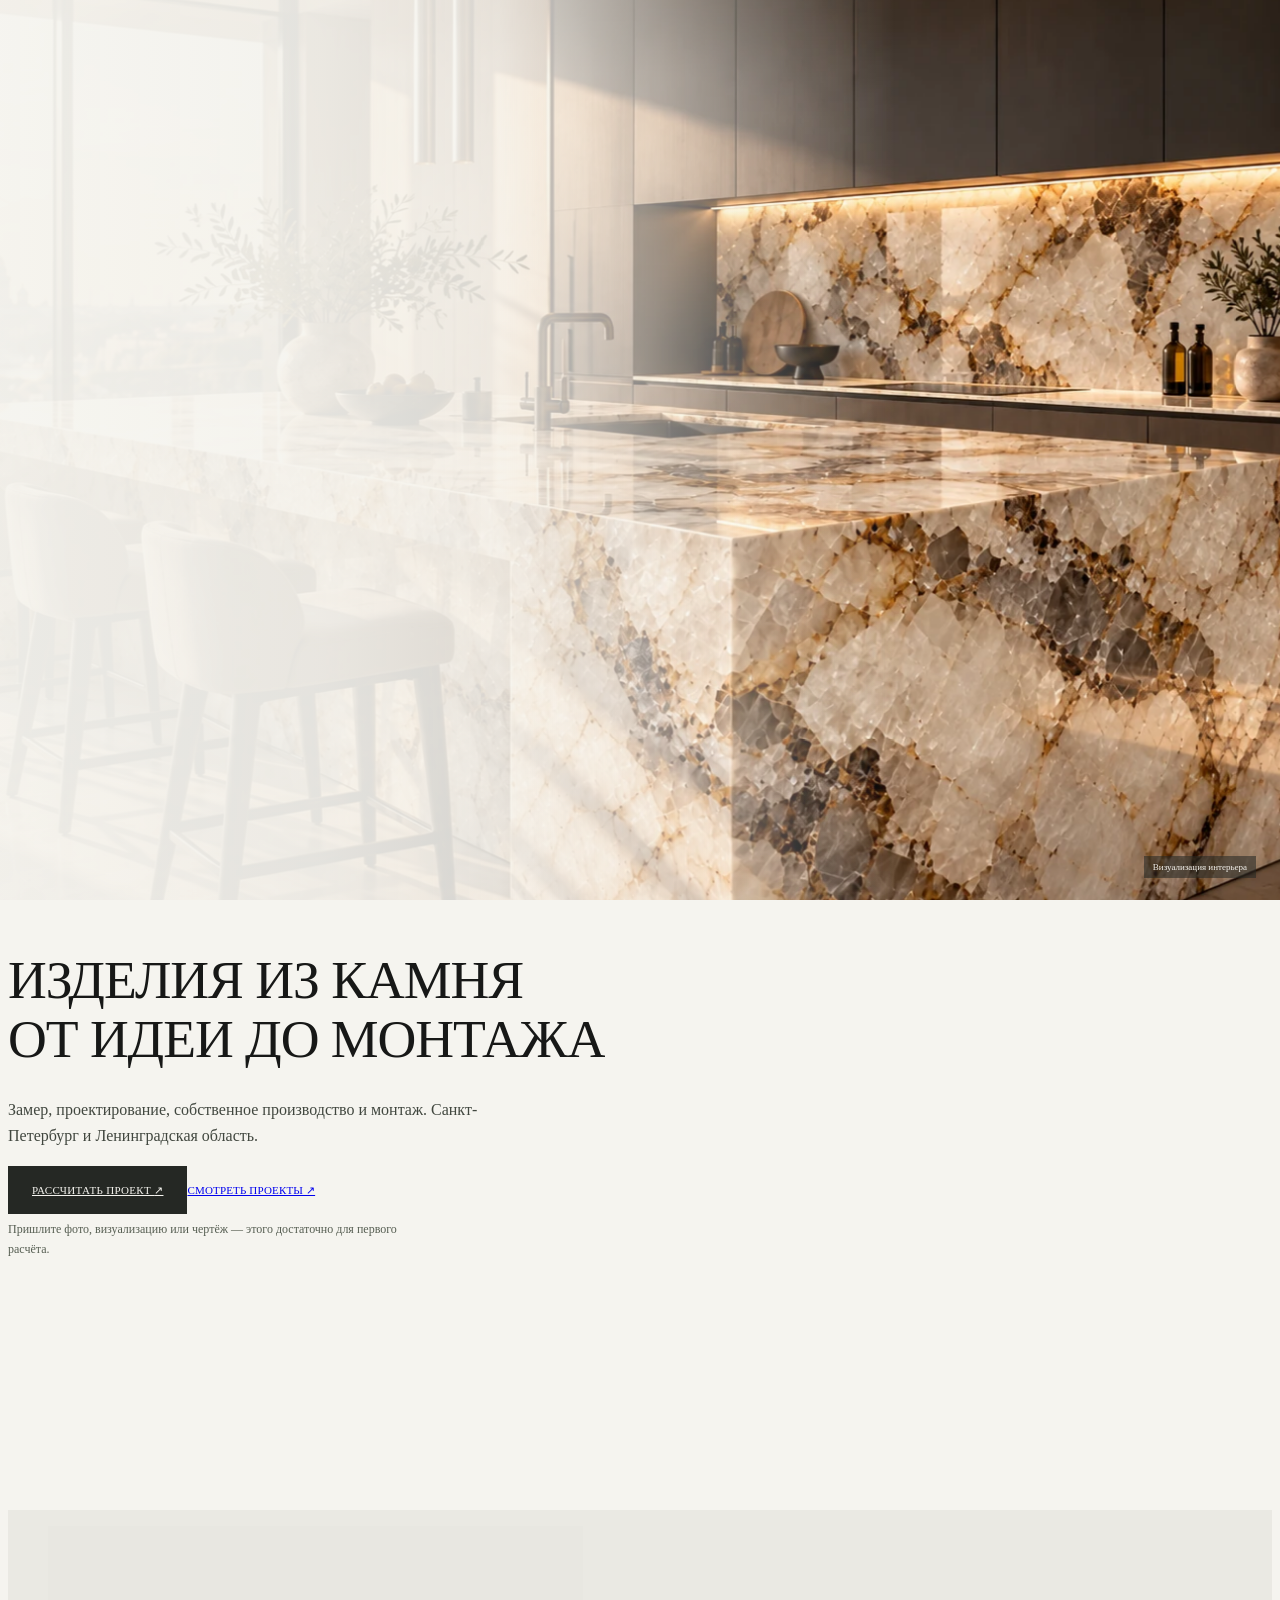
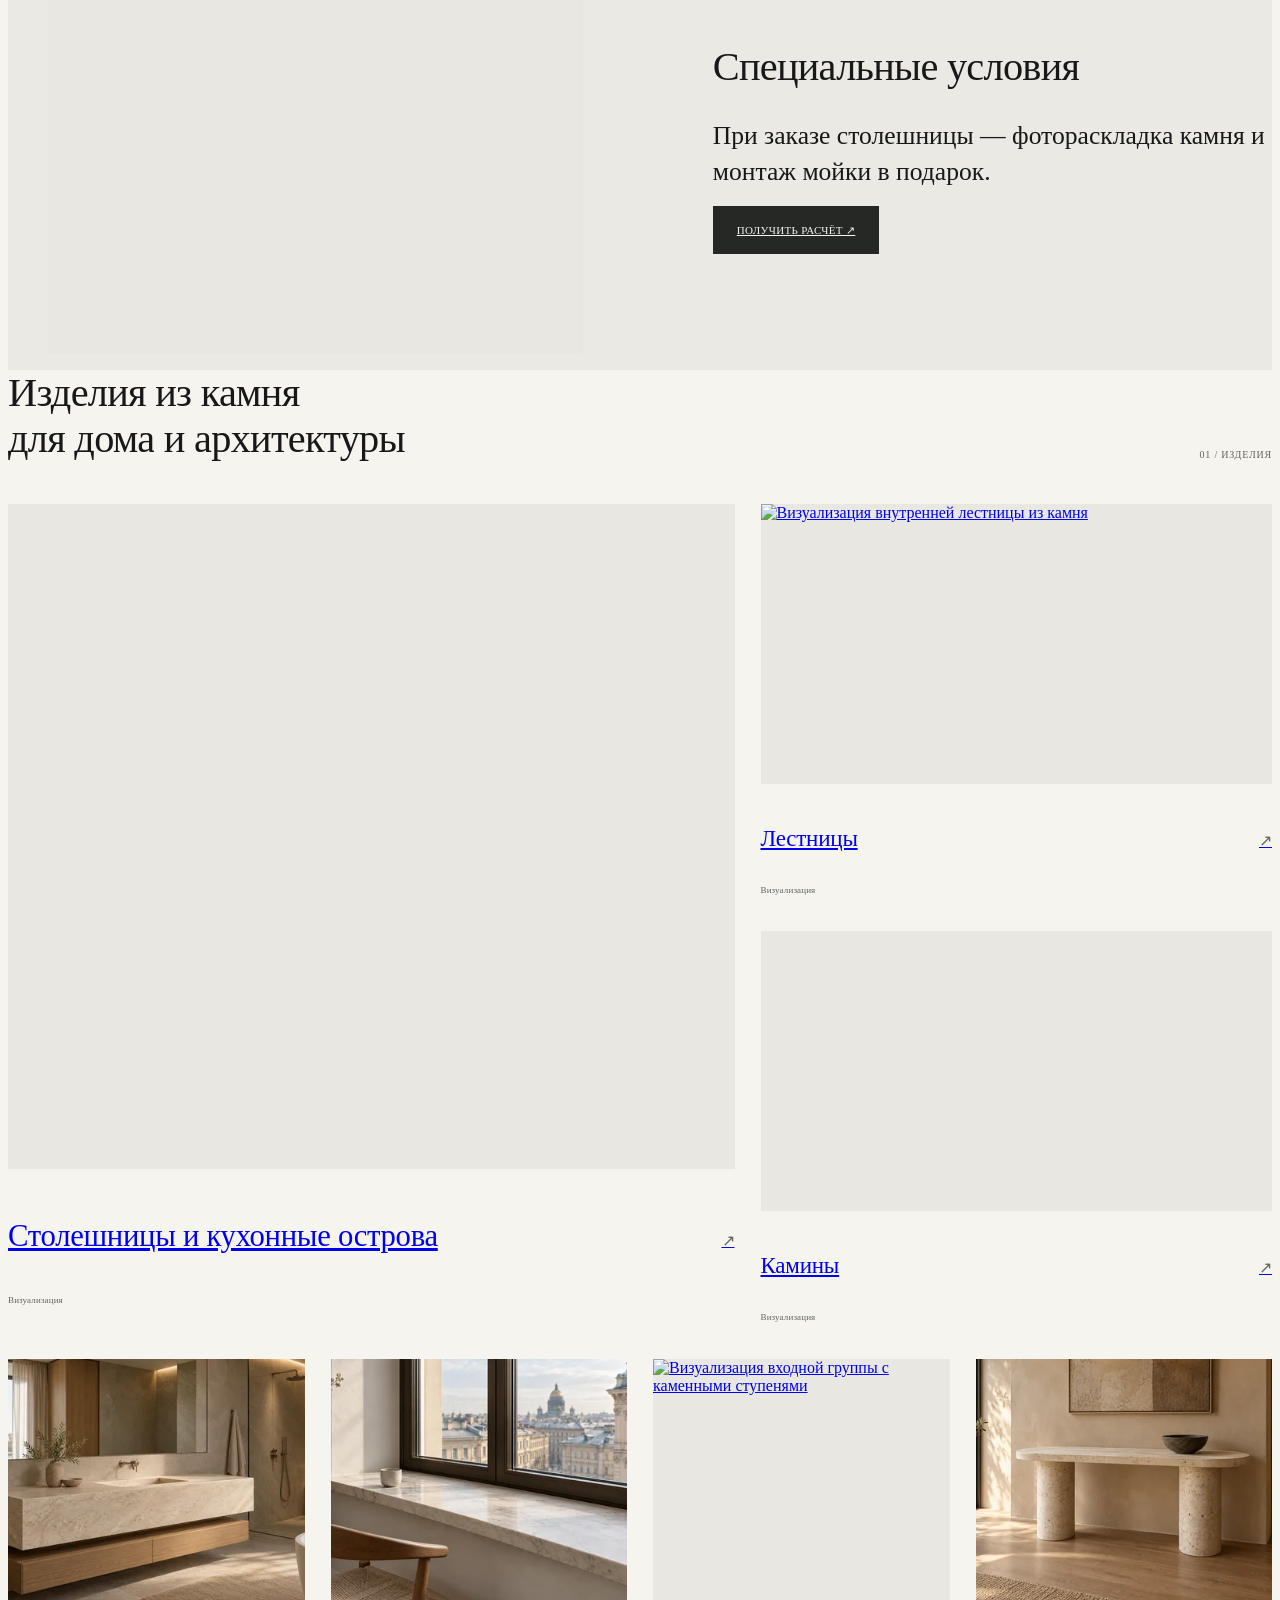
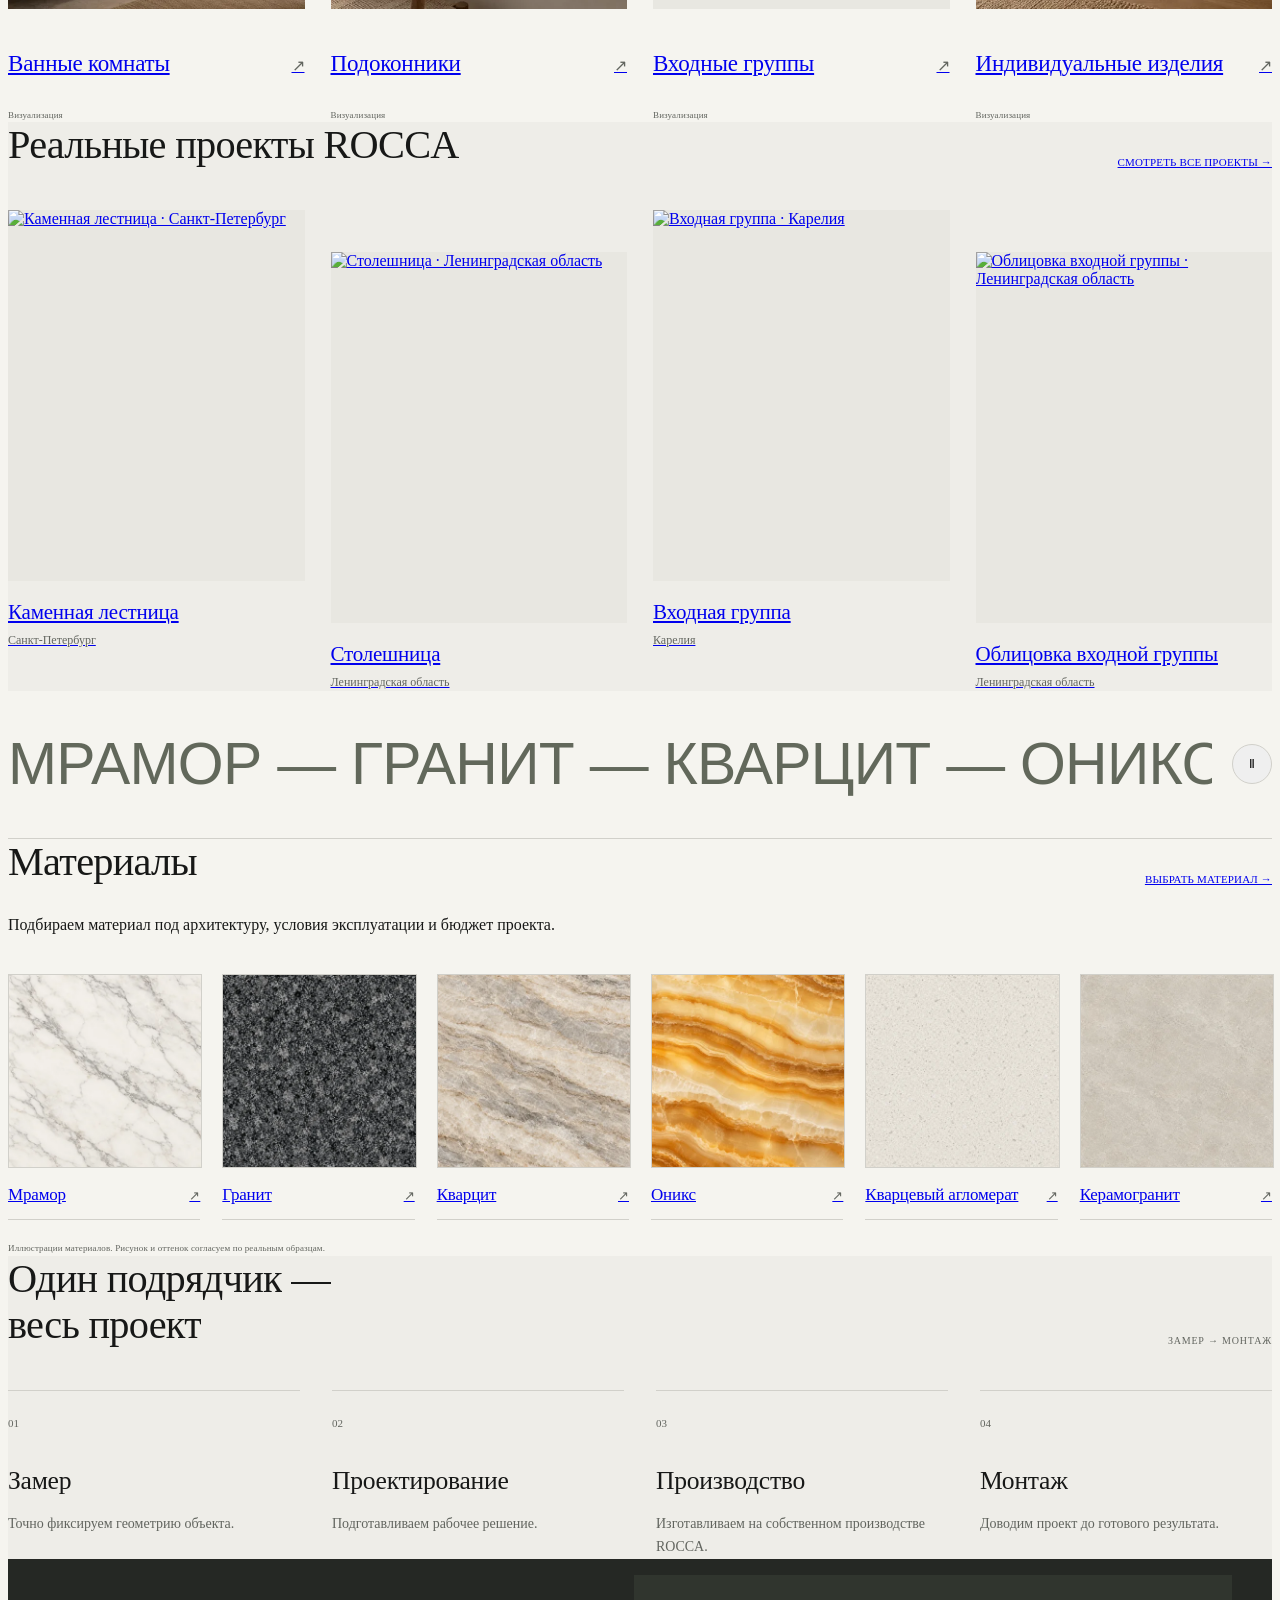
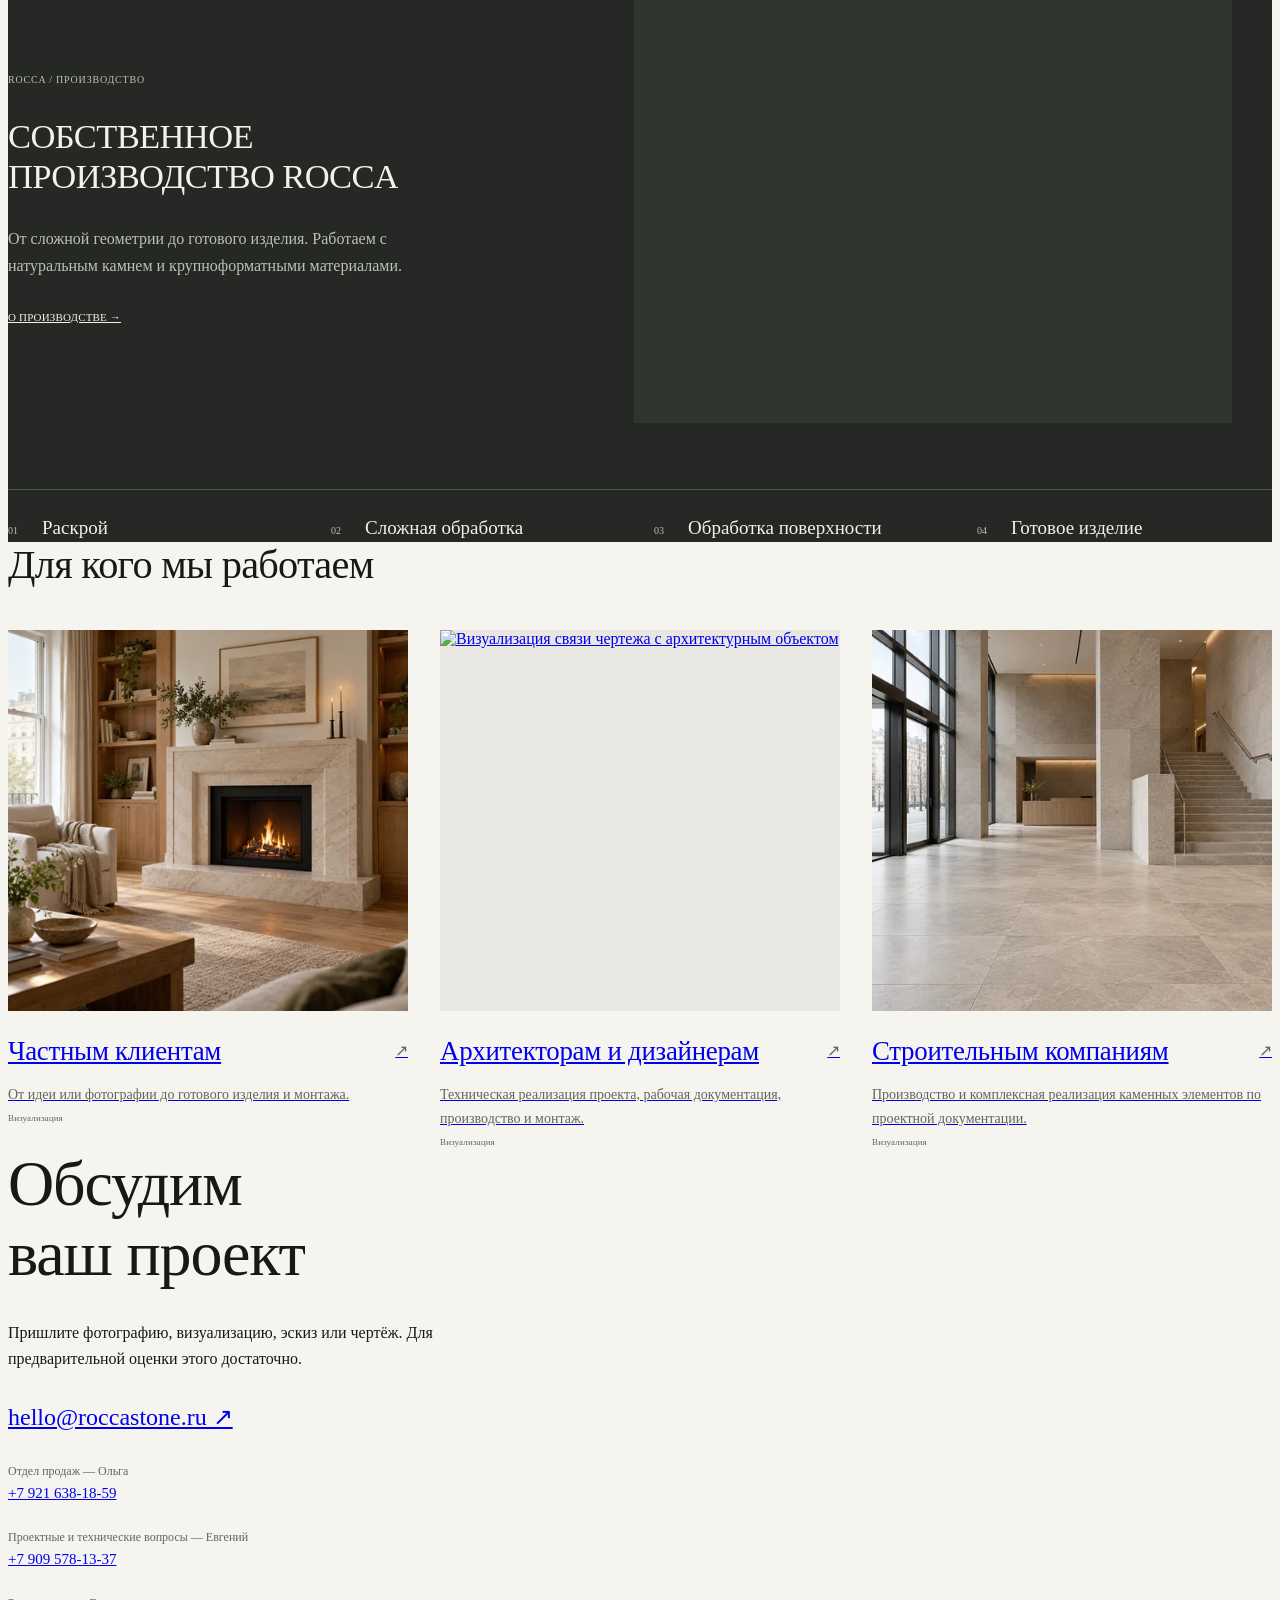
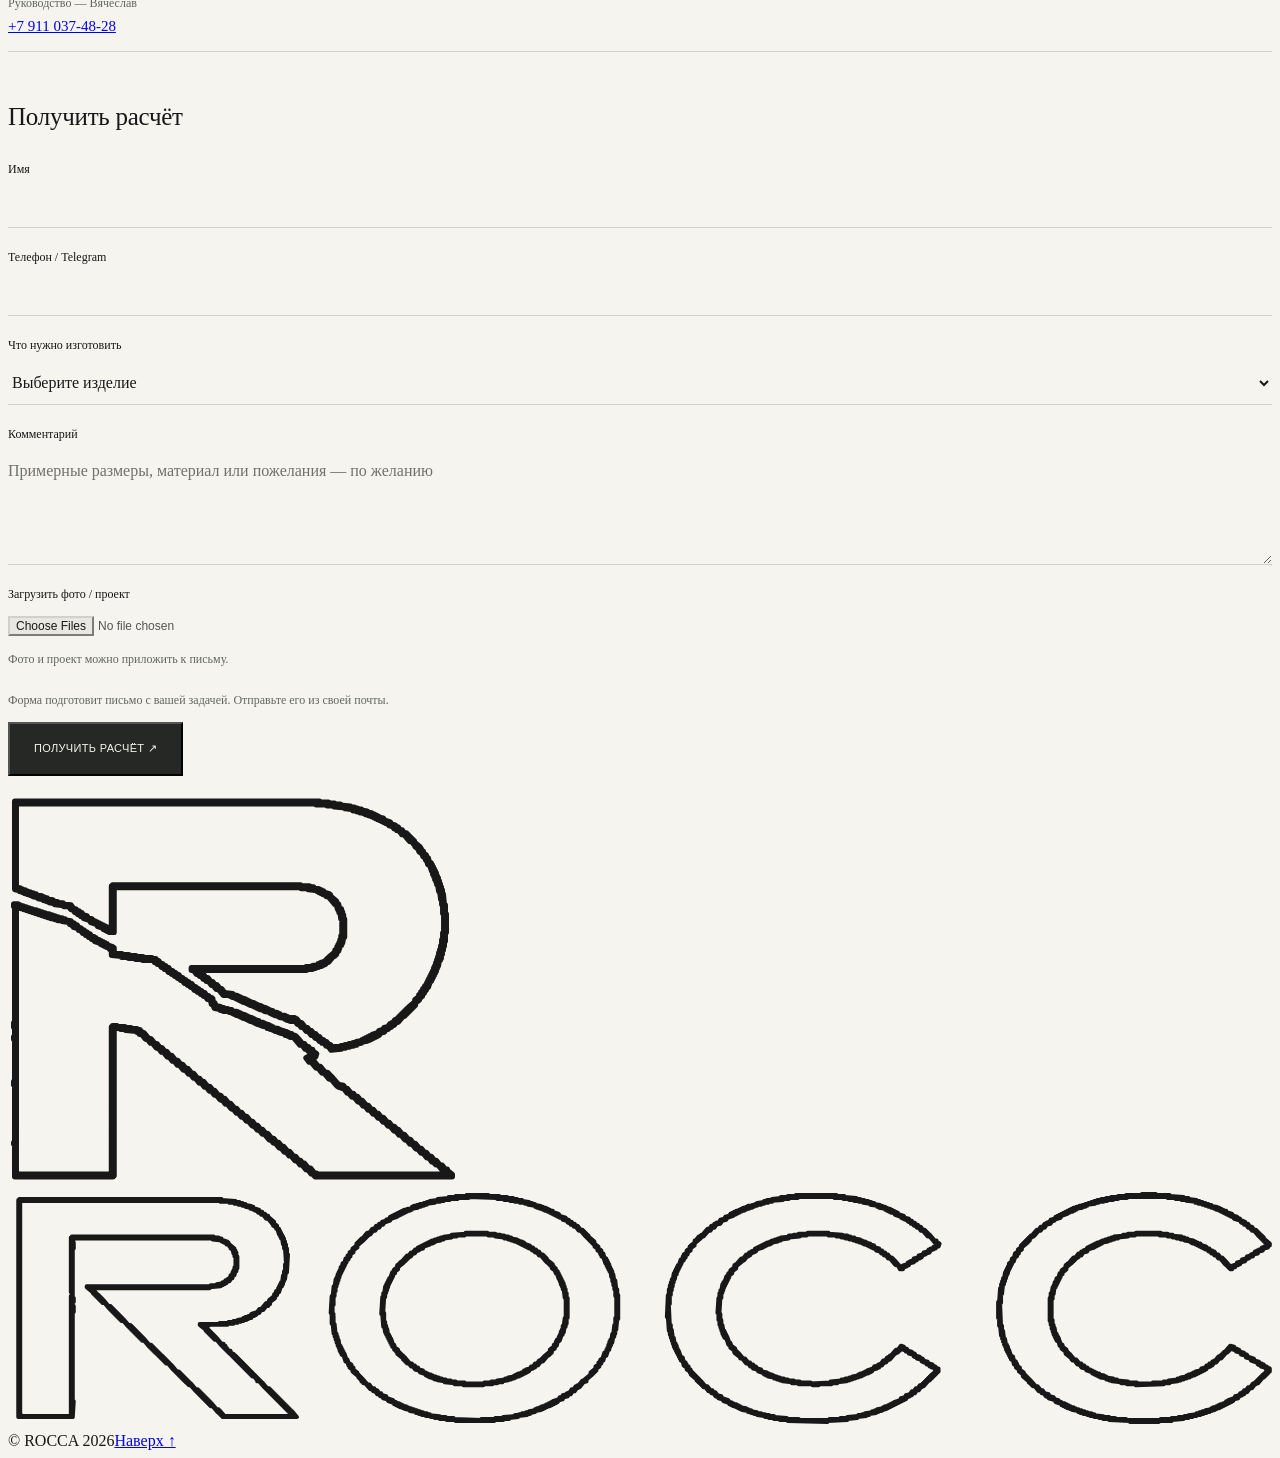
==== index.html @ 5f95ce67 "Rebuild Light portfolio and production stories with unified editorial motion" ====
<!DOCTYPE html><html lang="ru"><head><meta charset="utf-8"/><meta content="width=device-width,initial-scale=1" name="viewport"/><meta content="#F5F4EF" name="theme-color"/><title>Изделия из камня на заказ в СПб — от идеи до монтажа | ROCCA</title><meta name="description" content="ROCCA — интерьерные и архитектурные решения из камня. Замер, проектирование, собственное производство и монтаж в Санкт-Петербурге и Ленинградской области."><link href="/assets/css/fonts.css" rel="stylesheet"/><link href="/assets/css/main.css" rel="stylesheet"/><link href="/assets/css/refinement.css" rel="stylesheet"/><script defer="" src="/assets/js/main.js"></script><link as="font" crossorigin="" href="/assets/fonts/inter-tight-cyrillic-wght-normal.woff2" rel="preload" type="font/woff2"/><link href="https://rocca-concept-light.vercel.app/" rel="canonical"/><link href="/assets/css/readability.css" rel="stylesheet"/><link rel="stylesheet" href="/assets/css/light.css"><meta name="robots" content="noindex, nofollow"><link rel="stylesheet" href="/assets/css/private.css"><script defer src="/assets/js/private-config.js"></script><script defer src="/assets/js/private.js"></script><link rel="preload" as="image" href="/assets/hero-private-island-1672.webp" imagesrcset="/assets/hero-private-island-550.webp 550w, /assets/hero-private-island-1100.webp 1100w, /assets/hero-private-island-1672.webp 1672w" imagesizes="(max-width:700px) 180svh, 100vw"><link rel="stylesheet" href="/assets/css/concept.css"><link rel="stylesheet" href="/assets/css/editorial.css"><link rel="stylesheet" href="/assets/vendor/lenis.css">
<link rel="stylesheet" href="/assets/css/motion.css">
<script defer src="/assets/vendor/lenis.min.js"></script>
<script defer src="/assets/js/motion.js"></script>
</head><body class="private-home rocca-light editorial-home"><a class="skip" href="#main">Перейти к содержанию</a><header><a aria-label="ROCCA — главная" class="brand" href="/"><span class="brand-symbol"><img alt="" height="390" src="/assets/rocca-symbol-outline.svg" width="450"/></span><span class="brand-wordmark"><img alt="ROCCA" height="240" src="/assets/rocca-wordmark-outline.svg" width="1640"/></span></a><button aria-controls="navigation" aria-expanded="false" class="menu-toggle">Меню <span>+</span></button><nav aria-label="Основная навигация" id="navigation"><a href="/projects" data-event="projects_view">Проекты</a><a href="/#products">Изделия</a><a href="/materials">Материалы</a><a href="/production">Производство</a><a href="/professionals">Для профессионалов</a><a href="/journal">Журнал</a><a href="/contacts">Контакты</a><a class="nav-cta" href="/#contact" data-event="header_quote">Рассчитать проект ↗</a></nav></header><main id="main"><section class="hero editorial-hero" id="top">

<div class="hero-copy"><h1>ИЗДЕЛИЯ ИЗ КАМНЯ<br>ОТ ИДЕИ ДО МОНТАЖА</h1><p class="intro">Замер, проектирование, собственное производство и монтаж. Санкт-Петербург и Ленинградская область.</p><div class="actions"><a class="button solid" href="#contact" data-event="hero_quote">РАССЧИТАТЬ ПРОЕКТ <span>↗</span></a><a class="text-link" href="#works" data-event="projects_view">СМОТРЕТЬ ПРОЕКТЫ ↗</a></div><p class="hero-helper">Пришлите фото, визуализацию или чертёж — этого достаточно для первого расчёта.</p></div><div class="hero-photo"><img src="/assets/hero-private-island-1672.webp" srcset="/assets/hero-private-island-550.webp 550w, /assets/hero-private-island-1100.webp 1100w, /assets/hero-private-island-1672.webp 1672w" sizes="(max-width:700px) 180svh, 100vw" alt="Визуализация кухонного острова и столешницы из камня в современном интерьере" width="1672" height="941" loading="eager" fetchpriority="high" decoding="async"></div><span class="hero-photo-note">Визуализация интерьера</span></section><section class="section editorial-offer" id="offer" data-promotion hidden><figure data-motion="left"><div class="editorial-media "><img src="/assets/promotions/countertop-sink-v1-1100.webp" srcset="/assets/promotions/countertop-sink-v1-480.webp 480w, /assets/promotions/countertop-sink-v1-1100.webp 1100w" sizes="(max-width:700px) calc(100vw - 44px), 45vw" alt="Визуализация каменной столешницы с мойкой и аккуратной обработкой кромки" width="1100" height="880" loading="lazy" decoding="async"></div></figure><div class="offer-copy"><span class="section-tag" data-promo-date></span><h2 data-motion="grow">Специальные условия</h2><p class="offer-description" data-promo-description>При заказе столешницы — фотораскладка камня и монтаж мойки в подарок.</p><a class="button solid" href="#contact" data-product="Столешница" data-event="promotion_quote">ПОЛУЧИТЬ РАСЧЁТ <span>↗</span></a><p class="promotion-terms" data-promo-terms></p></div></section><section class="section editorial-products" id="products"><div class="editorial-heading"><h2 data-motion="grow">Изделия из камня<br>для дома и архитектуры</h2><span class="section-tag">01 / Изделия</span></div><div class="product-editorial-grid"><article class="product-story product-main" data-motion="left" style="--entry-delay:0ms"><a href="#contact" data-product="Столешница" data-event="category_quote"><div class="editorial-media "><img src="/assets/products/countertop-island-v1-1100.webp" srcset="/assets/products/countertop-island-v1-480.webp 480w, /assets/products/countertop-island-v1-1100.webp 1100w" sizes="(max-width:700px) calc(100vw - 44px), 55vw" alt="Визуализация кухонного острова со светлой каменной столешницей и торцевой панелью" width="1100" height="1375" loading="lazy" decoding="async"></div><div class="product-caption"><h3>Столешницы и кухонные острова</h3><span aria-hidden="true">↗</span></div></a><p class="visual-note">Визуализация</p></article><article class="product-story product-stair" data-motion="left" style="--entry-delay:80ms"><a href="#contact" data-product="Лестница" data-event="category_quote"><div class="editorial-media "><img class="" src="/assets/main2.webp" sizes="(max-width:700px) calc(100vw - 44px), 45vw" alt="Визуализация внутренней лестницы из камня" width="1672" height="941" loading="lazy" decoding="async"></div><div class="product-caption"><h3>Лестницы</h3><span aria-hidden="true">↗</span></div></a><p class="visual-note">Визуализация</p></article><article class="product-story product-fireplace" data-motion="left" style="--entry-delay:160ms"><a href="#contact" data-product="Камин" data-event="category_quote"><div class="editorial-media "><img class="" src="/assets/solutions-collage.webp" sizes="(max-width:700px) calc(100vw - 44px), 45vw" alt="Визуализация камина в частном интерьере" width="1672" height="941" loading="lazy" decoding="async"></div><div class="product-caption"><h3>Камины</h3><span aria-hidden="true">↗</span></div></a><p class="visual-note">Визуализация</p></article><article class="product-story product-small" data-motion="left" style="--entry-delay:0ms"><a href="#contact" data-product="Ванная" data-event="category_quote"><div class="editorial-media "><img src="/assets/products/bathroom-v2-1100.webp" srcset="/assets/products/bathroom-v2-480.webp 480w, /assets/products/bathroom-v2-1100.webp 1100w" sizes="(max-width:700px) calc(100vw - 44px), (max-width:1100px) 45vw, 32vw" alt="Визуализация ванной комнаты с каменной столешницей и встроенной раковиной" width="1100" height="733" loading="lazy" decoding="async"></div><div class="product-caption"><h3>Ванные комнаты</h3><span aria-hidden="true">↗</span></div></a><p class="visual-note">Визуализация</p></article><article class="product-story product-sill" data-motion="left" style="--entry-delay:80ms"><a href="#contact" data-product="Подоконники" data-event="category_quote"><div class="editorial-media "><img src="/assets/products/windowsill-v2-1100.webp" srcset="/assets/products/windowsill-v2-480.webp 480w, /assets/products/windowsill-v2-1100.webp 1100w" sizes="(max-width:700px) calc(100vw - 44px), (max-width:1100px) 45vw, 32vw" alt="Визуализация широкого каменного подоконника в жилом интерьере" width="1100" height="733" loading="lazy" decoding="async"></div><div class="product-caption"><h3>Подоконники</h3><span aria-hidden="true">↗</span></div></a><p class="visual-note">Визуализация</p></article><article class="product-story product-small" data-motion="left" style="--entry-delay:160ms"><a href="#contact" data-product="Входная группа" data-event="category_quote"><div class="editorial-media "><img class="" src="/assets/main1.webp" sizes="(max-width:700px) calc(100vw - 44px), 45vw" alt="Визуализация входной группы с каменными ступенями" width="1672" height="941" loading="lazy" decoding="async"></div><div class="product-caption"><h3>Входные группы</h3><span aria-hidden="true">↗</span></div></a><p class="visual-note">Визуализация</p></article><article class="product-story product-small" data-motion="left" style="--entry-delay:0ms"><a href="#contact" data-product="Индивидуальное изделие" data-event="category_quote"><div class="editorial-media "><img src="/assets/products/bespoke-v2-1100.webp" srcset="/assets/products/bespoke-v2-480.webp 480w, /assets/products/bespoke-v2-1100.webp 1100w" sizes="(max-width:700px) calc(100vw - 44px), (max-width:1100px) 45vw, 32vw" alt="Визуализация индивидуальной каменной консоли" width="1100" height="733" loading="lazy" decoding="async"></div><div class="product-caption"><h3>Индивидуальные изделия</h3><span aria-hidden="true">↗</span></div></a><p class="visual-note">Визуализация</p></article></div></section><section class="section editorial-works" id="works"><div class="editorial-heading"><h2 data-motion="grow">Реальные проекты ROCCA</h2><a class="text-link" href="/projects" data-event="projects_view">СМОТРЕТЬ ВСЕ ПРОЕКТЫ →</a></div><div class="work-editorial-grid"><article class="work-story" data-motion="left" style="--entry-delay:0ms"><a href="/projects#saint-petersburg" data-event="projects_view"><div class="editorial-media "><img class="" src="/assets/projects/project-saint-petersburg-staircase-02-1100.webp" srcset="/assets/projects/project-saint-petersburg-staircase-02-480.webp 480w, /assets/projects/project-saint-petersburg-staircase-02-1100.webp 1100w" sizes="(max-width:700px) calc(100vw - 44px), (max-width:1150px) 45vw, 24vw" alt="Каменная лестница · Санкт-Петербург" width="1086" height="1448" loading="lazy" decoding="async"></div><h3>Каменная лестница</h3><p>Санкт-Петербург</p></a></article><article class="work-story" data-motion="left" style="--entry-delay:80ms"><a href="/projects#leningrad-completed" data-event="projects_view"><div class="editorial-media "><img class="" src="/assets/projects/project-leningrad-completed-01-1100.webp" srcset="/assets/projects/project-leningrad-completed-01-480.webp 480w, /assets/projects/project-leningrad-completed-01-1100.webp 1100w" sizes="(max-width:700px) calc(100vw - 44px), (max-width:1150px) 45vw, 24vw" alt="Столешница · Ленинградская область" width="1100" height="440" loading="lazy" decoding="async"></div><h3>Столешница</h3><p>Ленинградская область</p></a></article><article class="work-story" data-motion="left" style="--entry-delay:160ms"><a href="/projects#karelia" data-event="projects_view"><div class="editorial-media "><img class="" src="/assets/projects/project-karelia-before-after-05-1100.webp" srcset="/assets/projects/project-karelia-before-after-05-480.webp 480w, /assets/projects/project-karelia-before-after-05-1100.webp 1100w" sizes="(max-width:700px) calc(100vw - 44px), (max-width:1150px) 45vw, 24vw" alt="Входная группа · Карелия" width="1086" height="1448" loading="lazy" decoding="async"></div><h3>Входная группа</h3><p>Карелия</p></a></article><article class="work-story" data-motion="left" style="--entry-delay:240ms"><a href="/projects#leningrad" data-event="projects_view"><div class="editorial-media "><img class="" src="/assets/projects/project-leningrad-before-after-02-1100.webp" srcset="/assets/projects/project-leningrad-before-after-02-480.webp 480w, /assets/projects/project-leningrad-before-after-02-1100.webp 1100w" sizes="(max-width:700px) calc(100vw - 44px), (max-width:1150px) 45vw, 24vw" alt="Облицовка входной группы · Ленинградская область" width="1100" height="1375" loading="lazy" decoding="async"></div><h3>Облицовка входной группы</h3><p>Ленинградская область</p></a></article></div></section><div class="materials-marquee" aria-label="Материалы ROCCA"><p class="sr-only">Мрамор, гранит, кварцит, оникс, кварцевый агломерат, керамогранит.</p><div class="marquee-window"><div class="marquee-track" aria-hidden="true"><span>МРАМОР — ГРАНИТ — КВАРЦИТ — ОНИКС — КВАРЦЕВЫЙ АГЛОМЕРАТ — КЕРАМОГРАНИТ —&nbsp;</span><span>МРАМОР — ГРАНИТ — КВАРЦИТ — ОНИКС — КВАРЦЕВЫЙ АГЛОМЕРАТ — КЕРАМОГРАНИТ —&nbsp;</span></div></div><button type="button" data-marquee-toggle aria-pressed="false" aria-label="Приостановить строку материалов">Ⅱ</button></div><section class="section editorial-materials" id="materials"><div class="editorial-heading"><h2 data-motion="grow">Материалы</h2><a class="text-link" href="/materials">ВЫБРАТЬ МАТЕРИАЛ →</a></div><p class="section-intro">Подбираем материал под архитектуру, условия эксплуатации и бюджет проекта.</p><div class="material-editorial-grid"><a class="material-story material-card" href="/materials" data-motion="left" style="--entry-delay:0ms"><div class="editorial-media"><img src="/assets/materials/marble-v1-800.webp" srcset="/assets/materials/marble-v1-400.webp 400w, /assets/materials/marble-v1-800.webp 800w" sizes="(max-width:700px) calc((100vw - 62px) / 2), (max-width:1150px) 28vw, 16vw" alt="Иллюстрация фактуры: мрамор" width="800" height="800" loading="lazy" decoding="async"></div><div class="material-caption"><h3>Мрамор</h3><span aria-hidden="true">↗</span></div></a><a class="material-story material-card" href="/materials" data-motion="left" style="--entry-delay:80ms"><div class="editorial-media"><img src="/assets/materials/granite-v1-800.webp" srcset="/assets/materials/granite-v1-400.webp 400w, /assets/materials/granite-v1-800.webp 800w" sizes="(max-width:700px) calc((100vw - 62px) / 2), (max-width:1150px) 28vw, 16vw" alt="Иллюстрация фактуры: гранит" width="800" height="800" loading="lazy" decoding="async"></div><div class="material-caption"><h3>Гранит</h3><span aria-hidden="true">↗</span></div></a><a class="material-story material-card" href="/materials" data-motion="left" style="--entry-delay:160ms"><div class="editorial-media"><img src="/assets/materials/quartzite-v1-800.webp" srcset="/assets/materials/quartzite-v1-400.webp 400w, /assets/materials/quartzite-v1-800.webp 800w" sizes="(max-width:700px) calc((100vw - 62px) / 2), (max-width:1150px) 28vw, 16vw" alt="Иллюстрация фактуры: кварцит" width="800" height="800" loading="lazy" decoding="async"></div><div class="material-caption"><h3>Кварцит</h3><span aria-hidden="true">↗</span></div></a><a class="material-story material-card" href="/materials" data-motion="left" style="--entry-delay:0ms"><div class="editorial-media"><img src="/assets/materials/onyx-v1-800.webp" srcset="/assets/materials/onyx-v1-400.webp 400w, /assets/materials/onyx-v1-800.webp 800w" sizes="(max-width:700px) calc((100vw - 62px) / 2), (max-width:1150px) 28vw, 16vw" alt="Иллюстрация фактуры: оникс" width="800" height="800" loading="lazy" decoding="async"></div><div class="material-caption"><h3>Оникс</h3><span aria-hidden="true">↗</span></div></a><a class="material-story material-card" href="/materials" data-motion="left" style="--entry-delay:80ms"><div class="editorial-media"><img src="/assets/materials/engineered-quartz-v1-800.webp" srcset="/assets/materials/engineered-quartz-v1-400.webp 400w, /assets/materials/engineered-quartz-v1-800.webp 800w" sizes="(max-width:700px) calc((100vw - 62px) / 2), (max-width:1150px) 28vw, 16vw" alt="Иллюстрация фактуры: кварцевый агломерат" width="800" height="800" loading="lazy" decoding="async"></div><div class="material-caption"><h3>Кварцевый агломерат</h3><span aria-hidden="true">↗</span></div></a><a class="material-story material-card" href="/materials" data-motion="left" style="--entry-delay:160ms"><div class="editorial-media"><img src="/assets/materials/porcelain-v1-800.webp" srcset="/assets/materials/porcelain-v1-400.webp 400w, /assets/materials/porcelain-v1-800.webp 800w" sizes="(max-width:700px) calc((100vw - 62px) / 2), (max-width:1150px) 28vw, 16vw" alt="Иллюстрация фактуры: керамогранит" width="800" height="800" loading="lazy" decoding="async"></div><div class="material-caption"><h3>Керамогранит</h3><span aria-hidden="true">↗</span></div></a></div><p class="visual-note material-disclaimer">Иллюстрации материалов. Рисунок и оттенок согласуем по реальным образцам.</p></section><section class="section editorial-cycle" id="process"><div class="editorial-heading"><h2 data-motion="grow">Один подрядчик —<br>весь проект</h2><span class="section-tag">Замер → монтаж</span></div><ol class="editorial-steps"><li data-motion="grow" style="--entry-delay:0ms"><span>01</span><h3>Замер</h3><p>Точно фиксируем геометрию объекта.</p></li><li data-motion="grow" style="--entry-delay:80ms"><span>02</span><h3>Проектирование</h3><p>Подготавливаем рабочее решение.</p></li><li data-motion="grow" style="--entry-delay:160ms"><span>03</span><h3>Производство</h3><p>Изготавливаем на собственном производстве ROCCA.</p></li><li data-motion="grow" style="--entry-delay:240ms"><span>04</span><h3>Монтаж</h3><p>Доводим проект до готового результата.</p></li></ol></section><section class="section editorial-production" id="production"><div class="production-feature"><div class="production-copy"><span class="section-tag">ROCCA / Производство</span><h2 data-motion="grow">СОБСТВЕННОЕ<br>ПРОИЗВОДСТВО ROCCA</h2><p>От сложной геометрии до готового изделия. Работаем с натуральным камнем и крупноформатными материалами.</p><a class="text-link" href="/production">О ПРОИЗВОДСТВЕ →</a></div><figure data-motion="right"><div class="editorial-media "><img class="" src="/assets/production/production-home-clean-v1-1100.webp" srcset="/assets/production/production-home-clean-v1-480.webp 480w, /assets/production/production-home-clean-v1-1100.webp 1100w" sizes="(max-width:700px) calc(100vw - 44px), 45vw" alt="Производственный цех ROCCA с оборудованием и каменными заготовками" width="1100" height="1375" loading="lazy" decoding="async"></div></figure></div><ol class="production-short-index"><li><span>01</span>Раскрой</li><li><span>02</span>Сложная обработка</li><li><span>03</span>Обработка поверхности</li><li><span>04</span>Готовое изделие</li></ol></section><section class="section editorial-audiences" id="audience"><div class="editorial-heading"><h2 data-motion="grow">Для кого мы работаем</h2></div><div class="audience-editorial-grid"><article class="audience-story" data-motion="left" style="--entry-delay:0ms"><a href="#contact"><div class="editorial-media "><img src="/assets/audiences/private-clients-v1-1100.webp" srcset="/assets/audiences/private-clients-v1-480.webp 480w, /assets/audiences/private-clients-v1-1100.webp 1100w" sizes="(max-width:700px) calc(100vw - 44px), (max-width:1100px) 45vw, 32vw" alt="Визуализация частной гостиной с каменным камином" width="1100" height="1100" loading="lazy" decoding="async"></div><h3>Частным клиентам<span aria-hidden="true">↗</span></h3><p>От идеи или фотографии до готового изделия и монтажа.</p></a><span class="visual-note">Визуализация</span></article><article class="audience-story" data-motion="left" style="--entry-delay:80ms"><a href="/professionals"><div class="editorial-media "><img class="" src="/assets/main8.webp" sizes="(max-width:700px) calc(100vw - 44px), 45vw" alt="Визуализация связи чертежа с архитектурным объектом" width="1672" height="941" loading="lazy" decoding="async"></div><h3>Архитекторам и дизайнерам<span aria-hidden="true">↗</span></h3><p>Техническая реализация проекта, рабочая документация, производство и монтаж.</p></a><span class="visual-note">Визуализация</span></article><article class="audience-story" data-motion="left" style="--entry-delay:160ms"><a href="/professionals"><div class="editorial-media "><img src="/assets/audiences/construction-companies-v1-1100.webp" srcset="/assets/audiences/construction-companies-v1-480.webp 480w, /assets/audiences/construction-companies-v1-1100.webp 1100w" sizes="(max-width:700px) calc(100vw - 44px), (max-width:1100px) 45vw, 32vw" alt="Визуализация общественного холла с каменной облицовкой и лестницей" width="1100" height="1100" loading="lazy" decoding="async"></div><h3>Строительным компаниям<span aria-hidden="true">↗</span></h3><p>Производство и комплексная реализация каменных элементов по проектной документации.</p></a><span class="visual-note">Визуализация</span></article></div></section><section class="section contact editorial-contact" id="contact"><div class="contact-layout"><div class="contact-copy"><h2 data-motion="grow">Обсудим<br>ваш проект</h2><p class="contact-intro">Пришлите фотографию, визуализацию, эскиз или чертёж. Для предварительной оценки этого достаточно.</p><a class="email" href="mailto:hello@roccastone.ru" data-event="email_click">hello@roccastone.ru ↗</a><p class="roles">Отдел продаж — Ольга<br><a href="tel:+79216381859" data-event="phone_click">+7 921 638-18-59</a><br><br>Проектные и технические вопросы — Евгений<br><a href="tel:+79095781337" data-event="phone_click">+7 909 578-13-37</a><br><br>Руководство — Вячеслав<br><a href="tel:+79110374828" data-event="phone_click">+7 911 037-48-28</a></p></div><form id="private-form" aria-labelledby="form-title"><h3 id="form-title">Получить расчёт</h3><div class="form-row"><label>Имя<input name="name" autocomplete="name" maxlength="100" required></label><label>Телефон / Telegram<input name="contact" autocomplete="tel" maxlength="150" required></label></div><label>Что нужно изготовить<select name="product" required><option value="">Выберите изделие</option><option>Столешница</option><option>Кухонный остров</option><option>Лестница</option><option>Камин</option><option>Подоконники</option><option>Ванная</option><option>Входная группа</option><option>Панно</option><option>Индивидуальное изделие</option><option>Другое</option></select></label><label>Комментарий<textarea name="task" maxlength="4000" rows="3" placeholder="Примерные размеры, материал или пожелания — по желанию"></textarea></label><label class="file-label" data-online-upload hidden>Загрузить фото / проект<input type="file" name="files" accept=".pdf,.dwg,.dxf,.jpg,.jpeg,.png" multiple disabled><span id="file-note">Фото и проект можно приложить к письму.</span></label><label class="honeypot" aria-hidden="true">Не заполнять<input name="website" tabindex="-1" autocomplete="off"></label><p class="form-note" id="form-mode">Форма подготовит письмо с вашей задачей. Отправьте его из своей почты.</p><button class="button solid" type="submit" data-event="form_submit">ПОЛУЧИТЬ РАСЧЁТ <span>↗</span></button><a class="text-link" id="private-draft" hidden>ОТКРЫТЬ И ОТПРАВИТЬ ПИСЬМО ↗</a><p id="private-status" role="status" aria-live="polite"></p><noscript><p>Для расчёта позвоните Ольге или напишите на hello@roccastone.ru.</p></noscript></form></div></section></main><footer><a aria-label="ROCCA — наверх" class="brand" href="#top"><span class="brand-symbol"><img alt="" height="390" src="/assets/rocca-symbol-outline.svg" width="450"/></span><span class="brand-wordmark"><img alt="ROCCA" height="240" src="/assets/rocca-wordmark-outline.svg" width="1640"/></span></a><span>© ROCCA 2026</span><a href="#top">Наверх ↑</a></footer><div class="mobile-cta" id="mobile-cta" hidden><a class="button solid" href="#contact" data-event="sticky_quote">РАССЧИТАТЬ ПРОЕКТ <span>↗</span></a></div></body></html>
---- assets/css/readability.css ----
/* Shared Dark + Light readability and hierarchy. Motion is intentionally unchanged. */
:root{--muted:#b3b7ae}
h1,h2{letter-spacing:-.022em;line-height:1.12;text-wrap:balance;overflow-wrap:normal}
h3{letter-spacing:-.01em;line-height:1.3;text-wrap:balance}
h2 .muted{color:var(--ink)}
.hero h1{font-size:clamp(42px,4.1vw,68px);letter-spacing:-.022em;line-height:1.12;max-width:720px;text-wrap:balance}
.hero .intro{line-height:1.6;max-width:500px}
.hero .hero-helper{font-size:11px;line-height:1.65;max-width:390px}
.hero .geo{font-size:10px;line-height:1.7}
.hero-bottom{font-size:10px;letter-spacing:.015em}
.section-label{font-size:10px;letter-spacing:.1em}
.visual-note{font-size:10px;letter-spacing:.015em}
.architecture-heading h2{line-height:1.13;letter-spacing:-.022em}
.architecture-heading p{max-width:510px;line-height:1.6}
.materials h2{line-height:1.14;letter-spacing:-.02em}
.b2b-callout h3{line-height:1.3;letter-spacing:-.01em;max-width:590px}
.b2b-callout p{max-width:600px;line-height:1.65}
.process-steps h3{line-height:1.3;letter-spacing:-.01em;overflow-wrap:normal}
.technology-item h3{line-height:1.32;letter-spacing:-.01em}
.technology-item .case-number,.process-steps li:before{color:var(--muted);font-size:10px}
.engineering-compact{grid-template-columns:minmax(0,1.45fr) minmax(0,1fr)}
.engineering-compact h2{line-height:1.2;letter-spacing:-.018em;max-width:580px}
.engineering-compact p{line-height:1.65;max-width:520px}
.engineering-compact figure{width:100%;max-width:none;height:auto!important;aspect-ratio:1672/941!important}
.engineering-compact figure img{object-fit:contain;object-position:center}
.quiet-finale{grid-template-columns:minmax(0,1fr) minmax(0,1fr)}
.final-cta h2{line-height:1.14;letter-spacing:-.022em}
.final-cta p{max-width:490px;line-height:1.6}
.final-stair{width:100%;max-width:none;height:auto;aspect-ratio:800/993}
.final-stair img{object-fit:contain;object-position:center}
.contact-layout h2{line-height:1.14;letter-spacing:-.02em}
.page-heading h1{line-height:1.12;letter-spacing:-.022em}
.archive-case .case-heading h2{line-height:1.17;letter-spacing:-.018em}
.journal-copy h1{line-height:1.06;letter-spacing:-.022em}
.real-card figcaption h3{letter-spacing:0}
@media(min-width:701px) and (max-width:1150px){
 .hero h1{font-size:clamp(33px,4.1vw,47px)}
 .engineering-compact h2{font-size:clamp(24px,2.7vw,31px)}
}
@media(max-width:700px){
 h2,.architecture-heading h2{font-size:clamp(31px,8.3vw,39px);line-height:1.16;letter-spacing:-.018em}
 .hero h1{font-size:clamp(31px,8.5vw,37px);line-height:1.15;letter-spacing:-.018em;margin-block:24px 22px}
 .hero .intro{font-size:15px;line-height:1.6}
 .hero .hero-helper{font-size:11px;max-width:330px}
 .hero .geo{font-size:10px;margin-top:18px}
 .hero .hero-marker{font-size:9px;letter-spacing:.065em}
 .section-label{font-size:9px;letter-spacing:.09em}
 .visual-note{font-size:10px}
 .materials h2{font-size:31px;line-height:1.18;letter-spacing:-.018em}
 .process-steps h3,.technology-item h3{font-size:16px;line-height:1.32;letter-spacing:-.005em}
 .b2b-callout h3{font-size:21px;line-height:1.3}
 .engineering-compact,.quiet-finale{grid-template-columns:minmax(0,1fr)}
 .engineering-compact figure{order:2;width:100%;max-width:none}
 .engineering-compact h2{font-size:25px;line-height:1.2;letter-spacing:-.015em}
 .final-cta h2{font-size:clamp(33px,8.5vw,40px);line-height:1.16;letter-spacing:-.018em}
 .final-stair{width:100%;max-width:none;height:auto}
 .contact-layout h2{font-size:31px;line-height:1.18;letter-spacing:-.018em}
 .page-heading h1{font-size:clamp(29px,7.7vw,36px);line-height:1.17;letter-spacing:-.018em}
 .archive-case .case-heading h2{font-size:28px;line-height:1.2;letter-spacing:-.015em}
 .journal-copy h1{line-height:1.09;letter-spacing:-.018em}
 .page-cta h2{font-size:33px;line-height:1.17;letter-spacing:-.018em}
}
---- assets/css/light.css ----
/* Independent ROCCA light edition. Geometry, typography and motion are inherited. */
:root{color-scheme:light;--bg:#f5f4ef;--panel:#e8e7e1;--ink:#171817;--muted:#62655f;--line:#d1d0ca;--accent:#d8c5a5;--accent-ink:#806747}
body{background:var(--bg);color:var(--ink)}
header{background:rgba(245,244,239,.97)}
.brand .brand-symbol img,.brand .brand-wordmark img{filter:none}
.hero .intro,.intro,.materials-layout p,.final-cta p,.page-heading>p:not(.section-label),.journal-intro,.audience article p,.heading-row p{color:#555950}
.muted{color:#676b62}
.section-label,.hero-marker,.hero-helper,.geo,.hero-bottom,.visual-note,.roles,.chapter-summary,.phase-label,.real-card p,.form-note,#form-status,#file-status,.journal-caption>span:last-child,.journal-film figcaption{color:var(--muted)}
.section-label:before{border-color:var(--accent-ink)}
.case-number,.technology-item .case-number,.process-steps li:before,.geometry li:not(:last-child):after,.steps span,.capabilities span,.principles span,.pillars,.engineering-chain,.project-directions a{color:var(--accent-ink)}
.geometry,.engineering-chain{border-color:var(--line)}
.engineering,.quiet-finale,.final-cta,.page-cta{background:#ecebe6}
.engineering-note{background:none}
.media,.real-photo,.portfolio-page .real-photo,.production-photo,.production-card,.project-directions article{background:var(--panel)}
.button.solid,.solid{background:var(--accent);color:var(--ink)}
.button.solid:hover,.solid:hover{background:#cbb795}
.text-link:hover,nav a:hover,nav [aria-current=page],.solution-list a:hover{color:var(--accent-ink)}
.text-link:hover,.nav-cta,.tabs [aria-selected=true]{border-color:var(--accent-ink)}
.tabs [aria-selected=true]{color:var(--ink);background:none}
.mobile-cta{background:rgba(245,244,239,.97)}
#project-form input:not([type=file]),#project-form textarea{color:var(--ink);caret-color:var(--ink)}
input::placeholder,textarea::placeholder{color:#6f716c;opacity:1}
input::file-selector-button{background:var(--panel);color:var(--ink);border-color:var(--line)}
a:focus-visible,button:focus-visible,[tabindex]:focus-visible,input:focus-visible,textarea:focus-visible{outline-color:var(--accent-ink)}
::selection{background:#d8c5a5;color:#171817}
.journal-player{background:var(--panel);outline:1px solid var(--line)}
/* Keep the video overlay legible over the unchanged photographic poster. */
.journal-play{color:#f5f4ef}
.journal-play svg{border-color:#f5f4efa0;background:#17181770}
.journal-play:hover svg{background:#171817a0}
@media(max-width:1150px){nav{background:var(--bg)}}
@media(max-width:700px){.hero-copy{background:none}}
---- assets/css/private.css ----
/* ROCCA PRIVATE: product-led editorial layout, inheriting the existing reveal system. */
.private-mark{font:9px/1 Inter,sans-serif!important;letter-spacing:.14em!important;margin:0 0 0 6px!important;color:var(--muted)}
.private-home p{max-width:620px}.private-home h2{font-size:clamp(34px,3.8vw,66px);line-height:1.16;max-width:1050px;letter-spacing:-.018em}
.private-home .hero{max-width:1560px;margin-inline:auto;grid-template-columns:minmax(0,1.04fr) minmax(0,1fr);gap:clamp(40px,5vw,80px);padding:54px var(--pad) 70px;min-height:0;align-items:center}
.private-home .hero-copy{padding:0;min-height:0;align-self:center}.private-home .hero h1{font-size:clamp(37px,3.6vw,61px);line-height:1.13;letter-spacing:-.02em;margin:24px 0;max-width:660px;text-wrap:balance}
.private-home .hero .intro{font-size:16px;line-height:1.6;max-width:520px;margin:0 0 25px}
.private-home .hero-photo{position:relative;inset:auto;width:100%;height:auto;min-height:0;max-height:none;max-width:none;padding:0;margin:0;aspect-ratio:552/466;align-self:center;overflow:hidden;z-index:0}
.product-window{position:absolute;inset:0;overflow:hidden}.private-home .hero-photo img{position:absolute;width:302.9%;max-width:none;height:auto;right:0;top:0;object-fit:initial;object-position:initial;transform-origin:right center}
.hero-photo-note{position:absolute;bottom:14px;left:18px;color:#f5f4ef;font-size:10px;background:#171817a8;padding:6px 9px;z-index:1}
.hero-offer{border-left:2px solid var(--accent-ink);padding:4px 0 4px 18px;margin:24px 0}.hero-offer p{margin:0}.hero-offer .offer-date{font-size:10px;letter-spacing:.08em;color:var(--muted);margin-bottom:8px}.hero-offer [data-promo-hero]{font-size:18px;line-height:1.4;max-width:460px;font-weight:500}
.private-home .hero .hero-helper{font-size:13px;line-height:1.6;margin:18px 0 0;max-width:450px}.private-home .hero .actions{margin-top:24px;gap:22px}
.private-category-grid{display:grid;grid-template-columns:1.2fr 1fr;gap:40px}.category{min-width:0}.category-image{aspect-ratio:1.5;background:var(--panel);overflow:hidden;position:relative}.category-image img{object-fit:contain}.category:nth-child(-n+2) .category-image{aspect-ratio:1.4}
.category-label{display:flex;justify-content:space-between;gap:18px;padding:20px 0 0;border-top:1px solid var(--line);margin-top:16px}.category-label h3{font-size:clamp(20px,1.8vw,30px);line-height:1.2}.category-label span{color:var(--muted)}
.crop-island,.crop-fireplace{aspect-ratio:552/466!important}.crop-island img,.crop-fireplace img{position:absolute;width:302.9%;height:auto;max-width:none;top:0;object-fit:initial}.crop-island img{right:0}.crop-fireplace img{left:-101.5%}
.private-more-products{display:grid;grid-template-columns:repeat(4,minmax(0,1fr));gap:24px;margin-top:40px}.private-more-products a{border-top:1px solid var(--line);padding-top:18px;font-size:16px;display:flex;justify-content:space-between;gap:15px}.private-more-products span{color:var(--muted)}
.private-heading{display:flex;justify-content:space-between;align-items:end;gap:40px;margin-bottom:38px}.private-heading h2{margin:0}.private-heading .text-link{flex-shrink:0}.private-work-grid{display:grid;grid-template-columns:1.12fr 1fr 1fr;gap:28px}.private-photo{min-width:0}.private-photo .media{height:340px;aspect-ratio:auto}.private-photo img{object-fit:contain}.private-photo figcaption{font-size:13px;color:var(--muted);line-height:1.5;margin-top:14px}.private-works,.private-why{background:#ecebe6}
.private-benefits{display:grid;grid-template-columns:repeat(5,minmax(0,1fr));gap:28px}.private-benefits article{border-top:1px solid var(--line);padding-top:20px}.small-number{font-size:10px;color:var(--muted)}.private-benefits h3{font-size:18px;line-height:1.3;margin:24px 0 16px}.private-benefits p{font-size:14px;line-height:1.6;color:var(--muted);margin:0}
.private-price{display:grid;grid-template-columns:1.4fr 1fr;gap:32px 70px;align-items:center}.private-price>.section-label{grid-column:1/-1;margin-bottom:0}.private-price h2{margin-bottom:30px}.price-factors{list-style:none;padding:0;margin:0;display:flex;flex-wrap:wrap;gap:12px 24px;color:var(--muted);font-size:15px}.private-price p{font-size:18px;line-height:1.6;max-width:430px}
.private-promo{background:#e8e7e1}.private-promo h2{max-width:1100px}.private-promo>p{font-size:19px;line-height:1.6;max-width:640px}.private-promo .promotion-terms{font-size:11px;color:var(--muted);margin:25px 0 0;max-width:650px}
.private-home .materials-layout .private-photo .media{height:auto;aspect-ratio:1672/941}.private-case-location{font-size:12px;color:var(--muted);margin:-12px 0 26px}.private-before-after{display:grid;grid-template-columns:1fr 1.15fr;gap:36px;margin-bottom:24px}.private-before-after .media{height:380px}.private-before-after figcaption{font-size:12px;text-transform:uppercase;letter-spacing:.08em}
.private-home .process-steps h3{font-size:20px;line-height:1.3;max-width:290px}.private-home .process-steps p{max-width:280px;margin:14px 0 0}.private-production-grid{display:grid;grid-template-columns:1.1fr 1fr;gap:36px;margin-bottom:28px}.private-production-grid .media{height:340px}.private-production .private-heading p{font-size:14px;color:var(--muted);margin:0}.private-final{background:#ecebe6}.private-final h2{max-width:1000px}.private-final>p{font-size:18px;line-height:1.6;max-width:560px}.private-final .private-bonus{font-size:12px;color:var(--muted);margin-top:24px}
#private-form h3{font-size:25px;margin-bottom:28px}#private-form label{display:block;font-size:12px;margin-bottom:22px}#private-form input:not([type=file]),#private-form textarea,#private-form select{display:block;width:100%;font:inherit;font-size:16px;color:var(--ink);background:none;border:0;border-bottom:1px solid var(--line);border-radius:0;padding:12px 0;margin-top:8px}#private-form textarea{min-height:90px;resize:vertical}#private-form select{padding-right:24px}#private-form input[type=file]{display:block;width:100%;font-size:12px;margin:14px 0}#private-form .file-label span,#private-status{font-size:12px;line-height:1.6;color:var(--muted)}#private-form .form-note{font-size:12px;line-height:1.6}#private-draft{margin-top:16px}#private-status{margin-top:18px}.honeypot{position:absolute!important;left:-10000px;width:1px;height:1px;overflow:hidden}.contact .roles a{white-space:nowrap}#verified-reviews{display:grid;grid-template-columns:repeat(3,1fr);gap:36px}#verified-reviews blockquote{margin:0;padding-top:24px;border-top:1px solid var(--line)}
@media(max-width:1150px){.private-benefits{grid-template-columns:repeat(3,minmax(0,1fr))}.private-work-grid{grid-template-columns:1fr 1fr}.private-work-grid>:last-child{grid-column:1/-1;max-width:600px}.private-more-products{grid-template-columns:repeat(2,minmax(0,1fr))}.private-price{gap:30px}.private-home .hero h1{font-size:clamp(31px,4vw,43px)}.private-home .hero .actions{flex-direction:column;align-items:start;gap:8px}.private-heading{align-items:start;flex-direction:column;gap:20px}.hero-offer [data-promo-hero]{font-size:16px}}
@media(max-width:700px){
 .private-mark{font-size:7px!important;margin-left:0!important}.brand{gap:12px}.brand .brand-wordmark{width:108px}.private-home .section{padding-block:54px}.private-home h2{font-size:31px;line-height:1.18;margin-bottom:28px}.private-home .hero{display:flex;flex-direction:column;padding:30px var(--pad) 35px;gap:28px}.private-home .hero-copy{padding:0;min-height:0;background:none;width:100%}.private-home .hero h1{font-size:clamp(27px,7.3vw,32px);line-height:1.16;margin:18px 0;letter-spacing:-.015em}.private-home .hero .intro{font-size:14px;line-height:1.55;margin:0}.private-home .hero-marker{font-size:9px}.hero-offer{margin:18px 0 0;padding-left:12px}.hero-offer [data-promo-hero]{font-size:15px;line-height:1.4}.hero-offer .offer-date{font-size:9px;margin-bottom:5px}.private-home .hero .hero-helper{font-size:12px;margin-top:16px}.private-home .hero .actions{margin-top:18px;flex-direction:row;gap:12px 18px;align-items:center}.private-home .hero .button{font-size:10px;padding:16px 18px;min-height:48px;gap:18px}.private-home .hero .text-link{font-size:10px}.private-home .hero-photo{width:100%;max-width:none;aspect-ratio:552/466;margin:0;position:relative;z-index:0}.hero-photo-note{font-size:9px;bottom:10px;left:12px}
 .private-category-grid{grid-template-columns:1fr;gap:30px}.category-image,.category:nth-child(-n+2) .category-image{aspect-ratio:1.4}.category-label{padding-top:15px;margin-top:12px}.category-label h3{font-size:22px}.crop-island,.crop-fireplace{aspect-ratio:552/466!important}.private-more-products{gap:24px 18px;margin-top:30px}.private-more-products a{font-size:14px;line-height:1.4}.private-heading{gap:12px;margin-bottom:28px}.private-heading h2{margin-bottom:0}.private-heading .text-link{font-size:11px}.private-work-grid,.private-before-after,.private-production-grid{grid-template-columns:1fr;gap:28px}.private-work-grid>:last-child{grid-column:auto;max-width:none}.private-photo .media,.private-before-after .media,.private-production-grid .media{height:280px}.private-photo figcaption{font-size:12px}.private-benefits{grid-template-columns:repeat(2,minmax(0,1fr));gap:28px 20px}.private-benefits article:last-child{grid-column:1/-1;max-width:360px}.private-benefits h3{font-size:16px;margin:18px 0 12px}.private-benefits p{font-size:13px}.private-price{grid-template-columns:1fr;gap:24px}.private-price h2{margin-bottom:24px}.private-price p{font-size:16px;margin-bottom:24px}.price-factors{font-size:14px;gap:10px 18px}.private-promo>p{font-size:16px}.private-promo .promotion-terms{font-size:11px}.private-home .materials h2{font-size:31px}.private-home .materials-layout p{font-size:15px}.private-home .process-steps{grid-template-columns:1fr;gap:24px}.private-home .process-steps h3{font-size:20px;max-width:none}.private-home .process-steps p{max-width:none;font-size:14px}.private-home .process-steps li:before{margin-bottom:16px}.private-final>p{font-size:16px}.private-home .contact-layout h2{font-size:31px}.private-home .roles{font-size:13px}.private-home .roles a{font-size:16px}.private-home .mobile-cta .button{font-size:11px}.private-home .form-row{grid-template-columns:1fr}#verified-reviews{grid-template-columns:1fr}
}

.keep-words{white-space:nowrap}

.hero-offer .offer-condition{font-size:11px;color:var(--muted);line-height:1.5;margin-top:8px}

/* Supplied hero2: a larger island-focused frame; existing hero entry and camera timing stay unchanged. */
@media(min-width:701px){
 .private-home .hero{max-width:1720px;grid-template-columns:minmax(0,1fr) minmax(0,1.35fr);column-gap:clamp(32px,3vw,54px)}
}
.private-home .hero-photo{aspect-ratio:3/2}
.private-home .hero-photo img{position:static;width:100%;height:100%;max-width:none;object-fit:cover;object-position:75% 55%;transform-origin:center}
@media(max-width:700px){
 .private-home .hero-photo{width:calc(100% + 28px);margin-inline:-14px;aspect-ratio:4/3}
 .private-home .hero-photo img{object-position:70% 65%}
}
---- assets/css/concept.css ----
/* ROCCA Light: the full-cycle brand concept. Existing motion declarations stay in their original files. */
.rocca-light .private-mark{display:none}
.rocca-light nav{gap:clamp(15px,1.35vw,24px);font-size:12px}
.rocca-light .nav-cta{font-size:11px;text-transform:uppercase;white-space:nowrap}
.rocca-light.private-home .hero h1{font-size:clamp(36px,3.25vw,58px);line-height:1.15;letter-spacing:-.018em}
.rocca-light.private-home .hero .actions{margin-top:28px}
.rocca-light.private-home .hero .hero-helper{margin-top:20px;max-width:480px;font-size:12px;line-height:1.65}
.rocca-light .hero-marker{font-size:10px;color:var(--muted)}
.rocca-light.private-home .section{padding-block:clamp(68px,6.8vw,118px)}
.rocca-light .section-label{font-size:10px;letter-spacing:.09em}
.rocca-light h2{letter-spacing:-.018em;line-height:1.16}
.rocca-light p{max-width:680px}
.solutions-editorial{display:grid;grid-template-columns:minmax(0,1.25fr) minmax(0,1fr);gap:32px 42px;align-items:start}
.solutions-editorial .category-primary{grid-row:span 2}
.solutions-editorial .category-image{height:228px;aspect-ratio:auto!important}
.solutions-editorial .category-primary .category-image{height:565px}
.solutions-editorial .category-image img{object-fit:contain}
.solutions-editorial .category-label{margin-top:14px;padding-top:16px}
.solutions-editorial .category-label h3{font-size:clamp(21px,1.7vw,30px);line-height:1.25}
.solutions-editorial .category-fireplace .category-image{position:relative;overflow:hidden;aspect-ratio:552/466!important;height:auto;max-height:228px}
.solutions-editorial .category-fireplace img{position:absolute;width:302.9%;height:auto;max-width:none;top:0;left:-101.5%;object-fit:initial}
.solutions-editorial .category:nth-child(2){--entry-delay:100ms}.solutions-editorial .category:nth-child(3){--entry-delay:180ms}
.concept-more-products{display:grid;grid-template-columns:repeat(3,minmax(0,1fr));gap:0 38px;margin-top:38px}
.concept-more-products a{padding:20px 0;border-top:1px solid var(--line);font-size:17px;display:flex;justify-content:space-between;align-items:center;gap:20px}
.concept-more-products span{font-size:14px;color:var(--muted)}
.concept-cycle{background:#ecebe6}
.rocca-light .concept-cycle>p{font-size:17px;line-height:1.65;max-width:740px;margin:28px 0 0}
.concept-chain{display:grid;grid-template-columns:repeat(4,minmax(0,1fr));gap:28px;list-style:none;padding:0;margin:36px 0 0}
.concept-chain li{border-top:1px solid var(--line);padding-top:22px;font-family:'Inter Tight',Inter,sans-serif;font-size:clamp(18px,1.65vw,27px);font-weight:500;letter-spacing:-.01em;line-height:1.3;position:relative}
.concept-chain li:not(:last-child):after{content:'→';font-family:Inter,sans-serif;display:block;font-size:14px;color:var(--muted);margin-top:20px}
.concept-materials .materials-layout figure .media{height:auto;aspect-ratio:1672/941}
.concept-materials .materials-layout p{max-width:510px;font-size:17px}
.concept-materials .material-list{margin:26px 0 20px}
.rocca-light .concept-graphite{--bg:#252824;--panel:#30342e;--ink:#f2f1eb;--muted:#b9beb3;--line:#51564c;--accent:#d8c5a5;--accent-ink:#d8c5a5;background:var(--bg);color:var(--ink);color-scheme:dark;border-color:var(--line)}
.concept-graphite .section-label,.concept-graphite .private-photo figcaption,.concept-graphite .text-link{color:var(--muted)}
.rocca-light .concept-graphite h2,.rocca-light .concept-graphite h3{color:var(--ink)}
.concept-graphite p{color:var(--muted)}
.concept-graphite .media{background:var(--panel)}
.concept-graphite .text-link:hover{color:var(--accent)}
.concept-production .private-heading{align-items:end;gap:50px}
.rocca-light .concept-production .private-heading p{font-size:18px;line-height:1.6;max-width:350px;flex-shrink:0}
.concept-production-grid{display:grid;grid-template-columns:repeat(4,minmax(0,1fr));gap:26px;margin:42px 0 26px}
.concept-production-grid .media{height:250px;aspect-ratio:auto}
.concept-production-grid figcaption{font-family:'Inter Tight',Inter,sans-serif;font-size:18px!important;line-height:1.3;letter-spacing:-.008em;margin-top:20px;max-width:240px}
.concept-production-grid>:nth-child(2){--entry-delay:80ms}.concept-production-grid>:nth-child(3){--entry-delay:160ms}.concept-production-grid>:nth-child(4){--entry-delay:240ms}
.concept-professionals{display:grid;grid-template-columns:minmax(0,1.5fr) minmax(0,1fr);gap:32px 70px;align-items:end}
.concept-professionals>.section-label{grid-column:1/-1;margin-bottom:0}
.rocca-light .concept-professionals h2{font-size:clamp(32px,3.3vw,56px);max-width:850px;margin-bottom:28px}
.concept-professionals p{font-size:16px;line-height:1.65;max-width:650px;margin-bottom:0}
.concept-professionals>.text-link{justify-self:end;align-self:end}
.rocca-light .concept-process .process-steps h3{font-size:clamp(18px,1.55vw,25px);line-height:1.3;max-width:320px}
.rocca-light .concept-process .process-steps p{font-size:14px;max-width:300px;line-height:1.6}
.concept-promo{background:#ecebe6!important}
.rocca-light .concept-promo h2{font-size:clamp(32px,3.3vw,56px);max-width:1050px;margin-bottom:24px}
.rocca-light .concept-promo>p:not(.promotion-terms){font-size:20px;line-height:1.6;max-width:680px}
.rocca-light .concept-contact{background:var(--bg)}
.rocca-light .concept-contact .contact-layout{grid-template-columns:minmax(0,1fr) minmax(0,1fr);gap:clamp(45px,6vw,100px);align-items:start}
.rocca-light .concept-contact .contact-layout h2{font-size:clamp(31px,3.2vw,56px);line-height:1.17;max-width:600px;margin-bottom:26px}
.contact-intro{font-size:16px;line-height:1.65;max-width:530px;margin-bottom:36px}
.concept-contact .email{font-size:clamp(22px,2vw,30px)}
.concept-contact .roles{font-size:12px;line-height:1.8;margin-top:30px}
.concept-contact .roles a{font-size:15px}
.concept-contact #private-form{border-top:1px solid var(--line);padding-top:28px}
.concept-contact #private-form h3{font-size:25px;margin-bottom:28px}
.concept-page .page-heading{max-width:1560px}
.concept-page .page-heading h1{font-size:clamp(42px,5.2vw,92px);line-height:1.12;letter-spacing:-.022em}
.concept-page .page-heading>p:not(.section-label){max-width:640px}
.concept-page .section>p{font-size:17px;line-height:1.65}
.concept-material-page,.concept-engineering{display:grid;grid-template-columns:minmax(0,1fr) minmax(0,1fr);gap:clamp(45px,6vw,95px);align-items:center}
.concept-material-page h2,.concept-engineering h2,.concept-simple-cta h2{font-size:clamp(32px,3.6vw,62px)}
.concept-material-index{padding:0;list-style:none;margin:30px 0 24px}
.concept-material-index li{display:flex;align-items:baseline;gap:20px;font-size:clamp(20px,1.8vw,29px);border-top:1px solid var(--line);padding:14px 0;line-height:1.35}
.concept-material-index span{font-size:10px;color:var(--muted);min-width:20px}
.concept-material-page .private-photo .media,.concept-engineering .private-photo .media{height:auto;aspect-ratio:1672/941}
.concept-simple-cta{background:#ecebe6}
.concept-professional-steps{display:grid;grid-template-columns:repeat(4,minmax(0,1fr));gap:36px;list-style:none;padding:0;margin:40px 0 0}
.concept-professional-steps li{border-top:1px solid var(--line);padding-top:20px}
.concept-professional-steps span{font-size:11px;color:var(--muted)}
.concept-professional-steps h3{font-size:22px;line-height:1.3;margin:24px 0 14px}
.concept-professional-steps p{font-size:14px;color:var(--muted);line-height:1.6;margin:0}
.concept-engineering .equipment{border:0;font-size:12px;margin-top:20px}
@media(min-width:1600px){.solutions-editorial .category-primary .category-image{height:620px}.solutions-editorial .category-image{height:255px}.solutions-editorial .category-fireplace .category-image{max-height:255px}.concept-production-grid .media{height:290px}}
@media(max-width:1150px){
 .rocca-light nav{font-size:17px;gap:0}.rocca-light .nav-cta{font-size:14px}
 .rocca-light.private-home .hero h1{font-size:clamp(30px,4vw,44px)}
 .solutions-editorial{gap:28px}.solutions-editorial .category-primary .category-image{height:480px}.solutions-editorial .category-image{height:180px}.solutions-editorial .category-fireplace .category-image{max-height:180px}
 .concept-chain{grid-template-columns:repeat(2,minmax(0,1fr));gap:28px}.concept-chain li{font-size:22px}
 .concept-production-grid{grid-template-columns:repeat(2,minmax(0,1fr));gap:32px}.concept-production-grid .media{height:270px}
 .concept-production .private-heading{align-items:start;gap:18px}.concept-professionals{grid-template-columns:1fr;gap:26px}.concept-professionals>.text-link{justify-self:start}
 .concept-professional-steps{grid-template-columns:repeat(2,minmax(0,1fr))}
}
@media(max-width:700px){
 .rocca-light.private-home .section{padding-block:54px}.rocca-light.private-home .hero h1{font-size:clamp(27px,7.3vw,33px);line-height:1.17;margin:18px 0}
 .rocca-light.private-home .hero .intro{font-size:14px;line-height:1.6}.rocca-light.private-home .hero .actions{margin-top:22px;gap:12px 20px}.rocca-light.private-home .hero .hero-helper{font-size:12px;line-height:1.65;margin-top:16px}
 .rocca-light .section-label{font-size:9px;letter-spacing:.08em}.rocca-light.private-home h2{font-size:31px;line-height:1.18}
 .solutions-editorial{grid-template-columns:minmax(0,1fr);gap:32px}.solutions-editorial .category-primary{grid-row:auto}.solutions-editorial .category-primary .category-image{height:300px}.solutions-editorial .category-image{height:250px}.solutions-editorial .category-fireplace .category-image{aspect-ratio:552/466!important;max-height:none}
 .solutions-editorial .category-label h3{font-size:23px;line-height:1.25}.concept-more-products{grid-template-columns:1fr;gap:0;margin-top:30px}.concept-more-products a{font-size:17px;padding:17px 0}
 .concept-chain{grid-template-columns:minmax(0,1fr);gap:22px;margin-top:28px}.concept-chain li{font-size:24px;padding-top:18px}.concept-chain li:not(:last-child):after{content:'↓';margin-top:16px}.rocca-light .concept-cycle>p{font-size:15px;line-height:1.65;margin-top:26px}
 .concept-materials .materials-layout p{font-size:15px}.concept-materials .material-list{gap:10px 20px;margin:24px 0 18px}
 .concept-production-grid{grid-template-columns:1fr;gap:30px;margin-top:28px}.concept-production-grid .media{height:280px}.concept-production-grid figcaption{font-size:20px!important;margin-top:15px;max-width:none}.rocca-light .concept-production .private-heading p{font-size:16px}
 .rocca-light .concept-professionals h2{font-size:31px;line-height:1.18;margin-bottom:24px}.concept-professionals p{font-size:15px}
 .rocca-light .concept-process .process-steps h3{font-size:21px;max-width:360px}.rocca-light .concept-process .process-steps p{font-size:14px;max-width:360px}
 .rocca-light .concept-promo h2{font-size:31px;line-height:1.18}.rocca-light .concept-promo>p:not(.promotion-terms){font-size:17px}
 .rocca-light .concept-contact .contact-layout{grid-template-columns:minmax(0,1fr);gap:38px}.rocca-light .concept-contact .contact-layout h2{font-size:31px;line-height:1.18}.contact-intro{font-size:15px;line-height:1.65;margin-bottom:28px}.concept-contact .roles{font-size:12px}.concept-contact .roles a{font-size:16px}.concept-contact .email{font-size:23px}
 .concept-page .page-heading h1{font-size:clamp(29px,7.8vw,36px);line-height:1.17}.concept-page .section>p{font-size:15px}.concept-material-page,.concept-engineering{grid-template-columns:minmax(0,1fr);gap:32px}.concept-material-page h2,.concept-engineering h2,.concept-simple-cta h2{font-size:31px;line-height:1.18}
 .concept-material-index li{font-size:24px;padding-block:15px}.concept-professional-steps{grid-template-columns:1fr;gap:28px}.concept-professional-steps h3{font-size:23px;margin-top:18px}.concept-professional-steps p{font-size:15px}
}
---- assets/css/editorial.css ----
/* Homepage-only composition. Brand artwork, internal pages and the existing motion system are inherited unchanged. */
.editorial-home{--section-space:clamp(64px,6.5vw,120px)}
.editorial-home.private-home .section{padding:var(--section-space) max(var(--pad),calc((100vw - 1720px)/2));border-color:var(--line)}
.editorial-home.private-home h2{font-size:clamp(32px,3.15vw,60px);font-weight:450;line-height:1.14;letter-spacing:-.018em;margin:0;max-width:1050px;text-wrap:balance}
.editorial-home h3{font-weight:450;letter-spacing:-.01em}
.editorial-home .section-tag{font-size:10px;line-height:1.5;letter-spacing:.08em;text-transform:uppercase;color:var(--muted)}
.editorial-home .editorial-heading{display:flex;align-items:end;justify-content:space-between;gap:28px;margin-bottom:42px}
.editorial-home .editorial-heading>.text-link,.editorial-home .editorial-heading>.section-tag{flex-shrink:0}
.editorial-home .text-link{font-size:11px;letter-spacing:.015em}
.editorial-home .button{font-size:11px;letter-spacing:.03em;min-height:54px;padding:18px 24px;gap:32px}
.editorial-home .button.solid{background:#252824;color:#f5f4ef}
.editorial-home .button.solid:hover{background:#41463e}
.editorial-home .visual-note{font-size:9px;line-height:1.5;margin:8px 0 0;color:var(--muted)}
.editorial-home .editorial-media{position:relative;overflow:hidden;background:var(--panel);width:100%;aspect-ratio:4/3}
.editorial-home .editorial-media img{width:100%;height:100%;object-fit:cover}

/* The photograph is the first-screen canvas; the light veil is limited to the reading zone. */
.editorial-home.private-home .hero{display:flex;align-items:center;isolation:isolate;height:calc(100svh - 90px);min-height:660px;max-height:1060px;max-width:none;padding:0;margin:0;overflow:hidden}
.editorial-home.private-home .hero:before{content:"";position:absolute;inset:0;z-index:1;background:linear-gradient(90deg,rgba(245,244,239,.96) 0%,rgba(245,244,239,.93) 25%,rgba(245,244,239,.87) 39%,rgba(245,244,239,.54) 51%,rgba(245,244,239,0) 70%);pointer-events:none}
.editorial-home.private-home .hero-photo{position:absolute;inset:0;z-index:0;width:100%;height:100%;aspect-ratio:auto;min-height:0;max-height:none;max-width:none;padding:0;margin:0}
.editorial-home.private-home .hero-photo img{position:static;width:100%;height:100%;object-fit:cover;object-position:64% 60%;transform-origin:center}
.editorial-home.private-home .hero-copy{position:relative;z-index:2;width:58%;max-width:850px;padding:0;margin:0 0 0 max(var(--pad),calc((100vw - 1720px)/2));align-self:center}
.editorial-home.private-home .hero h1{font-size:clamp(43px,4.2vw,80px);font-weight:450;line-height:1.1;letter-spacing:-.02em;margin:0 0 28px;max-width:850px;text-wrap:balance;text-shadow:none}
.editorial-home.private-home .hero .intro{font-size:16px;line-height:1.65;max-width:480px;color:#41473f;margin:0}
.editorial-home.private-home .hero .actions{margin:30px 0 0;gap:22px;flex-direction:row;align-items:center}
.editorial-home.private-home .hero .hero-helper{font-size:12px;line-height:1.65;max-width:410px;margin:22px 0 0;color:#565e52}
.editorial-home .hero-photo-note{left:auto;right:24px;bottom:22px;font-size:9px;background:rgba(37,40,36,.56);color:#f5f4ef}

.editorial-home .product-editorial-grid{display:grid;grid-template-columns:repeat(12,minmax(0,1fr));gap:34px 26px;align-items:start}
.editorial-home .product-story{grid-column:span 3;min-width:0}
.editorial-home .product-main{grid-column:span 7;grid-row:span 2}
.editorial-home .product-stair,.editorial-home .product-fireplace{grid-column:span 5}
.editorial-home .product-story .editorial-media{height:250px;aspect-ratio:auto}
.editorial-home .product-main .editorial-media{height:665px}
.editorial-home .product-stair .editorial-media,.editorial-home .product-fireplace .editorial-media{height:280px}
.editorial-home .product-main img{object-position:center 70%}
.editorial-home .product-fireplace .editorial-media img{position:absolute;left:-100%;top:-40px;width:300%;max-width:none;height:auto;object-fit:initial}
.editorial-home .product-caption{display:flex;align-items:baseline;justify-content:space-between;gap:20px;margin-top:17px}
.editorial-home .product-caption h3{font-size:clamp(20px,1.8vw,30px);line-height:1.25}
.editorial-home .product-main .product-caption h3{font-size:clamp(25px,2.4vw,39px);max-width:610px}
.editorial-home .product-caption>span{font-size:16px;color:var(--muted)}

.editorial-home .work-editorial-grid{display:grid;grid-template-columns:repeat(4,minmax(0,1fr));gap:26px}
.editorial-home .work-story{min-width:0}
.editorial-home .work-story:nth-child(even){padding-top:42px}
.editorial-home .work-story .editorial-media{aspect-ratio:4/5;max-height:460px}
.editorial-home .work-story h3{font-size:21px;line-height:1.3;margin:18px 0 5px}
.editorial-home .work-story p{font-size:12px;line-height:1.5;color:var(--muted);margin:0}
.editorial-home .editorial-works{background:#eeede8}

.editorial-home .section-intro{font-size:16px;line-height:1.65;max-width:600px;margin:-15px 0 36px}
.editorial-home .material-editorial-grid{display:grid;grid-template-columns:repeat(6,minmax(0,1fr));gap:22px}
.editorial-home .material-story{min-width:0}
.editorial-home .material-story .editorial-media{aspect-ratio:1;border:1px solid var(--line)}
.editorial-home .material-caption{display:flex;align-items:baseline;justify-content:space-between;gap:12px;margin-top:16px;padding-bottom:12px;border-bottom:1px solid var(--line)}
.editorial-home .material-caption h3{font-size:17px;line-height:1.35;margin:0;min-width:0}
.editorial-home .material-caption>span{font-size:13px;color:var(--muted);flex-shrink:0}
.editorial-home .material-disclaimer{margin-top:22px}

.editorial-home .editorial-cycle{background:#eeede8}
.editorial-home .editorial-steps{list-style:none;padding:0;margin:0;display:grid;grid-template-columns:repeat(4,minmax(0,1fr));gap:32px}
.editorial-home .editorial-steps li{border-top:1px solid var(--line);padding-top:22px;min-width:0}
.editorial-home .editorial-steps span{font-size:11px;color:var(--muted)}
.editorial-home .editorial-steps h3{font-size:clamp(22px,2vw,32px);line-height:1.2;margin:35px 0 16px}
.editorial-home .editorial-steps p{font-size:14px;line-height:1.65;max-width:280px;color:var(--muted);margin:0}

.editorial-home .editorial-production{--bg:#252824;--panel:#30352e;--ink:#f2f1eb;--muted:#bcc1b6;--line:#50574c;--accent-ink:#d8c5a5;background:var(--bg);color:var(--ink);color-scheme:dark}
.editorial-home .production-feature{display:grid;grid-template-columns:minmax(0,1fr) minmax(0,1.3fr);gap:clamp(40px,5vw,90px);align-items:center}
.editorial-home .production-copy .section-tag{display:block;margin-bottom:30px}
.editorial-home.private-home .editorial-production h2{font-size:clamp(31px,2.7vw,52px);line-height:1.15;margin-bottom:28px}
.editorial-home .production-copy p{font-size:16px;line-height:1.7;max-width:440px;color:var(--muted);margin-bottom:28px}
.editorial-home .production-copy .text-link{color:var(--ink)}
.editorial-home .production-short-index{list-style:none;padding:0;display:grid;grid-template-columns:repeat(4,minmax(0,1fr));gap:28px;margin:50px 0 0;border-top:1px solid var(--line)}
.editorial-home .production-short-index li{display:flex;gap:24px;align-items:baseline;font-size:19px;line-height:1.4;padding-top:25px}
.editorial-home .production-short-index span{font-size:10px;color:var(--muted);flex-shrink:0}

.editorial-home .audience-editorial-grid{display:grid;grid-template-columns:repeat(3,minmax(0,1fr));gap:32px}
.editorial-home .audience-story{min-width:0}
.editorial-home .audience-story .editorial-media{aspect-ratio:1.05}
.editorial-home .audience-story h3{font-size:clamp(24px,2.1vw,36px);line-height:1.2;margin:24px 0 16px;display:flex;gap:24px;justify-content:space-between}
.editorial-home .audience-story h3 span{font-size:16px;color:var(--muted);padding-top:6px}
.editorial-home .audience-story p{font-size:14px;line-height:1.7;max-width:400px;margin:0;color:var(--muted)}

.editorial-home .editorial-offer{display:grid;grid-template-columns:minmax(0,1.1fr) minmax(0,1fr);gap:clamp(40px,7vw,110px);align-items:center;background:#eae9e3}
.editorial-home .editorial-offer .editorial-media{aspect-ratio:1.25}
.editorial-home .offer-copy .section-tag{display:block;margin-bottom:26px}
.editorial-home .offer-copy h2{margin-bottom:28px}
.editorial-home .offer-description{font-size:clamp(22px,2vw,34px);line-height:1.4;max-width:570px;margin:28px 0 30px}
.editorial-home .promotion-terms{font-size:11px;line-height:1.6;max-width:450px;color:var(--muted);margin:24px 0 0}

.editorial-home .editorial-contact .contact-layout{grid-template-columns:minmax(0,.9fr) minmax(0,1fr);gap:clamp(40px,9vw,150px);align-items:start}
.editorial-home .editorial-contact h2{font-size:clamp(44px,5vw,90px);margin-bottom:30px;line-height:1.1}
.editorial-home .contact-intro{font-size:16px;line-height:1.65;max-width:450px;margin-bottom:30px}
.editorial-home .editorial-contact .email{font-size:24px}
.editorial-home .editorial-contact .roles{font-size:12px;line-height:1.7;margin-top:30px}
.editorial-home .editorial-contact .roles a{font-size:15px}
.editorial-home .editorial-contact #private-form{border-top:1px solid var(--line);padding-top:24px}
.editorial-home .editorial-contact #private-form h3{font-size:25px;margin-bottom:28px}

@media(max-width:1150px){
 .editorial-home.private-home .hero{height:calc(100svh - 76px);min-height:620px}
 .editorial-home.private-home .hero-copy{width:70%;max-width:670px}
 .editorial-home.private-home .hero h1{font-size:clamp(38px,4.5vw,55px)}
 .editorial-home.private-home .hero:before{background:linear-gradient(90deg,rgba(245,244,239,.97),rgba(245,244,239,.86) 40%,rgba(245,244,239,0) 90%)}
 .editorial-home .product-main .editorial-media{height:560px}.editorial-home .product-stair .editorial-media,.editorial-home .product-fireplace .editorial-media{height:230px}.editorial-home .product-story .editorial-media{height:200px}
 .editorial-home .product-fireplace .editorial-media img{top:0}
 .editorial-home .product-story{grid-column:span 6}.editorial-home .product-main{grid-column:span 7}.editorial-home .product-stair,.editorial-home .product-fireplace{grid-column:span 5}
 .editorial-home .work-editorial-grid{grid-template-columns:repeat(2,minmax(0,1fr));gap:36px 26px}.editorial-home .work-story:nth-child(even){padding-top:0}.editorial-home .work-story .editorial-media{aspect-ratio:1.05;max-height:none}
 .editorial-home .material-editorial-grid{grid-template-columns:repeat(3,minmax(0,1fr));gap:30px 24px}.editorial-home .material-story .editorial-media{aspect-ratio:1}
 .editorial-home .editorial-steps{grid-template-columns:repeat(2,minmax(0,1fr));gap:38px 30px}
 .editorial-home .production-feature{grid-template-columns:1fr;gap:38px}.editorial-home .production-copy{max-width:680px}.editorial-home .production-copy p{max-width:550px}.editorial-home .production-feature .editorial-media{aspect-ratio:1.65}
 .editorial-home .production-short-index{grid-template-columns:repeat(2,minmax(0,1fr));gap:16px 25px}.editorial-home .production-short-index li{font-size:19px}
 .editorial-home .audience-editorial-grid{gap:24px}.editorial-home .audience-story h3{font-size:25px}.editorial-home .audience-story p{font-size:13px}
 .editorial-home .editorial-offer{gap:35px}.editorial-home .offer-description{font-size:23px}
 .editorial-home .editorial-contact .contact-layout{gap:42px}.editorial-home .editorial-contact h2{font-size:52px}
}
@media(max-width:700px){
 .editorial-home.private-home .section{padding-block:58px}
 .editorial-home.private-home h2{font-size:32px;line-height:1.17;letter-spacing:-.015em}
 .editorial-home .editorial-heading{display:block;margin-bottom:28px}.editorial-home .editorial-heading .text-link,.editorial-home .editorial-heading .section-tag{margin-top:20px;display:inline-block}
 .editorial-home .button{font-size:10px;padding:16px 19px;min-height:49px;gap:26px}.editorial-home .text-link{font-size:10px}
 .editorial-home.private-home .hero{display:flex;position:relative;flex-direction:column;height:calc(100svh - 72px);min-height:660px;max-height:850px;gap:0;align-items:stretch;justify-content:start}
 .editorial-home.private-home .hero:before{display:block;background:linear-gradient(180deg,rgba(245,244,239,.97) 0%,rgba(245,244,239,.91) 29%,rgba(245,244,239,.67) 44%,rgba(245,244,239,.10) 69%,transparent 85%)}
 .editorial-home.private-home .hero:after{content:"";position:absolute;inset:0 0 33%;z-index:1;backdrop-filter:blur(5px);-webkit-backdrop-filter:blur(5px);mask-image:linear-gradient(#000 0%,#000 46%,transparent 100%);-webkit-mask-image:linear-gradient(#000 0%,#000 46%,transparent 100%);pointer-events:none}
 .editorial-home.private-home .hero-copy{width:100%;max-width:none;margin:0;padding:38px var(--pad) 24px;align-self:auto}
 .editorial-home.private-home .hero h1{font-size:clamp(28px,7.7vw,36px);line-height:1.15;margin:0 0 22px;max-width:none;letter-spacing:-.018em}
 .editorial-home.private-home .hero .intro{font-size:14px;line-height:1.6;max-width:440px}
 .editorial-home.private-home .hero .actions{margin-top:25px;gap:12px 20px;align-items:center}
 .editorial-home.private-home .hero .hero-helper{font-size:11px;line-height:1.6;max-width:365px;margin-top:19px}
 .editorial-home.private-home .hero-photo{position:absolute;inset:0;width:100%;height:100%;min-height:0;flex:none;aspect-ratio:auto;margin:0;padding:0}
 .editorial-home.private-home .hero-photo img{position:absolute;inset:0;object-position:68% 65%}
 .editorial-home .hero-photo-note{bottom:14px;right:14px;font-size:8px}
 .editorial-home .product-editorial-grid{grid-template-columns:repeat(2,minmax(0,1fr));gap:28px 18px}
 .editorial-home .product-story{grid-column:span 1;grid-row:auto}.editorial-home .product-main,.editorial-home .product-stair,.editorial-home .product-fireplace{grid-column:1/-1}
 .editorial-home .product-story .editorial-media{height:auto;aspect-ratio:.9}.editorial-home .product-main .editorial-media{height:340px;aspect-ratio:auto}.editorial-home .product-stair .editorial-media,.editorial-home .product-fireplace .editorial-media{height:260px;aspect-ratio:auto}
 .editorial-home .product-fireplace .editorial-media img{top:0}
 .editorial-home .product-caption{gap:12px;margin-top:14px}.editorial-home .product-caption h3{font-size:18px;line-height:1.3}.editorial-home .product-main .product-caption h3{font-size:27px;line-height:1.2}.editorial-home .product-stair h3,.editorial-home .product-fireplace h3{font-size:25px}.editorial-home .product-caption>span{font-size:14px}
 .editorial-home .work-editorial-grid{grid-template-columns:1fr;gap:32px}.editorial-home .work-story .editorial-media{aspect-ratio:1.15;max-height:350px}.editorial-home .work-story h3{font-size:22px;margin-top:16px}
 .editorial-home .section-intro{font-size:14px;line-height:1.65;margin:-6px 0 28px}.editorial-home .material-editorial-grid{grid-template-columns:repeat(2,minmax(0,1fr));gap:26px 18px}.editorial-home .material-story .editorial-media{aspect-ratio:1}.editorial-home .material-caption{margin-top:12px;gap:8px}.editorial-home .material-caption h3{font-size:16px;margin:0}.editorial-home .material-disclaimer{font-size:9px;max-width:310px}
 .editorial-home .editorial-steps{grid-template-columns:1fr;gap:28px}.editorial-home .editorial-steps li{padding-top:18px;display:grid;grid-template-columns:32px 1fr;gap:0 15px}.editorial-home .editorial-steps h3{font-size:26px;line-height:1.2;margin:0 0 12px}.editorial-home .editorial-steps p{grid-column:2;font-size:14px;max-width:320px}.editorial-home .editorial-steps span{padding-top:5px}
 .editorial-home.private-home .editorial-production h2{font-size:clamp(27px,7vw,32px);line-height:1.18;margin-bottom:25px}.editorial-home .production-copy p{font-size:14px;line-height:1.7}.editorial-home .production-copy .section-tag{margin-bottom:26px}.editorial-home .production-feature{gap:30px}.editorial-home .production-feature .editorial-media{aspect-ratio:1.2}.editorial-home .production-short-index{margin-top:30px;gap:8px 20px}.editorial-home .production-short-index li{display:block;font-size:16px;line-height:1.4;padding-top:20px}.editorial-home .production-short-index span{display:block;margin-bottom:9px}
 .editorial-home .audience-editorial-grid{grid-template-columns:1fr;gap:35px}.editorial-home .audience-story .editorial-media{aspect-ratio:1.15;max-height:350px}.editorial-home .audience-story h3{font-size:28px;line-height:1.2;margin:20px 0 15px}.editorial-home .audience-story p{font-size:14px;max-width:400px}
 .editorial-home .editorial-offer{grid-template-columns:1fr;gap:32px}.editorial-home .editorial-offer .editorial-media{aspect-ratio:1.25}.editorial-home .offer-copy .section-tag{margin-bottom:20px}.editorial-home .offer-description{font-size:23px;line-height:1.4;margin:23px 0 26px}
 .editorial-home .editorial-contact .contact-layout{grid-template-columns:1fr;gap:38px}.editorial-home.private-home .editorial-contact h2{font-size:45px;line-height:1.1;margin-bottom:24px}.editorial-home .contact-intro{font-size:14px}.editorial-home .editorial-contact .email{font-size:23px}.editorial-home .editorial-contact .roles{font-size:11px}.editorial-home .editorial-contact .roles a{font-size:15px}
}
---- assets/vendor/lenis.css ----
html.lenis,
html.lenis body {
  height: auto;
}

.lenis:not(.lenis-autoToggle).lenis-stopped {
  overflow: clip;
}

.lenis [data-lenis-prevent],
.lenis [data-lenis-prevent-wheel],
.lenis [data-lenis-prevent-touch],
.lenis [data-lenis-prevent-vertical],
.lenis [data-lenis-prevent-horizontal] {
  overscroll-behavior: contain;
}

.lenis.lenis-smooth iframe {
  pointer-events: none;
}

.lenis.lenis-autoToggle {
  transition-property: overflow;
  transition-duration: 1ms;
  transition-behavior: allow-discrete;
}
---- assets/css/motion.css ----
/* One motion language for ROCCA Light. All content stays visible without JavaScript. */
.sr-only{position:absolute!important;width:1px!important;height:1px!important;padding:0!important;margin:-1px!important;overflow:hidden!important;clip:rect(0,0,0,0)!important;white-space:nowrap!important;border:0!important}
html.lenis.lenis-smooth{scroll-behavior:auto!important}
.motion-ready [data-motion].motion-pending{opacity:0;transform:translate3d(0,24px,0);transition:opacity 850ms cubic-bezier(.22,1,.36,1),transform 850ms cubic-bezier(.22,1,.36,1);transition-delay:var(--entry-delay,0ms)}
.motion-ready [data-motion].motion-visible{opacity:1;transform:none}
.word-clip{display:inline-block;overflow:hidden;vertical-align:top;padding-block:.07em;margin-block:-.07em}
.word-inner{display:inline-block;transform:translate3d(0,112%,0);opacity:0;transition:transform 750ms cubic-bezier(.22,1,.36,1),opacity 650ms cubic-bezier(.22,1,.36,1);transition-delay:var(--word-delay,0ms)}
.words-visible .word-inner{transform:none;opacity:1}
[data-image-reveal]{overflow:hidden;isolation:isolate}
.motion-image-layer,.motion-parallax-layer{width:100%;height:100%;position:relative}
.motion-image-layer{opacity:1;transform:none;clip-path:inset(0);transition:clip-path 1150ms cubic-bezier(.22,1,.36,1),transform 1150ms cubic-bezier(.22,1,.36,1),opacity 1000ms cubic-bezier(.22,1,.36,1)}
.image-pending:not(.image-visible)>.motion-image-layer{opacity:0;clip-path:inset(7% 0 0 0);transform:translate3d(0,22px,0) scale(1.045)}
.motion-parallax-layer{transform:translate3d(0,var(--parallax-y,0px),0) scale(var(--parallax-scale,1));transform-origin:center}
.motion-parallax-layer>img{transition:transform 700ms cubic-bezier(.22,1,.36,1)}
.motion-hero .hero-photo{opacity:0;transform:translate3d(0,8px,0) scale(1.025);transition:opacity 1400ms cubic-bezier(.22,1,.36,1),transform 1400ms cubic-bezier(.22,1,.36,1)}
.motion-hero.hero-motion-ready .hero-photo{opacity:1;transform:none}
.motion-hero .hero-detail{opacity:0;transform:translateY(15px);transition:opacity 850ms cubic-bezier(.22,1,.36,1),transform 850ms cubic-bezier(.22,1,.36,1);transition-delay:var(--detail-delay,150ms)}
.motion-hero.hero-motion-ready .hero-detail{opacity:1;transform:none}
[data-magnetic]{transform:translate3d(var(--magnet-x,0px),var(--magnet-y,0px),0);transition:transform 450ms cubic-bezier(.22,1,.36,1),background .3s,color .3s}
.context-cursor{position:fixed;left:0;top:0;z-index:45;width:76px;height:76px;display:grid;place-items:center;border-radius:50%;background:#f5f4efe8;color:#252824;border:1px solid #25282422;pointer-events:none;opacity:0;font:9px/1.4 Inter,sans-serif;letter-spacing:.02em;transition:opacity .2s;transform:translate3d(-200px,-200px,0)}
.context-cursor.is-active{opacity:1}
.materials-marquee{position:relative;display:flex;gap:20px;align-items:center;border-bottom:1px solid var(--line);padding:38px 0;background:var(--bg);overflow:hidden}
.marquee-window{min-width:0;flex:1;overflow:hidden}.marquee-track{display:flex;width:max-content;animation:material-drift 85s linear infinite}.marquee-track>span{flex:none;white-space:nowrap;font-family:'Inter Tight',Inter,sans-serif;font-size:clamp(38px,4.6vw,88px);font-weight:400;letter-spacing:-.012em;line-height:1.2;color:#62685b}
.materials-marquee:hover .marquee-track,.materials-marquee:focus-within .marquee-track,.materials-marquee.is-paused .marquee-track{animation-play-state:paused}
.materials-marquee>button{width:40px;height:40px;flex-shrink:0;margin-right:var(--pad);border:1px solid var(--line);border-radius:50%;font-size:12px}
@keyframes material-drift{to{transform:translate3d(-50%,0,0)}}
.site-preloader{position:fixed;inset:0;z-index:100;display:grid;place-content:center;gap:35px;background:#f5f4ef;pointer-events:none;transition:opacity 260ms ease;opacity:1}
.site-preloader .brand{margin:auto;pointer-events:none}.site-preloader-line{width:240px;height:1px;background:#d1d0ca;overflow:hidden}.site-preloader-line:after{content:"";display:block;background:#62685b;height:100%;transform-origin:left;animation:preload-line 650ms cubic-bezier(.22,1,.36,1) both}.site-preloader.is-done{opacity:0}
@keyframes preload-line{from{transform:scaleX(0)}to{transform:scaleX(1)}}
@media(hover:hover) and (pointer:fine){
 .motion-ready [data-image-reveal]:not(.hero-photo) img{transition:transform 700ms cubic-bezier(.22,1,.36,1)}
 a:hover>[data-image-reveal] img,a:hover .editorial-media img,.story-figure:hover [data-image-reveal] img,.rail-slide:hover img{transform:scale(1.025)}
 .product-fireplace a:hover .editorial-media img{transform:none}
}
@media(max-width:700px){
 .motion-ready [data-motion].motion-pending{transform:translate3d(0,16px,0);transition-duration:700ms}.motion-ready [data-motion].motion-visible{transform:none}
 .word-inner{transition-duration:620ms}.motion-image-layer{transition-duration:900ms}.image-pending:not(.image-visible)>.motion-image-layer{transform:translate3d(0,15px,0) scale(1.025);clip-path:inset(4% 0 0 0)}
 .motion-hero .hero-photo{transition-duration:1250ms}.context-cursor{display:none}.materials-marquee{padding-block:27px}.marquee-track>span{font-size:36px}.materials-marquee>button{width:35px;height:35px}
 .site-preloader{display:none}
}
@media(prefers-reduced-motion:reduce){
 html{scroll-behavior:auto!important}
 .motion-ready [data-motion].motion-pending,.motion-ready [data-motion].motion-visible,.word-inner,.hero-detail,.motion-hero .hero-photo,.motion-image-layer,.image-pending:not(.image-visible)>.motion-image-layer{opacity:1!important;transform:none!important;clip-path:none!important;transition:none!important;animation:none!important}
 .motion-parallax-layer,[data-magnetic],.rail-slide .story-frame{transform:none!important;transition:none!important;opacity:1!important}
 .marquee-track{animation:none!important;width:auto}.marquee-track>span{white-space:normal;font-size:clamp(22px,3vw,45px)}.marquee-track>span+span{display:none}.marquee-window{padding-inline:var(--pad)}.materials-marquee>button{display:none}
 .site-preloader,.context-cursor{display:none!important}.hero-camera-ready .hero-photo img{animation:none!important}
}
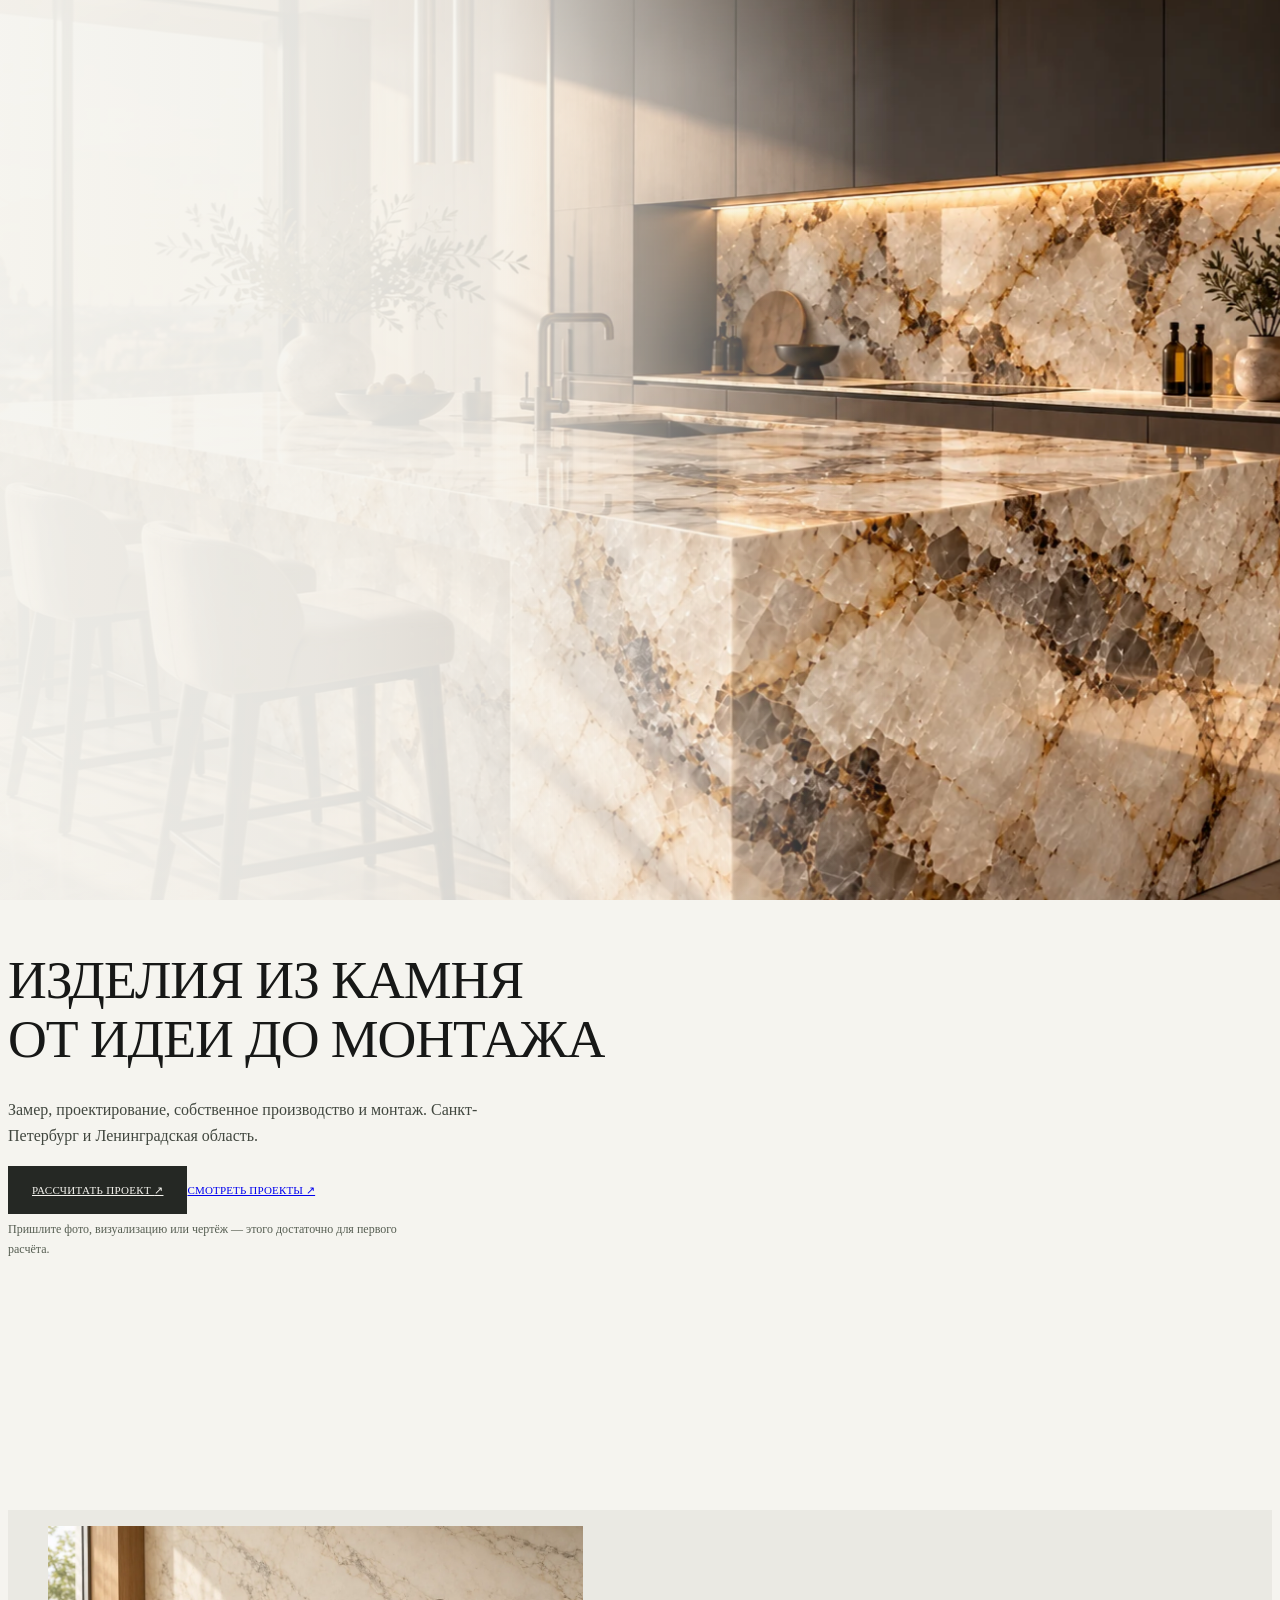
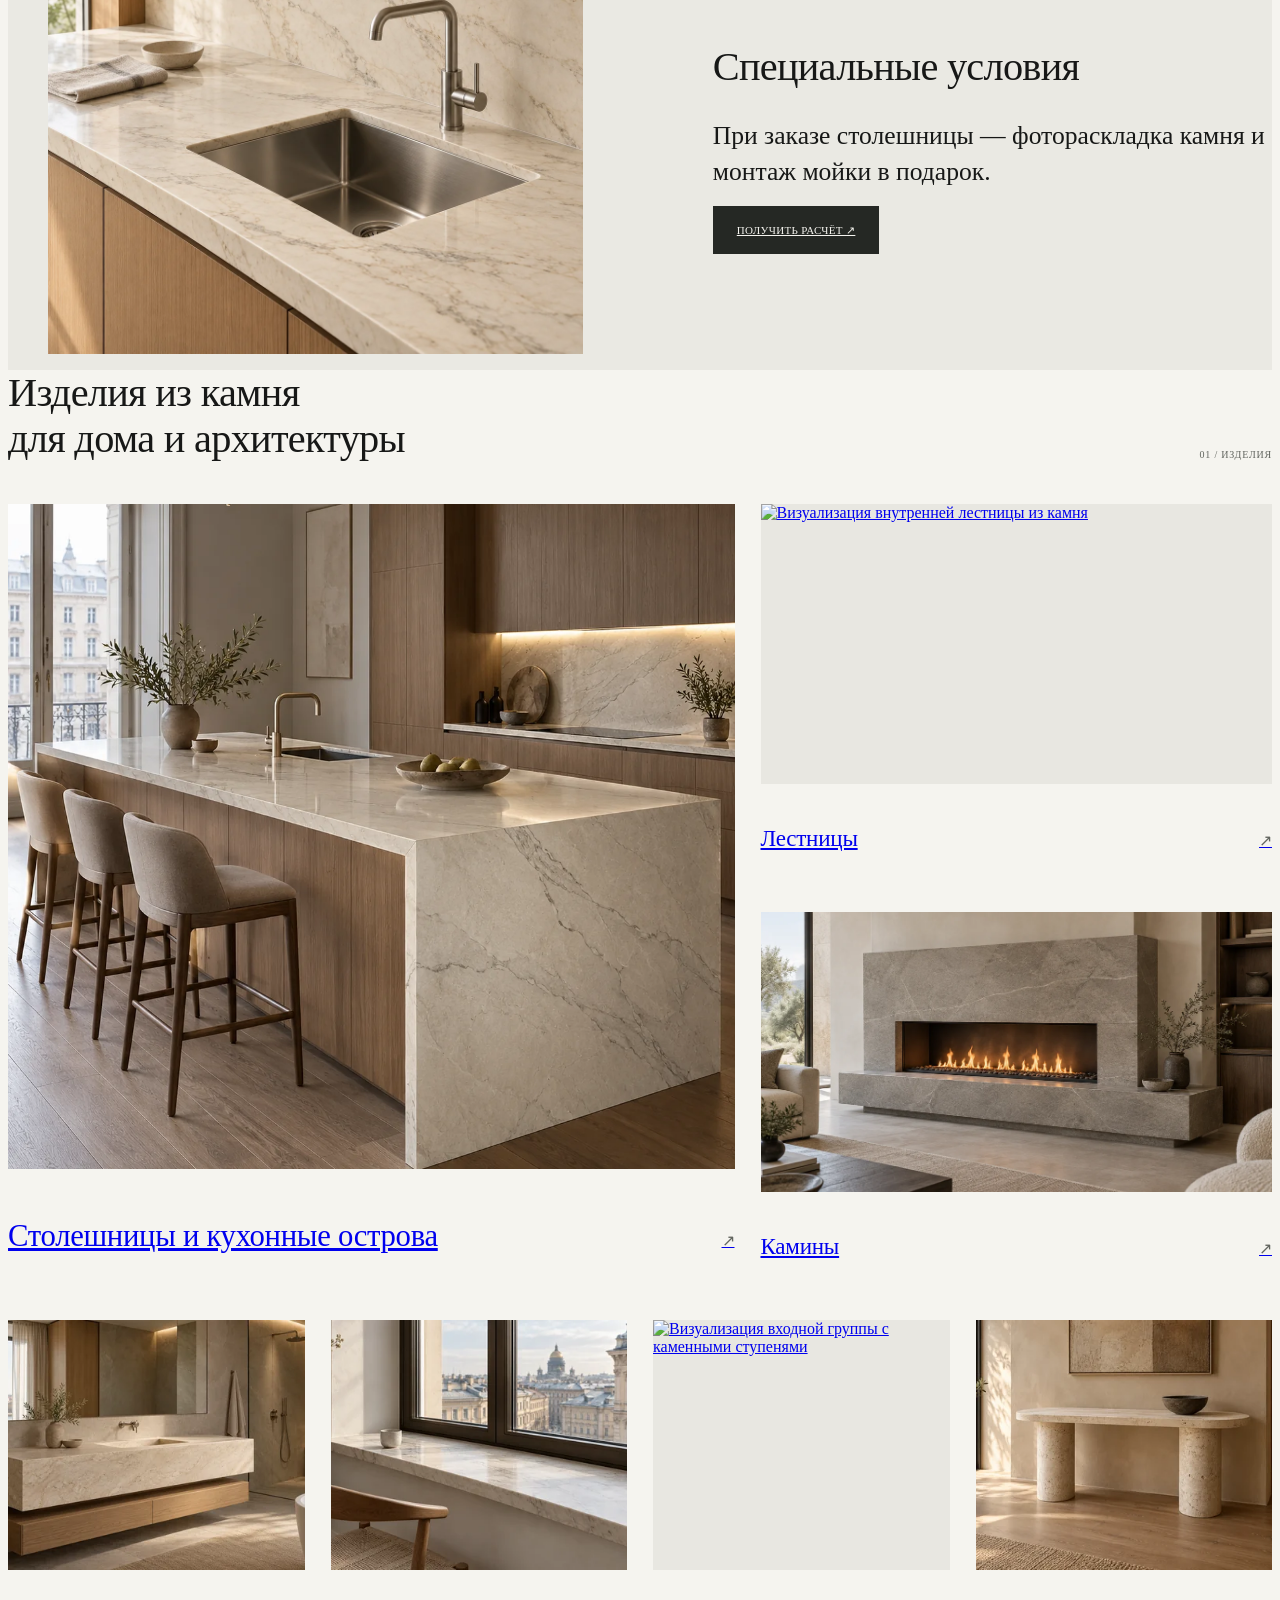
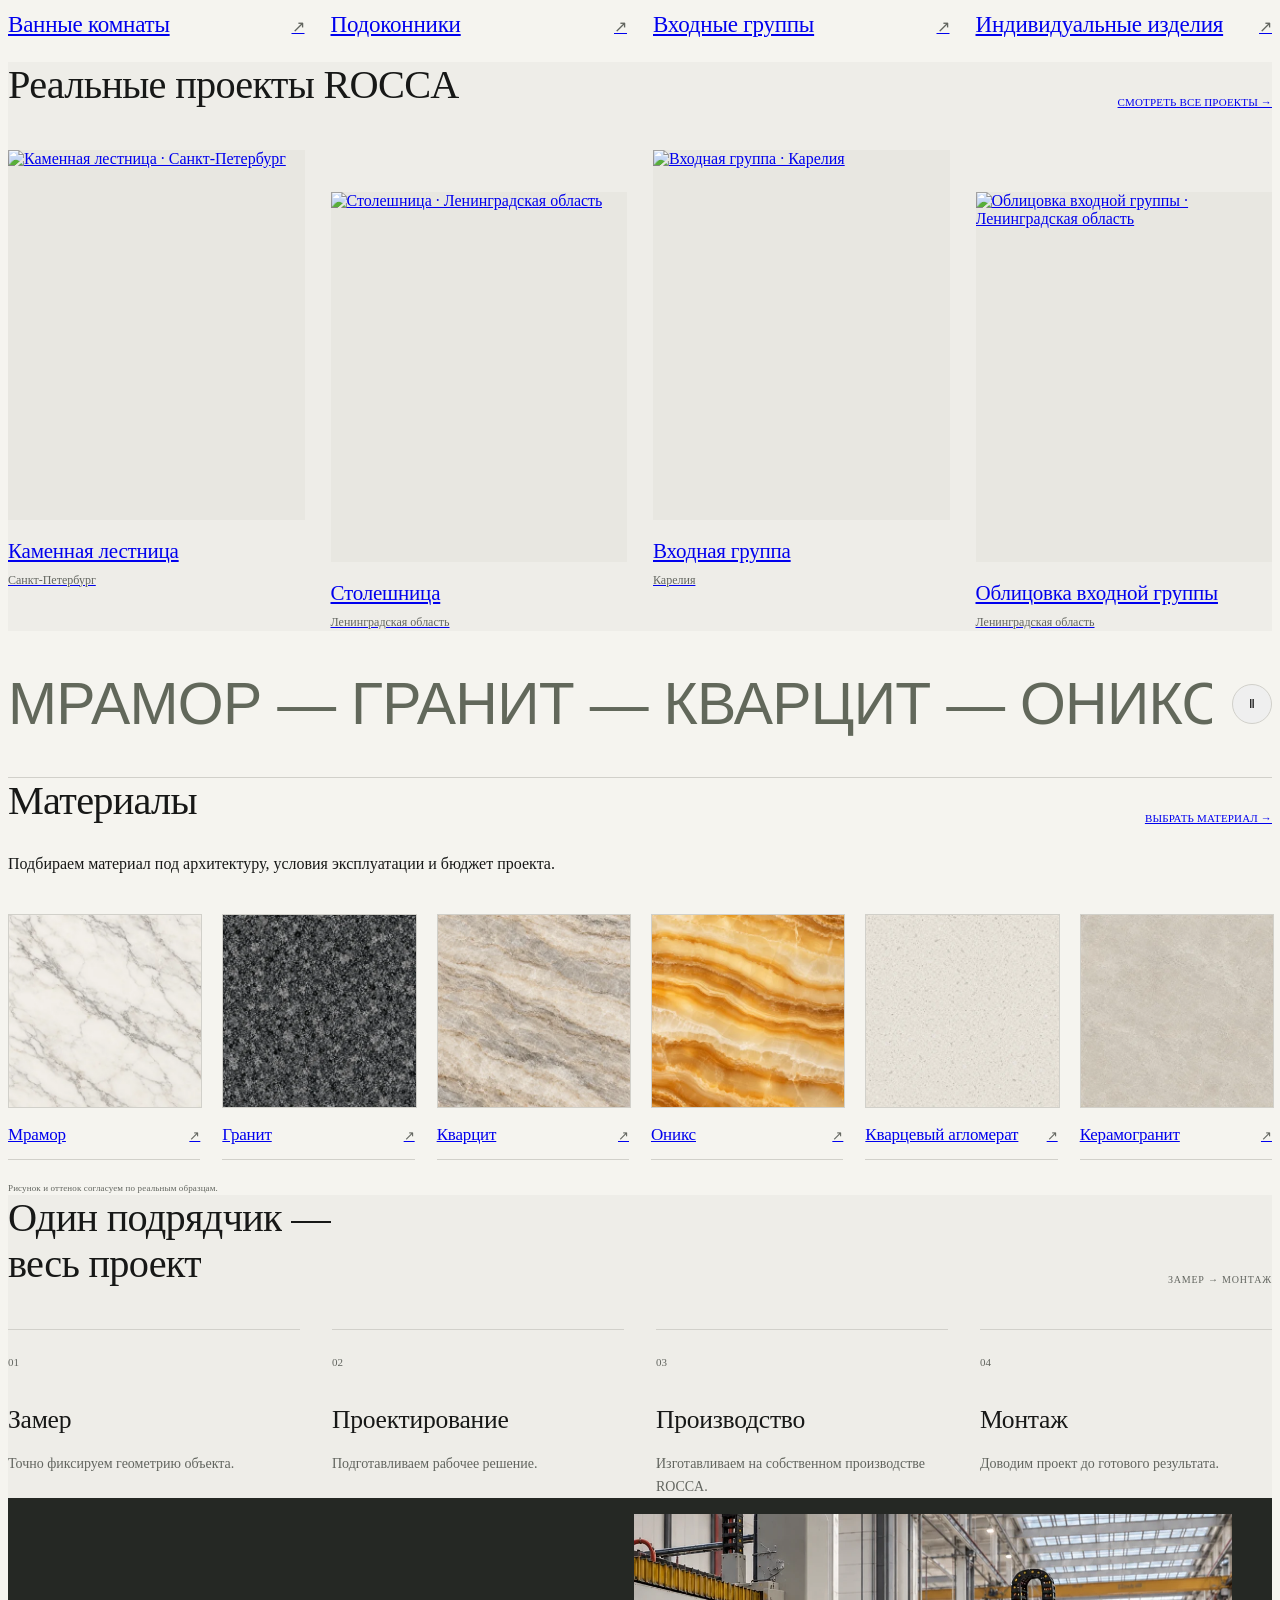
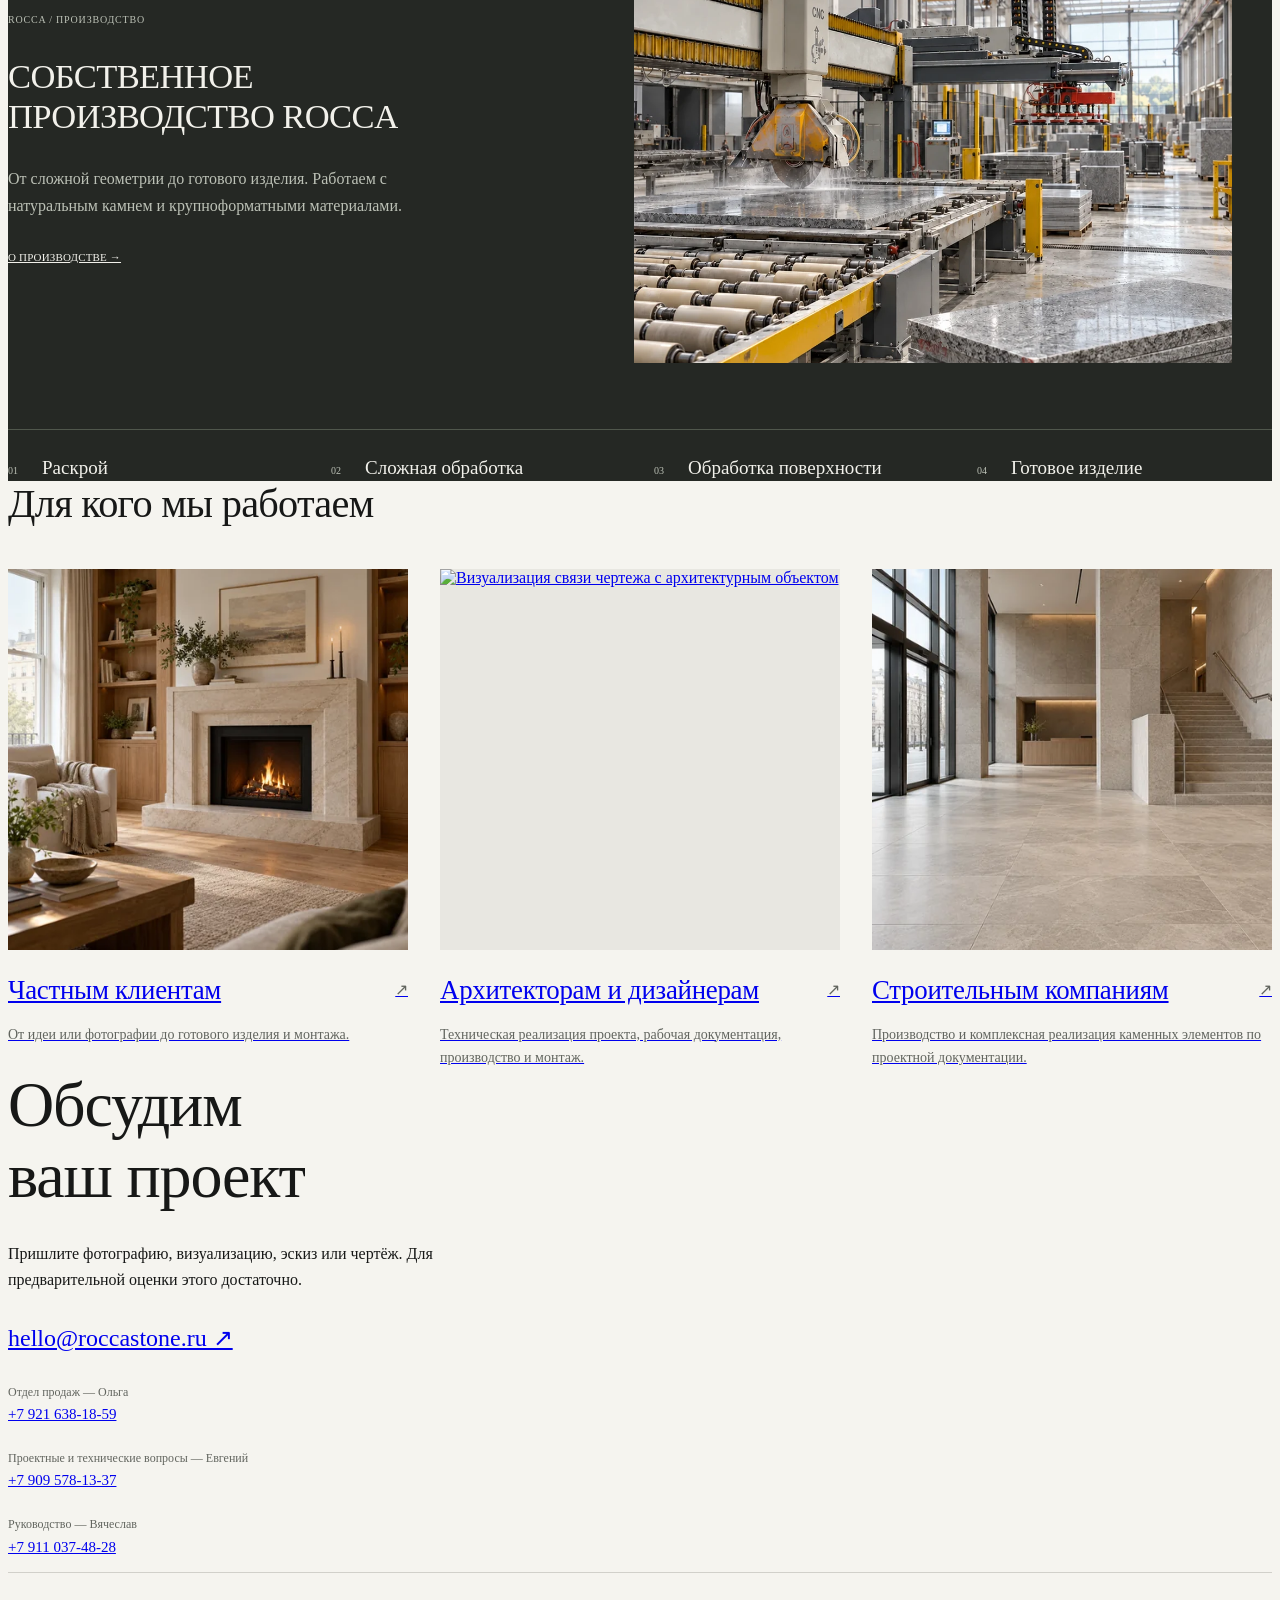
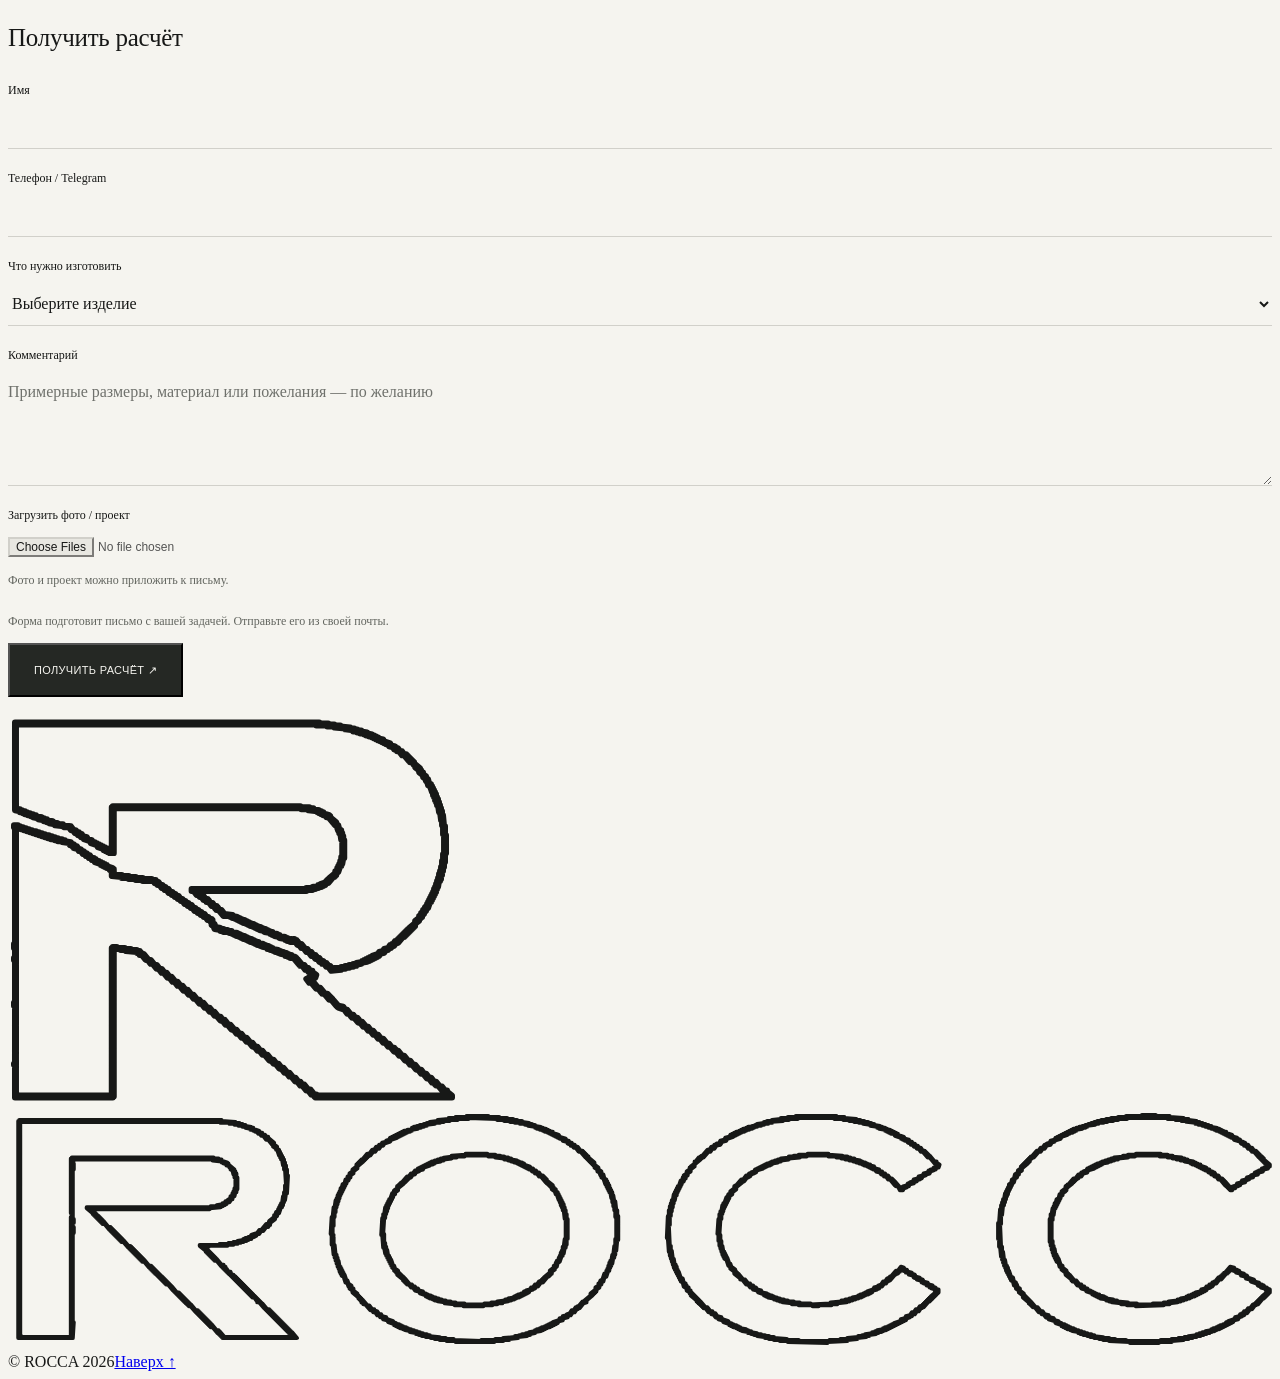
==== commit 26e50310: "Refresh fireplace visual and remove visible illustration captions" ====
--- a/index.html
+++ b/index.html
@@ -4,4 +4,4 @@
 <script defer src="/assets/js/motion.js"></script>
 </head><body class="private-home rocca-light editorial-home"><a class="skip" href="#main">Перейти к содержанию</a><header><a aria-label="ROCCA — главная" class="brand" href="/"><span class="brand-symbol"><img alt="" height="390" src="/assets/rocca-symbol-outline.svg" width="450"/></span><span class="brand-wordmark"><img alt="ROCCA" height="240" src="/assets/rocca-wordmark-outline.svg" width="1640"/></span></a><button aria-controls="navigation" aria-expanded="false" class="menu-toggle">Меню <span>+</span></button><nav aria-label="Основная навигация" id="navigation"><a href="/projects" data-event="projects_view">Проекты</a><a href="/#products">Изделия</a><a href="/materials">Материалы</a><a href="/production">Производство</a><a href="/professionals">Для профессионалов</a><a href="/journal">Журнал</a><a href="/contacts">Контакты</a><a class="nav-cta" href="/#contact" data-event="header_quote">Рассчитать проект ↗</a></nav></header><main id="main"><section class="hero editorial-hero" id="top">
 
-<div class="hero-copy"><h1>ИЗДЕЛИЯ ИЗ КАМНЯ<br>ОТ ИДЕИ ДО МОНТАЖА</h1><p class="intro">Замер, проектирование, собственное производство и монтаж. Санкт-Петербург и Ленинградская область.</p><div class="actions"><a class="button solid" href="#contact" data-event="hero_quote">РАССЧИТАТЬ ПРОЕКТ <span>↗</span></a><a class="text-link" href="#works" data-event="projects_view">СМОТРЕТЬ ПРОЕКТЫ ↗</a></div><p class="hero-helper">Пришлите фото, визуализацию или чертёж — этого достаточно для первого расчёта.</p></div><div class="hero-photo"><img src="/assets/hero-private-island-1672.webp" srcset="/assets/hero-private-island-550.webp 550w, /assets/hero-private-island-1100.webp 1100w, /assets/hero-private-island-1672.webp 1672w" sizes="(max-width:700px) 180svh, 100vw" alt="Визуализация кухонного острова и столешницы из камня в современном интерьере" width="1672" height="941" loading="eager" fetchpriority="high" decoding="async"></div><span class="hero-photo-note">Визуализация интерьера</span></section><section class="section editorial-offer" id="offer" data-promotion hidden><figure data-motion="left"><div class="editorial-media "><img src="/assets/promotions/countertop-sink-v1-1100.webp" srcset="/assets/promotions/countertop-sink-v1-480.webp 480w, /assets/promotions/countertop-sink-v1-1100.webp 1100w" sizes="(max-width:700px) calc(100vw - 44px), 45vw" alt="Визуализация каменной столешницы с мойкой и аккуратной обработкой кромки" width="1100" height="880" loading="lazy" decoding="async"></div></figure><div class="offer-copy"><span class="section-tag" data-promo-date></span><h2 data-motion="grow">Специальные условия</h2><p class="offer-description" data-promo-description>При заказе столешницы — фотораскладка камня и монтаж мойки в подарок.</p><a class="button solid" href="#contact" data-product="Столешница" data-event="promotion_quote">ПОЛУЧИТЬ РАСЧЁТ <span>↗</span></a><p class="promotion-terms" data-promo-terms></p></div></section><section class="section editorial-products" id="products"><div class="editorial-heading"><h2 data-motion="grow">Изделия из камня<br>для дома и архитектуры</h2><span class="section-tag">01 / Изделия</span></div><div class="product-editorial-grid"><article class="product-story product-main" data-motion="left" style="--entry-delay:0ms"><a href="#contact" data-product="Столешница" data-event="category_quote"><div class="editorial-media "><img src="/assets/products/countertop-island-v1-1100.webp" srcset="/assets/products/countertop-island-v1-480.webp 480w, /assets/products/countertop-island-v1-1100.webp 1100w" sizes="(max-width:700px) calc(100vw - 44px), 55vw" alt="Визуализация кухонного острова со светлой каменной столешницей и торцевой панелью" width="1100" height="1375" loading="lazy" decoding="async"></div><div class="product-caption"><h3>Столешницы и кухонные острова</h3><span aria-hidden="true">↗</span></div></a><p class="visual-note">Визуализация</p></article><article class="product-story product-stair" data-motion="left" style="--entry-delay:80ms"><a href="#contact" data-product="Лестница" data-event="category_quote"><div class="editorial-media "><img class="" src="/assets/main2.webp" sizes="(max-width:700px) calc(100vw - 44px), 45vw" alt="Визуализация внутренней лестницы из камня" width="1672" height="941" loading="lazy" decoding="async"></div><div class="product-caption"><h3>Лестницы</h3><span aria-hidden="true">↗</span></div></a><p class="visual-note">Визуализация</p></article><article class="product-story product-fireplace" data-motion="left" style="--entry-delay:160ms"><a href="#contact" data-product="Камин" data-event="category_quote"><div class="editorial-media "><img class="" src="/assets/solutions-collage.webp" sizes="(max-width:700px) calc(100vw - 44px), 45vw" alt="Визуализация камина в частном интерьере" width="1672" height="941" loading="lazy" decoding="async"></div><div class="product-caption"><h3>Камины</h3><span aria-hidden="true">↗</span></div></a><p class="visual-note">Визуализация</p></article><article class="product-story product-small" data-motion="left" style="--entry-delay:0ms"><a href="#contact" data-product="Ванная" data-event="category_quote"><div class="editorial-media "><img src="/assets/products/bathroom-v2-1100.webp" srcset="/assets/products/bathroom-v2-480.webp 480w, /assets/products/bathroom-v2-1100.webp 1100w" sizes="(max-width:700px) calc(100vw - 44px), (max-width:1100px) 45vw, 32vw" alt="Визуализация ванной комнаты с каменной столешницей и встроенной раковиной" width="1100" height="733" loading="lazy" decoding="async"></div><div class="product-caption"><h3>Ванные комнаты</h3><span aria-hidden="true">↗</span></div></a><p class="visual-note">Визуализация</p></article><article class="product-story product-sill" data-motion="left" style="--entry-delay:80ms"><a href="#contact" data-product="Подоконники" data-event="category_quote"><div class="editorial-media "><img src="/assets/products/windowsill-v2-1100.webp" srcset="/assets/products/windowsill-v2-480.webp 480w, /assets/products/windowsill-v2-1100.webp 1100w" sizes="(max-width:700px) calc(100vw - 44px), (max-width:1100px) 45vw, 32vw" alt="Визуализация широкого каменного подоконника в жилом интерьере" width="1100" height="733" loading="lazy" decoding="async"></div><div class="product-caption"><h3>Подоконники</h3><span aria-hidden="true">↗</span></div></a><p class="visual-note">Визуализация</p></article><article class="product-story product-small" data-motion="left" style="--entry-delay:160ms"><a href="#contact" data-product="Входная группа" data-event="category_quote"><div class="editorial-media "><img class="" src="/assets/main1.webp" sizes="(max-width:700px) calc(100vw - 44px), 45vw" alt="Визуализация входной группы с каменными ступенями" width="1672" height="941" loading="lazy" decoding="async"></div><div class="product-caption"><h3>Входные группы</h3><span aria-hidden="true">↗</span></div></a><p class="visual-note">Визуализация</p></article><article class="product-story product-small" data-motion="left" style="--entry-delay:0ms"><a href="#contact" data-product="Индивидуальное изделие" data-event="category_quote"><div class="editorial-media "><img src="/assets/products/bespoke-v2-1100.webp" srcset="/assets/products/bespoke-v2-480.webp 480w, /assets/products/bespoke-v2-1100.webp 1100w" sizes="(max-width:700px) calc(100vw - 44px), (max-width:1100px) 45vw, 32vw" alt="Визуализация индивидуальной каменной консоли" width="1100" height="733" loading="lazy" decoding="async"></div><div class="product-caption"><h3>Индивидуальные изделия</h3><span aria-hidden="true">↗</span></div></a><p class="visual-note">Визуализация</p></article></div></section><section class="section editorial-works" id="works"><div class="editorial-heading"><h2 data-motion="grow">Реальные проекты ROCCA</h2><a class="text-link" href="/projects" data-event="projects_view">СМОТРЕТЬ ВСЕ ПРОЕКТЫ →</a></div><div class="work-editorial-grid"><article class="work-story" data-motion="left" style="--entry-delay:0ms"><a href="/projects#saint-petersburg" data-event="projects_view"><div class="editorial-media "><img class="" src="/assets/projects/project-saint-petersburg-staircase-02-1100.webp" srcset="/assets/projects/project-saint-petersburg-staircase-02-480.webp 480w, /assets/projects/project-saint-petersburg-staircase-02-1100.webp 1100w" sizes="(max-width:700px) calc(100vw - 44px), (max-width:1150px) 45vw, 24vw" alt="Каменная лестница · Санкт-Петербург" width="1086" height="1448" loading="lazy" decoding="async"></div><h3>Каменная лестница</h3><p>Санкт-Петербург</p></a></article><article class="work-story" data-motion="left" style="--entry-delay:80ms"><a href="/projects#leningrad-completed" data-event="projects_view"><div class="editorial-media "><img class="" src="/assets/projects/project-leningrad-completed-01-1100.webp" srcset="/assets/projects/project-leningrad-completed-01-480.webp 480w, /assets/projects/project-leningrad-completed-01-1100.webp 1100w" sizes="(max-width:700px) calc(100vw - 44px), (max-width:1150px) 45vw, 24vw" alt="Столешница · Ленинградская область" width="1100" height="440" loading="lazy" decoding="async"></div><h3>Столешница</h3><p>Ленинградская область</p></a></article><article class="work-story" data-motion="left" style="--entry-delay:160ms"><a href="/projects#karelia" data-event="projects_view"><div class="editorial-media "><img class="" src="/assets/projects/project-karelia-before-after-05-1100.webp" srcset="/assets/projects/project-karelia-before-after-05-480.webp 480w, /assets/projects/project-karelia-before-after-05-1100.webp 1100w" sizes="(max-width:700px) calc(100vw - 44px), (max-width:1150px) 45vw, 24vw" alt="Входная группа · Карелия" width="1086" height="1448" loading="lazy" decoding="async"></div><h3>Входная группа</h3><p>Карелия</p></a></article><article class="work-story" data-motion="left" style="--entry-delay:240ms"><a href="/projects#leningrad" data-event="projects_view"><div class="editorial-media "><img class="" src="/assets/projects/project-leningrad-before-after-02-1100.webp" srcset="/assets/projects/project-leningrad-before-after-02-480.webp 480w, /assets/projects/project-leningrad-before-after-02-1100.webp 1100w" sizes="(max-width:700px) calc(100vw - 44px), (max-width:1150px) 45vw, 24vw" alt="Облицовка входной группы · Ленинградская область" width="1100" height="1375" loading="lazy" decoding="async"></div><h3>Облицовка входной группы</h3><p>Ленинградская область</p></a></article></div></section><div class="materials-marquee" aria-label="Материалы ROCCA"><p class="sr-only">Мрамор, гранит, кварцит, оникс, кварцевый агломерат, керамогранит.</p><div class="marquee-window"><div class="marquee-track" aria-hidden="true"><span>МРАМОР — ГРАНИТ — КВАРЦИТ — ОНИКС — КВАРЦЕВЫЙ АГЛОМЕРАТ — КЕРАМОГРАНИТ —&nbsp;</span><span>МРАМОР — ГРАНИТ — КВАРЦИТ — ОНИКС — КВАРЦЕВЫЙ АГЛОМЕРАТ — КЕРАМОГРАНИТ —&nbsp;</span></div></div><button type="button" data-marquee-toggle aria-pressed="false" aria-label="Приостановить строку материалов">Ⅱ</button></div><section class="section editorial-materials" id="materials"><div class="editorial-heading"><h2 data-motion="grow">Материалы</h2><a class="text-link" href="/materials">ВЫБРАТЬ МАТЕРИАЛ →</a></div><p class="section-intro">Подбираем материал под архитектуру, условия эксплуатации и бюджет проекта.</p><div class="material-editorial-grid"><a class="material-story material-card" href="/materials" data-motion="left" style="--entry-delay:0ms"><div class="editorial-media"><img src="/assets/materials/marble-v1-800.webp" srcset="/assets/materials/marble-v1-400.webp 400w, /assets/materials/marble-v1-800.webp 800w" sizes="(max-width:700px) calc((100vw - 62px) / 2), (max-width:1150px) 28vw, 16vw" alt="Иллюстрация фактуры: мрамор" width="800" height="800" loading="lazy" decoding="async"></div><div class="material-caption"><h3>Мрамор</h3><span aria-hidden="true">↗</span></div></a><a class="material-story material-card" href="/materials" data-motion="left" style="--entry-delay:80ms"><div class="editorial-media"><img src="/assets/materials/granite-v1-800.webp" srcset="/assets/materials/granite-v1-400.webp 400w, /assets/materials/granite-v1-800.webp 800w" sizes="(max-width:700px) calc((100vw - 62px) / 2), (max-width:1150px) 28vw, 16vw" alt="Иллюстрация фактуры: гранит" width="800" height="800" loading="lazy" decoding="async"></div><div class="material-caption"><h3>Гранит</h3><span aria-hidden="true">↗</span></div></a><a class="material-story material-card" href="/materials" data-motion="left" style="--entry-delay:160ms"><div class="editorial-media"><img src="/assets/materials/quartzite-v1-800.webp" srcset="/assets/materials/quartzite-v1-400.webp 400w, /assets/materials/quartzite-v1-800.webp 800w" sizes="(max-width:700px) calc((100vw - 62px) / 2), (max-width:1150px) 28vw, 16vw" alt="Иллюстрация фактуры: кварцит" width="800" height="800" loading="lazy" decoding="async"></div><div class="material-caption"><h3>Кварцит</h3><span aria-hidden="true">↗</span></div></a><a class="material-story material-card" href="/materials" data-motion="left" style="--entry-delay:0ms"><div class="editorial-media"><img src="/assets/materials/onyx-v1-800.webp" srcset="/assets/materials/onyx-v1-400.webp 400w, /assets/materials/onyx-v1-800.webp 800w" sizes="(max-width:700px) calc((100vw - 62px) / 2), (max-width:1150px) 28vw, 16vw" alt="Иллюстрация фактуры: оникс" width="800" height="800" loading="lazy" decoding="async"></div><div class="material-caption"><h3>Оникс</h3><span aria-hidden="true">↗</span></div></a><a class="material-story material-card" href="/materials" data-motion="left" style="--entry-delay:80ms"><div class="editorial-media"><img src="/assets/materials/engineered-quartz-v1-800.webp" srcset="/assets/materials/engineered-quartz-v1-400.webp 400w, /assets/materials/engineered-quartz-v1-800.webp 800w" sizes="(max-width:700px) calc((100vw - 62px) / 2), (max-width:1150px) 28vw, 16vw" alt="Иллюстрация фактуры: кварцевый агломерат" width="800" height="800" loading="lazy" decoding="async"></div><div class="material-caption"><h3>Кварцевый агломерат</h3><span aria-hidden="true">↗</span></div></a><a class="material-story material-card" href="/materials" data-motion="left" style="--entry-delay:160ms"><div class="editorial-media"><img src="/assets/materials/porcelain-v1-800.webp" srcset="/assets/materials/porcelain-v1-400.webp 400w, /assets/materials/porcelain-v1-800.webp 800w" sizes="(max-width:700px) calc((100vw - 62px) / 2), (max-width:1150px) 28vw, 16vw" alt="Иллюстрация фактуры: керамогранит" width="800" height="800" loading="lazy" decoding="async"></div><div class="material-caption"><h3>Керамогранит</h3><span aria-hidden="true">↗</span></div></a></div><p class="visual-note material-disclaimer">Иллюстрации материалов. Рисунок и оттенок согласуем по реальным образцам.</p></section><section class="section editorial-cycle" id="process"><div class="editorial-heading"><h2 data-motion="grow">Один подрядчик —<br>весь проект</h2><span class="section-tag">Замер → монтаж</span></div><ol class="editorial-steps"><li data-motion="grow" style="--entry-delay:0ms"><span>01</span><h3>Замер</h3><p>Точно фиксируем геометрию объекта.</p></li><li data-motion="grow" style="--entry-delay:80ms"><span>02</span><h3>Проектирование</h3><p>Подготавливаем рабочее решение.</p></li><li data-motion="grow" style="--entry-delay:160ms"><span>03</span><h3>Производство</h3><p>Изготавливаем на собственном производстве ROCCA.</p></li><li data-motion="grow" style="--entry-delay:240ms"><span>04</span><h3>Монтаж</h3><p>Доводим проект до готового результата.</p></li></ol></section><section class="section editorial-production" id="production"><div class="production-feature"><div class="production-copy"><span class="section-tag">ROCCA / Производство</span><h2 data-motion="grow">СОБСТВЕННОЕ<br>ПРОИЗВОДСТВО ROCCA</h2><p>От сложной геометрии до готового изделия. Работаем с натуральным камнем и крупноформатными материалами.</p><a class="text-link" href="/production">О ПРОИЗВОДСТВЕ →</a></div><figure data-motion="right"><div class="editorial-media "><img class="" src="/assets/production/production-home-clean-v1-1100.webp" srcset="/assets/production/production-home-clean-v1-480.webp 480w, /assets/production/production-home-clean-v1-1100.webp 1100w" sizes="(max-width:700px) calc(100vw - 44px), 45vw" alt="Производственный цех ROCCA с оборудованием и каменными заготовками" width="1100" height="1375" loading="lazy" decoding="async"></div></figure></div><ol class="production-short-index"><li><span>01</span>Раскрой</li><li><span>02</span>Сложная обработка</li><li><span>03</span>Обработка поверхности</li><li><span>04</span>Готовое изделие</li></ol></section><section class="section editorial-audiences" id="audience"><div class="editorial-heading"><h2 data-motion="grow">Для кого мы работаем</h2></div><div class="audience-editorial-grid"><article class="audience-story" data-motion="left" style="--entry-delay:0ms"><a href="#contact"><div class="editorial-media "><img src="/assets/audiences/private-clients-v1-1100.webp" srcset="/assets/audiences/private-clients-v1-480.webp 480w, /assets/audiences/private-clients-v1-1100.webp 1100w" sizes="(max-width:700px) calc(100vw - 44px), (max-width:1100px) 45vw, 32vw" alt="Визуализация частной гостиной с каменным камином" width="1100" height="1100" loading="lazy" decoding="async"></div><h3>Частным клиентам<span aria-hidden="true">↗</span></h3><p>От идеи или фотографии до готового изделия и монтажа.</p></a><span class="visual-note">Визуализация</span></article><article class="audience-story" data-motion="left" style="--entry-delay:80ms"><a href="/professionals"><div class="editorial-media "><img class="" src="/assets/main8.webp" sizes="(max-width:700px) calc(100vw - 44px), 45vw" alt="Визуализация связи чертежа с архитектурным объектом" width="1672" height="941" loading="lazy" decoding="async"></div><h3>Архитекторам и дизайнерам<span aria-hidden="true">↗</span></h3><p>Техническая реализация проекта, рабочая документация, производство и монтаж.</p></a><span class="visual-note">Визуализация</span></article><article class="audience-story" data-motion="left" style="--entry-delay:160ms"><a href="/professionals"><div class="editorial-media "><img src="/assets/audiences/construction-companies-v1-1100.webp" srcset="/assets/audiences/construction-companies-v1-480.webp 480w, /assets/audiences/construction-companies-v1-1100.webp 1100w" sizes="(max-width:700px) calc(100vw - 44px), (max-width:1100px) 45vw, 32vw" alt="Визуализация общественного холла с каменной облицовкой и лестницей" width="1100" height="1100" loading="lazy" decoding="async"></div><h3>Строительным компаниям<span aria-hidden="true">↗</span></h3><p>Производство и комплексная реализация каменных элементов по проектной документации.</p></a><span class="visual-note">Визуализация</span></article></div></section><section class="section contact editorial-contact" id="contact"><div class="contact-layout"><div class="contact-copy"><h2 data-motion="grow">Обсудим<br>ваш проект</h2><p class="contact-intro">Пришлите фотографию, визуализацию, эскиз или чертёж. Для предварительной оценки этого достаточно.</p><a class="email" href="mailto:hello@roccastone.ru" data-event="email_click">hello@roccastone.ru ↗</a><p class="roles">Отдел продаж — Ольга<br><a href="tel:+79216381859" data-event="phone_click">+7 921 638-18-59</a><br><br>Проектные и технические вопросы — Евгений<br><a href="tel:+79095781337" data-event="phone_click">+7 909 578-13-37</a><br><br>Руководство — Вячеслав<br><a href="tel:+79110374828" data-event="phone_click">+7 911 037-48-28</a></p></div><form id="private-form" aria-labelledby="form-title"><h3 id="form-title">Получить расчёт</h3><div class="form-row"><label>Имя<input name="name" autocomplete="name" maxlength="100" required></label><label>Телефон / Telegram<input name="contact" autocomplete="tel" maxlength="150" required></label></div><label>Что нужно изготовить<select name="product" required><option value="">Выберите изделие</option><option>Столешница</option><option>Кухонный остров</option><option>Лестница</option><option>Камин</option><option>Подоконники</option><option>Ванная</option><option>Входная группа</option><option>Панно</option><option>Индивидуальное изделие</option><option>Другое</option></select></label><label>Комментарий<textarea name="task" maxlength="4000" rows="3" placeholder="Примерные размеры, материал или пожелания — по желанию"></textarea></label><label class="file-label" data-online-upload hidden>Загрузить фото / проект<input type="file" name="files" accept=".pdf,.dwg,.dxf,.jpg,.jpeg,.png" multiple disabled><span id="file-note">Фото и проект можно приложить к письму.</span></label><label class="honeypot" aria-hidden="true">Не заполнять<input name="website" tabindex="-1" autocomplete="off"></label><p class="form-note" id="form-mode">Форма подготовит письмо с вашей задачей. Отправьте его из своей почты.</p><button class="button solid" type="submit" data-event="form_submit">ПОЛУЧИТЬ РАСЧЁТ <span>↗</span></button><a class="text-link" id="private-draft" hidden>ОТКРЫТЬ И ОТПРАВИТЬ ПИСЬМО ↗</a><p id="private-status" role="status" aria-live="polite"></p><noscript><p>Для расчёта позвоните Ольге или напишите на hello@roccastone.ru.</p></noscript></form></div></section></main><footer><a aria-label="ROCCA — наверх" class="brand" href="#top"><span class="brand-symbol"><img alt="" height="390" src="/assets/rocca-symbol-outline.svg" width="450"/></span><span class="brand-wordmark"><img alt="ROCCA" height="240" src="/assets/rocca-wordmark-outline.svg" width="1640"/></span></a><span>© ROCCA 2026</span><a href="#top">Наверх ↑</a></footer><div class="mobile-cta" id="mobile-cta" hidden><a class="button solid" href="#contact" data-event="sticky_quote">РАССЧИТАТЬ ПРОЕКТ <span>↗</span></a></div></body></html>+<div class="hero-copy"><h1>ИЗДЕЛИЯ ИЗ КАМНЯ<br>ОТ ИДЕИ ДО МОНТАЖА</h1><p class="intro">Замер, проектирование, собственное производство и монтаж. Санкт-Петербург и Ленинградская область.</p><div class="actions"><a class="button solid" href="#contact" data-event="hero_quote">РАССЧИТАТЬ ПРОЕКТ <span>↗</span></a><a class="text-link" href="#works" data-event="projects_view">СМОТРЕТЬ ПРОЕКТЫ ↗</a></div><p class="hero-helper">Пришлите фото, визуализацию или чертёж — этого достаточно для первого расчёта.</p></div><div class="hero-photo"><img src="/assets/hero-private-island-1672.webp" srcset="/assets/hero-private-island-550.webp 550w, /assets/hero-private-island-1100.webp 1100w, /assets/hero-private-island-1672.webp 1672w" sizes="(max-width:700px) 180svh, 100vw" alt="Визуализация кухонного острова и столешницы из камня в современном интерьере" width="1672" height="941" loading="eager" fetchpriority="high" decoding="async"></div></section><section class="section editorial-offer" id="offer" data-promotion hidden><figure data-motion="left"><div class="editorial-media "><img src="/assets/promotions/countertop-sink-v1-1100.webp" srcset="/assets/promotions/countertop-sink-v1-480.webp 480w, /assets/promotions/countertop-sink-v1-1100.webp 1100w" sizes="(max-width:700px) calc(100vw - 44px), 45vw" alt="Визуализация каменной столешницы с мойкой и аккуратной обработкой кромки" width="1100" height="880" loading="lazy" decoding="async"></div></figure><div class="offer-copy"><span class="section-tag" data-promo-date></span><h2 data-motion="grow">Специальные условия</h2><p class="offer-description" data-promo-description>При заказе столешницы — фотораскладка камня и монтаж мойки в подарок.</p><a class="button solid" href="#contact" data-product="Столешница" data-event="promotion_quote">ПОЛУЧИТЬ РАСЧЁТ <span>↗</span></a><p class="promotion-terms" data-promo-terms></p></div></section><section class="section editorial-products" id="products"><div class="editorial-heading"><h2 data-motion="grow">Изделия из камня<br>для дома и архитектуры</h2><span class="section-tag">01 / Изделия</span></div><div class="product-editorial-grid"><article class="product-story product-main" data-motion="left" style="--entry-delay:0ms"><a href="#contact" data-product="Столешница" data-event="category_quote"><div class="editorial-media "><img src="/assets/products/countertop-island-v1-1100.webp" srcset="/assets/products/countertop-island-v1-480.webp 480w, /assets/products/countertop-island-v1-1100.webp 1100w" sizes="(max-width:700px) calc(100vw - 44px), 55vw" alt="Визуализация кухонного острова со светлой каменной столешницей и торцевой панелью" width="1100" height="1375" loading="lazy" decoding="async"></div><div class="product-caption"><h3>Столешницы и кухонные острова</h3><span aria-hidden="true">↗</span></div></a></article><article class="product-story product-stair" data-motion="left" style="--entry-delay:80ms"><a href="#contact" data-product="Лестница" data-event="category_quote"><div class="editorial-media "><img class="" src="/assets/main2.webp" sizes="(max-width:700px) calc(100vw - 44px), 45vw" alt="Визуализация внутренней лестницы из камня" width="1672" height="941" loading="lazy" decoding="async"></div><div class="product-caption"><h3>Лестницы</h3><span aria-hidden="true">↗</span></div></a></article><article class="product-story product-fireplace" data-motion="left" style="--entry-delay:160ms"><a href="#contact" data-product="Камин" data-event="category_quote"><div class="editorial-media "><img src="/assets/products/fireplace-v1-1100.webp" srcset="/assets/products/fireplace-v1-480.webp 480w, /assets/products/fireplace-v1-1100.webp 1100w" sizes="(max-width:700px) calc(100vw - 44px), 45vw" alt="Визуализация современного камина с каменной облицовкой" width="1100" height="733" loading="lazy" decoding="async"></div><div class="product-caption"><h3>Камины</h3><span aria-hidden="true">↗</span></div></a></article><article class="product-story product-small" data-motion="left" style="--entry-delay:0ms"><a href="#contact" data-product="Ванная" data-event="category_quote"><div class="editorial-media "><img src="/assets/products/bathroom-v2-1100.webp" srcset="/assets/products/bathroom-v2-480.webp 480w, /assets/products/bathroom-v2-1100.webp 1100w" sizes="(max-width:700px) calc(100vw - 44px), (max-width:1100px) 45vw, 32vw" alt="Визуализация ванной комнаты с каменной столешницей и встроенной раковиной" width="1100" height="733" loading="lazy" decoding="async"></div><div class="product-caption"><h3>Ванные комнаты</h3><span aria-hidden="true">↗</span></div></a></article><article class="product-story product-sill" data-motion="left" style="--entry-delay:80ms"><a href="#contact" data-product="Подоконники" data-event="category_quote"><div class="editorial-media "><img src="/assets/products/windowsill-v2-1100.webp" srcset="/assets/products/windowsill-v2-480.webp 480w, /assets/products/windowsill-v2-1100.webp 1100w" sizes="(max-width:700px) calc(100vw - 44px), (max-width:1100px) 45vw, 32vw" alt="Визуализация широкого каменного подоконника в жилом интерьере" width="1100" height="733" loading="lazy" decoding="async"></div><div class="product-caption"><h3>Подоконники</h3><span aria-hidden="true">↗</span></div></a></article><article class="product-story product-small" data-motion="left" style="--entry-delay:160ms"><a href="#contact" data-product="Входная группа" data-event="category_quote"><div class="editorial-media "><img class="" src="/assets/main1.webp" sizes="(max-width:700px) calc(100vw - 44px), 45vw" alt="Визуализация входной группы с каменными ступенями" width="1672" height="941" loading="lazy" decoding="async"></div><div class="product-caption"><h3>Входные группы</h3><span aria-hidden="true">↗</span></div></a></article><article class="product-story product-small" data-motion="left" style="--entry-delay:0ms"><a href="#contact" data-product="Индивидуальное изделие" data-event="category_quote"><div class="editorial-media "><img src="/assets/products/bespoke-v2-1100.webp" srcset="/assets/products/bespoke-v2-480.webp 480w, /assets/products/bespoke-v2-1100.webp 1100w" sizes="(max-width:700px) calc(100vw - 44px), (max-width:1100px) 45vw, 32vw" alt="Визуализация индивидуальной каменной консоли" width="1100" height="733" loading="lazy" decoding="async"></div><div class="product-caption"><h3>Индивидуальные изделия</h3><span aria-hidden="true">↗</span></div></a></article></div></section><section class="section editorial-works" id="works"><div class="editorial-heading"><h2 data-motion="grow">Реальные проекты ROCCA</h2><a class="text-link" href="/projects" data-event="projects_view">СМОТРЕТЬ ВСЕ ПРОЕКТЫ →</a></div><div class="work-editorial-grid"><article class="work-story" data-motion="left" style="--entry-delay:0ms"><a href="/projects#saint-petersburg" data-event="projects_view"><div class="editorial-media "><img class="" src="/assets/projects/project-saint-petersburg-staircase-02-1100.webp" srcset="/assets/projects/project-saint-petersburg-staircase-02-480.webp 480w, /assets/projects/project-saint-petersburg-staircase-02-1100.webp 1100w" sizes="(max-width:700px) calc(100vw - 44px), (max-width:1150px) 45vw, 24vw" alt="Каменная лестница · Санкт-Петербург" width="1086" height="1448" loading="lazy" decoding="async"></div><h3>Каменная лестница</h3><p>Санкт-Петербург</p></a></article><article class="work-story" data-motion="left" style="--entry-delay:80ms"><a href="/projects#leningrad-completed" data-event="projects_view"><div class="editorial-media "><img class="" src="/assets/projects/project-leningrad-completed-01-1100.webp" srcset="/assets/projects/project-leningrad-completed-01-480.webp 480w, /assets/projects/project-leningrad-completed-01-1100.webp 1100w" sizes="(max-width:700px) calc(100vw - 44px), (max-width:1150px) 45vw, 24vw" alt="Столешница · Ленинградская область" width="1100" height="440" loading="lazy" decoding="async"></div><h3>Столешница</h3><p>Ленинградская область</p></a></article><article class="work-story" data-motion="left" style="--entry-delay:160ms"><a href="/projects#karelia" data-event="projects_view"><div class="editorial-media "><img class="" src="/assets/projects/project-karelia-before-after-05-1100.webp" srcset="/assets/projects/project-karelia-before-after-05-480.webp 480w, /assets/projects/project-karelia-before-after-05-1100.webp 1100w" sizes="(max-width:700px) calc(100vw - 44px), (max-width:1150px) 45vw, 24vw" alt="Входная группа · Карелия" width="1086" height="1448" loading="lazy" decoding="async"></div><h3>Входная группа</h3><p>Карелия</p></a></article><article class="work-story" data-motion="left" style="--entry-delay:240ms"><a href="/projects#leningrad" data-event="projects_view"><div class="editorial-media "><img class="" src="/assets/projects/project-leningrad-before-after-02-1100.webp" srcset="/assets/projects/project-leningrad-before-after-02-480.webp 480w, /assets/projects/project-leningrad-before-after-02-1100.webp 1100w" sizes="(max-width:700px) calc(100vw - 44px), (max-width:1150px) 45vw, 24vw" alt="Облицовка входной группы · Ленинградская область" width="1100" height="1375" loading="lazy" decoding="async"></div><h3>Облицовка входной группы</h3><p>Ленинградская область</p></a></article></div></section><div class="materials-marquee" aria-label="Материалы ROCCA"><p class="sr-only">Мрамор, гранит, кварцит, оникс, кварцевый агломерат, керамогранит.</p><div class="marquee-window"><div class="marquee-track" aria-hidden="true"><span>МРАМОР — ГРАНИТ — КВАРЦИТ — ОНИКС — КВАРЦЕВЫЙ АГЛОМЕРАТ — КЕРАМОГРАНИТ —&nbsp;</span><span>МРАМОР — ГРАНИТ — КВАРЦИТ — ОНИКС — КВАРЦЕВЫЙ АГЛОМЕРАТ — КЕРАМОГРАНИТ —&nbsp;</span></div></div><button type="button" data-marquee-toggle aria-pressed="false" aria-label="Приостановить строку материалов">Ⅱ</button></div><section class="section editorial-materials" id="materials"><div class="editorial-heading"><h2 data-motion="grow">Материалы</h2><a class="text-link" href="/materials">ВЫБРАТЬ МАТЕРИАЛ →</a></div><p class="section-intro">Подбираем материал под архитектуру, условия эксплуатации и бюджет проекта.</p><div class="material-editorial-grid"><a class="material-story material-card" href="/materials" data-motion="left" style="--entry-delay:0ms"><div class="editorial-media"><img src="/assets/materials/marble-v1-800.webp" srcset="/assets/materials/marble-v1-400.webp 400w, /assets/materials/marble-v1-800.webp 800w" sizes="(max-width:700px) calc((100vw - 62px) / 2), (max-width:1150px) 28vw, 16vw" alt="Иллюстрация фактуры: мрамор" width="800" height="800" loading="lazy" decoding="async"></div><div class="material-caption"><h3>Мрамор</h3><span aria-hidden="true">↗</span></div></a><a class="material-story material-card" href="/materials" data-motion="left" style="--entry-delay:80ms"><div class="editorial-media"><img src="/assets/materials/granite-v1-800.webp" srcset="/assets/materials/granite-v1-400.webp 400w, /assets/materials/granite-v1-800.webp 800w" sizes="(max-width:700px) calc((100vw - 62px) / 2), (max-width:1150px) 28vw, 16vw" alt="Иллюстрация фактуры: гранит" width="800" height="800" loading="lazy" decoding="async"></div><div class="material-caption"><h3>Гранит</h3><span aria-hidden="true">↗</span></div></a><a class="material-story material-card" href="/materials" data-motion="left" style="--entry-delay:160ms"><div class="editorial-media"><img src="/assets/materials/quartzite-v1-800.webp" srcset="/assets/materials/quartzite-v1-400.webp 400w, /assets/materials/quartzite-v1-800.webp 800w" sizes="(max-width:700px) calc((100vw - 62px) / 2), (max-width:1150px) 28vw, 16vw" alt="Иллюстрация фактуры: кварцит" width="800" height="800" loading="lazy" decoding="async"></div><div class="material-caption"><h3>Кварцит</h3><span aria-hidden="true">↗</span></div></a><a class="material-story material-card" href="/materials" data-motion="left" style="--entry-delay:0ms"><div class="editorial-media"><img src="/assets/materials/onyx-v1-800.webp" srcset="/assets/materials/onyx-v1-400.webp 400w, /assets/materials/onyx-v1-800.webp 800w" sizes="(max-width:700px) calc((100vw - 62px) / 2), (max-width:1150px) 28vw, 16vw" alt="Иллюстрация фактуры: оникс" width="800" height="800" loading="lazy" decoding="async"></div><div class="material-caption"><h3>Оникс</h3><span aria-hidden="true">↗</span></div></a><a class="material-story material-card" href="/materials" data-motion="left" style="--entry-delay:80ms"><div class="editorial-media"><img src="/assets/materials/engineered-quartz-v1-800.webp" srcset="/assets/materials/engineered-quartz-v1-400.webp 400w, /assets/materials/engineered-quartz-v1-800.webp 800w" sizes="(max-width:700px) calc((100vw - 62px) / 2), (max-width:1150px) 28vw, 16vw" alt="Иллюстрация фактуры: кварцевый агломерат" width="800" height="800" loading="lazy" decoding="async"></div><div class="material-caption"><h3>Кварцевый агломерат</h3><span aria-hidden="true">↗</span></div></a><a class="material-story material-card" href="/materials" data-motion="left" style="--entry-delay:160ms"><div class="editorial-media"><img src="/assets/materials/porcelain-v1-800.webp" srcset="/assets/materials/porcelain-v1-400.webp 400w, /assets/materials/porcelain-v1-800.webp 800w" sizes="(max-width:700px) calc((100vw - 62px) / 2), (max-width:1150px) 28vw, 16vw" alt="Иллюстрация фактуры: керамогранит" width="800" height="800" loading="lazy" decoding="async"></div><div class="material-caption"><h3>Керамогранит</h3><span aria-hidden="true">↗</span></div></a></div><p class="visual-note material-disclaimer">Рисунок и оттенок согласуем по реальным образцам.</p></section><section class="section editorial-cycle" id="process"><div class="editorial-heading"><h2 data-motion="grow">Один подрядчик —<br>весь проект</h2><span class="section-tag">Замер → монтаж</span></div><ol class="editorial-steps"><li data-motion="grow" style="--entry-delay:0ms"><span>01</span><h3>Замер</h3><p>Точно фиксируем геометрию объекта.</p></li><li data-motion="grow" style="--entry-delay:80ms"><span>02</span><h3>Проектирование</h3><p>Подготавливаем рабочее решение.</p></li><li data-motion="grow" style="--entry-delay:160ms"><span>03</span><h3>Производство</h3><p>Изготавливаем на собственном производстве ROCCA.</p></li><li data-motion="grow" style="--entry-delay:240ms"><span>04</span><h3>Монтаж</h3><p>Доводим проект до готового результата.</p></li></ol></section><section class="section editorial-production" id="production"><div class="production-feature"><div class="production-copy"><span class="section-tag">ROCCA / Производство</span><h2 data-motion="grow">СОБСТВЕННОЕ<br>ПРОИЗВОДСТВО ROCCA</h2><p>От сложной геометрии до готового изделия. Работаем с натуральным камнем и крупноформатными материалами.</p><a class="text-link" href="/production">О ПРОИЗВОДСТВЕ →</a></div><figure data-motion="right"><div class="editorial-media "><img class="" src="/assets/production/production-home-clean-v1-1100.webp" srcset="/assets/production/production-home-clean-v1-480.webp 480w, /assets/production/production-home-clean-v1-1100.webp 1100w" sizes="(max-width:700px) calc(100vw - 44px), 45vw" alt="Производственный цех ROCCA с оборудованием и каменными заготовками" width="1100" height="1375" loading="lazy" decoding="async"></div></figure></div><ol class="production-short-index"><li><span>01</span>Раскрой</li><li><span>02</span>Сложная обработка</li><li><span>03</span>Обработка поверхности</li><li><span>04</span>Готовое изделие</li></ol></section><section class="section editorial-audiences" id="audience"><div class="editorial-heading"><h2 data-motion="grow">Для кого мы работаем</h2></div><div class="audience-editorial-grid"><article class="audience-story" data-motion="left" style="--entry-delay:0ms"><a href="#contact"><div class="editorial-media "><img src="/assets/audiences/private-clients-v1-1100.webp" srcset="/assets/audiences/private-clients-v1-480.webp 480w, /assets/audiences/private-clients-v1-1100.webp 1100w" sizes="(max-width:700px) calc(100vw - 44px), (max-width:1100px) 45vw, 32vw" alt="Визуализация частной гостиной с каменным камином" width="1100" height="1100" loading="lazy" decoding="async"></div><h3>Частным клиентам<span aria-hidden="true">↗</span></h3><p>От идеи или фотографии до готового изделия и монтажа.</p></a></article><article class="audience-story" data-motion="left" style="--entry-delay:80ms"><a href="/professionals"><div class="editorial-media "><img class="" src="/assets/main8.webp" sizes="(max-width:700px) calc(100vw - 44px), 45vw" alt="Визуализация связи чертежа с архитектурным объектом" width="1672" height="941" loading="lazy" decoding="async"></div><h3>Архитекторам и дизайнерам<span aria-hidden="true">↗</span></h3><p>Техническая реализация проекта, рабочая документация, производство и монтаж.</p></a></article><article class="audience-story" data-motion="left" style="--entry-delay:160ms"><a href="/professionals"><div class="editorial-media "><img src="/assets/audiences/construction-companies-v1-1100.webp" srcset="/assets/audiences/construction-companies-v1-480.webp 480w, /assets/audiences/construction-companies-v1-1100.webp 1100w" sizes="(max-width:700px) calc(100vw - 44px), (max-width:1100px) 45vw, 32vw" alt="Визуализация общественного холла с каменной облицовкой и лестницей" width="1100" height="1100" loading="lazy" decoding="async"></div><h3>Строительным компаниям<span aria-hidden="true">↗</span></h3><p>Производство и комплексная реализация каменных элементов по проектной документации.</p></a></article></div></section><section class="section contact editorial-contact" id="contact"><div class="contact-layout"><div class="contact-copy"><h2 data-motion="grow">Обсудим<br>ваш проект</h2><p class="contact-intro">Пришлите фотографию, визуализацию, эскиз или чертёж. Для предварительной оценки этого достаточно.</p><a class="email" href="mailto:hello@roccastone.ru" data-event="email_click">hello@roccastone.ru ↗</a><p class="roles">Отдел продаж — Ольга<br><a href="tel:+79216381859" data-event="phone_click">+7 921 638-18-59</a><br><br>Проектные и технические вопросы — Евгений<br><a href="tel:+79095781337" data-event="phone_click">+7 909 578-13-37</a><br><br>Руководство — Вячеслав<br><a href="tel:+79110374828" data-event="phone_click">+7 911 037-48-28</a></p></div><form id="private-form" aria-labelledby="form-title"><h3 id="form-title">Получить расчёт</h3><div class="form-row"><label>Имя<input name="name" autocomplete="name" maxlength="100" required></label><label>Телефон / Telegram<input name="contact" autocomplete="tel" maxlength="150" required></label></div><label>Что нужно изготовить<select name="product" required><option value="">Выберите изделие</option><option>Столешница</option><option>Кухонный остров</option><option>Лестница</option><option>Камин</option><option>Подоконники</option><option>Ванная</option><option>Входная группа</option><option>Панно</option><option>Индивидуальное изделие</option><option>Другое</option></select></label><label>Комментарий<textarea name="task" maxlength="4000" rows="3" placeholder="Примерные размеры, материал или пожелания — по желанию"></textarea></label><label class="file-label" data-online-upload hidden>Загрузить фото / проект<input type="file" name="files" accept=".pdf,.dwg,.dxf,.jpg,.jpeg,.png" multiple disabled><span id="file-note">Фото и проект можно приложить к письму.</span></label><label class="honeypot" aria-hidden="true">Не заполнять<input name="website" tabindex="-1" autocomplete="off"></label><p class="form-note" id="form-mode">Форма подготовит письмо с вашей задачей. Отправьте его из своей почты.</p><button class="button solid" type="submit" data-event="form_submit">ПОЛУЧИТЬ РАСЧЁТ <span>↗</span></button><a class="text-link" id="private-draft" hidden>ОТКРЫТЬ И ОТПРАВИТЬ ПИСЬМО ↗</a><p id="private-status" role="status" aria-live="polite"></p><noscript><p>Для расчёта позвоните Ольге или напишите на hello@roccastone.ru.</p></noscript></form></div></section></main><footer><a aria-label="ROCCA — наверх" class="brand" href="#top"><span class="brand-symbol"><img alt="" height="390" src="/assets/rocca-symbol-outline.svg" width="450"/></span><span class="brand-wordmark"><img alt="ROCCA" height="240" src="/assets/rocca-wordmark-outline.svg" width="1640"/></span></a><span>© ROCCA 2026</span><a href="#top">Наверх ↑</a></footer><div class="mobile-cta" id="mobile-cta" hidden><a class="button solid" href="#contact" data-event="sticky_quote">РАССЧИТАТЬ ПРОЕКТ <span>↗</span></a></div></body></html>
--- a/assets/css/editorial.css
+++ b/assets/css/editorial.css
@@ -34,7 +34,7 @@
 .editorial-home .product-main .editorial-media{height:665px}
 .editorial-home .product-stair .editorial-media,.editorial-home .product-fireplace .editorial-media{height:280px}
 .editorial-home .product-main img{object-position:center 70%}
-.editorial-home .product-fireplace .editorial-media img{position:absolute;left:-100%;top:-40px;width:300%;max-width:none;height:auto;object-fit:initial}
+.editorial-home .product-fireplace .editorial-media img{width:100%;height:100%;object-fit:cover;object-position:center 52%}
 .editorial-home .product-caption{display:flex;align-items:baseline;justify-content:space-between;gap:20px;margin-top:17px}
 .editorial-home .product-caption h3{font-size:clamp(20px,1.8vw,30px);line-height:1.25}
 .editorial-home .product-main .product-caption h3{font-size:clamp(25px,2.4vw,39px);max-width:610px}
@@ -103,7 +103,7 @@
  .editorial-home.private-home .hero h1{font-size:clamp(38px,4.5vw,55px)}
  .editorial-home.private-home .hero:before{background:linear-gradient(90deg,rgba(245,244,239,.97),rgba(245,244,239,.86) 40%,rgba(245,244,239,0) 90%)}
  .editorial-home .product-main .editorial-media{height:560px}.editorial-home .product-stair .editorial-media,.editorial-home .product-fireplace .editorial-media{height:230px}.editorial-home .product-story .editorial-media{height:200px}
- .editorial-home .product-fireplace .editorial-media img{top:0}
+ 
  .editorial-home .product-story{grid-column:span 6}.editorial-home .product-main{grid-column:span 7}.editorial-home .product-stair,.editorial-home .product-fireplace{grid-column:span 5}
  .editorial-home .work-editorial-grid{grid-template-columns:repeat(2,minmax(0,1fr));gap:36px 26px}.editorial-home .work-story:nth-child(even){padding-top:0}.editorial-home .work-story .editorial-media{aspect-ratio:1.05;max-height:none}
  .editorial-home .material-editorial-grid{grid-template-columns:repeat(3,minmax(0,1fr));gap:30px 24px}.editorial-home .material-story .editorial-media{aspect-ratio:1}
@@ -133,7 +133,7 @@
  .editorial-home .product-editorial-grid{grid-template-columns:repeat(2,minmax(0,1fr));gap:28px 18px}
  .editorial-home .product-story{grid-column:span 1;grid-row:auto}.editorial-home .product-main,.editorial-home .product-stair,.editorial-home .product-fireplace{grid-column:1/-1}
  .editorial-home .product-story .editorial-media{height:auto;aspect-ratio:.9}.editorial-home .product-main .editorial-media{height:340px;aspect-ratio:auto}.editorial-home .product-stair .editorial-media,.editorial-home .product-fireplace .editorial-media{height:260px;aspect-ratio:auto}
- .editorial-home .product-fireplace .editorial-media img{top:0}
+ 
  .editorial-home .product-caption{gap:12px;margin-top:14px}.editorial-home .product-caption h3{font-size:18px;line-height:1.3}.editorial-home .product-main .product-caption h3{font-size:27px;line-height:1.2}.editorial-home .product-stair h3,.editorial-home .product-fireplace h3{font-size:25px}.editorial-home .product-caption>span{font-size:14px}
  .editorial-home .work-editorial-grid{grid-template-columns:1fr;gap:32px}.editorial-home .work-story .editorial-media{aspect-ratio:1.15;max-height:350px}.editorial-home .work-story h3{font-size:22px;margin-top:16px}
  .editorial-home .section-intro{font-size:14px;line-height:1.65;margin:-6px 0 28px}.editorial-home .material-editorial-grid{grid-template-columns:repeat(2,minmax(0,1fr));gap:26px 18px}.editorial-home .material-story .editorial-media{aspect-ratio:1}.editorial-home .material-caption{margin-top:12px;gap:8px}.editorial-home .material-caption h3{font-size:16px;margin:0}.editorial-home .material-disclaimer{font-size:9px;max-width:310px}
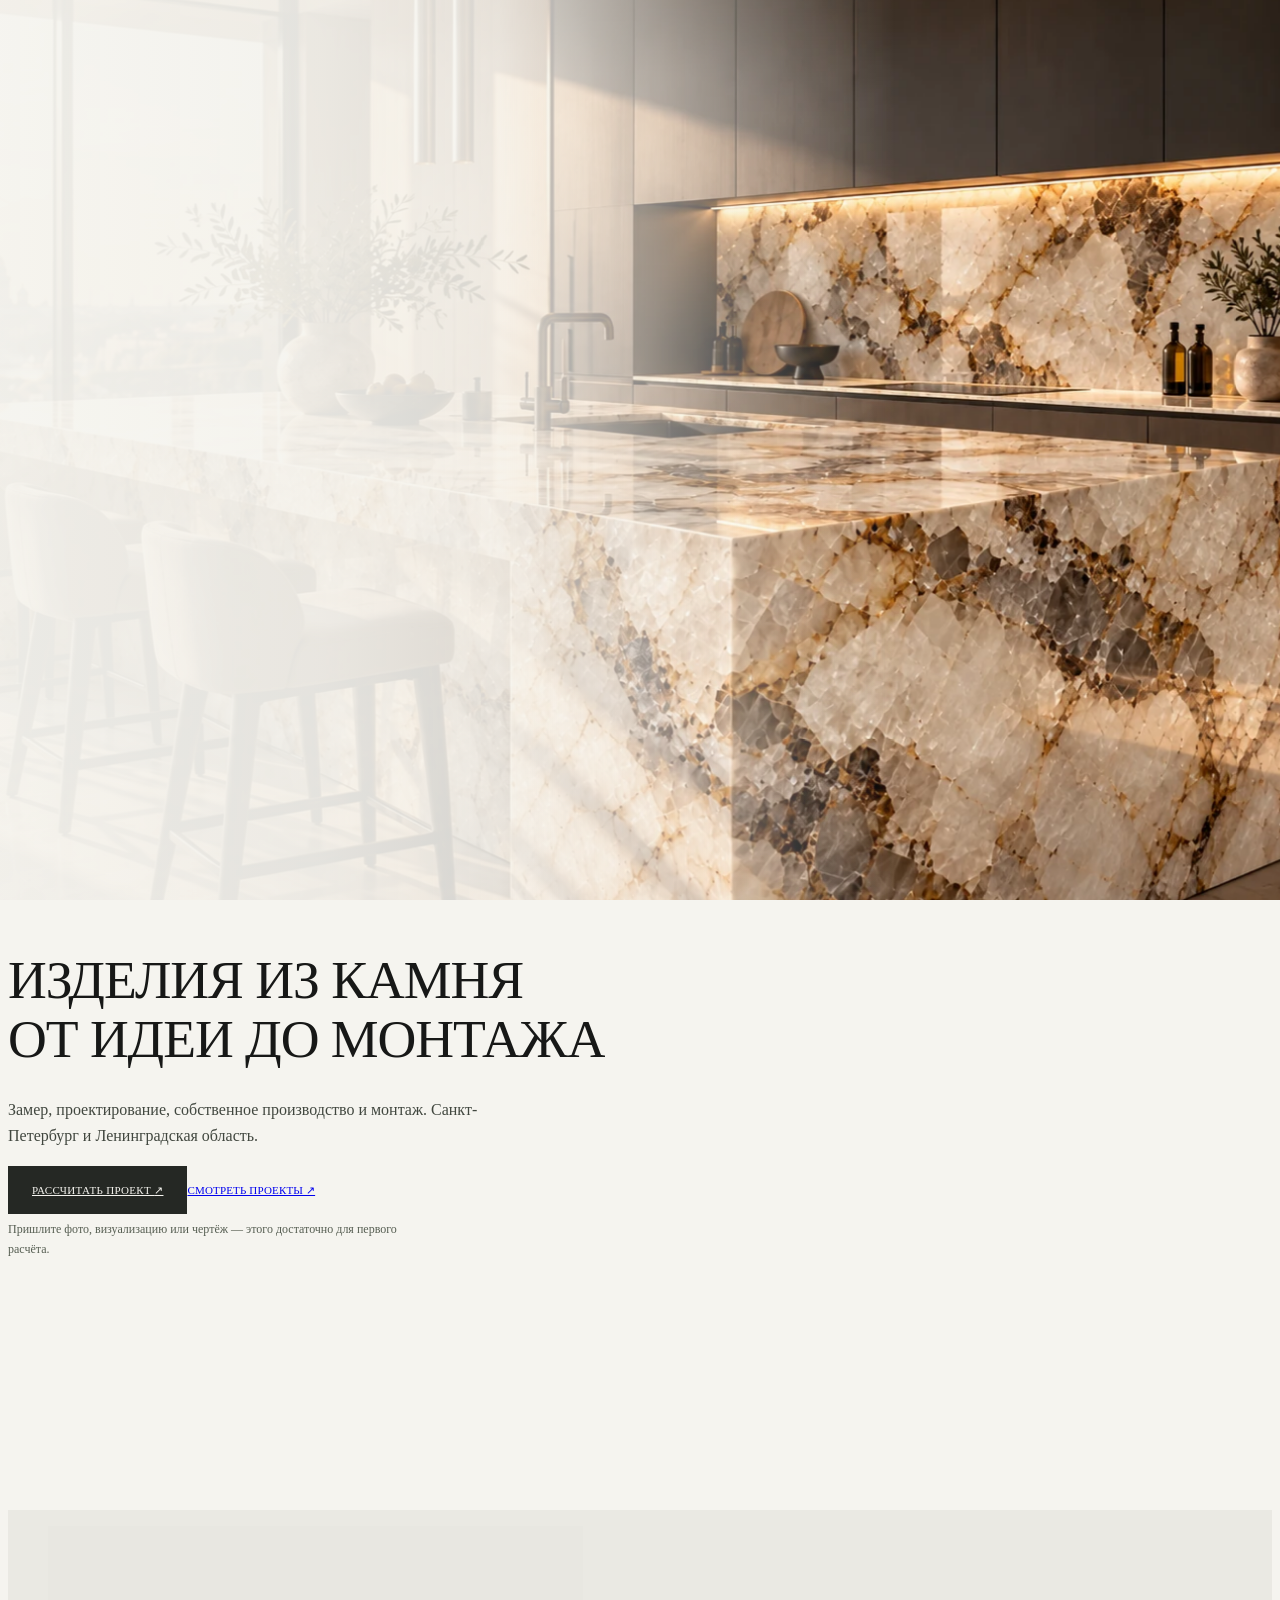
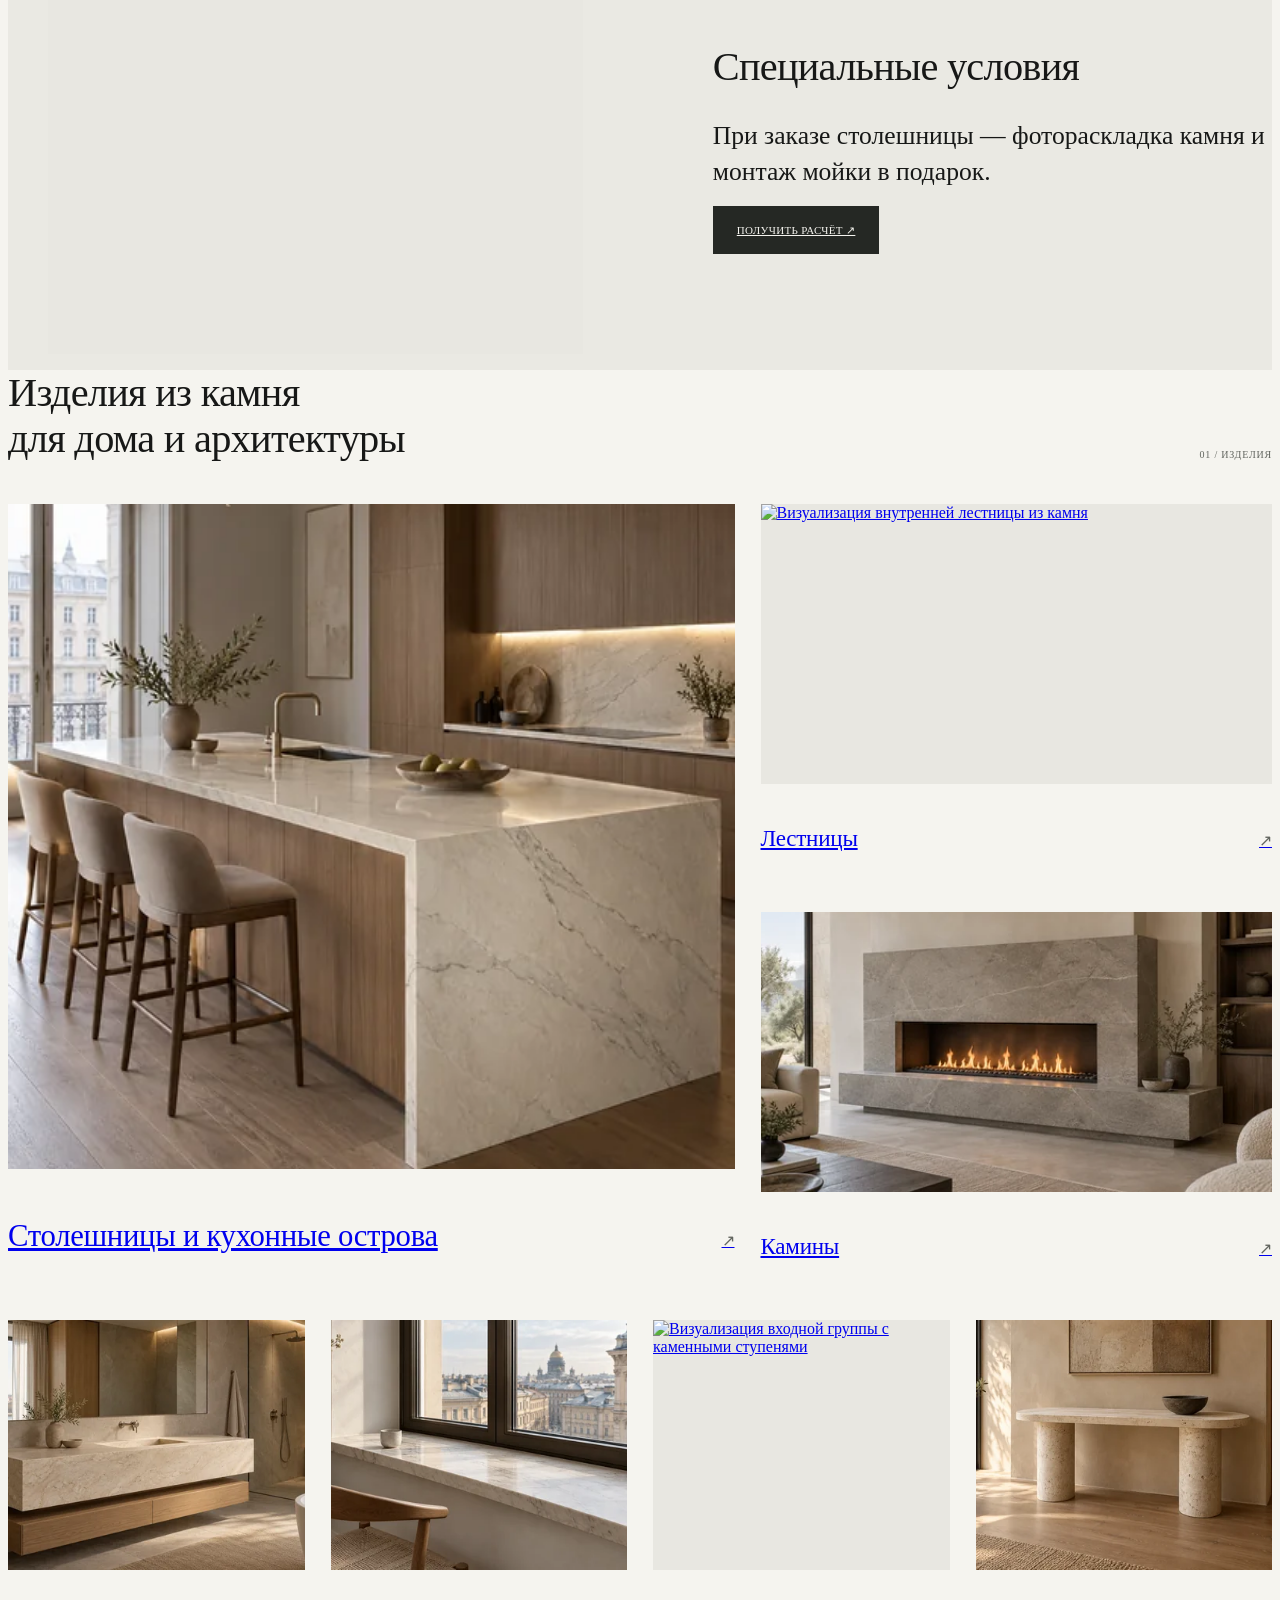
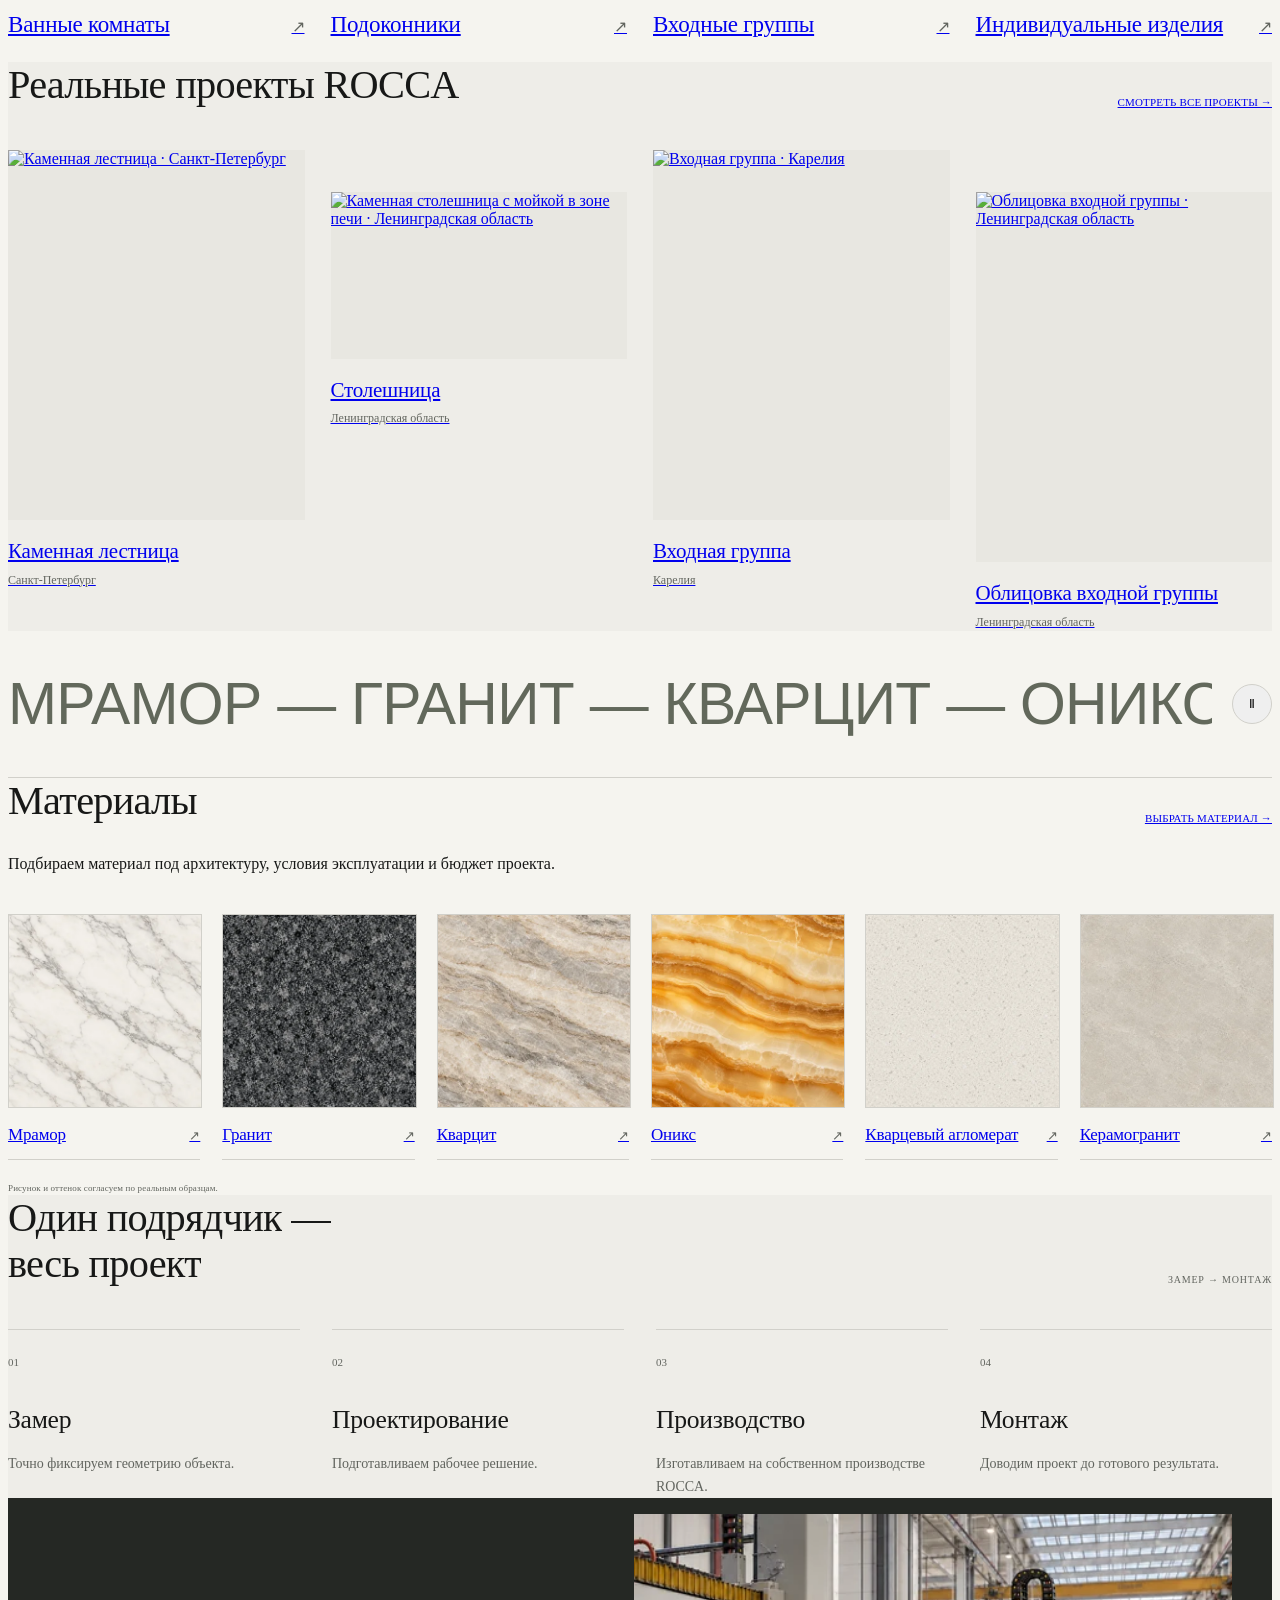
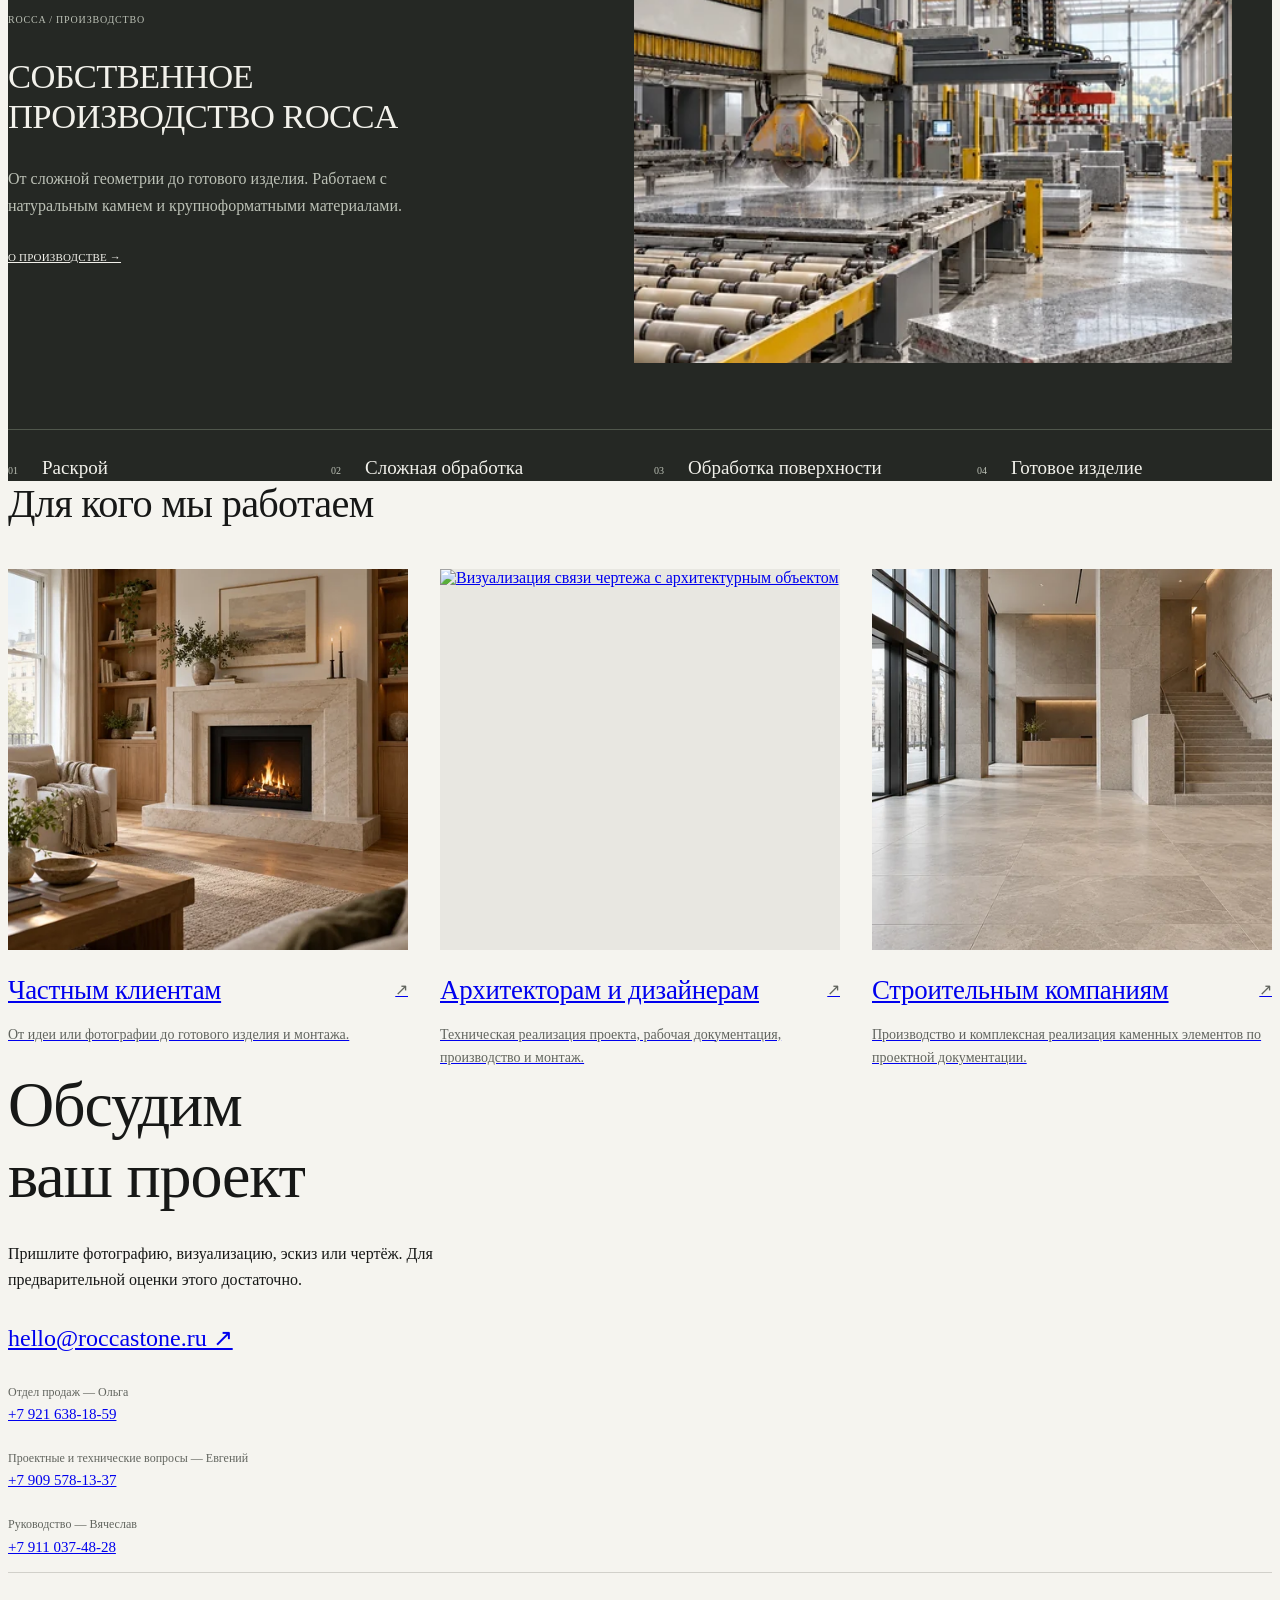
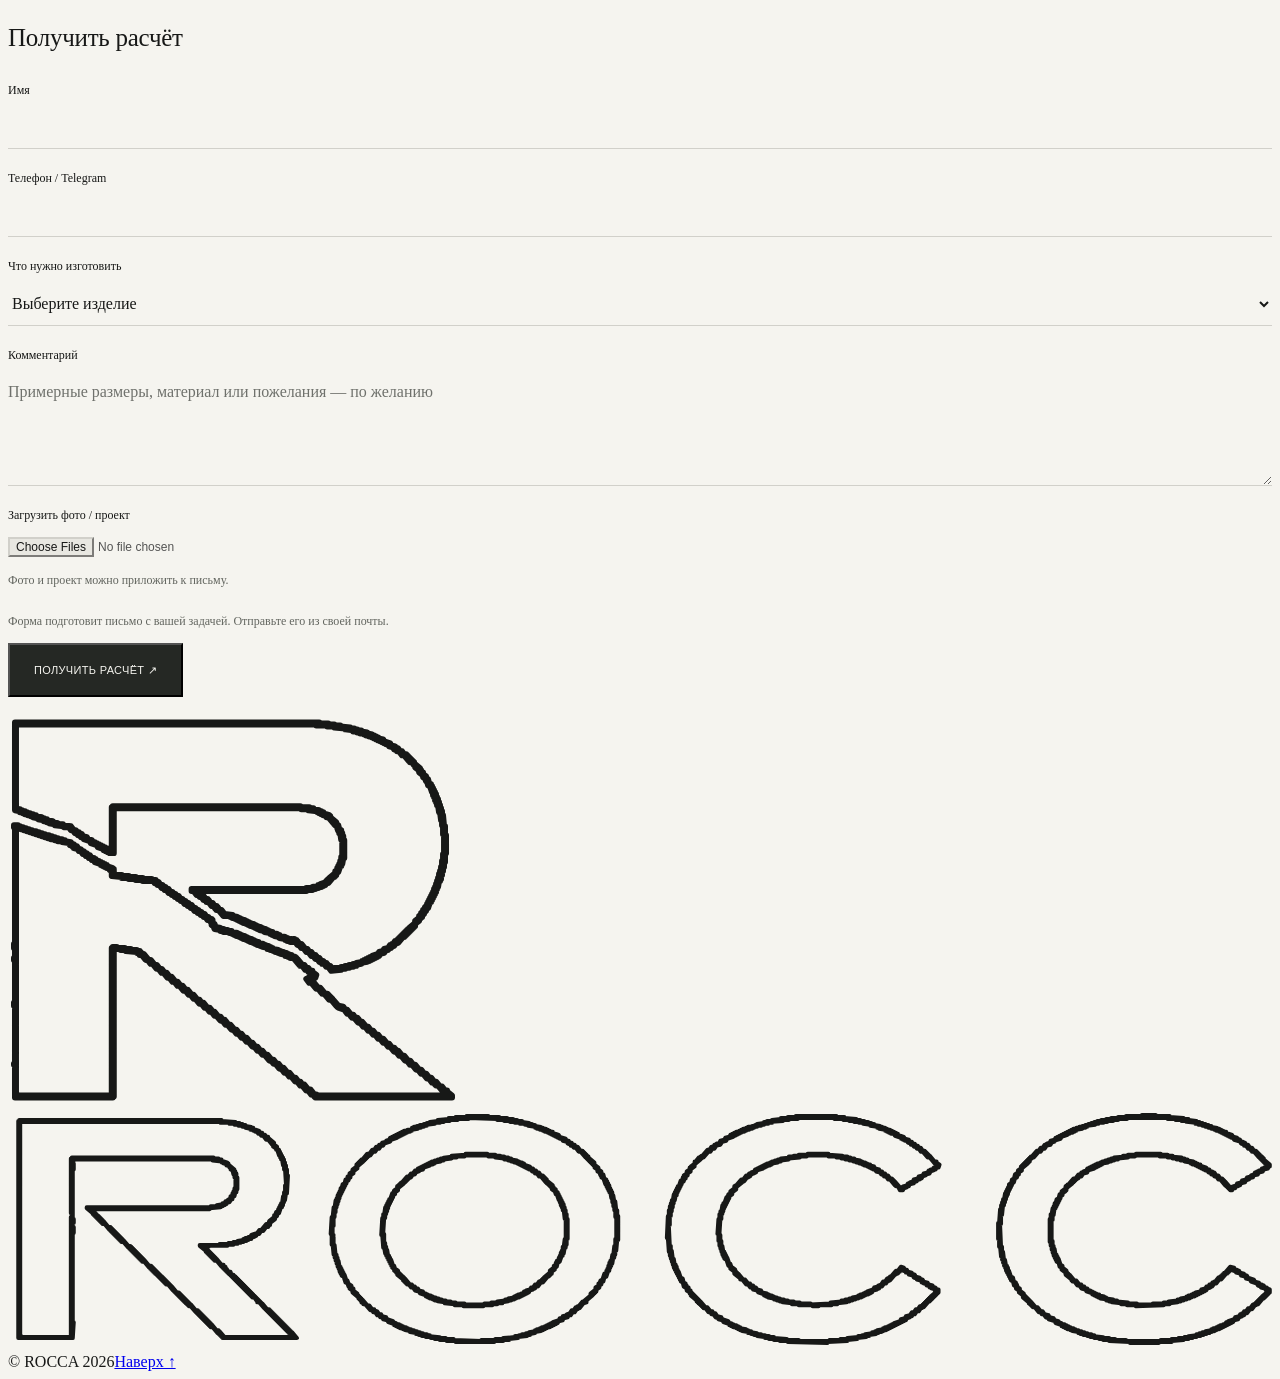
==== commit 6dfc873b: "Show full countertop project photograph on Light homepage" ====
--- a/index.html
+++ b/index.html
@@ -4,4 +4,4 @@
 <script defer src="/assets/js/motion.js"></script>
 </head><body class="private-home rocca-light editorial-home"><a class="skip" href="#main">Перейти к содержанию</a><header><a aria-label="ROCCA — главная" class="brand" href="/"><span class="brand-symbol"><img alt="" height="390" src="/assets/rocca-symbol-outline.svg" width="450"/></span><span class="brand-wordmark"><img alt="ROCCA" height="240" src="/assets/rocca-wordmark-outline.svg" width="1640"/></span></a><button aria-controls="navigation" aria-expanded="false" class="menu-toggle">Меню <span>+</span></button><nav aria-label="Основная навигация" id="navigation"><a href="/projects" data-event="projects_view">Проекты</a><a href="/#products">Изделия</a><a href="/materials">Материалы</a><a href="/production">Производство</a><a href="/professionals">Для профессионалов</a><a href="/journal">Журнал</a><a href="/contacts">Контакты</a><a class="nav-cta" href="/#contact" data-event="header_quote">Рассчитать проект ↗</a></nav></header><main id="main"><section class="hero editorial-hero" id="top">
 
-<div class="hero-copy"><h1>ИЗДЕЛИЯ ИЗ КАМНЯ<br>ОТ ИДЕИ ДО МОНТАЖА</h1><p class="intro">Замер, проектирование, собственное производство и монтаж. Санкт-Петербург и Ленинградская область.</p><div class="actions"><a class="button solid" href="#contact" data-event="hero_quote">РАССЧИТАТЬ ПРОЕКТ <span>↗</span></a><a class="text-link" href="#works" data-event="projects_view">СМОТРЕТЬ ПРОЕКТЫ ↗</a></div><p class="hero-helper">Пришлите фото, визуализацию или чертёж — этого достаточно для первого расчёта.</p></div><div class="hero-photo"><img src="/assets/hero-private-island-1672.webp" srcset="/assets/hero-private-island-550.webp 550w, /assets/hero-private-island-1100.webp 1100w, /assets/hero-private-island-1672.webp 1672w" sizes="(max-width:700px) 180svh, 100vw" alt="Визуализация кухонного острова и столешницы из камня в современном интерьере" width="1672" height="941" loading="eager" fetchpriority="high" decoding="async"></div></section><section class="section editorial-offer" id="offer" data-promotion hidden><figure data-motion="left"><div class="editorial-media "><img src="/assets/promotions/countertop-sink-v1-1100.webp" srcset="/assets/promotions/countertop-sink-v1-480.webp 480w, /assets/promotions/countertop-sink-v1-1100.webp 1100w" sizes="(max-width:700px) calc(100vw - 44px), 45vw" alt="Визуализация каменной столешницы с мойкой и аккуратной обработкой кромки" width="1100" height="880" loading="lazy" decoding="async"></div></figure><div class="offer-copy"><span class="section-tag" data-promo-date></span><h2 data-motion="grow">Специальные условия</h2><p class="offer-description" data-promo-description>При заказе столешницы — фотораскладка камня и монтаж мойки в подарок.</p><a class="button solid" href="#contact" data-product="Столешница" data-event="promotion_quote">ПОЛУЧИТЬ РАСЧЁТ <span>↗</span></a><p class="promotion-terms" data-promo-terms></p></div></section><section class="section editorial-products" id="products"><div class="editorial-heading"><h2 data-motion="grow">Изделия из камня<br>для дома и архитектуры</h2><span class="section-tag">01 / Изделия</span></div><div class="product-editorial-grid"><article class="product-story product-main" data-motion="left" style="--entry-delay:0ms"><a href="#contact" data-product="Столешница" data-event="category_quote"><div class="editorial-media "><img src="/assets/products/countertop-island-v1-1100.webp" srcset="/assets/products/countertop-island-v1-480.webp 480w, /assets/products/countertop-island-v1-1100.webp 1100w" sizes="(max-width:700px) calc(100vw - 44px), 55vw" alt="Визуализация кухонного острова со светлой каменной столешницей и торцевой панелью" width="1100" height="1375" loading="lazy" decoding="async"></div><div class="product-caption"><h3>Столешницы и кухонные острова</h3><span aria-hidden="true">↗</span></div></a></article><article class="product-story product-stair" data-motion="left" style="--entry-delay:80ms"><a href="#contact" data-product="Лестница" data-event="category_quote"><div class="editorial-media "><img class="" src="/assets/main2.webp" sizes="(max-width:700px) calc(100vw - 44px), 45vw" alt="Визуализация внутренней лестницы из камня" width="1672" height="941" loading="lazy" decoding="async"></div><div class="product-caption"><h3>Лестницы</h3><span aria-hidden="true">↗</span></div></a></article><article class="product-story product-fireplace" data-motion="left" style="--entry-delay:160ms"><a href="#contact" data-product="Камин" data-event="category_quote"><div class="editorial-media "><img src="/assets/products/fireplace-v1-1100.webp" srcset="/assets/products/fireplace-v1-480.webp 480w, /assets/products/fireplace-v1-1100.webp 1100w" sizes="(max-width:700px) calc(100vw - 44px), 45vw" alt="Визуализация современного камина с каменной облицовкой" width="1100" height="733" loading="lazy" decoding="async"></div><div class="product-caption"><h3>Камины</h3><span aria-hidden="true">↗</span></div></a></article><article class="product-story product-small" data-motion="left" style="--entry-delay:0ms"><a href="#contact" data-product="Ванная" data-event="category_quote"><div class="editorial-media "><img src="/assets/products/bathroom-v2-1100.webp" srcset="/assets/products/bathroom-v2-480.webp 480w, /assets/products/bathroom-v2-1100.webp 1100w" sizes="(max-width:700px) calc(100vw - 44px), (max-width:1100px) 45vw, 32vw" alt="Визуализация ванной комнаты с каменной столешницей и встроенной раковиной" width="1100" height="733" loading="lazy" decoding="async"></div><div class="product-caption"><h3>Ванные комнаты</h3><span aria-hidden="true">↗</span></div></a></article><article class="product-story product-sill" data-motion="left" style="--entry-delay:80ms"><a href="#contact" data-product="Подоконники" data-event="category_quote"><div class="editorial-media "><img src="/assets/products/windowsill-v2-1100.webp" srcset="/assets/products/windowsill-v2-480.webp 480w, /assets/products/windowsill-v2-1100.webp 1100w" sizes="(max-width:700px) calc(100vw - 44px), (max-width:1100px) 45vw, 32vw" alt="Визуализация широкого каменного подоконника в жилом интерьере" width="1100" height="733" loading="lazy" decoding="async"></div><div class="product-caption"><h3>Подоконники</h3><span aria-hidden="true">↗</span></div></a></article><article class="product-story product-small" data-motion="left" style="--entry-delay:160ms"><a href="#contact" data-product="Входная группа" data-event="category_quote"><div class="editorial-media "><img class="" src="/assets/main1.webp" sizes="(max-width:700px) calc(100vw - 44px), 45vw" alt="Визуализация входной группы с каменными ступенями" width="1672" height="941" loading="lazy" decoding="async"></div><div class="product-caption"><h3>Входные группы</h3><span aria-hidden="true">↗</span></div></a></article><article class="product-story product-small" data-motion="left" style="--entry-delay:0ms"><a href="#contact" data-product="Индивидуальное изделие" data-event="category_quote"><div class="editorial-media "><img src="/assets/products/bespoke-v2-1100.webp" srcset="/assets/products/bespoke-v2-480.webp 480w, /assets/products/bespoke-v2-1100.webp 1100w" sizes="(max-width:700px) calc(100vw - 44px), (max-width:1100px) 45vw, 32vw" alt="Визуализация индивидуальной каменной консоли" width="1100" height="733" loading="lazy" decoding="async"></div><div class="product-caption"><h3>Индивидуальные изделия</h3><span aria-hidden="true">↗</span></div></a></article></div></section><section class="section editorial-works" id="works"><div class="editorial-heading"><h2 data-motion="grow">Реальные проекты ROCCA</h2><a class="text-link" href="/projects" data-event="projects_view">СМОТРЕТЬ ВСЕ ПРОЕКТЫ →</a></div><div class="work-editorial-grid"><article class="work-story" data-motion="left" style="--entry-delay:0ms"><a href="/projects#saint-petersburg" data-event="projects_view"><div class="editorial-media "><img class="" src="/assets/projects/project-saint-petersburg-staircase-02-1100.webp" srcset="/assets/projects/project-saint-petersburg-staircase-02-480.webp 480w, /assets/projects/project-saint-petersburg-staircase-02-1100.webp 1100w" sizes="(max-width:700px) calc(100vw - 44px), (max-width:1150px) 45vw, 24vw" alt="Каменная лестница · Санкт-Петербург" width="1086" height="1448" loading="lazy" decoding="async"></div><h3>Каменная лестница</h3><p>Санкт-Петербург</p></a></article><article class="work-story" data-motion="left" style="--entry-delay:80ms"><a href="/projects#leningrad-completed" data-event="projects_view"><div class="editorial-media "><img class="" src="/assets/projects/project-leningrad-completed-01-1100.webp" srcset="/assets/projects/project-leningrad-completed-01-480.webp 480w, /assets/projects/project-leningrad-completed-01-1100.webp 1100w" sizes="(max-width:700px) calc(100vw - 44px), (max-width:1150px) 45vw, 24vw" alt="Столешница · Ленинградская область" width="1100" height="440" loading="lazy" decoding="async"></div><h3>Столешница</h3><p>Ленинградская область</p></a></article><article class="work-story" data-motion="left" style="--entry-delay:160ms"><a href="/projects#karelia" data-event="projects_view"><div class="editorial-media "><img class="" src="/assets/projects/project-karelia-before-after-05-1100.webp" srcset="/assets/projects/project-karelia-before-after-05-480.webp 480w, /assets/projects/project-karelia-before-after-05-1100.webp 1100w" sizes="(max-width:700px) calc(100vw - 44px), (max-width:1150px) 45vw, 24vw" alt="Входная группа · Карелия" width="1086" height="1448" loading="lazy" decoding="async"></div><h3>Входная группа</h3><p>Карелия</p></a></article><article class="work-story" data-motion="left" style="--entry-delay:240ms"><a href="/projects#leningrad" data-event="projects_view"><div class="editorial-media "><img class="" src="/assets/projects/project-leningrad-before-after-02-1100.webp" srcset="/assets/projects/project-leningrad-before-after-02-480.webp 480w, /assets/projects/project-leningrad-before-after-02-1100.webp 1100w" sizes="(max-width:700px) calc(100vw - 44px), (max-width:1150px) 45vw, 24vw" alt="Облицовка входной группы · Ленинградская область" width="1100" height="1375" loading="lazy" decoding="async"></div><h3>Облицовка входной группы</h3><p>Ленинградская область</p></a></article></div></section><div class="materials-marquee" aria-label="Материалы ROCCA"><p class="sr-only">Мрамор, гранит, кварцит, оникс, кварцевый агломерат, керамогранит.</p><div class="marquee-window"><div class="marquee-track" aria-hidden="true"><span>МРАМОР — ГРАНИТ — КВАРЦИТ — ОНИКС — КВАРЦЕВЫЙ АГЛОМЕРАТ — КЕРАМОГРАНИТ —&nbsp;</span><span>МРАМОР — ГРАНИТ — КВАРЦИТ — ОНИКС — КВАРЦЕВЫЙ АГЛОМЕРАТ — КЕРАМОГРАНИТ —&nbsp;</span></div></div><button type="button" data-marquee-toggle aria-pressed="false" aria-label="Приостановить строку материалов">Ⅱ</button></div><section class="section editorial-materials" id="materials"><div class="editorial-heading"><h2 data-motion="grow">Материалы</h2><a class="text-link" href="/materials">ВЫБРАТЬ МАТЕРИАЛ →</a></div><p class="section-intro">Подбираем материал под архитектуру, условия эксплуатации и бюджет проекта.</p><div class="material-editorial-grid"><a class="material-story material-card" href="/materials" data-motion="left" style="--entry-delay:0ms"><div class="editorial-media"><img src="/assets/materials/marble-v1-800.webp" srcset="/assets/materials/marble-v1-400.webp 400w, /assets/materials/marble-v1-800.webp 800w" sizes="(max-width:700px) calc((100vw - 62px) / 2), (max-width:1150px) 28vw, 16vw" alt="Иллюстрация фактуры: мрамор" width="800" height="800" loading="lazy" decoding="async"></div><div class="material-caption"><h3>Мрамор</h3><span aria-hidden="true">↗</span></div></a><a class="material-story material-card" href="/materials" data-motion="left" style="--entry-delay:80ms"><div class="editorial-media"><img src="/assets/materials/granite-v1-800.webp" srcset="/assets/materials/granite-v1-400.webp 400w, /assets/materials/granite-v1-800.webp 800w" sizes="(max-width:700px) calc((100vw - 62px) / 2), (max-width:1150px) 28vw, 16vw" alt="Иллюстрация фактуры: гранит" width="800" height="800" loading="lazy" decoding="async"></div><div class="material-caption"><h3>Гранит</h3><span aria-hidden="true">↗</span></div></a><a class="material-story material-card" href="/materials" data-motion="left" style="--entry-delay:160ms"><div class="editorial-media"><img src="/assets/materials/quartzite-v1-800.webp" srcset="/assets/materials/quartzite-v1-400.webp 400w, /assets/materials/quartzite-v1-800.webp 800w" sizes="(max-width:700px) calc((100vw - 62px) / 2), (max-width:1150px) 28vw, 16vw" alt="Иллюстрация фактуры: кварцит" width="800" height="800" loading="lazy" decoding="async"></div><div class="material-caption"><h3>Кварцит</h3><span aria-hidden="true">↗</span></div></a><a class="material-story material-card" href="/materials" data-motion="left" style="--entry-delay:0ms"><div class="editorial-media"><img src="/assets/materials/onyx-v1-800.webp" srcset="/assets/materials/onyx-v1-400.webp 400w, /assets/materials/onyx-v1-800.webp 800w" sizes="(max-width:700px) calc((100vw - 62px) / 2), (max-width:1150px) 28vw, 16vw" alt="Иллюстрация фактуры: оникс" width="800" height="800" loading="lazy" decoding="async"></div><div class="material-caption"><h3>Оникс</h3><span aria-hidden="true">↗</span></div></a><a class="material-story material-card" href="/materials" data-motion="left" style="--entry-delay:80ms"><div class="editorial-media"><img src="/assets/materials/engineered-quartz-v1-800.webp" srcset="/assets/materials/engineered-quartz-v1-400.webp 400w, /assets/materials/engineered-quartz-v1-800.webp 800w" sizes="(max-width:700px) calc((100vw - 62px) / 2), (max-width:1150px) 28vw, 16vw" alt="Иллюстрация фактуры: кварцевый агломерат" width="800" height="800" loading="lazy" decoding="async"></div><div class="material-caption"><h3>Кварцевый агломерат</h3><span aria-hidden="true">↗</span></div></a><a class="material-story material-card" href="/materials" data-motion="left" style="--entry-delay:160ms"><div class="editorial-media"><img src="/assets/materials/porcelain-v1-800.webp" srcset="/assets/materials/porcelain-v1-400.webp 400w, /assets/materials/porcelain-v1-800.webp 800w" sizes="(max-width:700px) calc((100vw - 62px) / 2), (max-width:1150px) 28vw, 16vw" alt="Иллюстрация фактуры: керамогранит" width="800" height="800" loading="lazy" decoding="async"></div><div class="material-caption"><h3>Керамогранит</h3><span aria-hidden="true">↗</span></div></a></div><p class="visual-note material-disclaimer">Рисунок и оттенок согласуем по реальным образцам.</p></section><section class="section editorial-cycle" id="process"><div class="editorial-heading"><h2 data-motion="grow">Один подрядчик —<br>весь проект</h2><span class="section-tag">Замер → монтаж</span></div><ol class="editorial-steps"><li data-motion="grow" style="--entry-delay:0ms"><span>01</span><h3>Замер</h3><p>Точно фиксируем геометрию объекта.</p></li><li data-motion="grow" style="--entry-delay:80ms"><span>02</span><h3>Проектирование</h3><p>Подготавливаем рабочее решение.</p></li><li data-motion="grow" style="--entry-delay:160ms"><span>03</span><h3>Производство</h3><p>Изготавливаем на собственном производстве ROCCA.</p></li><li data-motion="grow" style="--entry-delay:240ms"><span>04</span><h3>Монтаж</h3><p>Доводим проект до готового результата.</p></li></ol></section><section class="section editorial-production" id="production"><div class="production-feature"><div class="production-copy"><span class="section-tag">ROCCA / Производство</span><h2 data-motion="grow">СОБСТВЕННОЕ<br>ПРОИЗВОДСТВО ROCCA</h2><p>От сложной геометрии до готового изделия. Работаем с натуральным камнем и крупноформатными материалами.</p><a class="text-link" href="/production">О ПРОИЗВОДСТВЕ →</a></div><figure data-motion="right"><div class="editorial-media "><img class="" src="/assets/production/production-home-clean-v1-1100.webp" srcset="/assets/production/production-home-clean-v1-480.webp 480w, /assets/production/production-home-clean-v1-1100.webp 1100w" sizes="(max-width:700px) calc(100vw - 44px), 45vw" alt="Производственный цех ROCCA с оборудованием и каменными заготовками" width="1100" height="1375" loading="lazy" decoding="async"></div></figure></div><ol class="production-short-index"><li><span>01</span>Раскрой</li><li><span>02</span>Сложная обработка</li><li><span>03</span>Обработка поверхности</li><li><span>04</span>Готовое изделие</li></ol></section><section class="section editorial-audiences" id="audience"><div class="editorial-heading"><h2 data-motion="grow">Для кого мы работаем</h2></div><div class="audience-editorial-grid"><article class="audience-story" data-motion="left" style="--entry-delay:0ms"><a href="#contact"><div class="editorial-media "><img src="/assets/audiences/private-clients-v1-1100.webp" srcset="/assets/audiences/private-clients-v1-480.webp 480w, /assets/audiences/private-clients-v1-1100.webp 1100w" sizes="(max-width:700px) calc(100vw - 44px), (max-width:1100px) 45vw, 32vw" alt="Визуализация частной гостиной с каменным камином" width="1100" height="1100" loading="lazy" decoding="async"></div><h3>Частным клиентам<span aria-hidden="true">↗</span></h3><p>От идеи или фотографии до готового изделия и монтажа.</p></a></article><article class="audience-story" data-motion="left" style="--entry-delay:80ms"><a href="/professionals"><div class="editorial-media "><img class="" src="/assets/main8.webp" sizes="(max-width:700px) calc(100vw - 44px), 45vw" alt="Визуализация связи чертежа с архитектурным объектом" width="1672" height="941" loading="lazy" decoding="async"></div><h3>Архитекторам и дизайнерам<span aria-hidden="true">↗</span></h3><p>Техническая реализация проекта, рабочая документация, производство и монтаж.</p></a></article><article class="audience-story" data-motion="left" style="--entry-delay:160ms"><a href="/professionals"><div class="editorial-media "><img src="/assets/audiences/construction-companies-v1-1100.webp" srcset="/assets/audiences/construction-companies-v1-480.webp 480w, /assets/audiences/construction-companies-v1-1100.webp 1100w" sizes="(max-width:700px) calc(100vw - 44px), (max-width:1100px) 45vw, 32vw" alt="Визуализация общественного холла с каменной облицовкой и лестницей" width="1100" height="1100" loading="lazy" decoding="async"></div><h3>Строительным компаниям<span aria-hidden="true">↗</span></h3><p>Производство и комплексная реализация каменных элементов по проектной документации.</p></a></article></div></section><section class="section contact editorial-contact" id="contact"><div class="contact-layout"><div class="contact-copy"><h2 data-motion="grow">Обсудим<br>ваш проект</h2><p class="contact-intro">Пришлите фотографию, визуализацию, эскиз или чертёж. Для предварительной оценки этого достаточно.</p><a class="email" href="mailto:hello@roccastone.ru" data-event="email_click">hello@roccastone.ru ↗</a><p class="roles">Отдел продаж — Ольга<br><a href="tel:+79216381859" data-event="phone_click">+7 921 638-18-59</a><br><br>Проектные и технические вопросы — Евгений<br><a href="tel:+79095781337" data-event="phone_click">+7 909 578-13-37</a><br><br>Руководство — Вячеслав<br><a href="tel:+79110374828" data-event="phone_click">+7 911 037-48-28</a></p></div><form id="private-form" aria-labelledby="form-title"><h3 id="form-title">Получить расчёт</h3><div class="form-row"><label>Имя<input name="name" autocomplete="name" maxlength="100" required></label><label>Телефон / Telegram<input name="contact" autocomplete="tel" maxlength="150" required></label></div><label>Что нужно изготовить<select name="product" required><option value="">Выберите изделие</option><option>Столешница</option><option>Кухонный остров</option><option>Лестница</option><option>Камин</option><option>Подоконники</option><option>Ванная</option><option>Входная группа</option><option>Панно</option><option>Индивидуальное изделие</option><option>Другое</option></select></label><label>Комментарий<textarea name="task" maxlength="4000" rows="3" placeholder="Примерные размеры, материал или пожелания — по желанию"></textarea></label><label class="file-label" data-online-upload hidden>Загрузить фото / проект<input type="file" name="files" accept=".pdf,.dwg,.dxf,.jpg,.jpeg,.png" multiple disabled><span id="file-note">Фото и проект можно приложить к письму.</span></label><label class="honeypot" aria-hidden="true">Не заполнять<input name="website" tabindex="-1" autocomplete="off"></label><p class="form-note" id="form-mode">Форма подготовит письмо с вашей задачей. Отправьте его из своей почты.</p><button class="button solid" type="submit" data-event="form_submit">ПОЛУЧИТЬ РАСЧЁТ <span>↗</span></button><a class="text-link" id="private-draft" hidden>ОТКРЫТЬ И ОТПРАВИТЬ ПИСЬМО ↗</a><p id="private-status" role="status" aria-live="polite"></p><noscript><p>Для расчёта позвоните Ольге или напишите на hello@roccastone.ru.</p></noscript></form></div></section></main><footer><a aria-label="ROCCA — наверх" class="brand" href="#top"><span class="brand-symbol"><img alt="" height="390" src="/assets/rocca-symbol-outline.svg" width="450"/></span><span class="brand-wordmark"><img alt="ROCCA" height="240" src="/assets/rocca-wordmark-outline.svg" width="1640"/></span></a><span>© ROCCA 2026</span><a href="#top">Наверх ↑</a></footer><div class="mobile-cta" id="mobile-cta" hidden><a class="button solid" href="#contact" data-event="sticky_quote">РАССЧИТАТЬ ПРОЕКТ <span>↗</span></a></div></body></html>+<div class="hero-copy"><h1>ИЗДЕЛИЯ ИЗ КАМНЯ<br>ОТ ИДЕИ ДО МОНТАЖА</h1><p class="intro">Замер, проектирование, собственное производство и монтаж. Санкт-Петербург и Ленинградская область.</p><div class="actions"><a class="button solid" href="#contact" data-event="hero_quote">РАССЧИТАТЬ ПРОЕКТ <span>↗</span></a><a class="text-link" href="#works" data-event="projects_view">СМОТРЕТЬ ПРОЕКТЫ ↗</a></div><p class="hero-helper">Пришлите фото, визуализацию или чертёж — этого достаточно для первого расчёта.</p></div><div class="hero-photo"><img src="/assets/hero-private-island-1672.webp" srcset="/assets/hero-private-island-550.webp 550w, /assets/hero-private-island-1100.webp 1100w, /assets/hero-private-island-1672.webp 1672w" sizes="(max-width:700px) 180svh, 100vw" alt="Визуализация кухонного острова и столешницы из камня в современном интерьере" width="1672" height="941" loading="eager" fetchpriority="high" decoding="async"></div></section><section class="section editorial-offer" id="offer" data-promotion hidden><figure data-motion="left"><div class="editorial-media "><img src="/assets/promotions/countertop-sink-v1-1100.webp" srcset="/assets/promotions/countertop-sink-v1-480.webp 480w, /assets/promotions/countertop-sink-v1-1100.webp 1100w" sizes="(max-width:700px) calc(100vw - 44px), 45vw" alt="Визуализация каменной столешницы с мойкой и аккуратной обработкой кромки" width="1100" height="880" loading="lazy" decoding="async"></div></figure><div class="offer-copy"><span class="section-tag" data-promo-date></span><h2 data-motion="grow">Специальные условия</h2><p class="offer-description" data-promo-description>При заказе столешницы — фотораскладка камня и монтаж мойки в подарок.</p><a class="button solid" href="#contact" data-product="Столешница" data-event="promotion_quote">ПОЛУЧИТЬ РАСЧЁТ <span>↗</span></a><p class="promotion-terms" data-promo-terms></p></div></section><section class="section editorial-products" id="products"><div class="editorial-heading"><h2 data-motion="grow">Изделия из камня<br>для дома и архитектуры</h2><span class="section-tag">01 / Изделия</span></div><div class="product-editorial-grid"><article class="product-story product-main" data-motion="left" style="--entry-delay:0ms"><a href="#contact" data-product="Столешница" data-event="category_quote"><div class="editorial-media "><img src="/assets/products/countertop-island-v1-1100.webp" srcset="/assets/products/countertop-island-v1-480.webp 480w, /assets/products/countertop-island-v1-1100.webp 1100w" sizes="(max-width:700px) calc(100vw - 44px), 55vw" alt="Визуализация кухонного острова со светлой каменной столешницей и торцевой панелью" width="1100" height="1375" loading="lazy" decoding="async"></div><div class="product-caption"><h3>Столешницы и кухонные острова</h3><span aria-hidden="true">↗</span></div></a></article><article class="product-story product-stair" data-motion="left" style="--entry-delay:80ms"><a href="#contact" data-product="Лестница" data-event="category_quote"><div class="editorial-media "><img class="" src="/assets/main2.webp" sizes="(max-width:700px) calc(100vw - 44px), 45vw" alt="Визуализация внутренней лестницы из камня" width="1672" height="941" loading="lazy" decoding="async"></div><div class="product-caption"><h3>Лестницы</h3><span aria-hidden="true">↗</span></div></a></article><article class="product-story product-fireplace" data-motion="left" style="--entry-delay:160ms"><a href="#contact" data-product="Камин" data-event="category_quote"><div class="editorial-media "><img src="/assets/products/fireplace-v1-1100.webp" srcset="/assets/products/fireplace-v1-480.webp 480w, /assets/products/fireplace-v1-1100.webp 1100w" sizes="(max-width:700px) calc(100vw - 44px), 45vw" alt="Визуализация современного камина с каменной облицовкой" width="1100" height="733" loading="lazy" decoding="async"></div><div class="product-caption"><h3>Камины</h3><span aria-hidden="true">↗</span></div></a></article><article class="product-story product-small" data-motion="left" style="--entry-delay:0ms"><a href="#contact" data-product="Ванная" data-event="category_quote"><div class="editorial-media "><img src="/assets/products/bathroom-v2-1100.webp" srcset="/assets/products/bathroom-v2-480.webp 480w, /assets/products/bathroom-v2-1100.webp 1100w" sizes="(max-width:700px) calc(100vw - 44px), (max-width:1100px) 45vw, 32vw" alt="Визуализация ванной комнаты с каменной столешницей и встроенной раковиной" width="1100" height="733" loading="lazy" decoding="async"></div><div class="product-caption"><h3>Ванные комнаты</h3><span aria-hidden="true">↗</span></div></a></article><article class="product-story product-sill" data-motion="left" style="--entry-delay:80ms"><a href="#contact" data-product="Подоконники" data-event="category_quote"><div class="editorial-media "><img src="/assets/products/windowsill-v2-1100.webp" srcset="/assets/products/windowsill-v2-480.webp 480w, /assets/products/windowsill-v2-1100.webp 1100w" sizes="(max-width:700px) calc(100vw - 44px), (max-width:1100px) 45vw, 32vw" alt="Визуализация широкого каменного подоконника в жилом интерьере" width="1100" height="733" loading="lazy" decoding="async"></div><div class="product-caption"><h3>Подоконники</h3><span aria-hidden="true">↗</span></div></a></article><article class="product-story product-small" data-motion="left" style="--entry-delay:160ms"><a href="#contact" data-product="Входная группа" data-event="category_quote"><div class="editorial-media "><img class="" src="/assets/main1.webp" sizes="(max-width:700px) calc(100vw - 44px), 45vw" alt="Визуализация входной группы с каменными ступенями" width="1672" height="941" loading="lazy" decoding="async"></div><div class="product-caption"><h3>Входные группы</h3><span aria-hidden="true">↗</span></div></a></article><article class="product-story product-small" data-motion="left" style="--entry-delay:0ms"><a href="#contact" data-product="Индивидуальное изделие" data-event="category_quote"><div class="editorial-media "><img src="/assets/products/bespoke-v2-1100.webp" srcset="/assets/products/bespoke-v2-480.webp 480w, /assets/products/bespoke-v2-1100.webp 1100w" sizes="(max-width:700px) calc(100vw - 44px), (max-width:1100px) 45vw, 32vw" alt="Визуализация индивидуальной каменной консоли" width="1100" height="733" loading="lazy" decoding="async"></div><div class="product-caption"><h3>Индивидуальные изделия</h3><span aria-hidden="true">↗</span></div></a></article></div></section><section class="section editorial-works" id="works"><div class="editorial-heading"><h2 data-motion="grow">Реальные проекты ROCCA</h2><a class="text-link" href="/projects" data-event="projects_view">СМОТРЕТЬ ВСЕ ПРОЕКТЫ →</a></div><div class="work-editorial-grid"><article class="work-story" data-motion="left" style="--entry-delay:0ms"><a href="/projects#saint-petersburg" data-event="projects_view"><div class="editorial-media "><img class="" src="/assets/projects/project-saint-petersburg-staircase-02-1100.webp" srcset="/assets/projects/project-saint-petersburg-staircase-02-480.webp 480w, /assets/projects/project-saint-petersburg-staircase-02-1100.webp 1100w" sizes="(max-width:700px) calc(100vw - 44px), (max-width:1150px) 45vw, 24vw" alt="Каменная лестница · Санкт-Петербург" width="1086" height="1448" loading="lazy" decoding="async"></div><h3>Каменная лестница</h3><p>Санкт-Петербург</p></a></article><article class="work-story" data-motion="left" style="--entry-delay:80ms"><a href="/projects#leningrad-completed" data-event="projects_view"><div class="editorial-media " style="aspect-ratio:1100/619"><img class="" src="/assets/projects/project-leningrad-completed-03-1100.webp" srcset="/assets/projects/project-leningrad-completed-03-480.webp 480w, /assets/projects/project-leningrad-completed-03-1100.webp 1100w" sizes="(max-width:700px) calc(100vw - 44px), (max-width:1150px) 45vw, 24vw" alt="Каменная столешница с мойкой в зоне печи · Ленинградская область" width="1100" height="619" loading="lazy" decoding="async"></div><h3>Столешница</h3><p>Ленинградская область</p></a></article><article class="work-story" data-motion="left" style="--entry-delay:160ms"><a href="/projects#karelia" data-event="projects_view"><div class="editorial-media "><img class="" src="/assets/projects/project-karelia-before-after-05-1100.webp" srcset="/assets/projects/project-karelia-before-after-05-480.webp 480w, /assets/projects/project-karelia-before-after-05-1100.webp 1100w" sizes="(max-width:700px) calc(100vw - 44px), (max-width:1150px) 45vw, 24vw" alt="Входная группа · Карелия" width="1086" height="1448" loading="lazy" decoding="async"></div><h3>Входная группа</h3><p>Карелия</p></a></article><article class="work-story" data-motion="left" style="--entry-delay:240ms"><a href="/projects#leningrad" data-event="projects_view"><div class="editorial-media "><img class="" src="/assets/projects/project-leningrad-before-after-02-1100.webp" srcset="/assets/projects/project-leningrad-before-after-02-480.webp 480w, /assets/projects/project-leningrad-before-after-02-1100.webp 1100w" sizes="(max-width:700px) calc(100vw - 44px), (max-width:1150px) 45vw, 24vw" alt="Облицовка входной группы · Ленинградская область" width="1100" height="1375" loading="lazy" decoding="async"></div><h3>Облицовка входной группы</h3><p>Ленинградская область</p></a></article></div></section><div class="materials-marquee" aria-label="Материалы ROCCA"><p class="sr-only">Мрамор, гранит, кварцит, оникс, кварцевый агломерат, керамогранит.</p><div class="marquee-window"><div class="marquee-track" aria-hidden="true"><span>МРАМОР — ГРАНИТ — КВАРЦИТ — ОНИКС — КВАРЦЕВЫЙ АГЛОМЕРАТ — КЕРАМОГРАНИТ —&nbsp;</span><span>МРАМОР — ГРАНИТ — КВАРЦИТ — ОНИКС — КВАРЦЕВЫЙ АГЛОМЕРАТ — КЕРАМОГРАНИТ —&nbsp;</span></div></div><button type="button" data-marquee-toggle aria-pressed="false" aria-label="Приостановить строку материалов">Ⅱ</button></div><section class="section editorial-materials" id="materials"><div class="editorial-heading"><h2 data-motion="grow">Материалы</h2><a class="text-link" href="/materials">ВЫБРАТЬ МАТЕРИАЛ →</a></div><p class="section-intro">Подбираем материал под архитектуру, условия эксплуатации и бюджет проекта.</p><div class="material-editorial-grid"><a class="material-story material-card" href="/materials" data-motion="left" style="--entry-delay:0ms"><div class="editorial-media"><img src="/assets/materials/marble-v1-800.webp" srcset="/assets/materials/marble-v1-400.webp 400w, /assets/materials/marble-v1-800.webp 800w" sizes="(max-width:700px) calc((100vw - 62px) / 2), (max-width:1150px) 28vw, 16vw" alt="Иллюстрация фактуры: мрамор" width="800" height="800" loading="lazy" decoding="async"></div><div class="material-caption"><h3>Мрамор</h3><span aria-hidden="true">↗</span></div></a><a class="material-story material-card" href="/materials" data-motion="left" style="--entry-delay:80ms"><div class="editorial-media"><img src="/assets/materials/granite-v1-800.webp" srcset="/assets/materials/granite-v1-400.webp 400w, /assets/materials/granite-v1-800.webp 800w" sizes="(max-width:700px) calc((100vw - 62px) / 2), (max-width:1150px) 28vw, 16vw" alt="Иллюстрация фактуры: гранит" width="800" height="800" loading="lazy" decoding="async"></div><div class="material-caption"><h3>Гранит</h3><span aria-hidden="true">↗</span></div></a><a class="material-story material-card" href="/materials" data-motion="left" style="--entry-delay:160ms"><div class="editorial-media"><img src="/assets/materials/quartzite-v1-800.webp" srcset="/assets/materials/quartzite-v1-400.webp 400w, /assets/materials/quartzite-v1-800.webp 800w" sizes="(max-width:700px) calc((100vw - 62px) / 2), (max-width:1150px) 28vw, 16vw" alt="Иллюстрация фактуры: кварцит" width="800" height="800" loading="lazy" decoding="async"></div><div class="material-caption"><h3>Кварцит</h3><span aria-hidden="true">↗</span></div></a><a class="material-story material-card" href="/materials" data-motion="left" style="--entry-delay:0ms"><div class="editorial-media"><img src="/assets/materials/onyx-v1-800.webp" srcset="/assets/materials/onyx-v1-400.webp 400w, /assets/materials/onyx-v1-800.webp 800w" sizes="(max-width:700px) calc((100vw - 62px) / 2), (max-width:1150px) 28vw, 16vw" alt="Иллюстрация фактуры: оникс" width="800" height="800" loading="lazy" decoding="async"></div><div class="material-caption"><h3>Оникс</h3><span aria-hidden="true">↗</span></div></a><a class="material-story material-card" href="/materials" data-motion="left" style="--entry-delay:80ms"><div class="editorial-media"><img src="/assets/materials/engineered-quartz-v1-800.webp" srcset="/assets/materials/engineered-quartz-v1-400.webp 400w, /assets/materials/engineered-quartz-v1-800.webp 800w" sizes="(max-width:700px) calc((100vw - 62px) / 2), (max-width:1150px) 28vw, 16vw" alt="Иллюстрация фактуры: кварцевый агломерат" width="800" height="800" loading="lazy" decoding="async"></div><div class="material-caption"><h3>Кварцевый агломерат</h3><span aria-hidden="true">↗</span></div></a><a class="material-story material-card" href="/materials" data-motion="left" style="--entry-delay:160ms"><div class="editorial-media"><img src="/assets/materials/porcelain-v1-800.webp" srcset="/assets/materials/porcelain-v1-400.webp 400w, /assets/materials/porcelain-v1-800.webp 800w" sizes="(max-width:700px) calc((100vw - 62px) / 2), (max-width:1150px) 28vw, 16vw" alt="Иллюстрация фактуры: керамогранит" width="800" height="800" loading="lazy" decoding="async"></div><div class="material-caption"><h3>Керамогранит</h3><span aria-hidden="true">↗</span></div></a></div><p class="visual-note material-disclaimer">Рисунок и оттенок согласуем по реальным образцам.</p></section><section class="section editorial-cycle" id="process"><div class="editorial-heading"><h2 data-motion="grow">Один подрядчик —<br>весь проект</h2><span class="section-tag">Замер → монтаж</span></div><ol class="editorial-steps"><li data-motion="grow" style="--entry-delay:0ms"><span>01</span><h3>Замер</h3><p>Точно фиксируем геометрию объекта.</p></li><li data-motion="grow" style="--entry-delay:80ms"><span>02</span><h3>Проектирование</h3><p>Подготавливаем рабочее решение.</p></li><li data-motion="grow" style="--entry-delay:160ms"><span>03</span><h3>Производство</h3><p>Изготавливаем на собственном производстве ROCCA.</p></li><li data-motion="grow" style="--entry-delay:240ms"><span>04</span><h3>Монтаж</h3><p>Доводим проект до готового результата.</p></li></ol></section><section class="section editorial-production" id="production"><div class="production-feature"><div class="production-copy"><span class="section-tag">ROCCA / Производство</span><h2 data-motion="grow">СОБСТВЕННОЕ<br>ПРОИЗВОДСТВО ROCCA</h2><p>От сложной геометрии до готового изделия. Работаем с натуральным камнем и крупноформатными материалами.</p><a class="text-link" href="/production">О ПРОИЗВОДСТВЕ →</a></div><figure data-motion="right"><div class="editorial-media "><img class="" src="/assets/production/production-home-clean-v1-1100.webp" srcset="/assets/production/production-home-clean-v1-480.webp 480w, /assets/production/production-home-clean-v1-1100.webp 1100w" sizes="(max-width:700px) calc(100vw - 44px), 45vw" alt="Производственный цех ROCCA с оборудованием и каменными заготовками" width="1100" height="1375" loading="lazy" decoding="async"></div></figure></div><ol class="production-short-index"><li><span>01</span>Раскрой</li><li><span>02</span>Сложная обработка</li><li><span>03</span>Обработка поверхности</li><li><span>04</span>Готовое изделие</li></ol></section><section class="section editorial-audiences" id="audience"><div class="editorial-heading"><h2 data-motion="grow">Для кого мы работаем</h2></div><div class="audience-editorial-grid"><article class="audience-story" data-motion="left" style="--entry-delay:0ms"><a href="#contact"><div class="editorial-media "><img src="/assets/audiences/private-clients-v1-1100.webp" srcset="/assets/audiences/private-clients-v1-480.webp 480w, /assets/audiences/private-clients-v1-1100.webp 1100w" sizes="(max-width:700px) calc(100vw - 44px), (max-width:1100px) 45vw, 32vw" alt="Визуализация частной гостиной с каменным камином" width="1100" height="1100" loading="lazy" decoding="async"></div><h3>Частным клиентам<span aria-hidden="true">↗</span></h3><p>От идеи или фотографии до готового изделия и монтажа.</p></a></article><article class="audience-story" data-motion="left" style="--entry-delay:80ms"><a href="/professionals"><div class="editorial-media "><img class="" src="/assets/main8.webp" sizes="(max-width:700px) calc(100vw - 44px), 45vw" alt="Визуализация связи чертежа с архитектурным объектом" width="1672" height="941" loading="lazy" decoding="async"></div><h3>Архитекторам и дизайнерам<span aria-hidden="true">↗</span></h3><p>Техническая реализация проекта, рабочая документация, производство и монтаж.</p></a></article><article class="audience-story" data-motion="left" style="--entry-delay:160ms"><a href="/professionals"><div class="editorial-media "><img src="/assets/audiences/construction-companies-v1-1100.webp" srcset="/assets/audiences/construction-companies-v1-480.webp 480w, /assets/audiences/construction-companies-v1-1100.webp 1100w" sizes="(max-width:700px) calc(100vw - 44px), (max-width:1100px) 45vw, 32vw" alt="Визуализация общественного холла с каменной облицовкой и лестницей" width="1100" height="1100" loading="lazy" decoding="async"></div><h3>Строительным компаниям<span aria-hidden="true">↗</span></h3><p>Производство и комплексная реализация каменных элементов по проектной документации.</p></a></article></div></section><section class="section contact editorial-contact" id="contact"><div class="contact-layout"><div class="contact-copy"><h2 data-motion="grow">Обсудим<br>ваш проект</h2><p class="contact-intro">Пришлите фотографию, визуализацию, эскиз или чертёж. Для предварительной оценки этого достаточно.</p><a class="email" href="mailto:hello@roccastone.ru" data-event="email_click">hello@roccastone.ru ↗</a><p class="roles">Отдел продаж — Ольга<br><a href="tel:+79216381859" data-event="phone_click">+7 921 638-18-59</a><br><br>Проектные и технические вопросы — Евгений<br><a href="tel:+79095781337" data-event="phone_click">+7 909 578-13-37</a><br><br>Руководство — Вячеслав<br><a href="tel:+79110374828" data-event="phone_click">+7 911 037-48-28</a></p></div><form id="private-form" aria-labelledby="form-title"><h3 id="form-title">Получить расчёт</h3><div class="form-row"><label>Имя<input name="name" autocomplete="name" maxlength="100" required></label><label>Телефон / Telegram<input name="contact" autocomplete="tel" maxlength="150" required></label></div><label>Что нужно изготовить<select name="product" required><option value="">Выберите изделие</option><option>Столешница</option><option>Кухонный остров</option><option>Лестница</option><option>Камин</option><option>Подоконники</option><option>Ванная</option><option>Входная группа</option><option>Панно</option><option>Индивидуальное изделие</option><option>Другое</option></select></label><label>Комментарий<textarea name="task" maxlength="4000" rows="3" placeholder="Примерные размеры, материал или пожелания — по желанию"></textarea></label><label class="file-label" data-online-upload hidden>Загрузить фото / проект<input type="file" name="files" accept=".pdf,.dwg,.dxf,.jpg,.jpeg,.png" multiple disabled><span id="file-note">Фото и проект можно приложить к письму.</span></label><label class="honeypot" aria-hidden="true">Не заполнять<input name="website" tabindex="-1" autocomplete="off"></label><p class="form-note" id="form-mode">Форма подготовит письмо с вашей задачей. Отправьте его из своей почты.</p><button class="button solid" type="submit" data-event="form_submit">ПОЛУЧИТЬ РАСЧЁТ <span>↗</span></button><a class="text-link" id="private-draft" hidden>ОТКРЫТЬ И ОТПРАВИТЬ ПИСЬМО ↗</a><p id="private-status" role="status" aria-live="polite"></p><noscript><p>Для расчёта позвоните Ольге или напишите на hello@roccastone.ru.</p></noscript></form></div></section></main><footer><a aria-label="ROCCA — наверх" class="brand" href="#top"><span class="brand-symbol"><img alt="" height="390" src="/assets/rocca-symbol-outline.svg" width="450"/></span><span class="brand-wordmark"><img alt="ROCCA" height="240" src="/assets/rocca-wordmark-outline.svg" width="1640"/></span></a><span>© ROCCA 2026</span><a href="#top">Наверх ↑</a></footer><div class="mobile-cta" id="mobile-cta" hidden><a class="button solid" href="#contact" data-event="sticky_quote">РАССЧИТАТЬ ПРОЕКТ <span>↗</span></a></div></body></html>
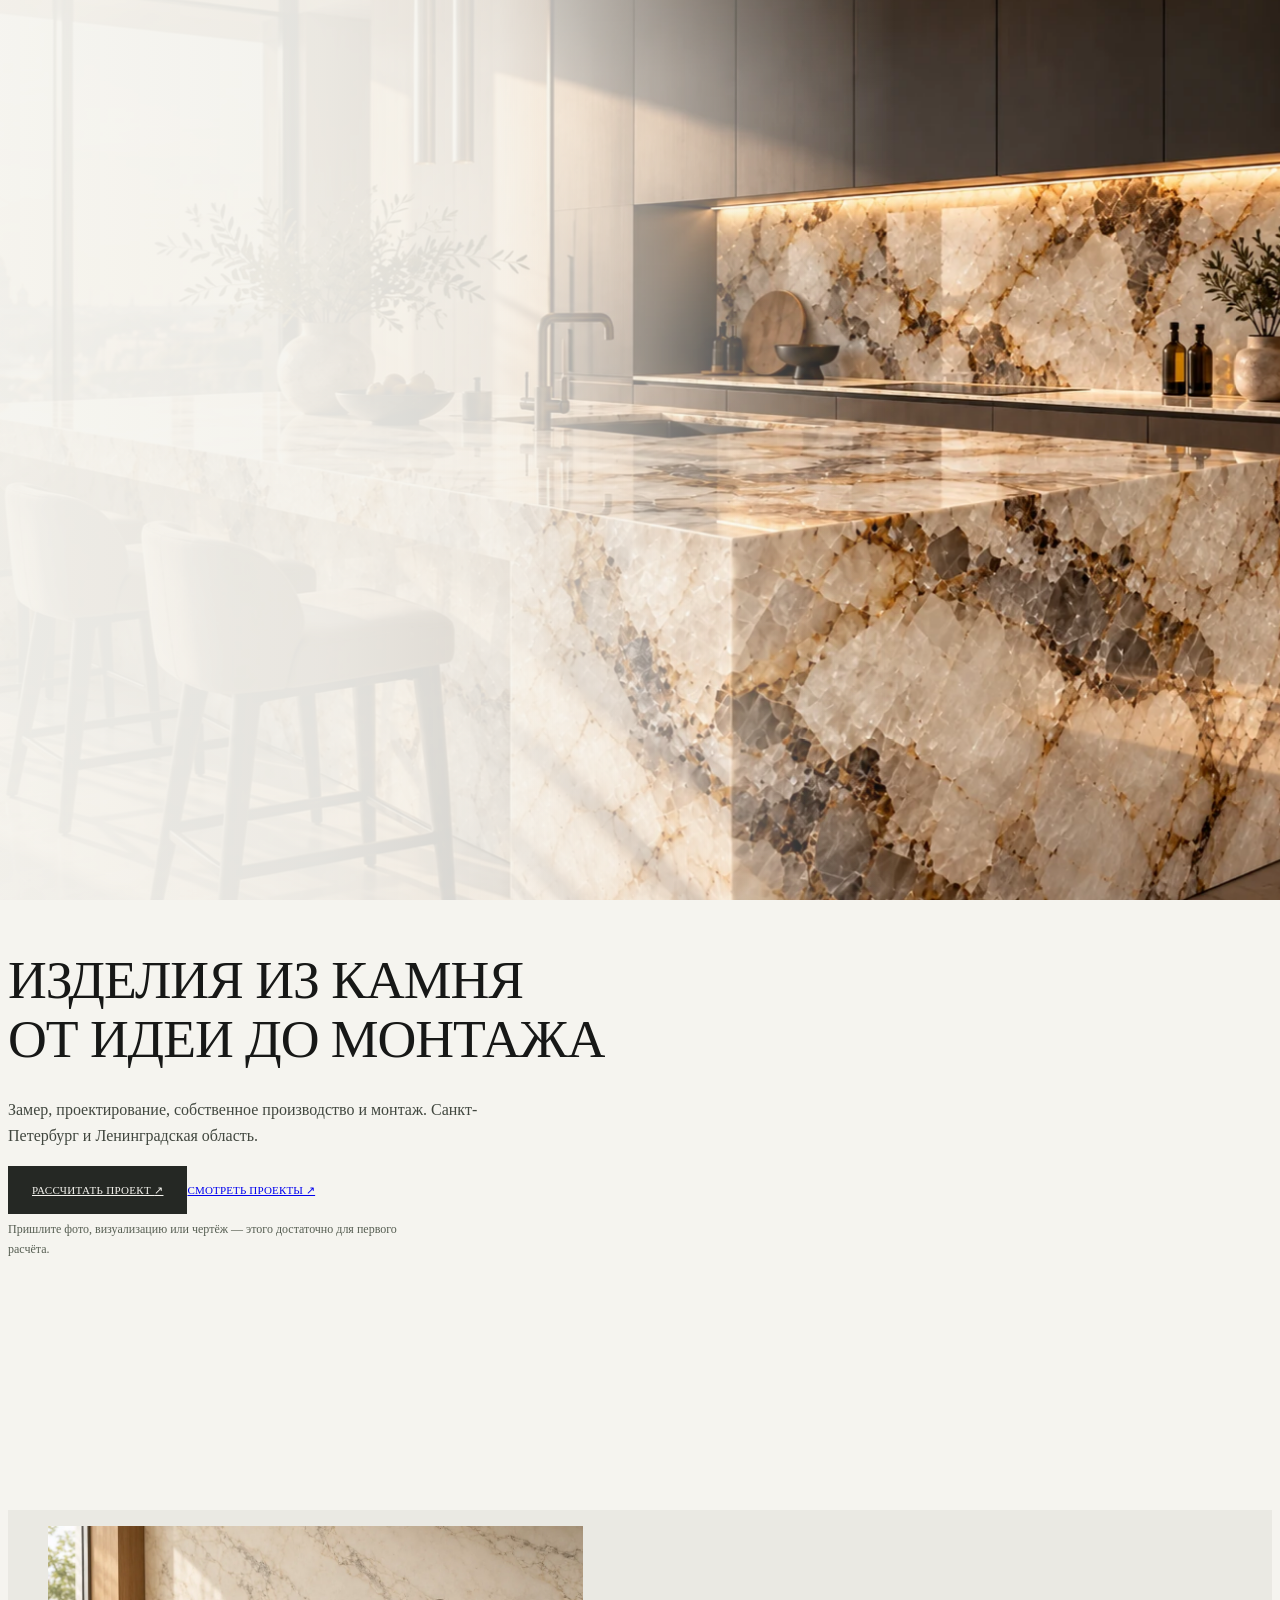
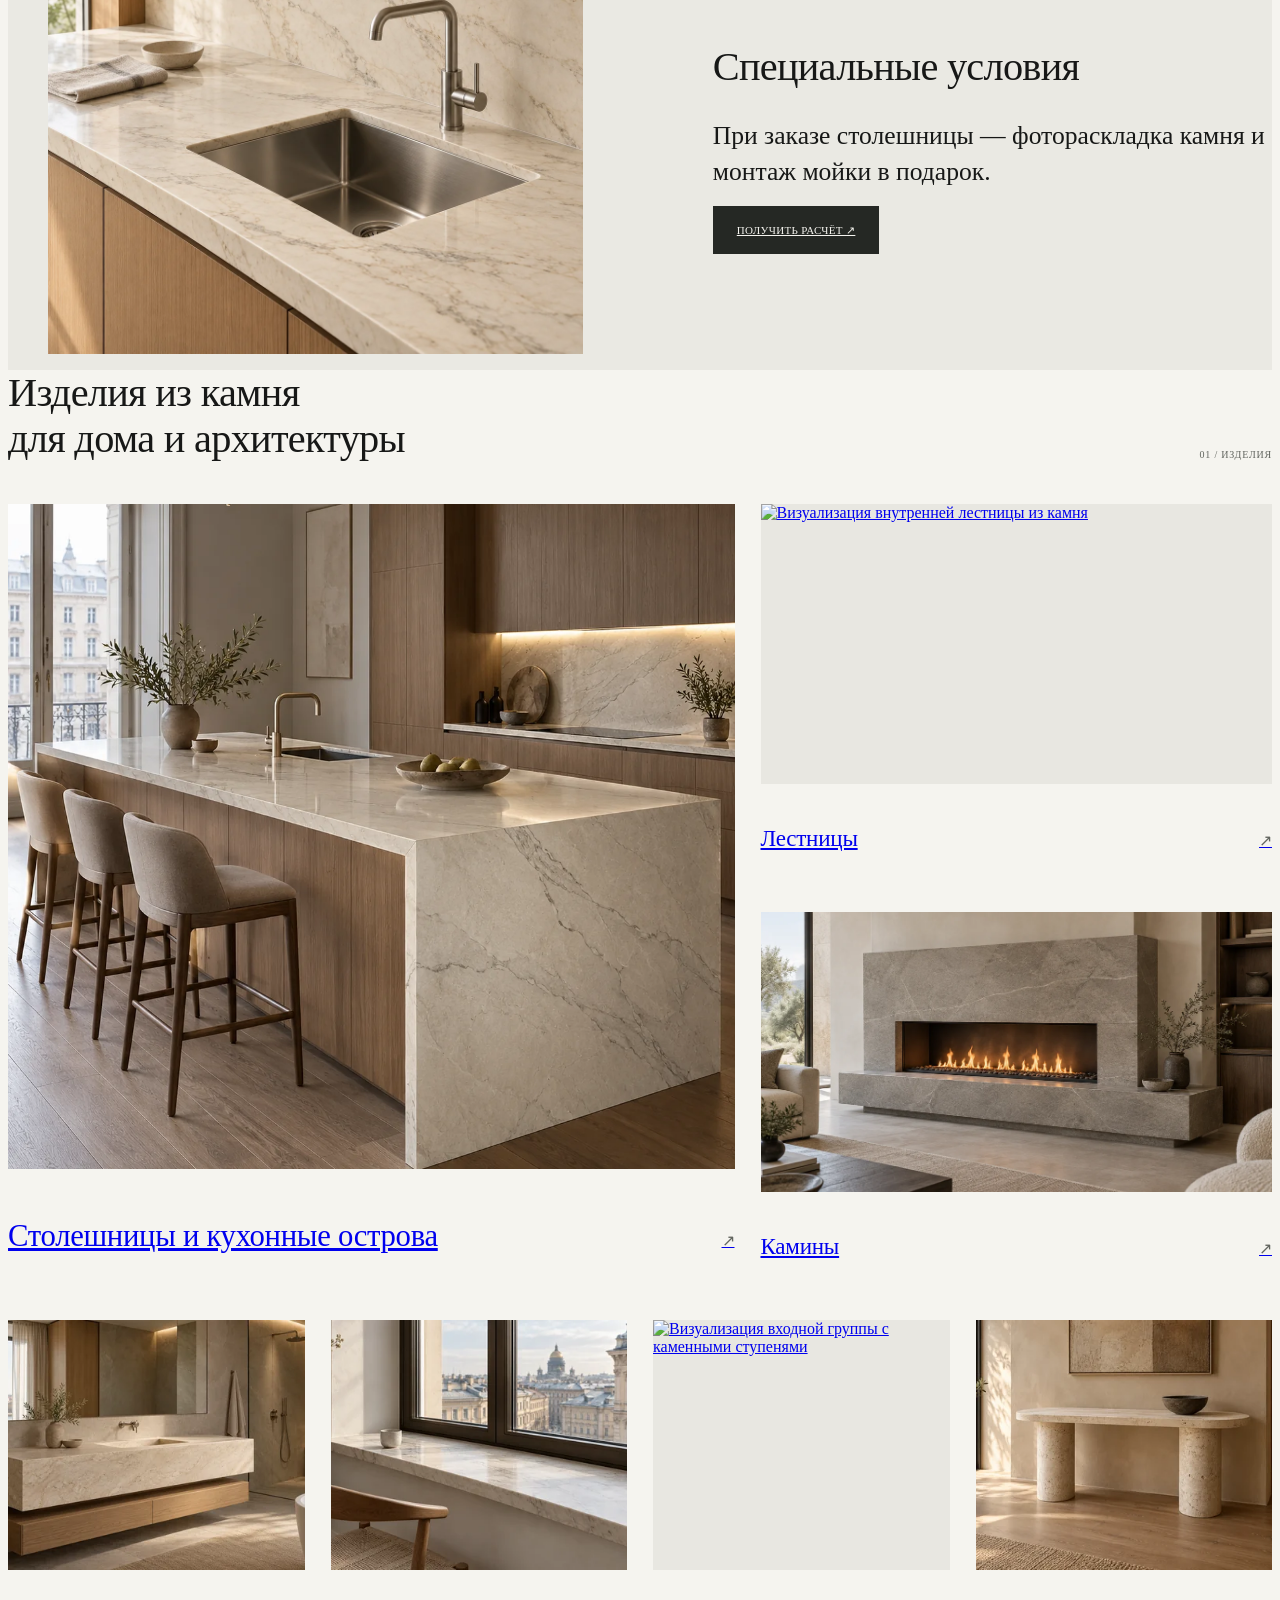
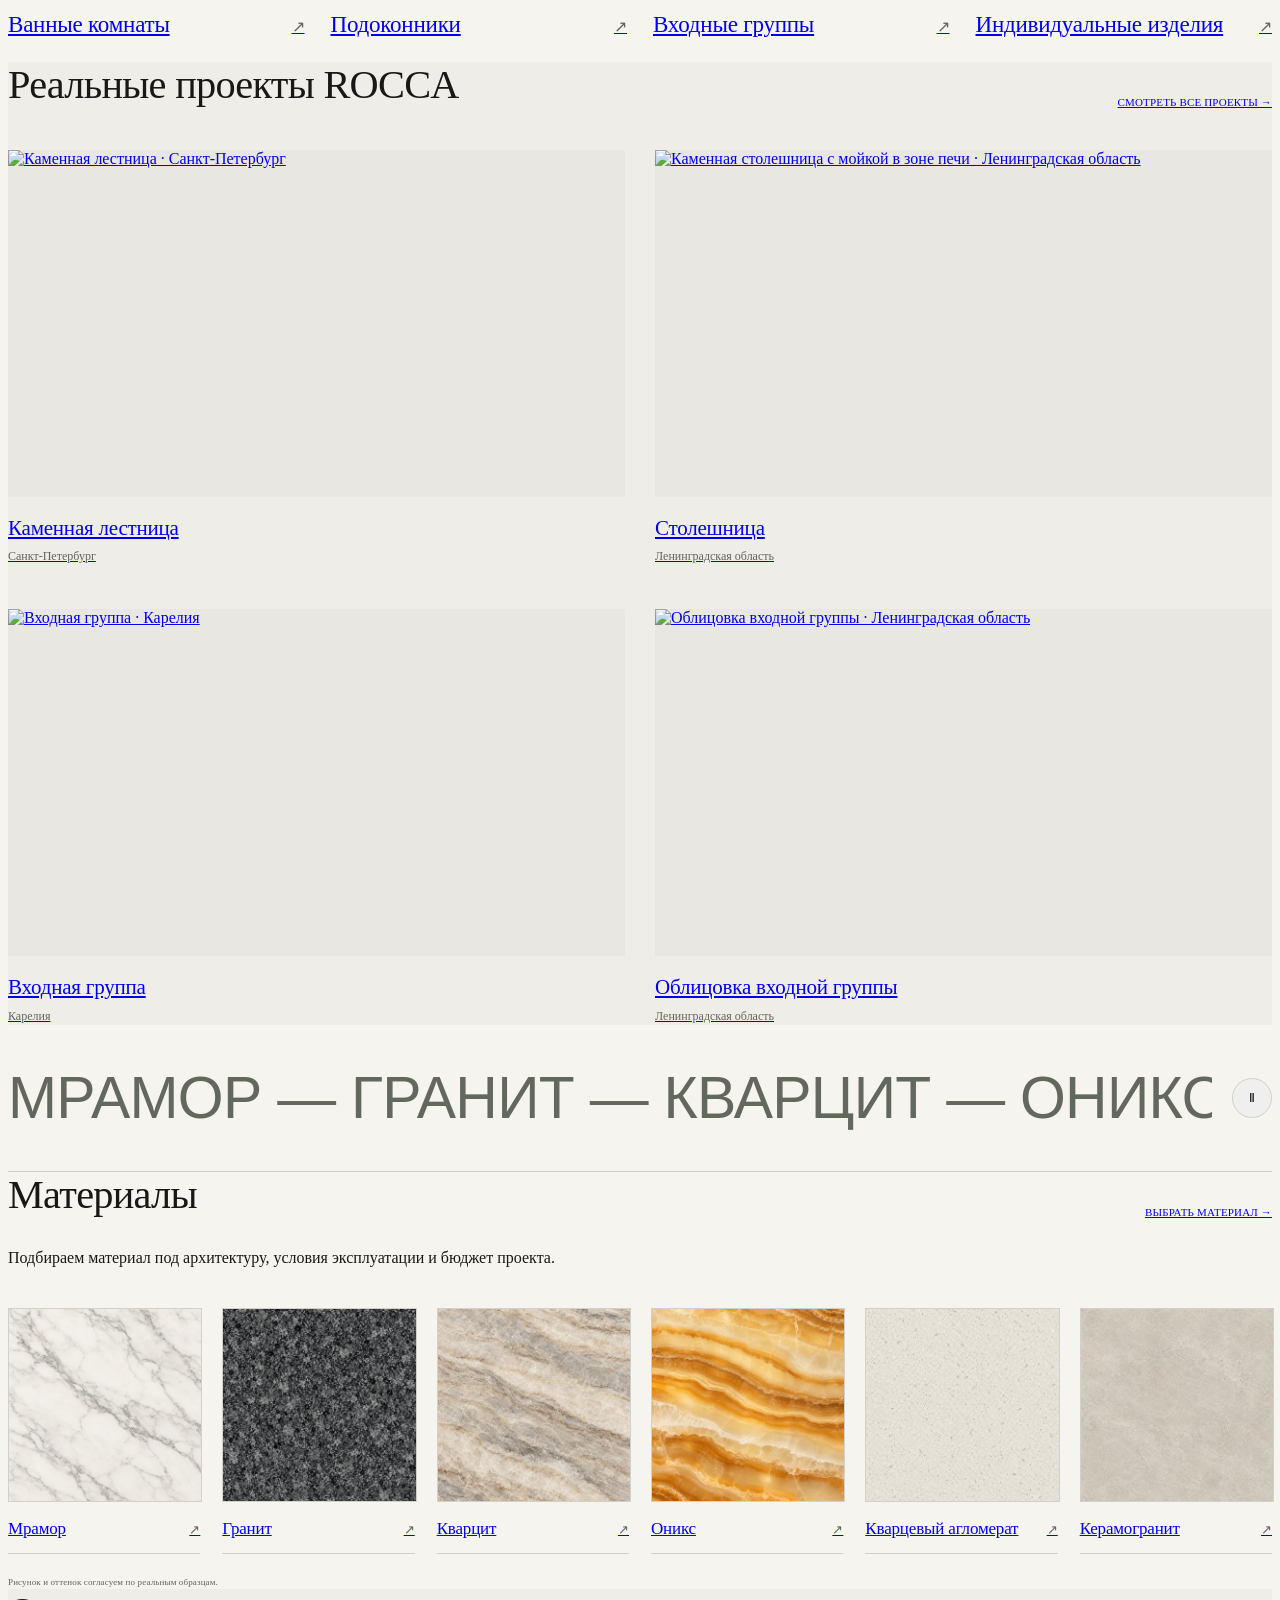
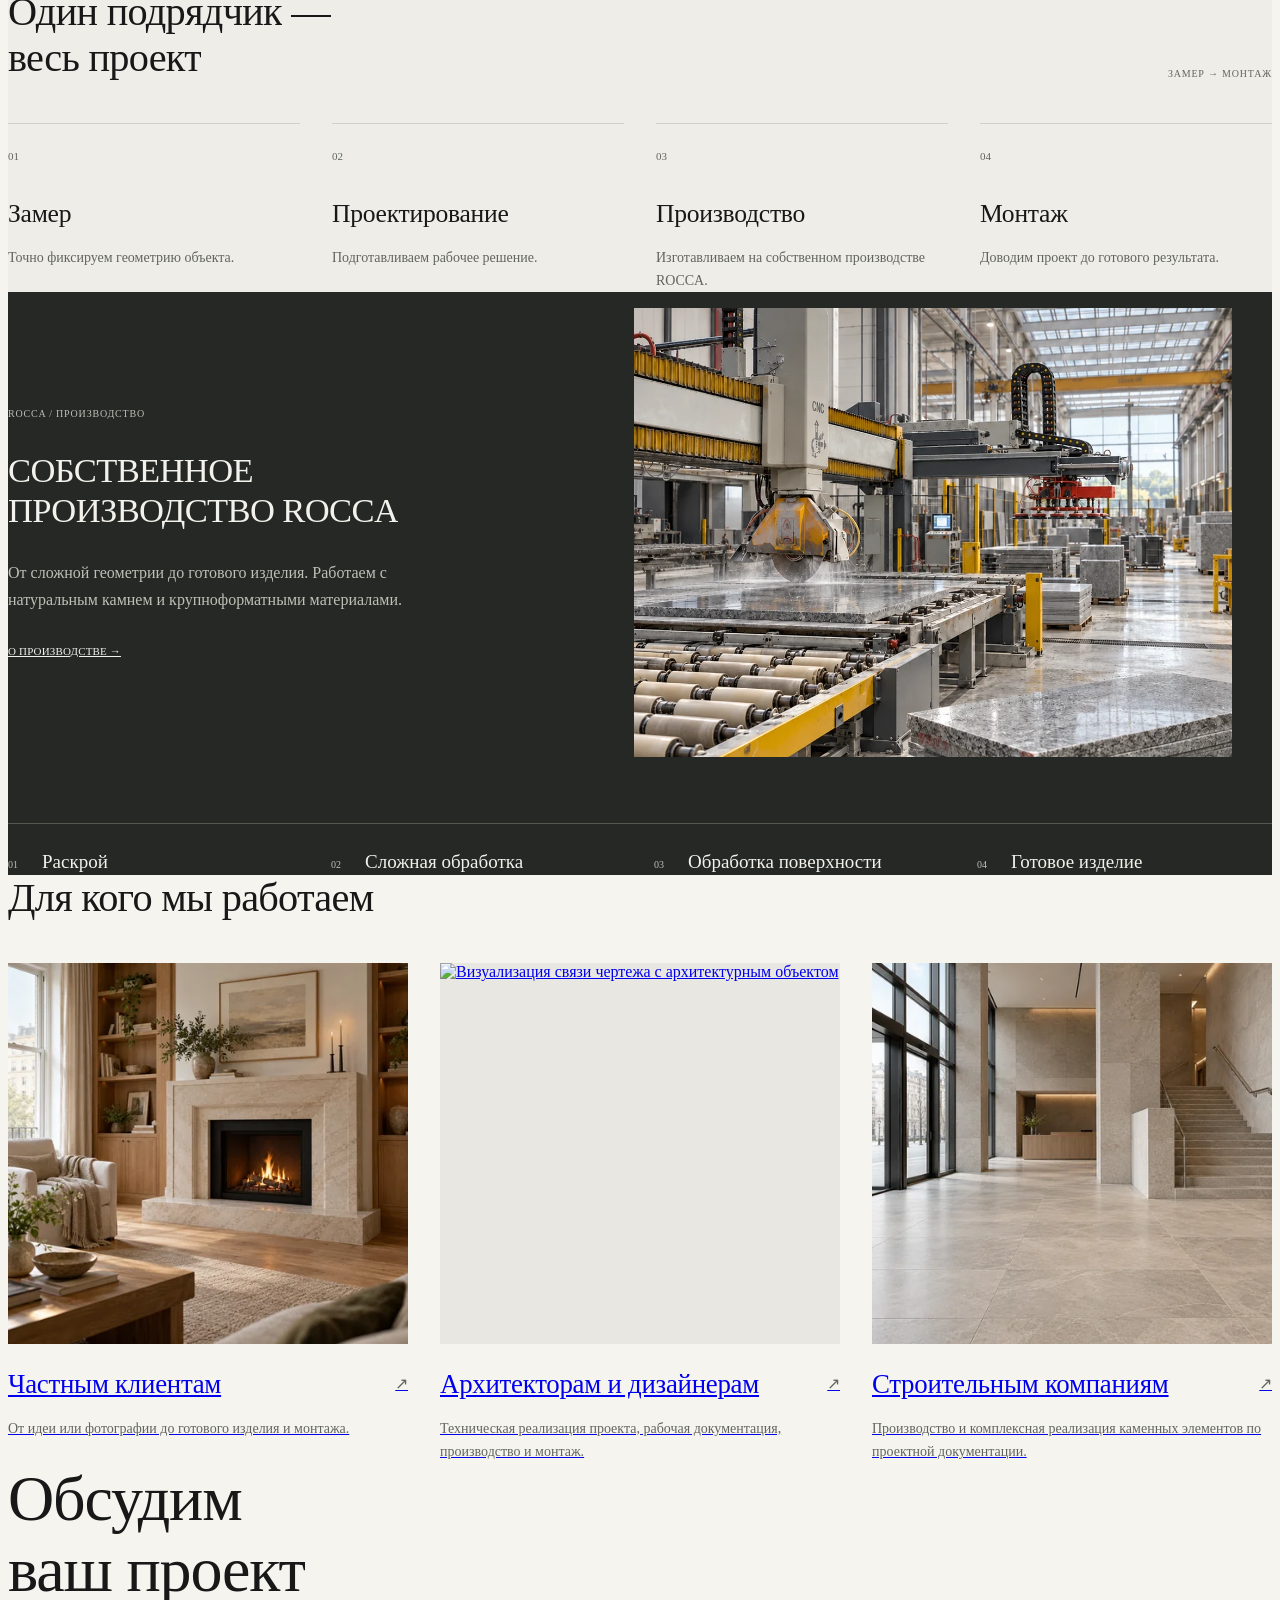
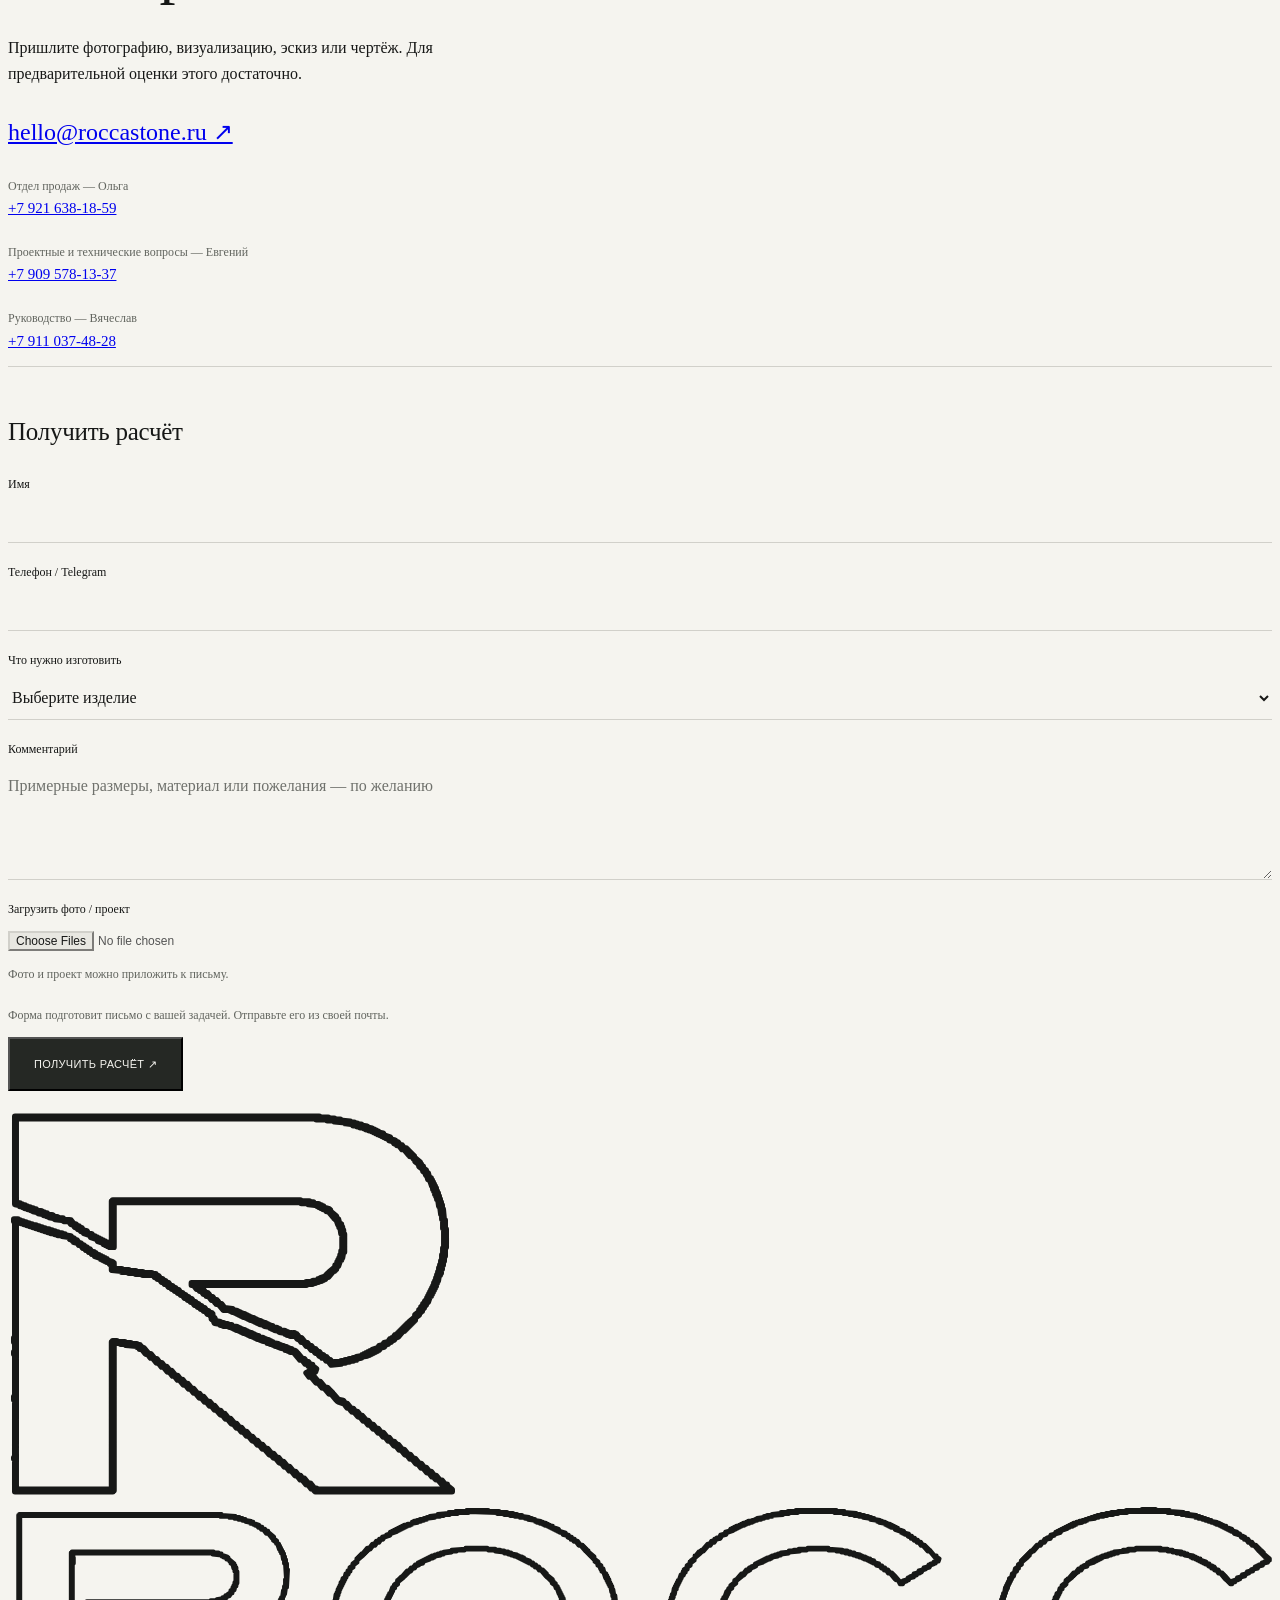
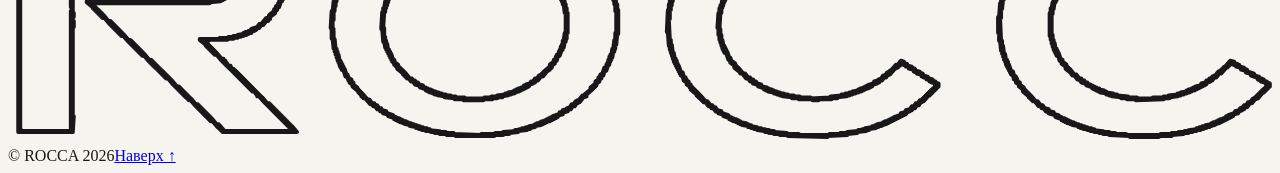
==== commit f7e2b357: "Balance homepage project cards in a consistent two-column layout" ====
--- a/index.html
+++ b/index.html
@@ -4,4 +4,4 @@
 <script defer src="/assets/js/motion.js"></script>
 </head><body class="private-home rocca-light editorial-home"><a class="skip" href="#main">Перейти к содержанию</a><header><a aria-label="ROCCA — главная" class="brand" href="/"><span class="brand-symbol"><img alt="" height="390" src="/assets/rocca-symbol-outline.svg" width="450"/></span><span class="brand-wordmark"><img alt="ROCCA" height="240" src="/assets/rocca-wordmark-outline.svg" width="1640"/></span></a><button aria-controls="navigation" aria-expanded="false" class="menu-toggle">Меню <span>+</span></button><nav aria-label="Основная навигация" id="navigation"><a href="/projects" data-event="projects_view">Проекты</a><a href="/#products">Изделия</a><a href="/materials">Материалы</a><a href="/production">Производство</a><a href="/professionals">Для профессионалов</a><a href="/journal">Журнал</a><a href="/contacts">Контакты</a><a class="nav-cta" href="/#contact" data-event="header_quote">Рассчитать проект ↗</a></nav></header><main id="main"><section class="hero editorial-hero" id="top">
 
-<div class="hero-copy"><h1>ИЗДЕЛИЯ ИЗ КАМНЯ<br>ОТ ИДЕИ ДО МОНТАЖА</h1><p class="intro">Замер, проектирование, собственное производство и монтаж. Санкт-Петербург и Ленинградская область.</p><div class="actions"><a class="button solid" href="#contact" data-event="hero_quote">РАССЧИТАТЬ ПРОЕКТ <span>↗</span></a><a class="text-link" href="#works" data-event="projects_view">СМОТРЕТЬ ПРОЕКТЫ ↗</a></div><p class="hero-helper">Пришлите фото, визуализацию или чертёж — этого достаточно для первого расчёта.</p></div><div class="hero-photo"><img src="/assets/hero-private-island-1672.webp" srcset="/assets/hero-private-island-550.webp 550w, /assets/hero-private-island-1100.webp 1100w, /assets/hero-private-island-1672.webp 1672w" sizes="(max-width:700px) 180svh, 100vw" alt="Визуализация кухонного острова и столешницы из камня в современном интерьере" width="1672" height="941" loading="eager" fetchpriority="high" decoding="async"></div></section><section class="section editorial-offer" id="offer" data-promotion hidden><figure data-motion="left"><div class="editorial-media "><img src="/assets/promotions/countertop-sink-v1-1100.webp" srcset="/assets/promotions/countertop-sink-v1-480.webp 480w, /assets/promotions/countertop-sink-v1-1100.webp 1100w" sizes="(max-width:700px) calc(100vw - 44px), 45vw" alt="Визуализация каменной столешницы с мойкой и аккуратной обработкой кромки" width="1100" height="880" loading="lazy" decoding="async"></div></figure><div class="offer-copy"><span class="section-tag" data-promo-date></span><h2 data-motion="grow">Специальные условия</h2><p class="offer-description" data-promo-description>При заказе столешницы — фотораскладка камня и монтаж мойки в подарок.</p><a class="button solid" href="#contact" data-product="Столешница" data-event="promotion_quote">ПОЛУЧИТЬ РАСЧЁТ <span>↗</span></a><p class="promotion-terms" data-promo-terms></p></div></section><section class="section editorial-products" id="products"><div class="editorial-heading"><h2 data-motion="grow">Изделия из камня<br>для дома и архитектуры</h2><span class="section-tag">01 / Изделия</span></div><div class="product-editorial-grid"><article class="product-story product-main" data-motion="left" style="--entry-delay:0ms"><a href="#contact" data-product="Столешница" data-event="category_quote"><div class="editorial-media "><img src="/assets/products/countertop-island-v1-1100.webp" srcset="/assets/products/countertop-island-v1-480.webp 480w, /assets/products/countertop-island-v1-1100.webp 1100w" sizes="(max-width:700px) calc(100vw - 44px), 55vw" alt="Визуализация кухонного острова со светлой каменной столешницей и торцевой панелью" width="1100" height="1375" loading="lazy" decoding="async"></div><div class="product-caption"><h3>Столешницы и кухонные острова</h3><span aria-hidden="true">↗</span></div></a></article><article class="product-story product-stair" data-motion="left" style="--entry-delay:80ms"><a href="#contact" data-product="Лестница" data-event="category_quote"><div class="editorial-media "><img class="" src="/assets/main2.webp" sizes="(max-width:700px) calc(100vw - 44px), 45vw" alt="Визуализация внутренней лестницы из камня" width="1672" height="941" loading="lazy" decoding="async"></div><div class="product-caption"><h3>Лестницы</h3><span aria-hidden="true">↗</span></div></a></article><article class="product-story product-fireplace" data-motion="left" style="--entry-delay:160ms"><a href="#contact" data-product="Камин" data-event="category_quote"><div class="editorial-media "><img src="/assets/products/fireplace-v1-1100.webp" srcset="/assets/products/fireplace-v1-480.webp 480w, /assets/products/fireplace-v1-1100.webp 1100w" sizes="(max-width:700px) calc(100vw - 44px), 45vw" alt="Визуализация современного камина с каменной облицовкой" width="1100" height="733" loading="lazy" decoding="async"></div><div class="product-caption"><h3>Камины</h3><span aria-hidden="true">↗</span></div></a></article><article class="product-story product-small" data-motion="left" style="--entry-delay:0ms"><a href="#contact" data-product="Ванная" data-event="category_quote"><div class="editorial-media "><img src="/assets/products/bathroom-v2-1100.webp" srcset="/assets/products/bathroom-v2-480.webp 480w, /assets/products/bathroom-v2-1100.webp 1100w" sizes="(max-width:700px) calc(100vw - 44px), (max-width:1100px) 45vw, 32vw" alt="Визуализация ванной комнаты с каменной столешницей и встроенной раковиной" width="1100" height="733" loading="lazy" decoding="async"></div><div class="product-caption"><h3>Ванные комнаты</h3><span aria-hidden="true">↗</span></div></a></article><article class="product-story product-sill" data-motion="left" style="--entry-delay:80ms"><a href="#contact" data-product="Подоконники" data-event="category_quote"><div class="editorial-media "><img src="/assets/products/windowsill-v2-1100.webp" srcset="/assets/products/windowsill-v2-480.webp 480w, /assets/products/windowsill-v2-1100.webp 1100w" sizes="(max-width:700px) calc(100vw - 44px), (max-width:1100px) 45vw, 32vw" alt="Визуализация широкого каменного подоконника в жилом интерьере" width="1100" height="733" loading="lazy" decoding="async"></div><div class="product-caption"><h3>Подоконники</h3><span aria-hidden="true">↗</span></div></a></article><article class="product-story product-small" data-motion="left" style="--entry-delay:160ms"><a href="#contact" data-product="Входная группа" data-event="category_quote"><div class="editorial-media "><img class="" src="/assets/main1.webp" sizes="(max-width:700px) calc(100vw - 44px), 45vw" alt="Визуализация входной группы с каменными ступенями" width="1672" height="941" loading="lazy" decoding="async"></div><div class="product-caption"><h3>Входные группы</h3><span aria-hidden="true">↗</span></div></a></article><article class="product-story product-small" data-motion="left" style="--entry-delay:0ms"><a href="#contact" data-product="Индивидуальное изделие" data-event="category_quote"><div class="editorial-media "><img src="/assets/products/bespoke-v2-1100.webp" srcset="/assets/products/bespoke-v2-480.webp 480w, /assets/products/bespoke-v2-1100.webp 1100w" sizes="(max-width:700px) calc(100vw - 44px), (max-width:1100px) 45vw, 32vw" alt="Визуализация индивидуальной каменной консоли" width="1100" height="733" loading="lazy" decoding="async"></div><div class="product-caption"><h3>Индивидуальные изделия</h3><span aria-hidden="true">↗</span></div></a></article></div></section><section class="section editorial-works" id="works"><div class="editorial-heading"><h2 data-motion="grow">Реальные проекты ROCCA</h2><a class="text-link" href="/projects" data-event="projects_view">СМОТРЕТЬ ВСЕ ПРОЕКТЫ →</a></div><div class="work-editorial-grid"><article class="work-story" data-motion="left" style="--entry-delay:0ms"><a href="/projects#saint-petersburg" data-event="projects_view"><div class="editorial-media "><img class="" src="/assets/projects/project-saint-petersburg-staircase-02-1100.webp" srcset="/assets/projects/project-saint-petersburg-staircase-02-480.webp 480w, /assets/projects/project-saint-petersburg-staircase-02-1100.webp 1100w" sizes="(max-width:700px) calc(100vw - 44px), (max-width:1150px) 45vw, 24vw" alt="Каменная лестница · Санкт-Петербург" width="1086" height="1448" loading="lazy" decoding="async"></div><h3>Каменная лестница</h3><p>Санкт-Петербург</p></a></article><article class="work-story" data-motion="left" style="--entry-delay:80ms"><a href="/projects#leningrad-completed" data-event="projects_view"><div class="editorial-media " style="aspect-ratio:1100/619"><img class="" src="/assets/projects/project-leningrad-completed-03-1100.webp" srcset="/assets/projects/project-leningrad-completed-03-480.webp 480w, /assets/projects/project-leningrad-completed-03-1100.webp 1100w" sizes="(max-width:700px) calc(100vw - 44px), (max-width:1150px) 45vw, 24vw" alt="Каменная столешница с мойкой в зоне печи · Ленинградская область" width="1100" height="619" loading="lazy" decoding="async"></div><h3>Столешница</h3><p>Ленинградская область</p></a></article><article class="work-story" data-motion="left" style="--entry-delay:160ms"><a href="/projects#karelia" data-event="projects_view"><div class="editorial-media "><img class="" src="/assets/projects/project-karelia-before-after-05-1100.webp" srcset="/assets/projects/project-karelia-before-after-05-480.webp 480w, /assets/projects/project-karelia-before-after-05-1100.webp 1100w" sizes="(max-width:700px) calc(100vw - 44px), (max-width:1150px) 45vw, 24vw" alt="Входная группа · Карелия" width="1086" height="1448" loading="lazy" decoding="async"></div><h3>Входная группа</h3><p>Карелия</p></a></article><article class="work-story" data-motion="left" style="--entry-delay:240ms"><a href="/projects#leningrad" data-event="projects_view"><div class="editorial-media "><img class="" src="/assets/projects/project-leningrad-before-after-02-1100.webp" srcset="/assets/projects/project-leningrad-before-after-02-480.webp 480w, /assets/projects/project-leningrad-before-after-02-1100.webp 1100w" sizes="(max-width:700px) calc(100vw - 44px), (max-width:1150px) 45vw, 24vw" alt="Облицовка входной группы · Ленинградская область" width="1100" height="1375" loading="lazy" decoding="async"></div><h3>Облицовка входной группы</h3><p>Ленинградская область</p></a></article></div></section><div class="materials-marquee" aria-label="Материалы ROCCA"><p class="sr-only">Мрамор, гранит, кварцит, оникс, кварцевый агломерат, керамогранит.</p><div class="marquee-window"><div class="marquee-track" aria-hidden="true"><span>МРАМОР — ГРАНИТ — КВАРЦИТ — ОНИКС — КВАРЦЕВЫЙ АГЛОМЕРАТ — КЕРАМОГРАНИТ —&nbsp;</span><span>МРАМОР — ГРАНИТ — КВАРЦИТ — ОНИКС — КВАРЦЕВЫЙ АГЛОМЕРАТ — КЕРАМОГРАНИТ —&nbsp;</span></div></div><button type="button" data-marquee-toggle aria-pressed="false" aria-label="Приостановить строку материалов">Ⅱ</button></div><section class="section editorial-materials" id="materials"><div class="editorial-heading"><h2 data-motion="grow">Материалы</h2><a class="text-link" href="/materials">ВЫБРАТЬ МАТЕРИАЛ →</a></div><p class="section-intro">Подбираем материал под архитектуру, условия эксплуатации и бюджет проекта.</p><div class="material-editorial-grid"><a class="material-story material-card" href="/materials" data-motion="left" style="--entry-delay:0ms"><div class="editorial-media"><img src="/assets/materials/marble-v1-800.webp" srcset="/assets/materials/marble-v1-400.webp 400w, /assets/materials/marble-v1-800.webp 800w" sizes="(max-width:700px) calc((100vw - 62px) / 2), (max-width:1150px) 28vw, 16vw" alt="Иллюстрация фактуры: мрамор" width="800" height="800" loading="lazy" decoding="async"></div><div class="material-caption"><h3>Мрамор</h3><span aria-hidden="true">↗</span></div></a><a class="material-story material-card" href="/materials" data-motion="left" style="--entry-delay:80ms"><div class="editorial-media"><img src="/assets/materials/granite-v1-800.webp" srcset="/assets/materials/granite-v1-400.webp 400w, /assets/materials/granite-v1-800.webp 800w" sizes="(max-width:700px) calc((100vw - 62px) / 2), (max-width:1150px) 28vw, 16vw" alt="Иллюстрация фактуры: гранит" width="800" height="800" loading="lazy" decoding="async"></div><div class="material-caption"><h3>Гранит</h3><span aria-hidden="true">↗</span></div></a><a class="material-story material-card" href="/materials" data-motion="left" style="--entry-delay:160ms"><div class="editorial-media"><img src="/assets/materials/quartzite-v1-800.webp" srcset="/assets/materials/quartzite-v1-400.webp 400w, /assets/materials/quartzite-v1-800.webp 800w" sizes="(max-width:700px) calc((100vw - 62px) / 2), (max-width:1150px) 28vw, 16vw" alt="Иллюстрация фактуры: кварцит" width="800" height="800" loading="lazy" decoding="async"></div><div class="material-caption"><h3>Кварцит</h3><span aria-hidden="true">↗</span></div></a><a class="material-story material-card" href="/materials" data-motion="left" style="--entry-delay:0ms"><div class="editorial-media"><img src="/assets/materials/onyx-v1-800.webp" srcset="/assets/materials/onyx-v1-400.webp 400w, /assets/materials/onyx-v1-800.webp 800w" sizes="(max-width:700px) calc((100vw - 62px) / 2), (max-width:1150px) 28vw, 16vw" alt="Иллюстрация фактуры: оникс" width="800" height="800" loading="lazy" decoding="async"></div><div class="material-caption"><h3>Оникс</h3><span aria-hidden="true">↗</span></div></a><a class="material-story material-card" href="/materials" data-motion="left" style="--entry-delay:80ms"><div class="editorial-media"><img src="/assets/materials/engineered-quartz-v1-800.webp" srcset="/assets/materials/engineered-quartz-v1-400.webp 400w, /assets/materials/engineered-quartz-v1-800.webp 800w" sizes="(max-width:700px) calc((100vw - 62px) / 2), (max-width:1150px) 28vw, 16vw" alt="Иллюстрация фактуры: кварцевый агломерат" width="800" height="800" loading="lazy" decoding="async"></div><div class="material-caption"><h3>Кварцевый агломерат</h3><span aria-hidden="true">↗</span></div></a><a class="material-story material-card" href="/materials" data-motion="left" style="--entry-delay:160ms"><div class="editorial-media"><img src="/assets/materials/porcelain-v1-800.webp" srcset="/assets/materials/porcelain-v1-400.webp 400w, /assets/materials/porcelain-v1-800.webp 800w" sizes="(max-width:700px) calc((100vw - 62px) / 2), (max-width:1150px) 28vw, 16vw" alt="Иллюстрация фактуры: керамогранит" width="800" height="800" loading="lazy" decoding="async"></div><div class="material-caption"><h3>Керамогранит</h3><span aria-hidden="true">↗</span></div></a></div><p class="visual-note material-disclaimer">Рисунок и оттенок согласуем по реальным образцам.</p></section><section class="section editorial-cycle" id="process"><div class="editorial-heading"><h2 data-motion="grow">Один подрядчик —<br>весь проект</h2><span class="section-tag">Замер → монтаж</span></div><ol class="editorial-steps"><li data-motion="grow" style="--entry-delay:0ms"><span>01</span><h3>Замер</h3><p>Точно фиксируем геометрию объекта.</p></li><li data-motion="grow" style="--entry-delay:80ms"><span>02</span><h3>Проектирование</h3><p>Подготавливаем рабочее решение.</p></li><li data-motion="grow" style="--entry-delay:160ms"><span>03</span><h3>Производство</h3><p>Изготавливаем на собственном производстве ROCCA.</p></li><li data-motion="grow" style="--entry-delay:240ms"><span>04</span><h3>Монтаж</h3><p>Доводим проект до готового результата.</p></li></ol></section><section class="section editorial-production" id="production"><div class="production-feature"><div class="production-copy"><span class="section-tag">ROCCA / Производство</span><h2 data-motion="grow">СОБСТВЕННОЕ<br>ПРОИЗВОДСТВО ROCCA</h2><p>От сложной геометрии до готового изделия. Работаем с натуральным камнем и крупноформатными материалами.</p><a class="text-link" href="/production">О ПРОИЗВОДСТВЕ →</a></div><figure data-motion="right"><div class="editorial-media "><img class="" src="/assets/production/production-home-clean-v1-1100.webp" srcset="/assets/production/production-home-clean-v1-480.webp 480w, /assets/production/production-home-clean-v1-1100.webp 1100w" sizes="(max-width:700px) calc(100vw - 44px), 45vw" alt="Производственный цех ROCCA с оборудованием и каменными заготовками" width="1100" height="1375" loading="lazy" decoding="async"></div></figure></div><ol class="production-short-index"><li><span>01</span>Раскрой</li><li><span>02</span>Сложная обработка</li><li><span>03</span>Обработка поверхности</li><li><span>04</span>Готовое изделие</li></ol></section><section class="section editorial-audiences" id="audience"><div class="editorial-heading"><h2 data-motion="grow">Для кого мы работаем</h2></div><div class="audience-editorial-grid"><article class="audience-story" data-motion="left" style="--entry-delay:0ms"><a href="#contact"><div class="editorial-media "><img src="/assets/audiences/private-clients-v1-1100.webp" srcset="/assets/audiences/private-clients-v1-480.webp 480w, /assets/audiences/private-clients-v1-1100.webp 1100w" sizes="(max-width:700px) calc(100vw - 44px), (max-width:1100px) 45vw, 32vw" alt="Визуализация частной гостиной с каменным камином" width="1100" height="1100" loading="lazy" decoding="async"></div><h3>Частным клиентам<span aria-hidden="true">↗</span></h3><p>От идеи или фотографии до готового изделия и монтажа.</p></a></article><article class="audience-story" data-motion="left" style="--entry-delay:80ms"><a href="/professionals"><div class="editorial-media "><img class="" src="/assets/main8.webp" sizes="(max-width:700px) calc(100vw - 44px), 45vw" alt="Визуализация связи чертежа с архитектурным объектом" width="1672" height="941" loading="lazy" decoding="async"></div><h3>Архитекторам и дизайнерам<span aria-hidden="true">↗</span></h3><p>Техническая реализация проекта, рабочая документация, производство и монтаж.</p></a></article><article class="audience-story" data-motion="left" style="--entry-delay:160ms"><a href="/professionals"><div class="editorial-media "><img src="/assets/audiences/construction-companies-v1-1100.webp" srcset="/assets/audiences/construction-companies-v1-480.webp 480w, /assets/audiences/construction-companies-v1-1100.webp 1100w" sizes="(max-width:700px) calc(100vw - 44px), (max-width:1100px) 45vw, 32vw" alt="Визуализация общественного холла с каменной облицовкой и лестницей" width="1100" height="1100" loading="lazy" decoding="async"></div><h3>Строительным компаниям<span aria-hidden="true">↗</span></h3><p>Производство и комплексная реализация каменных элементов по проектной документации.</p></a></article></div></section><section class="section contact editorial-contact" id="contact"><div class="contact-layout"><div class="contact-copy"><h2 data-motion="grow">Обсудим<br>ваш проект</h2><p class="contact-intro">Пришлите фотографию, визуализацию, эскиз или чертёж. Для предварительной оценки этого достаточно.</p><a class="email" href="mailto:hello@roccastone.ru" data-event="email_click">hello@roccastone.ru ↗</a><p class="roles">Отдел продаж — Ольга<br><a href="tel:+79216381859" data-event="phone_click">+7 921 638-18-59</a><br><br>Проектные и технические вопросы — Евгений<br><a href="tel:+79095781337" data-event="phone_click">+7 909 578-13-37</a><br><br>Руководство — Вячеслав<br><a href="tel:+79110374828" data-event="phone_click">+7 911 037-48-28</a></p></div><form id="private-form" aria-labelledby="form-title"><h3 id="form-title">Получить расчёт</h3><div class="form-row"><label>Имя<input name="name" autocomplete="name" maxlength="100" required></label><label>Телефон / Telegram<input name="contact" autocomplete="tel" maxlength="150" required></label></div><label>Что нужно изготовить<select name="product" required><option value="">Выберите изделие</option><option>Столешница</option><option>Кухонный остров</option><option>Лестница</option><option>Камин</option><option>Подоконники</option><option>Ванная</option><option>Входная группа</option><option>Панно</option><option>Индивидуальное изделие</option><option>Другое</option></select></label><label>Комментарий<textarea name="task" maxlength="4000" rows="3" placeholder="Примерные размеры, материал или пожелания — по желанию"></textarea></label><label class="file-label" data-online-upload hidden>Загрузить фото / проект<input type="file" name="files" accept=".pdf,.dwg,.dxf,.jpg,.jpeg,.png" multiple disabled><span id="file-note">Фото и проект можно приложить к письму.</span></label><label class="honeypot" aria-hidden="true">Не заполнять<input name="website" tabindex="-1" autocomplete="off"></label><p class="form-note" id="form-mode">Форма подготовит письмо с вашей задачей. Отправьте его из своей почты.</p><button class="button solid" type="submit" data-event="form_submit">ПОЛУЧИТЬ РАСЧЁТ <span>↗</span></button><a class="text-link" id="private-draft" hidden>ОТКРЫТЬ И ОТПРАВИТЬ ПИСЬМО ↗</a><p id="private-status" role="status" aria-live="polite"></p><noscript><p>Для расчёта позвоните Ольге или напишите на hello@roccastone.ru.</p></noscript></form></div></section></main><footer><a aria-label="ROCCA — наверх" class="brand" href="#top"><span class="brand-symbol"><img alt="" height="390" src="/assets/rocca-symbol-outline.svg" width="450"/></span><span class="brand-wordmark"><img alt="ROCCA" height="240" src="/assets/rocca-wordmark-outline.svg" width="1640"/></span></a><span>© ROCCA 2026</span><a href="#top">Наверх ↑</a></footer><div class="mobile-cta" id="mobile-cta" hidden><a class="button solid" href="#contact" data-event="sticky_quote">РАССЧИТАТЬ ПРОЕКТ <span>↗</span></a></div></body></html>+<div class="hero-copy"><h1>ИЗДЕЛИЯ ИЗ КАМНЯ<br>ОТ ИДЕИ ДО МОНТАЖА</h1><p class="intro">Замер, проектирование, собственное производство и монтаж. Санкт-Петербург и Ленинградская область.</p><div class="actions"><a class="button solid" href="#contact" data-event="hero_quote">РАССЧИТАТЬ ПРОЕКТ <span>↗</span></a><a class="text-link" href="#works" data-event="projects_view">СМОТРЕТЬ ПРОЕКТЫ ↗</a></div><p class="hero-helper">Пришлите фото, визуализацию или чертёж — этого достаточно для первого расчёта.</p></div><div class="hero-photo"><img src="/assets/hero-private-island-1672.webp" srcset="/assets/hero-private-island-550.webp 550w, /assets/hero-private-island-1100.webp 1100w, /assets/hero-private-island-1672.webp 1672w" sizes="(max-width:700px) 180svh, 100vw" alt="Визуализация кухонного острова и столешницы из камня в современном интерьере" width="1672" height="941" loading="eager" fetchpriority="high" decoding="async"></div></section><section class="section editorial-offer" id="offer" data-promotion hidden><figure data-motion="left"><div class="editorial-media "><img src="/assets/promotions/countertop-sink-v1-1100.webp" srcset="/assets/promotions/countertop-sink-v1-480.webp 480w, /assets/promotions/countertop-sink-v1-1100.webp 1100w" sizes="(max-width:700px) calc(100vw - 44px), 45vw" alt="Визуализация каменной столешницы с мойкой и аккуратной обработкой кромки" width="1100" height="880" loading="lazy" decoding="async"></div></figure><div class="offer-copy"><span class="section-tag" data-promo-date></span><h2 data-motion="grow">Специальные условия</h2><p class="offer-description" data-promo-description>При заказе столешницы — фотораскладка камня и монтаж мойки в подарок.</p><a class="button solid" href="#contact" data-product="Столешница" data-event="promotion_quote">ПОЛУЧИТЬ РАСЧЁТ <span>↗</span></a><p class="promotion-terms" data-promo-terms></p></div></section><section class="section editorial-products" id="products"><div class="editorial-heading"><h2 data-motion="grow">Изделия из камня<br>для дома и архитектуры</h2><span class="section-tag">01 / Изделия</span></div><div class="product-editorial-grid"><article class="product-story product-main" data-motion="left" style="--entry-delay:0ms"><a href="#contact" data-product="Столешница" data-event="category_quote"><div class="editorial-media "><img src="/assets/products/countertop-island-v1-1100.webp" srcset="/assets/products/countertop-island-v1-480.webp 480w, /assets/products/countertop-island-v1-1100.webp 1100w" sizes="(max-width:700px) calc(100vw - 44px), 55vw" alt="Визуализация кухонного острова со светлой каменной столешницей и торцевой панелью" width="1100" height="1375" loading="lazy" decoding="async"></div><div class="product-caption"><h3>Столешницы и кухонные острова</h3><span aria-hidden="true">↗</span></div></a></article><article class="product-story product-stair" data-motion="left" style="--entry-delay:80ms"><a href="#contact" data-product="Лестница" data-event="category_quote"><div class="editorial-media "><img class="" src="/assets/main2.webp" sizes="(max-width:700px) calc(100vw - 44px), 45vw" alt="Визуализация внутренней лестницы из камня" width="1672" height="941" loading="lazy" decoding="async"></div><div class="product-caption"><h3>Лестницы</h3><span aria-hidden="true">↗</span></div></a></article><article class="product-story product-fireplace" data-motion="left" style="--entry-delay:160ms"><a href="#contact" data-product="Камин" data-event="category_quote"><div class="editorial-media "><img src="/assets/products/fireplace-v1-1100.webp" srcset="/assets/products/fireplace-v1-480.webp 480w, /assets/products/fireplace-v1-1100.webp 1100w" sizes="(max-width:700px) calc(100vw - 44px), 45vw" alt="Визуализация современного камина с каменной облицовкой" width="1100" height="733" loading="lazy" decoding="async"></div><div class="product-caption"><h3>Камины</h3><span aria-hidden="true">↗</span></div></a></article><article class="product-story product-small" data-motion="left" style="--entry-delay:0ms"><a href="#contact" data-product="Ванная" data-event="category_quote"><div class="editorial-media "><img src="/assets/products/bathroom-v2-1100.webp" srcset="/assets/products/bathroom-v2-480.webp 480w, /assets/products/bathroom-v2-1100.webp 1100w" sizes="(max-width:700px) calc(100vw - 44px), (max-width:1100px) 45vw, 32vw" alt="Визуализация ванной комнаты с каменной столешницей и встроенной раковиной" width="1100" height="733" loading="lazy" decoding="async"></div><div class="product-caption"><h3>Ванные комнаты</h3><span aria-hidden="true">↗</span></div></a></article><article class="product-story product-sill" data-motion="left" style="--entry-delay:80ms"><a href="#contact" data-product="Подоконники" data-event="category_quote"><div class="editorial-media "><img src="/assets/products/windowsill-v2-1100.webp" srcset="/assets/products/windowsill-v2-480.webp 480w, /assets/products/windowsill-v2-1100.webp 1100w" sizes="(max-width:700px) calc(100vw - 44px), (max-width:1100px) 45vw, 32vw" alt="Визуализация широкого каменного подоконника в жилом интерьере" width="1100" height="733" loading="lazy" decoding="async"></div><div class="product-caption"><h3>Подоконники</h3><span aria-hidden="true">↗</span></div></a></article><article class="product-story product-small" data-motion="left" style="--entry-delay:160ms"><a href="#contact" data-product="Входная группа" data-event="category_quote"><div class="editorial-media "><img class="" src="/assets/main1.webp" sizes="(max-width:700px) calc(100vw - 44px), 45vw" alt="Визуализация входной группы с каменными ступенями" width="1672" height="941" loading="lazy" decoding="async"></div><div class="product-caption"><h3>Входные группы</h3><span aria-hidden="true">↗</span></div></a></article><article class="product-story product-small" data-motion="left" style="--entry-delay:0ms"><a href="#contact" data-product="Индивидуальное изделие" data-event="category_quote"><div class="editorial-media "><img src="/assets/products/bespoke-v2-1100.webp" srcset="/assets/products/bespoke-v2-480.webp 480w, /assets/products/bespoke-v2-1100.webp 1100w" sizes="(max-width:700px) calc(100vw - 44px), (max-width:1100px) 45vw, 32vw" alt="Визуализация индивидуальной каменной консоли" width="1100" height="733" loading="lazy" decoding="async"></div><div class="product-caption"><h3>Индивидуальные изделия</h3><span aria-hidden="true">↗</span></div></a></article></div></section><section class="section editorial-works" id="works"><div class="editorial-heading"><h2 data-motion="grow">Реальные проекты ROCCA</h2><a class="text-link" href="/projects" data-event="projects_view">СМОТРЕТЬ ВСЕ ПРОЕКТЫ →</a></div><div class="work-editorial-grid"><article class="work-story" data-motion="left" style="--entry-delay:0ms"><a href="/projects#saint-petersburg" data-event="projects_view"><div class="editorial-media "><img class="" src="/assets/projects/project-saint-petersburg-staircase-02-1100.webp" srcset="/assets/projects/project-saint-petersburg-staircase-02-480.webp 480w, /assets/projects/project-saint-petersburg-staircase-02-1100.webp 1100w" sizes="(max-width:700px) calc(100vw - 44px), (max-width:1440px) 45vw, 820px" alt="Каменная лестница · Санкт-Петербург" width="1086" height="1448" loading="lazy" decoding="async"></div><h3>Каменная лестница</h3><p>Санкт-Петербург</p></a></article><article class="work-story" data-motion="left" style="--entry-delay:80ms"><a href="/projects#leningrad-completed" data-event="projects_view"><div class="editorial-media "><img class="" src="/assets/projects/project-leningrad-completed-03-1100.webp" srcset="/assets/projects/project-leningrad-completed-03-480.webp 480w, /assets/projects/project-leningrad-completed-03-1100.webp 1100w" sizes="(max-width:700px) calc(100vw - 44px), (max-width:1440px) 45vw, 820px" alt="Каменная столешница с мойкой в зоне печи · Ленинградская область" width="1100" height="619" loading="lazy" decoding="async"></div><h3>Столешница</h3><p>Ленинградская область</p></a></article><article class="work-story" data-motion="left" style="--entry-delay:160ms"><a href="/projects#karelia" data-event="projects_view"><div class="editorial-media "><img class="" src="/assets/projects/project-karelia-before-after-05-1100.webp" srcset="/assets/projects/project-karelia-before-after-05-480.webp 480w, /assets/projects/project-karelia-before-after-05-1100.webp 1100w" sizes="(max-width:700px) calc(100vw - 44px), (max-width:1440px) 45vw, 820px" alt="Входная группа · Карелия" width="1086" height="1448" loading="lazy" decoding="async"></div><h3>Входная группа</h3><p>Карелия</p></a></article><article class="work-story" data-motion="left" style="--entry-delay:240ms"><a href="/projects#leningrad" data-event="projects_view"><div class="editorial-media "><img class="" src="/assets/projects/project-leningrad-before-after-02-1100.webp" srcset="/assets/projects/project-leningrad-before-after-02-480.webp 480w, /assets/projects/project-leningrad-before-after-02-1100.webp 1100w" sizes="(max-width:700px) calc(100vw - 44px), (max-width:1440px) 45vw, 820px" alt="Облицовка входной группы · Ленинградская область" width="1100" height="1375" loading="lazy" decoding="async"></div><h3>Облицовка входной группы</h3><p>Ленинградская область</p></a></article></div></section><div class="materials-marquee" aria-label="Материалы ROCCA"><p class="sr-only">Мрамор, гранит, кварцит, оникс, кварцевый агломерат, керамогранит.</p><div class="marquee-window"><div class="marquee-track" aria-hidden="true"><span>МРАМОР — ГРАНИТ — КВАРЦИТ — ОНИКС — КВАРЦЕВЫЙ АГЛОМЕРАТ — КЕРАМОГРАНИТ —&nbsp;</span><span>МРАМОР — ГРАНИТ — КВАРЦИТ — ОНИКС — КВАРЦЕВЫЙ АГЛОМЕРАТ — КЕРАМОГРАНИТ —&nbsp;</span></div></div><button type="button" data-marquee-toggle aria-pressed="false" aria-label="Приостановить строку материалов">Ⅱ</button></div><section class="section editorial-materials" id="materials"><div class="editorial-heading"><h2 data-motion="grow">Материалы</h2><a class="text-link" href="/materials">ВЫБРАТЬ МАТЕРИАЛ →</a></div><p class="section-intro">Подбираем материал под архитектуру, условия эксплуатации и бюджет проекта.</p><div class="material-editorial-grid"><a class="material-story material-card" href="/materials" data-motion="left" style="--entry-delay:0ms"><div class="editorial-media"><img src="/assets/materials/marble-v1-800.webp" srcset="/assets/materials/marble-v1-400.webp 400w, /assets/materials/marble-v1-800.webp 800w" sizes="(max-width:700px) calc((100vw - 62px) / 2), (max-width:1150px) 28vw, 16vw" alt="Иллюстрация фактуры: мрамор" width="800" height="800" loading="lazy" decoding="async"></div><div class="material-caption"><h3>Мрамор</h3><span aria-hidden="true">↗</span></div></a><a class="material-story material-card" href="/materials" data-motion="left" style="--entry-delay:80ms"><div class="editorial-media"><img src="/assets/materials/granite-v1-800.webp" srcset="/assets/materials/granite-v1-400.webp 400w, /assets/materials/granite-v1-800.webp 800w" sizes="(max-width:700px) calc((100vw - 62px) / 2), (max-width:1150px) 28vw, 16vw" alt="Иллюстрация фактуры: гранит" width="800" height="800" loading="lazy" decoding="async"></div><div class="material-caption"><h3>Гранит</h3><span aria-hidden="true">↗</span></div></a><a class="material-story material-card" href="/materials" data-motion="left" style="--entry-delay:160ms"><div class="editorial-media"><img src="/assets/materials/quartzite-v1-800.webp" srcset="/assets/materials/quartzite-v1-400.webp 400w, /assets/materials/quartzite-v1-800.webp 800w" sizes="(max-width:700px) calc((100vw - 62px) / 2), (max-width:1150px) 28vw, 16vw" alt="Иллюстрация фактуры: кварцит" width="800" height="800" loading="lazy" decoding="async"></div><div class="material-caption"><h3>Кварцит</h3><span aria-hidden="true">↗</span></div></a><a class="material-story material-card" href="/materials" data-motion="left" style="--entry-delay:0ms"><div class="editorial-media"><img src="/assets/materials/onyx-v1-800.webp" srcset="/assets/materials/onyx-v1-400.webp 400w, /assets/materials/onyx-v1-800.webp 800w" sizes="(max-width:700px) calc((100vw - 62px) / 2), (max-width:1150px) 28vw, 16vw" alt="Иллюстрация фактуры: оникс" width="800" height="800" loading="lazy" decoding="async"></div><div class="material-caption"><h3>Оникс</h3><span aria-hidden="true">↗</span></div></a><a class="material-story material-card" href="/materials" data-motion="left" style="--entry-delay:80ms"><div class="editorial-media"><img src="/assets/materials/engineered-quartz-v1-800.webp" srcset="/assets/materials/engineered-quartz-v1-400.webp 400w, /assets/materials/engineered-quartz-v1-800.webp 800w" sizes="(max-width:700px) calc((100vw - 62px) / 2), (max-width:1150px) 28vw, 16vw" alt="Иллюстрация фактуры: кварцевый агломерат" width="800" height="800" loading="lazy" decoding="async"></div><div class="material-caption"><h3>Кварцевый агломерат</h3><span aria-hidden="true">↗</span></div></a><a class="material-story material-card" href="/materials" data-motion="left" style="--entry-delay:160ms"><div class="editorial-media"><img src="/assets/materials/porcelain-v1-800.webp" srcset="/assets/materials/porcelain-v1-400.webp 400w, /assets/materials/porcelain-v1-800.webp 800w" sizes="(max-width:700px) calc((100vw - 62px) / 2), (max-width:1150px) 28vw, 16vw" alt="Иллюстрация фактуры: керамогранит" width="800" height="800" loading="lazy" decoding="async"></div><div class="material-caption"><h3>Керамогранит</h3><span aria-hidden="true">↗</span></div></a></div><p class="visual-note material-disclaimer">Рисунок и оттенок согласуем по реальным образцам.</p></section><section class="section editorial-cycle" id="process"><div class="editorial-heading"><h2 data-motion="grow">Один подрядчик —<br>весь проект</h2><span class="section-tag">Замер → монтаж</span></div><ol class="editorial-steps"><li data-motion="grow" style="--entry-delay:0ms"><span>01</span><h3>Замер</h3><p>Точно фиксируем геометрию объекта.</p></li><li data-motion="grow" style="--entry-delay:80ms"><span>02</span><h3>Проектирование</h3><p>Подготавливаем рабочее решение.</p></li><li data-motion="grow" style="--entry-delay:160ms"><span>03</span><h3>Производство</h3><p>Изготавливаем на собственном производстве ROCCA.</p></li><li data-motion="grow" style="--entry-delay:240ms"><span>04</span><h3>Монтаж</h3><p>Доводим проект до готового результата.</p></li></ol></section><section class="section editorial-production" id="production"><div class="production-feature"><div class="production-copy"><span class="section-tag">ROCCA / Производство</span><h2 data-motion="grow">СОБСТВЕННОЕ<br>ПРОИЗВОДСТВО ROCCA</h2><p>От сложной геометрии до готового изделия. Работаем с натуральным камнем и крупноформатными материалами.</p><a class="text-link" href="/production">О ПРОИЗВОДСТВЕ →</a></div><figure data-motion="right"><div class="editorial-media "><img class="" src="/assets/production/production-home-clean-v1-1100.webp" srcset="/assets/production/production-home-clean-v1-480.webp 480w, /assets/production/production-home-clean-v1-1100.webp 1100w" sizes="(max-width:700px) calc(100vw - 44px), 45vw" alt="Производственный цех ROCCA с оборудованием и каменными заготовками" width="1100" height="1375" loading="lazy" decoding="async"></div></figure></div><ol class="production-short-index"><li><span>01</span>Раскрой</li><li><span>02</span>Сложная обработка</li><li><span>03</span>Обработка поверхности</li><li><span>04</span>Готовое изделие</li></ol></section><section class="section editorial-audiences" id="audience"><div class="editorial-heading"><h2 data-motion="grow">Для кого мы работаем</h2></div><div class="audience-editorial-grid"><article class="audience-story" data-motion="left" style="--entry-delay:0ms"><a href="#contact"><div class="editorial-media "><img src="/assets/audiences/private-clients-v1-1100.webp" srcset="/assets/audiences/private-clients-v1-480.webp 480w, /assets/audiences/private-clients-v1-1100.webp 1100w" sizes="(max-width:700px) calc(100vw - 44px), (max-width:1100px) 45vw, 32vw" alt="Визуализация частной гостиной с каменным камином" width="1100" height="1100" loading="lazy" decoding="async"></div><h3>Частным клиентам<span aria-hidden="true">↗</span></h3><p>От идеи или фотографии до готового изделия и монтажа.</p></a></article><article class="audience-story" data-motion="left" style="--entry-delay:80ms"><a href="/professionals"><div class="editorial-media "><img class="" src="/assets/main8.webp" sizes="(max-width:700px) calc(100vw - 44px), 45vw" alt="Визуализация связи чертежа с архитектурным объектом" width="1672" height="941" loading="lazy" decoding="async"></div><h3>Архитекторам и дизайнерам<span aria-hidden="true">↗</span></h3><p>Техническая реализация проекта, рабочая документация, производство и монтаж.</p></a></article><article class="audience-story" data-motion="left" style="--entry-delay:160ms"><a href="/professionals"><div class="editorial-media "><img src="/assets/audiences/construction-companies-v1-1100.webp" srcset="/assets/audiences/construction-companies-v1-480.webp 480w, /assets/audiences/construction-companies-v1-1100.webp 1100w" sizes="(max-width:700px) calc(100vw - 44px), (max-width:1100px) 45vw, 32vw" alt="Визуализация общественного холла с каменной облицовкой и лестницей" width="1100" height="1100" loading="lazy" decoding="async"></div><h3>Строительным компаниям<span aria-hidden="true">↗</span></h3><p>Производство и комплексная реализация каменных элементов по проектной документации.</p></a></article></div></section><section class="section contact editorial-contact" id="contact"><div class="contact-layout"><div class="contact-copy"><h2 data-motion="grow">Обсудим<br>ваш проект</h2><p class="contact-intro">Пришлите фотографию, визуализацию, эскиз или чертёж. Для предварительной оценки этого достаточно.</p><a class="email" href="mailto:hello@roccastone.ru" data-event="email_click">hello@roccastone.ru ↗</a><p class="roles">Отдел продаж — Ольга<br><a href="tel:+79216381859" data-event="phone_click">+7 921 638-18-59</a><br><br>Проектные и технические вопросы — Евгений<br><a href="tel:+79095781337" data-event="phone_click">+7 909 578-13-37</a><br><br>Руководство — Вячеслав<br><a href="tel:+79110374828" data-event="phone_click">+7 911 037-48-28</a></p></div><form id="private-form" aria-labelledby="form-title"><h3 id="form-title">Получить расчёт</h3><div class="form-row"><label>Имя<input name="name" autocomplete="name" maxlength="100" required></label><label>Телефон / Telegram<input name="contact" autocomplete="tel" maxlength="150" required></label></div><label>Что нужно изготовить<select name="product" required><option value="">Выберите изделие</option><option>Столешница</option><option>Кухонный остров</option><option>Лестница</option><option>Камин</option><option>Подоконники</option><option>Ванная</option><option>Входная группа</option><option>Панно</option><option>Индивидуальное изделие</option><option>Другое</option></select></label><label>Комментарий<textarea name="task" maxlength="4000" rows="3" placeholder="Примерные размеры, материал или пожелания — по желанию"></textarea></label><label class="file-label" data-online-upload hidden>Загрузить фото / проект<input type="file" name="files" accept=".pdf,.dwg,.dxf,.jpg,.jpeg,.png" multiple disabled><span id="file-note">Фото и проект можно приложить к письму.</span></label><label class="honeypot" aria-hidden="true">Не заполнять<input name="website" tabindex="-1" autocomplete="off"></label><p class="form-note" id="form-mode">Форма подготовит письмо с вашей задачей. Отправьте его из своей почты.</p><button class="button solid" type="submit" data-event="form_submit">ПОЛУЧИТЬ РАСЧЁТ <span>↗</span></button><a class="text-link" id="private-draft" hidden>ОТКРЫТЬ И ОТПРАВИТЬ ПИСЬМО ↗</a><p id="private-status" role="status" aria-live="polite"></p><noscript><p>Для расчёта позвоните Ольге или напишите на hello@roccastone.ru.</p></noscript></form></div></section></main><footer><a aria-label="ROCCA — наверх" class="brand" href="#top"><span class="brand-symbol"><img alt="" height="390" src="/assets/rocca-symbol-outline.svg" width="450"/></span><span class="brand-wordmark"><img alt="ROCCA" height="240" src="/assets/rocca-wordmark-outline.svg" width="1640"/></span></a><span>© ROCCA 2026</span><a href="#top">Наверх ↑</a></footer><div class="mobile-cta" id="mobile-cta" hidden><a class="button solid" href="#contact" data-event="sticky_quote">РАССЧИТАТЬ ПРОЕКТ <span>↗</span></a></div></body></html>
--- a/assets/css/editorial.css
+++ b/assets/css/editorial.css
@@ -40,10 +40,10 @@
 .editorial-home .product-main .product-caption h3{font-size:clamp(25px,2.4vw,39px);max-width:610px}
 .editorial-home .product-caption>span{font-size:16px;color:var(--muted)}
 
-.editorial-home .work-editorial-grid{display:grid;grid-template-columns:repeat(4,minmax(0,1fr));gap:26px}
+.editorial-home .work-editorial-grid{display:grid;grid-template-columns:repeat(2,minmax(0,1fr));gap:44px 30px;align-items:start}
 .editorial-home .work-story{min-width:0}
-.editorial-home .work-story:nth-child(even){padding-top:42px}
-.editorial-home .work-story .editorial-media{aspect-ratio:4/5;max-height:460px}
+.editorial-home .work-story:nth-child(even){padding-top:0}
+.editorial-home .work-story .editorial-media{aspect-ratio:1100/619;max-height:none}\n.editorial-home .work-story img{object-position:center 64%}\n.editorial-home .work-story a[href="/projects#leningrad-completed"] img{object-position:center}
 .editorial-home .work-story h3{font-size:21px;line-height:1.3;margin:18px 0 5px}
 .editorial-home .work-story p{font-size:12px;line-height:1.5;color:var(--muted);margin:0}
 .editorial-home .editorial-works{background:#eeede8}
@@ -105,7 +105,7 @@
  .editorial-home .product-main .editorial-media{height:560px}.editorial-home .product-stair .editorial-media,.editorial-home .product-fireplace .editorial-media{height:230px}.editorial-home .product-story .editorial-media{height:200px}
  
  .editorial-home .product-story{grid-column:span 6}.editorial-home .product-main{grid-column:span 7}.editorial-home .product-stair,.editorial-home .product-fireplace{grid-column:span 5}
- .editorial-home .work-editorial-grid{grid-template-columns:repeat(2,minmax(0,1fr));gap:36px 26px}.editorial-home .work-story:nth-child(even){padding-top:0}.editorial-home .work-story .editorial-media{aspect-ratio:1.05;max-height:none}
+ .editorial-home .work-editorial-grid{grid-template-columns:repeat(2,minmax(0,1fr));gap:36px 26px}.editorial-home .work-story:nth-child(even){padding-top:0}.editorial-home .work-story .editorial-media{aspect-ratio:1100/619;max-height:none}
  .editorial-home .material-editorial-grid{grid-template-columns:repeat(3,minmax(0,1fr));gap:30px 24px}.editorial-home .material-story .editorial-media{aspect-ratio:1}
  .editorial-home .editorial-steps{grid-template-columns:repeat(2,minmax(0,1fr));gap:38px 30px}
  .editorial-home .production-feature{grid-template-columns:1fr;gap:38px}.editorial-home .production-copy{max-width:680px}.editorial-home .production-copy p{max-width:550px}.editorial-home .production-feature .editorial-media{aspect-ratio:1.65}
@@ -135,7 +135,7 @@
  .editorial-home .product-story .editorial-media{height:auto;aspect-ratio:.9}.editorial-home .product-main .editorial-media{height:340px;aspect-ratio:auto}.editorial-home .product-stair .editorial-media,.editorial-home .product-fireplace .editorial-media{height:260px;aspect-ratio:auto}
  
  .editorial-home .product-caption{gap:12px;margin-top:14px}.editorial-home .product-caption h3{font-size:18px;line-height:1.3}.editorial-home .product-main .product-caption h3{font-size:27px;line-height:1.2}.editorial-home .product-stair h3,.editorial-home .product-fireplace h3{font-size:25px}.editorial-home .product-caption>span{font-size:14px}
- .editorial-home .work-editorial-grid{grid-template-columns:1fr;gap:32px}.editorial-home .work-story .editorial-media{aspect-ratio:1.15;max-height:350px}.editorial-home .work-story h3{font-size:22px;margin-top:16px}
+ .editorial-home .work-editorial-grid{grid-template-columns:1fr;gap:32px}.editorial-home .work-story .editorial-media{aspect-ratio:1100/619;max-height:none}.editorial-home .work-story h3{font-size:22px;margin-top:16px}
  .editorial-home .section-intro{font-size:14px;line-height:1.65;margin:-6px 0 28px}.editorial-home .material-editorial-grid{grid-template-columns:repeat(2,minmax(0,1fr));gap:26px 18px}.editorial-home .material-story .editorial-media{aspect-ratio:1}.editorial-home .material-caption{margin-top:12px;gap:8px}.editorial-home .material-caption h3{font-size:16px;margin:0}.editorial-home .material-disclaimer{font-size:9px;max-width:310px}
  .editorial-home .editorial-steps{grid-template-columns:1fr;gap:28px}.editorial-home .editorial-steps li{padding-top:18px;display:grid;grid-template-columns:32px 1fr;gap:0 15px}.editorial-home .editorial-steps h3{font-size:26px;line-height:1.2;margin:0 0 12px}.editorial-home .editorial-steps p{grid-column:2;font-size:14px;max-width:320px}.editorial-home .editorial-steps span{padding-top:5px}
  .editorial-home.private-home .editorial-production h2{font-size:clamp(27px,7vw,32px);line-height:1.18;margin-bottom:25px}.editorial-home .production-copy p{font-size:14px;line-height:1.7}.editorial-home .production-copy .section-tag{margin-bottom:26px}.editorial-home .production-feature{gap:30px}.editorial-home .production-feature .editorial-media{aspect-ratio:1.2}.editorial-home .production-short-index{margin-top:30px;gap:8px 20px}.editorial-home .production-short-index li{display:block;font-size:16px;line-height:1.4;padding-top:20px}.editorial-home .production-short-index span{display:block;margin-bottom:9px}
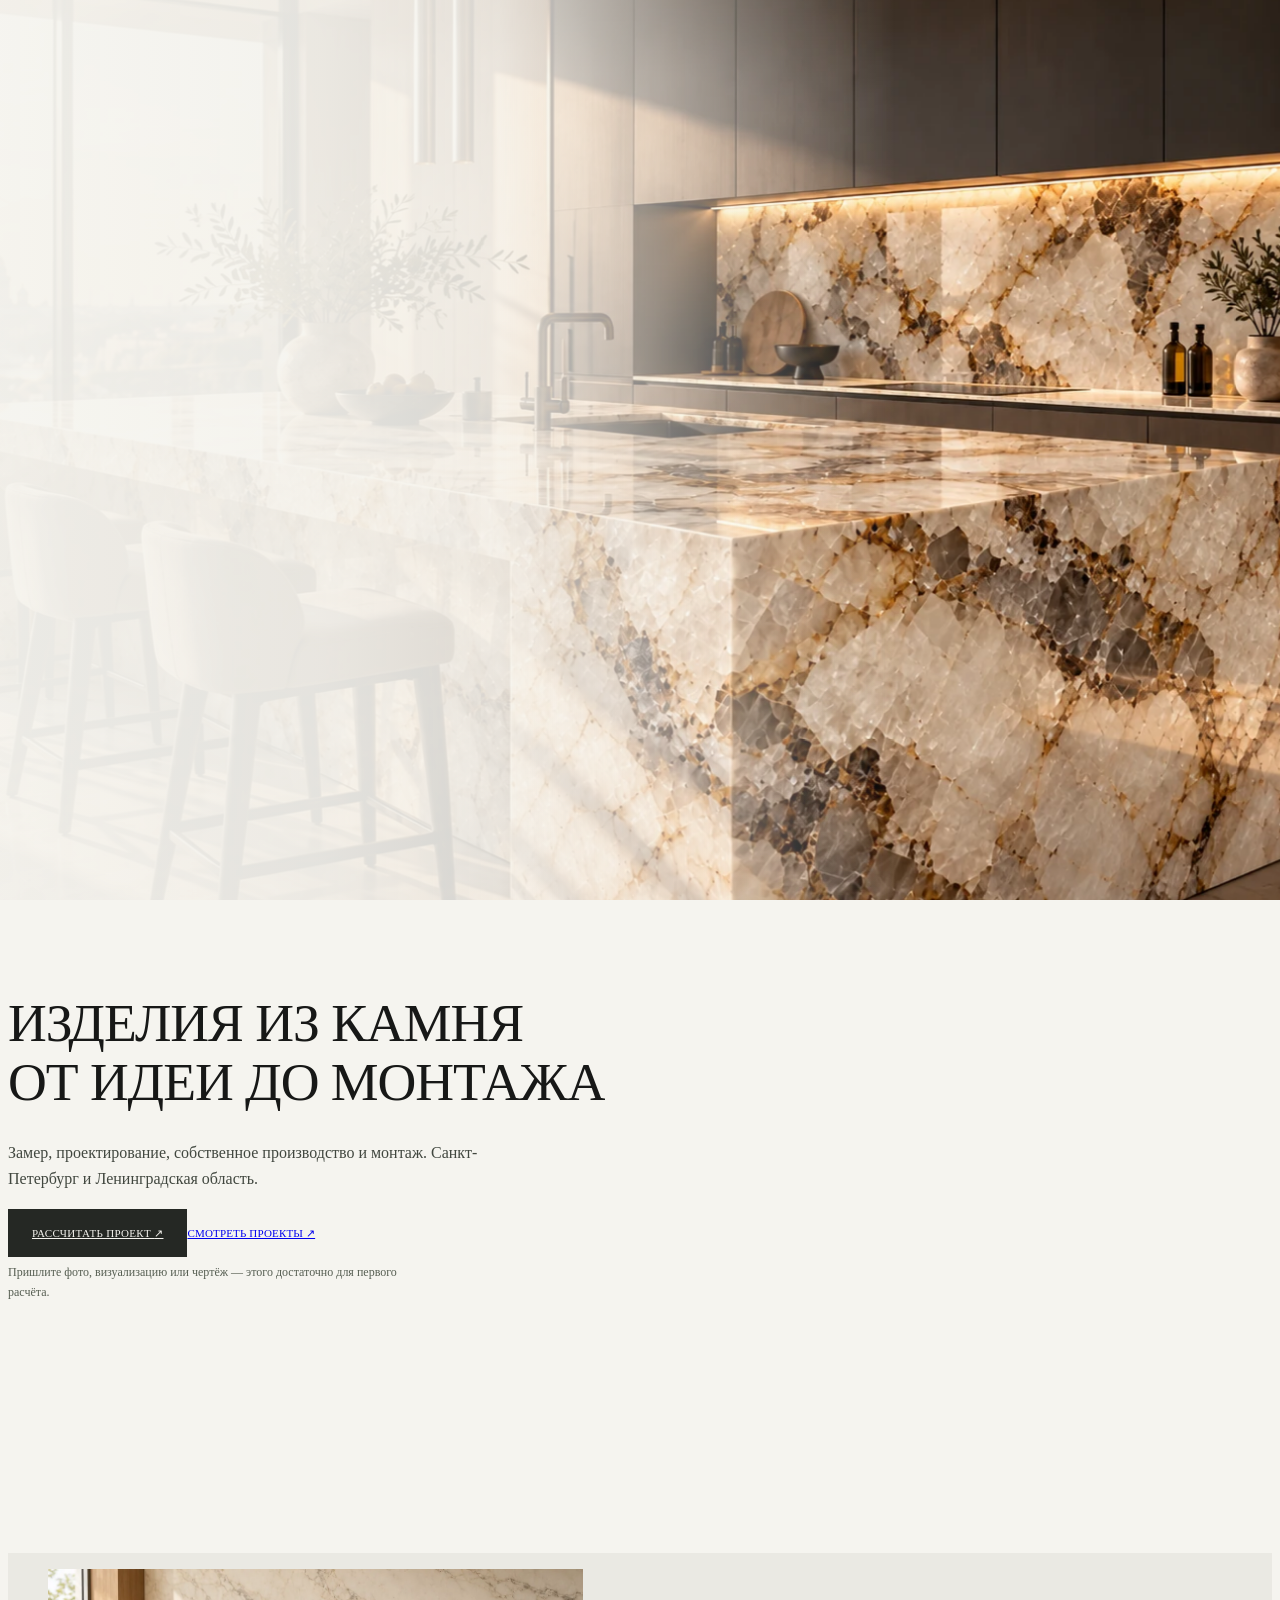
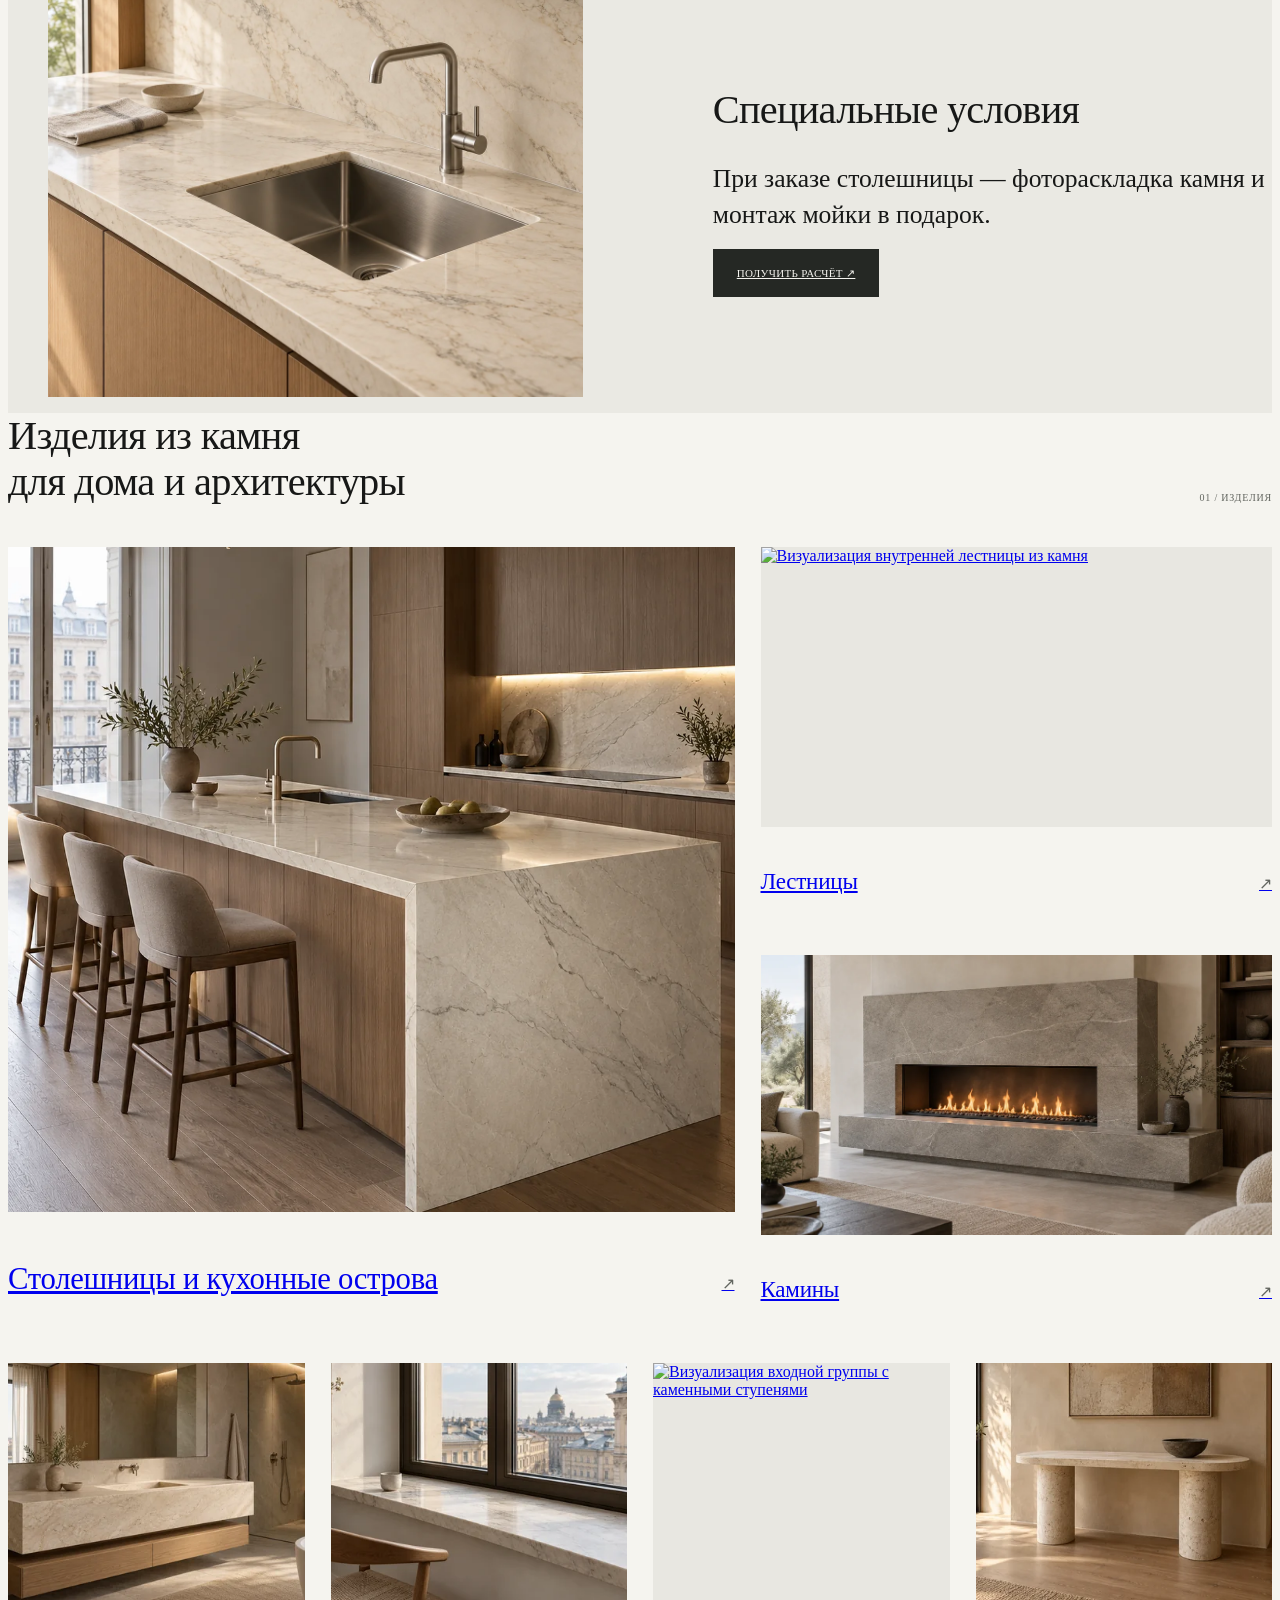
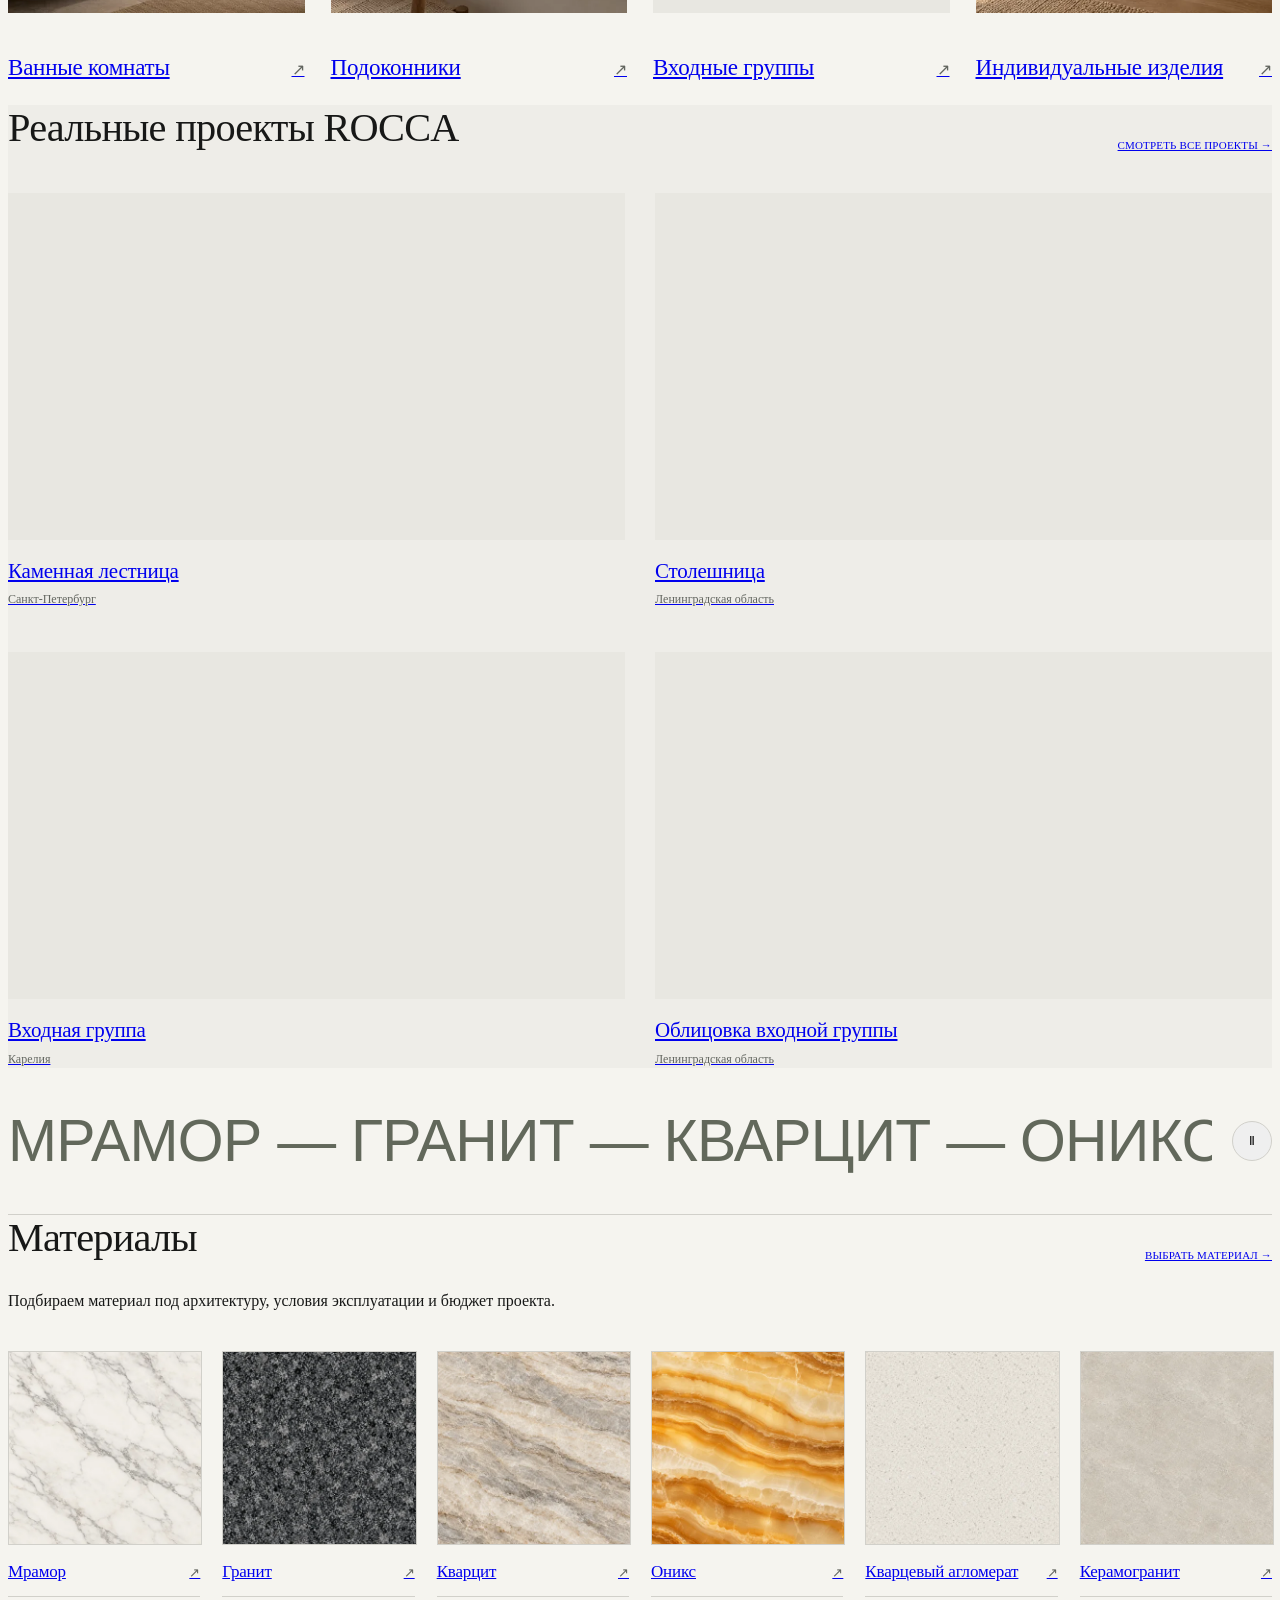
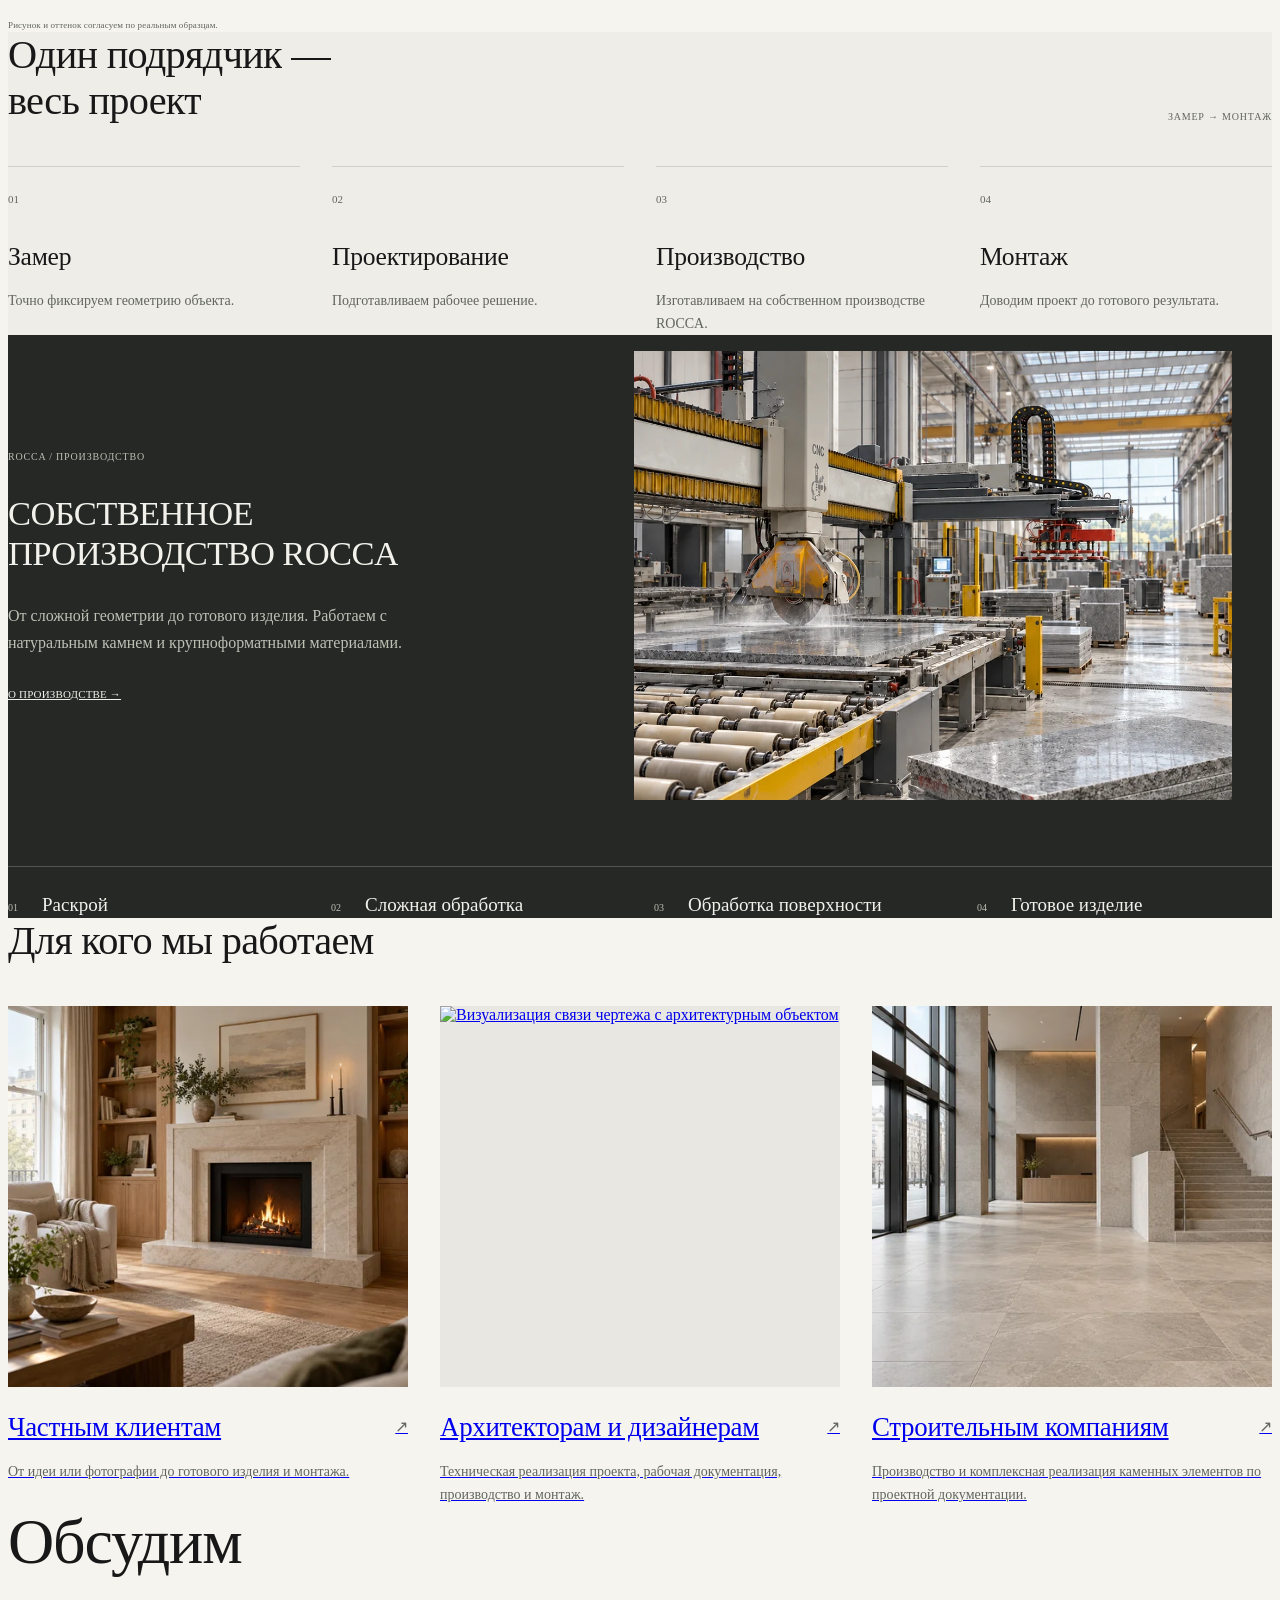
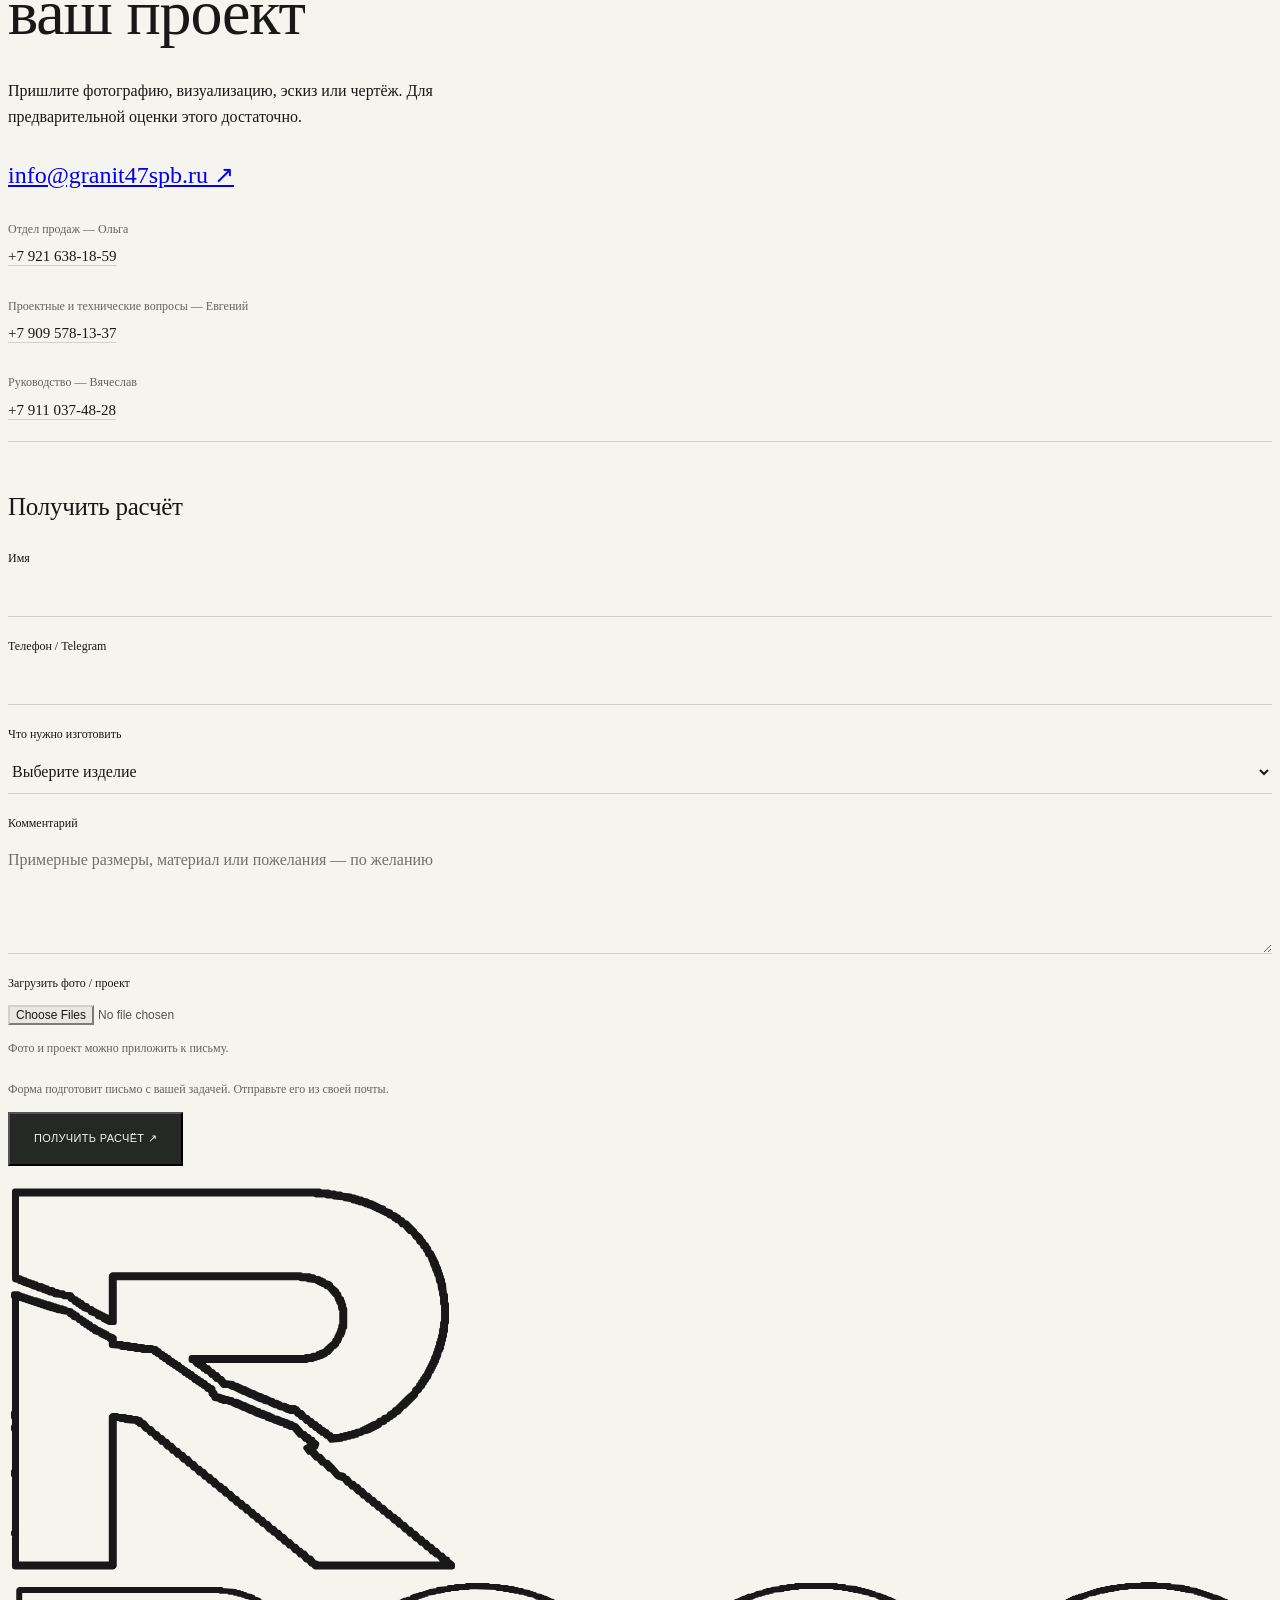
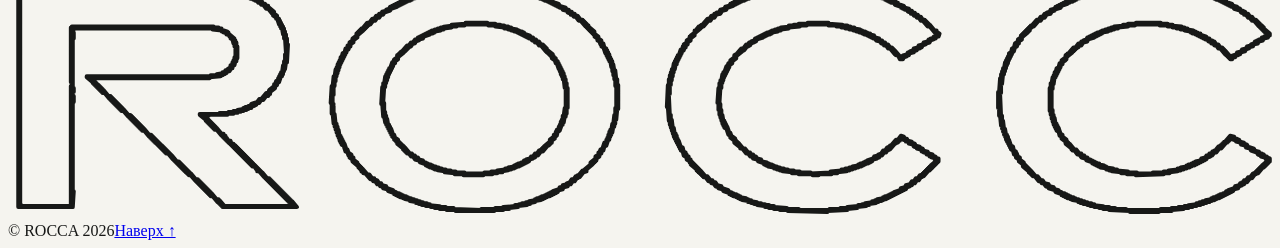
==== commit 41c6c3b2: "Fix project gallery scroll and update Light contact actions" ====
--- a/index.html
+++ b/index.html
@@ -2,6 +2,7 @@
 <link rel="stylesheet" href="/assets/css/motion.css">
 <script defer src="/assets/vendor/lenis.min.js"></script>
 <script defer src="/assets/js/motion.js"></script>
-</head><body class="private-home rocca-light editorial-home"><a class="skip" href="#main">Перейти к содержанию</a><header><a aria-label="ROCCA — главная" class="brand" href="/"><span class="brand-symbol"><img alt="" height="390" src="/assets/rocca-symbol-outline.svg" width="450"/></span><span class="brand-wordmark"><img alt="ROCCA" height="240" src="/assets/rocca-wordmark-outline.svg" width="1640"/></span></a><button aria-controls="navigation" aria-expanded="false" class="menu-toggle">Меню <span>+</span></button><nav aria-label="Основная навигация" id="navigation"><a href="/projects" data-event="projects_view">Проекты</a><a href="/#products">Изделия</a><a href="/materials">Материалы</a><a href="/production">Производство</a><a href="/professionals">Для профессионалов</a><a href="/journal">Журнал</a><a href="/contacts">Контакты</a><a class="nav-cta" href="/#contact" data-event="header_quote">Рассчитать проект ↗</a></nav></header><main id="main"><section class="hero editorial-hero" id="top">
+<link rel="stylesheet" href="/assets/css/contact-actions.css">
+</head><body class="private-home rocca-light editorial-home"><a class="skip" href="#main">Перейти к содержанию</a><header><a aria-label="ROCCA — главная" class="brand" href="/"><span class="brand-symbol"><img alt="" height="390" src="/assets/rocca-symbol-outline.svg" width="450"/></span><span class="brand-wordmark"><img alt="ROCCA" height="240" src="/assets/rocca-wordmark-outline.svg" width="1640"/></span></a><a class="header-call" href="tel:+79216381859" aria-label="Позвонить Ольге: +7 921 638-18-59" data-event="phone_click"><span class="header-call-label">Позвонить</span><svg aria-hidden="true" width="18" height="18" viewBox="0 0 24 24" fill="none" stroke="currentColor" stroke-width="1.6" stroke-linecap="round" stroke-linejoin="round"><path d="M22 16.9v3a2 2 0 0 1-2.2 2 19.8 19.8 0 0 1-8.6-3.1 19.5 19.5 0 0 1-6-6 19.8 19.8 0 0 1-3.1-8.7A2 2 0 0 1 4.1 2h3a2 2 0 0 1 2 1.7c.1 1 .3 1.9.7 2.8a2 2 0 0 1-.5 2.1L8 9.9a16 16 0 0 0 6 6l1.3-1.3a2 2 0 0 1 2.1-.5c.9.4 1.8.6 2.8.7a2 2 0 0 1 1.8 2.1Z"/></svg></a><button aria-controls="navigation" aria-expanded="false" class="menu-toggle">Меню <span>+</span></button><nav aria-label="Основная навигация" id="navigation"><a href="/projects" data-event="projects_view">Проекты</a><a href="/#products">Изделия</a><a href="/materials">Материалы</a><a href="/production">Производство</a><a href="/professionals">Дизайнерам</a><a href="/journal">Журнал</a><a href="/contacts">Контакты</a><a class="nav-cta" href="/#contact" data-event="header_quote">Рассчитать проект ↗</a></nav></header><main id="main"><section class="hero editorial-hero" id="top">
 
-<div class="hero-copy"><h1>ИЗДЕЛИЯ ИЗ КАМНЯ<br>ОТ ИДЕИ ДО МОНТАЖА</h1><p class="intro">Замер, проектирование, собственное производство и монтаж. Санкт-Петербург и Ленинградская область.</p><div class="actions"><a class="button solid" href="#contact" data-event="hero_quote">РАССЧИТАТЬ ПРОЕКТ <span>↗</span></a><a class="text-link" href="#works" data-event="projects_view">СМОТРЕТЬ ПРОЕКТЫ ↗</a></div><p class="hero-helper">Пришлите фото, визуализацию или чертёж — этого достаточно для первого расчёта.</p></div><div class="hero-photo"><img src="/assets/hero-private-island-1672.webp" srcset="/assets/hero-private-island-550.webp 550w, /assets/hero-private-island-1100.webp 1100w, /assets/hero-private-island-1672.webp 1672w" sizes="(max-width:700px) 180svh, 100vw" alt="Визуализация кухонного острова и столешницы из камня в современном интерьере" width="1672" height="941" loading="eager" fetchpriority="high" decoding="async"></div></section><section class="section editorial-offer" id="offer" data-promotion hidden><figure data-motion="left"><div class="editorial-media "><img src="/assets/promotions/countertop-sink-v1-1100.webp" srcset="/assets/promotions/countertop-sink-v1-480.webp 480w, /assets/promotions/countertop-sink-v1-1100.webp 1100w" sizes="(max-width:700px) calc(100vw - 44px), 45vw" alt="Визуализация каменной столешницы с мойкой и аккуратной обработкой кромки" width="1100" height="880" loading="lazy" decoding="async"></div></figure><div class="offer-copy"><span class="section-tag" data-promo-date></span><h2 data-motion="grow">Специальные условия</h2><p class="offer-description" data-promo-description>При заказе столешницы — фотораскладка камня и монтаж мойки в подарок.</p><a class="button solid" href="#contact" data-product="Столешница" data-event="promotion_quote">ПОЛУЧИТЬ РАСЧЁТ <span>↗</span></a><p class="promotion-terms" data-promo-terms></p></div></section><section class="section editorial-products" id="products"><div class="editorial-heading"><h2 data-motion="grow">Изделия из камня<br>для дома и архитектуры</h2><span class="section-tag">01 / Изделия</span></div><div class="product-editorial-grid"><article class="product-story product-main" data-motion="left" style="--entry-delay:0ms"><a href="#contact" data-product="Столешница" data-event="category_quote"><div class="editorial-media "><img src="/assets/products/countertop-island-v1-1100.webp" srcset="/assets/products/countertop-island-v1-480.webp 480w, /assets/products/countertop-island-v1-1100.webp 1100w" sizes="(max-width:700px) calc(100vw - 44px), 55vw" alt="Визуализация кухонного острова со светлой каменной столешницей и торцевой панелью" width="1100" height="1375" loading="lazy" decoding="async"></div><div class="product-caption"><h3>Столешницы и кухонные острова</h3><span aria-hidden="true">↗</span></div></a></article><article class="product-story product-stair" data-motion="left" style="--entry-delay:80ms"><a href="#contact" data-product="Лестница" data-event="category_quote"><div class="editorial-media "><img class="" src="/assets/main2.webp" sizes="(max-width:700px) calc(100vw - 44px), 45vw" alt="Визуализация внутренней лестницы из камня" width="1672" height="941" loading="lazy" decoding="async"></div><div class="product-caption"><h3>Лестницы</h3><span aria-hidden="true">↗</span></div></a></article><article class="product-story product-fireplace" data-motion="left" style="--entry-delay:160ms"><a href="#contact" data-product="Камин" data-event="category_quote"><div class="editorial-media "><img src="/assets/products/fireplace-v1-1100.webp" srcset="/assets/products/fireplace-v1-480.webp 480w, /assets/products/fireplace-v1-1100.webp 1100w" sizes="(max-width:700px) calc(100vw - 44px), 45vw" alt="Визуализация современного камина с каменной облицовкой" width="1100" height="733" loading="lazy" decoding="async"></div><div class="product-caption"><h3>Камины</h3><span aria-hidden="true">↗</span></div></a></article><article class="product-story product-small" data-motion="left" style="--entry-delay:0ms"><a href="#contact" data-product="Ванная" data-event="category_quote"><div class="editorial-media "><img src="/assets/products/bathroom-v2-1100.webp" srcset="/assets/products/bathroom-v2-480.webp 480w, /assets/products/bathroom-v2-1100.webp 1100w" sizes="(max-width:700px) calc(100vw - 44px), (max-width:1100px) 45vw, 32vw" alt="Визуализация ванной комнаты с каменной столешницей и встроенной раковиной" width="1100" height="733" loading="lazy" decoding="async"></div><div class="product-caption"><h3>Ванные комнаты</h3><span aria-hidden="true">↗</span></div></a></article><article class="product-story product-sill" data-motion="left" style="--entry-delay:80ms"><a href="#contact" data-product="Подоконники" data-event="category_quote"><div class="editorial-media "><img src="/assets/products/windowsill-v2-1100.webp" srcset="/assets/products/windowsill-v2-480.webp 480w, /assets/products/windowsill-v2-1100.webp 1100w" sizes="(max-width:700px) calc(100vw - 44px), (max-width:1100px) 45vw, 32vw" alt="Визуализация широкого каменного подоконника в жилом интерьере" width="1100" height="733" loading="lazy" decoding="async"></div><div class="product-caption"><h3>Подоконники</h3><span aria-hidden="true">↗</span></div></a></article><article class="product-story product-small" data-motion="left" style="--entry-delay:160ms"><a href="#contact" data-product="Входная группа" data-event="category_quote"><div class="editorial-media "><img class="" src="/assets/main1.webp" sizes="(max-width:700px) calc(100vw - 44px), 45vw" alt="Визуализация входной группы с каменными ступенями" width="1672" height="941" loading="lazy" decoding="async"></div><div class="product-caption"><h3>Входные группы</h3><span aria-hidden="true">↗</span></div></a></article><article class="product-story product-small" data-motion="left" style="--entry-delay:0ms"><a href="#contact" data-product="Индивидуальное изделие" data-event="category_quote"><div class="editorial-media "><img src="/assets/products/bespoke-v2-1100.webp" srcset="/assets/products/bespoke-v2-480.webp 480w, /assets/products/bespoke-v2-1100.webp 1100w" sizes="(max-width:700px) calc(100vw - 44px), (max-width:1100px) 45vw, 32vw" alt="Визуализация индивидуальной каменной консоли" width="1100" height="733" loading="lazy" decoding="async"></div><div class="product-caption"><h3>Индивидуальные изделия</h3><span aria-hidden="true">↗</span></div></a></article></div></section><section class="section editorial-works" id="works"><div class="editorial-heading"><h2 data-motion="grow">Реальные проекты ROCCA</h2><a class="text-link" href="/projects" data-event="projects_view">СМОТРЕТЬ ВСЕ ПРОЕКТЫ →</a></div><div class="work-editorial-grid"><article class="work-story" data-motion="left" style="--entry-delay:0ms"><a href="/projects#saint-petersburg" data-event="projects_view"><div class="editorial-media "><img class="" src="/assets/projects/project-saint-petersburg-staircase-02-1100.webp" srcset="/assets/projects/project-saint-petersburg-staircase-02-480.webp 480w, /assets/projects/project-saint-petersburg-staircase-02-1100.webp 1100w" sizes="(max-width:700px) calc(100vw - 44px), (max-width:1440px) 45vw, 820px" alt="Каменная лестница · Санкт-Петербург" width="1086" height="1448" loading="lazy" decoding="async"></div><h3>Каменная лестница</h3><p>Санкт-Петербург</p></a></article><article class="work-story" data-motion="left" style="--entry-delay:80ms"><a href="/projects#leningrad-completed" data-event="projects_view"><div class="editorial-media "><img class="" src="/assets/projects/project-leningrad-completed-03-1100.webp" srcset="/assets/projects/project-leningrad-completed-03-480.webp 480w, /assets/projects/project-leningrad-completed-03-1100.webp 1100w" sizes="(max-width:700px) calc(100vw - 44px), (max-width:1440px) 45vw, 820px" alt="Каменная столешница с мойкой в зоне печи · Ленинградская область" width="1100" height="619" loading="lazy" decoding="async"></div><h3>Столешница</h3><p>Ленинградская область</p></a></article><article class="work-story" data-motion="left" style="--entry-delay:160ms"><a href="/projects#karelia" data-event="projects_view"><div class="editorial-media "><img class="" src="/assets/projects/project-karelia-before-after-05-1100.webp" srcset="/assets/projects/project-karelia-before-after-05-480.webp 480w, /assets/projects/project-karelia-before-after-05-1100.webp 1100w" sizes="(max-width:700px) calc(100vw - 44px), (max-width:1440px) 45vw, 820px" alt="Входная группа · Карелия" width="1086" height="1448" loading="lazy" decoding="async"></div><h3>Входная группа</h3><p>Карелия</p></a></article><article class="work-story" data-motion="left" style="--entry-delay:240ms"><a href="/projects#leningrad" data-event="projects_view"><div class="editorial-media "><img class="" src="/assets/projects/project-leningrad-before-after-02-1100.webp" srcset="/assets/projects/project-leningrad-before-after-02-480.webp 480w, /assets/projects/project-leningrad-before-after-02-1100.webp 1100w" sizes="(max-width:700px) calc(100vw - 44px), (max-width:1440px) 45vw, 820px" alt="Облицовка входной группы · Ленинградская область" width="1100" height="1375" loading="lazy" decoding="async"></div><h3>Облицовка входной группы</h3><p>Ленинградская область</p></a></article></div></section><div class="materials-marquee" aria-label="Материалы ROCCA"><p class="sr-only">Мрамор, гранит, кварцит, оникс, кварцевый агломерат, керамогранит.</p><div class="marquee-window"><div class="marquee-track" aria-hidden="true"><span>МРАМОР — ГРАНИТ — КВАРЦИТ — ОНИКС — КВАРЦЕВЫЙ АГЛОМЕРАТ — КЕРАМОГРАНИТ —&nbsp;</span><span>МРАМОР — ГРАНИТ — КВАРЦИТ — ОНИКС — КВАРЦЕВЫЙ АГЛОМЕРАТ — КЕРАМОГРАНИТ —&nbsp;</span></div></div><button type="button" data-marquee-toggle aria-pressed="false" aria-label="Приостановить строку материалов">Ⅱ</button></div><section class="section editorial-materials" id="materials"><div class="editorial-heading"><h2 data-motion="grow">Материалы</h2><a class="text-link" href="/materials">ВЫБРАТЬ МАТЕРИАЛ →</a></div><p class="section-intro">Подбираем материал под архитектуру, условия эксплуатации и бюджет проекта.</p><div class="material-editorial-grid"><a class="material-story material-card" href="/materials" data-motion="left" style="--entry-delay:0ms"><div class="editorial-media"><img src="/assets/materials/marble-v1-800.webp" srcset="/assets/materials/marble-v1-400.webp 400w, /assets/materials/marble-v1-800.webp 800w" sizes="(max-width:700px) calc((100vw - 62px) / 2), (max-width:1150px) 28vw, 16vw" alt="Иллюстрация фактуры: мрамор" width="800" height="800" loading="lazy" decoding="async"></div><div class="material-caption"><h3>Мрамор</h3><span aria-hidden="true">↗</span></div></a><a class="material-story material-card" href="/materials" data-motion="left" style="--entry-delay:80ms"><div class="editorial-media"><img src="/assets/materials/granite-v1-800.webp" srcset="/assets/materials/granite-v1-400.webp 400w, /assets/materials/granite-v1-800.webp 800w" sizes="(max-width:700px) calc((100vw - 62px) / 2), (max-width:1150px) 28vw, 16vw" alt="Иллюстрация фактуры: гранит" width="800" height="800" loading="lazy" decoding="async"></div><div class="material-caption"><h3>Гранит</h3><span aria-hidden="true">↗</span></div></a><a class="material-story material-card" href="/materials" data-motion="left" style="--entry-delay:160ms"><div class="editorial-media"><img src="/assets/materials/quartzite-v1-800.webp" srcset="/assets/materials/quartzite-v1-400.webp 400w, /assets/materials/quartzite-v1-800.webp 800w" sizes="(max-width:700px) calc((100vw - 62px) / 2), (max-width:1150px) 28vw, 16vw" alt="Иллюстрация фактуры: кварцит" width="800" height="800" loading="lazy" decoding="async"></div><div class="material-caption"><h3>Кварцит</h3><span aria-hidden="true">↗</span></div></a><a class="material-story material-card" href="/materials" data-motion="left" style="--entry-delay:0ms"><div class="editorial-media"><img src="/assets/materials/onyx-v1-800.webp" srcset="/assets/materials/onyx-v1-400.webp 400w, /assets/materials/onyx-v1-800.webp 800w" sizes="(max-width:700px) calc((100vw - 62px) / 2), (max-width:1150px) 28vw, 16vw" alt="Иллюстрация фактуры: оникс" width="800" height="800" loading="lazy" decoding="async"></div><div class="material-caption"><h3>Оникс</h3><span aria-hidden="true">↗</span></div></a><a class="material-story material-card" href="/materials" data-motion="left" style="--entry-delay:80ms"><div class="editorial-media"><img src="/assets/materials/engineered-quartz-v1-800.webp" srcset="/assets/materials/engineered-quartz-v1-400.webp 400w, /assets/materials/engineered-quartz-v1-800.webp 800w" sizes="(max-width:700px) calc((100vw - 62px) / 2), (max-width:1150px) 28vw, 16vw" alt="Иллюстрация фактуры: кварцевый агломерат" width="800" height="800" loading="lazy" decoding="async"></div><div class="material-caption"><h3>Кварцевый агломерат</h3><span aria-hidden="true">↗</span></div></a><a class="material-story material-card" href="/materials" data-motion="left" style="--entry-delay:160ms"><div class="editorial-media"><img src="/assets/materials/porcelain-v1-800.webp" srcset="/assets/materials/porcelain-v1-400.webp 400w, /assets/materials/porcelain-v1-800.webp 800w" sizes="(max-width:700px) calc((100vw - 62px) / 2), (max-width:1150px) 28vw, 16vw" alt="Иллюстрация фактуры: керамогранит" width="800" height="800" loading="lazy" decoding="async"></div><div class="material-caption"><h3>Керамогранит</h3><span aria-hidden="true">↗</span></div></a></div><p class="visual-note material-disclaimer">Рисунок и оттенок согласуем по реальным образцам.</p></section><section class="section editorial-cycle" id="process"><div class="editorial-heading"><h2 data-motion="grow">Один подрядчик —<br>весь проект</h2><span class="section-tag">Замер → монтаж</span></div><ol class="editorial-steps"><li data-motion="grow" style="--entry-delay:0ms"><span>01</span><h3>Замер</h3><p>Точно фиксируем геометрию объекта.</p></li><li data-motion="grow" style="--entry-delay:80ms"><span>02</span><h3>Проектирование</h3><p>Подготавливаем рабочее решение.</p></li><li data-motion="grow" style="--entry-delay:160ms"><span>03</span><h3>Производство</h3><p>Изготавливаем на собственном производстве ROCCA.</p></li><li data-motion="grow" style="--entry-delay:240ms"><span>04</span><h3>Монтаж</h3><p>Доводим проект до готового результата.</p></li></ol></section><section class="section editorial-production" id="production"><div class="production-feature"><div class="production-copy"><span class="section-tag">ROCCA / Производство</span><h2 data-motion="grow">СОБСТВЕННОЕ<br>ПРОИЗВОДСТВО ROCCA</h2><p>От сложной геометрии до готового изделия. Работаем с натуральным камнем и крупноформатными материалами.</p><a class="text-link" href="/production">О ПРОИЗВОДСТВЕ →</a></div><figure data-motion="right"><div class="editorial-media "><img class="" src="/assets/production/production-home-clean-v1-1100.webp" srcset="/assets/production/production-home-clean-v1-480.webp 480w, /assets/production/production-home-clean-v1-1100.webp 1100w" sizes="(max-width:700px) calc(100vw - 44px), 45vw" alt="Производственный цех ROCCA с оборудованием и каменными заготовками" width="1100" height="1375" loading="lazy" decoding="async"></div></figure></div><ol class="production-short-index"><li><span>01</span>Раскрой</li><li><span>02</span>Сложная обработка</li><li><span>03</span>Обработка поверхности</li><li><span>04</span>Готовое изделие</li></ol></section><section class="section editorial-audiences" id="audience"><div class="editorial-heading"><h2 data-motion="grow">Для кого мы работаем</h2></div><div class="audience-editorial-grid"><article class="audience-story" data-motion="left" style="--entry-delay:0ms"><a href="#contact"><div class="editorial-media "><img src="/assets/audiences/private-clients-v1-1100.webp" srcset="/assets/audiences/private-clients-v1-480.webp 480w, /assets/audiences/private-clients-v1-1100.webp 1100w" sizes="(max-width:700px) calc(100vw - 44px), (max-width:1100px) 45vw, 32vw" alt="Визуализация частной гостиной с каменным камином" width="1100" height="1100" loading="lazy" decoding="async"></div><h3>Частным клиентам<span aria-hidden="true">↗</span></h3><p>От идеи или фотографии до готового изделия и монтажа.</p></a></article><article class="audience-story" data-motion="left" style="--entry-delay:80ms"><a href="/professionals"><div class="editorial-media "><img class="" src="/assets/main8.webp" sizes="(max-width:700px) calc(100vw - 44px), 45vw" alt="Визуализация связи чертежа с архитектурным объектом" width="1672" height="941" loading="lazy" decoding="async"></div><h3>Архитекторам и дизайнерам<span aria-hidden="true">↗</span></h3><p>Техническая реализация проекта, рабочая документация, производство и монтаж.</p></a></article><article class="audience-story" data-motion="left" style="--entry-delay:160ms"><a href="/professionals"><div class="editorial-media "><img src="/assets/audiences/construction-companies-v1-1100.webp" srcset="/assets/audiences/construction-companies-v1-480.webp 480w, /assets/audiences/construction-companies-v1-1100.webp 1100w" sizes="(max-width:700px) calc(100vw - 44px), (max-width:1100px) 45vw, 32vw" alt="Визуализация общественного холла с каменной облицовкой и лестницей" width="1100" height="1100" loading="lazy" decoding="async"></div><h3>Строительным компаниям<span aria-hidden="true">↗</span></h3><p>Производство и комплексная реализация каменных элементов по проектной документации.</p></a></article></div></section><section class="section contact editorial-contact" id="contact"><div class="contact-layout"><div class="contact-copy"><h2 data-motion="grow">Обсудим<br>ваш проект</h2><p class="contact-intro">Пришлите фотографию, визуализацию, эскиз или чертёж. Для предварительной оценки этого достаточно.</p><a class="email" href="mailto:hello@roccastone.ru" data-event="email_click">hello@roccastone.ru ↗</a><p class="roles">Отдел продаж — Ольга<br><a href="tel:+79216381859" data-event="phone_click">+7 921 638-18-59</a><br><br>Проектные и технические вопросы — Евгений<br><a href="tel:+79095781337" data-event="phone_click">+7 909 578-13-37</a><br><br>Руководство — Вячеслав<br><a href="tel:+79110374828" data-event="phone_click">+7 911 037-48-28</a></p></div><form id="private-form" aria-labelledby="form-title"><h3 id="form-title">Получить расчёт</h3><div class="form-row"><label>Имя<input name="name" autocomplete="name" maxlength="100" required></label><label>Телефон / Telegram<input name="contact" autocomplete="tel" maxlength="150" required></label></div><label>Что нужно изготовить<select name="product" required><option value="">Выберите изделие</option><option>Столешница</option><option>Кухонный остров</option><option>Лестница</option><option>Камин</option><option>Подоконники</option><option>Ванная</option><option>Входная группа</option><option>Панно</option><option>Индивидуальное изделие</option><option>Другое</option></select></label><label>Комментарий<textarea name="task" maxlength="4000" rows="3" placeholder="Примерные размеры, материал или пожелания — по желанию"></textarea></label><label class="file-label" data-online-upload hidden>Загрузить фото / проект<input type="file" name="files" accept=".pdf,.dwg,.dxf,.jpg,.jpeg,.png" multiple disabled><span id="file-note">Фото и проект можно приложить к письму.</span></label><label class="honeypot" aria-hidden="true">Не заполнять<input name="website" tabindex="-1" autocomplete="off"></label><p class="form-note" id="form-mode">Форма подготовит письмо с вашей задачей. Отправьте его из своей почты.</p><button class="button solid" type="submit" data-event="form_submit">ПОЛУЧИТЬ РАСЧЁТ <span>↗</span></button><a class="text-link" id="private-draft" hidden>ОТКРЫТЬ И ОТПРАВИТЬ ПИСЬМО ↗</a><p id="private-status" role="status" aria-live="polite"></p><noscript><p>Для расчёта позвоните Ольге или напишите на hello@roccastone.ru.</p></noscript></form></div></section></main><footer><a aria-label="ROCCA — наверх" class="brand" href="#top"><span class="brand-symbol"><img alt="" height="390" src="/assets/rocca-symbol-outline.svg" width="450"/></span><span class="brand-wordmark"><img alt="ROCCA" height="240" src="/assets/rocca-wordmark-outline.svg" width="1640"/></span></a><span>© ROCCA 2026</span><a href="#top">Наверх ↑</a></footer><div class="mobile-cta" id="mobile-cta" hidden><a class="button solid" href="#contact" data-event="sticky_quote">РАССЧИТАТЬ ПРОЕКТ <span>↗</span></a></div></body></html>+<div class="hero-copy"><h1>ИЗДЕЛИЯ ИЗ КАМНЯ<br>ОТ ИДЕИ ДО МОНТАЖА</h1><p class="intro">Замер, проектирование, собственное производство и монтаж. Санкт-Петербург и Ленинградская область.</p><div class="actions"><a class="button solid" href="#contact" data-event="hero_quote">РАССЧИТАТЬ ПРОЕКТ <span>↗</span></a><a class="text-link" href="#works" data-event="projects_view">СМОТРЕТЬ ПРОЕКТЫ ↗</a></div><p class="hero-helper">Пришлите фото, визуализацию или чертёж — этого достаточно для первого расчёта.</p></div><div class="hero-photo"><img src="/assets/hero-private-island-1672.webp" srcset="/assets/hero-private-island-550.webp 550w, /assets/hero-private-island-1100.webp 1100w, /assets/hero-private-island-1672.webp 1672w" sizes="(max-width:700px) 180svh, 100vw" alt="Визуализация кухонного острова и столешницы из камня в современном интерьере" width="1672" height="941" loading="eager" fetchpriority="high" decoding="async"></div></section><section class="section editorial-offer" id="offer" data-promotion hidden><figure data-motion="left"><div class="editorial-media "><img src="/assets/promotions/countertop-sink-v1-1100.webp" srcset="/assets/promotions/countertop-sink-v1-480.webp 480w, /assets/promotions/countertop-sink-v1-1100.webp 1100w" sizes="(max-width:700px) calc(100vw - 44px), 45vw" alt="Визуализация каменной столешницы с мойкой и аккуратной обработкой кромки" width="1100" height="880" loading="lazy" decoding="async"></div></figure><div class="offer-copy"><span class="section-tag" data-promo-date></span><h2 data-motion="grow">Специальные условия</h2><p class="offer-description" data-promo-description>При заказе столешницы — фотораскладка камня и монтаж мойки в подарок.</p><a class="button solid" href="#contact" data-product="Столешница" data-event="promotion_quote">ПОЛУЧИТЬ РАСЧЁТ <span>↗</span></a><p class="promotion-terms" data-promo-terms></p></div></section><section class="section editorial-products" id="products"><div class="editorial-heading"><h2 data-motion="grow">Изделия из камня<br>для дома и архитектуры</h2><span class="section-tag">01 / Изделия</span></div><div class="product-editorial-grid"><article class="product-story product-main" data-motion="left" style="--entry-delay:0ms"><a href="#contact" data-product="Столешница" data-event="category_quote"><div class="editorial-media "><img src="/assets/products/countertop-island-v1-1100.webp" srcset="/assets/products/countertop-island-v1-480.webp 480w, /assets/products/countertop-island-v1-1100.webp 1100w" sizes="(max-width:700px) calc(100vw - 44px), 55vw" alt="Визуализация кухонного острова со светлой каменной столешницей и торцевой панелью" width="1100" height="1375" loading="lazy" decoding="async"></div><div class="product-caption"><h3>Столешницы и кухонные острова</h3><span aria-hidden="true">↗</span></div></a></article><article class="product-story product-stair" data-motion="left" style="--entry-delay:80ms"><a href="#contact" data-product="Лестница" data-event="category_quote"><div class="editorial-media "><img class="" src="/assets/main2.webp" sizes="(max-width:700px) calc(100vw - 44px), 45vw" alt="Визуализация внутренней лестницы из камня" width="1672" height="941" loading="lazy" decoding="async"></div><div class="product-caption"><h3>Лестницы</h3><span aria-hidden="true">↗</span></div></a></article><article class="product-story product-fireplace" data-motion="left" style="--entry-delay:160ms"><a href="#contact" data-product="Камин" data-event="category_quote"><div class="editorial-media "><img src="/assets/products/fireplace-v1-1100.webp" srcset="/assets/products/fireplace-v1-480.webp 480w, /assets/products/fireplace-v1-1100.webp 1100w" sizes="(max-width:700px) calc(100vw - 44px), 45vw" alt="Визуализация современного камина с каменной облицовкой" width="1100" height="733" loading="lazy" decoding="async"></div><div class="product-caption"><h3>Камины</h3><span aria-hidden="true">↗</span></div></a></article><article class="product-story product-small" data-motion="left" style="--entry-delay:0ms"><a href="#contact" data-product="Ванная" data-event="category_quote"><div class="editorial-media "><img src="/assets/products/bathroom-v2-1100.webp" srcset="/assets/products/bathroom-v2-480.webp 480w, /assets/products/bathroom-v2-1100.webp 1100w" sizes="(max-width:700px) calc(100vw - 44px), (max-width:1100px) 45vw, 32vw" alt="Визуализация ванной комнаты с каменной столешницей и встроенной раковиной" width="1100" height="733" loading="lazy" decoding="async"></div><div class="product-caption"><h3>Ванные комнаты</h3><span aria-hidden="true">↗</span></div></a></article><article class="product-story product-sill" data-motion="left" style="--entry-delay:80ms"><a href="#contact" data-product="Подоконники" data-event="category_quote"><div class="editorial-media "><img src="/assets/products/windowsill-v2-1100.webp" srcset="/assets/products/windowsill-v2-480.webp 480w, /assets/products/windowsill-v2-1100.webp 1100w" sizes="(max-width:700px) calc(100vw - 44px), (max-width:1100px) 45vw, 32vw" alt="Визуализация широкого каменного подоконника в жилом интерьере" width="1100" height="733" loading="lazy" decoding="async"></div><div class="product-caption"><h3>Подоконники</h3><span aria-hidden="true">↗</span></div></a></article><article class="product-story product-small" data-motion="left" style="--entry-delay:160ms"><a href="#contact" data-product="Входная группа" data-event="category_quote"><div class="editorial-media "><img class="" src="/assets/main1.webp" sizes="(max-width:700px) calc(100vw - 44px), 45vw" alt="Визуализация входной группы с каменными ступенями" width="1672" height="941" loading="lazy" decoding="async"></div><div class="product-caption"><h3>Входные группы</h3><span aria-hidden="true">↗</span></div></a></article><article class="product-story product-small" data-motion="left" style="--entry-delay:0ms"><a href="#contact" data-product="Индивидуальное изделие" data-event="category_quote"><div class="editorial-media "><img src="/assets/products/bespoke-v2-1100.webp" srcset="/assets/products/bespoke-v2-480.webp 480w, /assets/products/bespoke-v2-1100.webp 1100w" sizes="(max-width:700px) calc(100vw - 44px), (max-width:1100px) 45vw, 32vw" alt="Визуализация индивидуальной каменной консоли" width="1100" height="733" loading="lazy" decoding="async"></div><div class="product-caption"><h3>Индивидуальные изделия</h3><span aria-hidden="true">↗</span></div></a></article></div></section><section class="section editorial-works" id="works"><div class="editorial-heading"><h2 data-motion="grow">Реальные проекты ROCCA</h2><a class="text-link" href="/projects" data-event="projects_view">СМОТРЕТЬ ВСЕ ПРОЕКТЫ →</a></div><div class="work-editorial-grid"><article class="work-story" data-motion="left" style="--entry-delay:0ms"><a href="/projects#saint-petersburg" data-event="projects_view"><div class="editorial-media "><img class="" src="/assets/projects/project-saint-petersburg-staircase-02-1100.webp" srcset="/assets/projects/project-saint-petersburg-staircase-02-480.webp 480w, /assets/projects/project-saint-petersburg-staircase-02-1100.webp 1100w" sizes="(max-width:700px) calc(100vw - 44px), (max-width:1440px) 45vw, 820px" alt="Каменная лестница · Санкт-Петербург" width="1086" height="1448" loading="lazy" decoding="async"></div><h3>Каменная лестница</h3><p>Санкт-Петербург</p></a></article><article class="work-story" data-motion="left" style="--entry-delay:80ms"><a href="/projects#leningrad-completed" data-event="projects_view"><div class="editorial-media "><img class="" src="/assets/projects/project-leningrad-completed-03-1100.webp" srcset="/assets/projects/project-leningrad-completed-03-480.webp 480w, /assets/projects/project-leningrad-completed-03-1100.webp 1100w" sizes="(max-width:700px) calc(100vw - 44px), (max-width:1440px) 45vw, 820px" alt="Каменная столешница с мойкой в зоне печи · Ленинградская область" width="1100" height="619" loading="lazy" decoding="async"></div><h3>Столешница</h3><p>Ленинградская область</p></a></article><article class="work-story" data-motion="left" style="--entry-delay:160ms"><a href="/projects#karelia" data-event="projects_view"><div class="editorial-media "><img class="" src="/assets/projects/project-karelia-before-after-05-1100.webp" srcset="/assets/projects/project-karelia-before-after-05-480.webp 480w, /assets/projects/project-karelia-before-after-05-1100.webp 1100w" sizes="(max-width:700px) calc(100vw - 44px), (max-width:1440px) 45vw, 820px" alt="Входная группа · Карелия" width="1086" height="1448" loading="lazy" decoding="async"></div><h3>Входная группа</h3><p>Карелия</p></a></article><article class="work-story" data-motion="left" style="--entry-delay:240ms"><a href="/projects#leningrad" data-event="projects_view"><div class="editorial-media "><img class="" src="/assets/projects/project-leningrad-before-after-02-1100.webp" srcset="/assets/projects/project-leningrad-before-after-02-480.webp 480w, /assets/projects/project-leningrad-before-after-02-1100.webp 1100w" sizes="(max-width:700px) calc(100vw - 44px), (max-width:1440px) 45vw, 820px" alt="Облицовка входной группы · Ленинградская область" width="1100" height="1375" loading="lazy" decoding="async"></div><h3>Облицовка входной группы</h3><p>Ленинградская область</p></a></article></div></section><div class="materials-marquee" aria-label="Материалы ROCCA"><p class="sr-only">Мрамор, гранит, кварцит, оникс, кварцевый агломерат, керамогранит.</p><div class="marquee-window"><div class="marquee-track" aria-hidden="true"><span>МРАМОР — ГРАНИТ — КВАРЦИТ — ОНИКС — КВАРЦЕВЫЙ АГЛОМЕРАТ — КЕРАМОГРАНИТ —&nbsp;</span><span>МРАМОР — ГРАНИТ — КВАРЦИТ — ОНИКС — КВАРЦЕВЫЙ АГЛОМЕРАТ — КЕРАМОГРАНИТ —&nbsp;</span></div></div><button type="button" data-marquee-toggle aria-pressed="false" aria-label="Приостановить строку материалов">Ⅱ</button></div><section class="section editorial-materials" id="materials"><div class="editorial-heading"><h2 data-motion="grow">Материалы</h2><a class="text-link" href="/materials">ВЫБРАТЬ МАТЕРИАЛ →</a></div><p class="section-intro">Подбираем материал под архитектуру, условия эксплуатации и бюджет проекта.</p><div class="material-editorial-grid"><a class="material-story material-card" href="/materials" data-motion="left" style="--entry-delay:0ms"><div class="editorial-media"><img src="/assets/materials/marble-v1-800.webp" srcset="/assets/materials/marble-v1-400.webp 400w, /assets/materials/marble-v1-800.webp 800w" sizes="(max-width:700px) calc((100vw - 62px) / 2), (max-width:1150px) 28vw, 16vw" alt="Иллюстрация фактуры: мрамор" width="800" height="800" loading="lazy" decoding="async"></div><div class="material-caption"><h3>Мрамор</h3><span aria-hidden="true">↗</span></div></a><a class="material-story material-card" href="/materials" data-motion="left" style="--entry-delay:80ms"><div class="editorial-media"><img src="/assets/materials/granite-v1-800.webp" srcset="/assets/materials/granite-v1-400.webp 400w, /assets/materials/granite-v1-800.webp 800w" sizes="(max-width:700px) calc((100vw - 62px) / 2), (max-width:1150px) 28vw, 16vw" alt="Иллюстрация фактуры: гранит" width="800" height="800" loading="lazy" decoding="async"></div><div class="material-caption"><h3>Гранит</h3><span aria-hidden="true">↗</span></div></a><a class="material-story material-card" href="/materials" data-motion="left" style="--entry-delay:160ms"><div class="editorial-media"><img src="/assets/materials/quartzite-v1-800.webp" srcset="/assets/materials/quartzite-v1-400.webp 400w, /assets/materials/quartzite-v1-800.webp 800w" sizes="(max-width:700px) calc((100vw - 62px) / 2), (max-width:1150px) 28vw, 16vw" alt="Иллюстрация фактуры: кварцит" width="800" height="800" loading="lazy" decoding="async"></div><div class="material-caption"><h3>Кварцит</h3><span aria-hidden="true">↗</span></div></a><a class="material-story material-card" href="/materials" data-motion="left" style="--entry-delay:0ms"><div class="editorial-media"><img src="/assets/materials/onyx-v1-800.webp" srcset="/assets/materials/onyx-v1-400.webp 400w, /assets/materials/onyx-v1-800.webp 800w" sizes="(max-width:700px) calc((100vw - 62px) / 2), (max-width:1150px) 28vw, 16vw" alt="Иллюстрация фактуры: оникс" width="800" height="800" loading="lazy" decoding="async"></div><div class="material-caption"><h3>Оникс</h3><span aria-hidden="true">↗</span></div></a><a class="material-story material-card" href="/materials" data-motion="left" style="--entry-delay:80ms"><div class="editorial-media"><img src="/assets/materials/engineered-quartz-v1-800.webp" srcset="/assets/materials/engineered-quartz-v1-400.webp 400w, /assets/materials/engineered-quartz-v1-800.webp 800w" sizes="(max-width:700px) calc((100vw - 62px) / 2), (max-width:1150px) 28vw, 16vw" alt="Иллюстрация фактуры: кварцевый агломерат" width="800" height="800" loading="lazy" decoding="async"></div><div class="material-caption"><h3>Кварцевый агломерат</h3><span aria-hidden="true">↗</span></div></a><a class="material-story material-card" href="/materials" data-motion="left" style="--entry-delay:160ms"><div class="editorial-media"><img src="/assets/materials/porcelain-v1-800.webp" srcset="/assets/materials/porcelain-v1-400.webp 400w, /assets/materials/porcelain-v1-800.webp 800w" sizes="(max-width:700px) calc((100vw - 62px) / 2), (max-width:1150px) 28vw, 16vw" alt="Иллюстрация фактуры: керамогранит" width="800" height="800" loading="lazy" decoding="async"></div><div class="material-caption"><h3>Керамогранит</h3><span aria-hidden="true">↗</span></div></a></div><p class="visual-note material-disclaimer">Рисунок и оттенок согласуем по реальным образцам.</p></section><section class="section editorial-cycle" id="process"><div class="editorial-heading"><h2 data-motion="grow">Один подрядчик —<br>весь проект</h2><span class="section-tag">Замер → монтаж</span></div><ol class="editorial-steps"><li data-motion="grow" style="--entry-delay:0ms"><span>01</span><h3>Замер</h3><p>Точно фиксируем геометрию объекта.</p></li><li data-motion="grow" style="--entry-delay:80ms"><span>02</span><h3>Проектирование</h3><p>Подготавливаем рабочее решение.</p></li><li data-motion="grow" style="--entry-delay:160ms"><span>03</span><h3>Производство</h3><p>Изготавливаем на собственном производстве ROCCA.</p></li><li data-motion="grow" style="--entry-delay:240ms"><span>04</span><h3>Монтаж</h3><p>Доводим проект до готового результата.</p></li></ol></section><section class="section editorial-production" id="production"><div class="production-feature"><div class="production-copy"><span class="section-tag">ROCCA / Производство</span><h2 data-motion="grow">СОБСТВЕННОЕ<br>ПРОИЗВОДСТВО ROCCA</h2><p>От сложной геометрии до готового изделия. Работаем с натуральным камнем и крупноформатными материалами.</p><a class="text-link" href="/production">О ПРОИЗВОДСТВЕ →</a></div><figure data-motion="right"><div class="editorial-media "><img class="" src="/assets/production/production-home-clean-v1-1100.webp" srcset="/assets/production/production-home-clean-v1-480.webp 480w, /assets/production/production-home-clean-v1-1100.webp 1100w" sizes="(max-width:700px) calc(100vw - 44px), 45vw" alt="Производственный цех ROCCA с оборудованием и каменными заготовками" width="1100" height="1375" loading="lazy" decoding="async"></div></figure></div><ol class="production-short-index"><li><span>01</span>Раскрой</li><li><span>02</span>Сложная обработка</li><li><span>03</span>Обработка поверхности</li><li><span>04</span>Готовое изделие</li></ol></section><section class="section editorial-audiences" id="audience"><div class="editorial-heading"><h2 data-motion="grow">Для кого мы работаем</h2></div><div class="audience-editorial-grid"><article class="audience-story" data-motion="left" style="--entry-delay:0ms"><a href="#contact"><div class="editorial-media "><img src="/assets/audiences/private-clients-v1-1100.webp" srcset="/assets/audiences/private-clients-v1-480.webp 480w, /assets/audiences/private-clients-v1-1100.webp 1100w" sizes="(max-width:700px) calc(100vw - 44px), (max-width:1100px) 45vw, 32vw" alt="Визуализация частной гостиной с каменным камином" width="1100" height="1100" loading="lazy" decoding="async"></div><h3>Частным клиентам<span aria-hidden="true">↗</span></h3><p>От идеи или фотографии до готового изделия и монтажа.</p></a></article><article class="audience-story" data-motion="left" style="--entry-delay:80ms"><a href="/professionals"><div class="editorial-media "><img class="" src="/assets/main8.webp" sizes="(max-width:700px) calc(100vw - 44px), 45vw" alt="Визуализация связи чертежа с архитектурным объектом" width="1672" height="941" loading="lazy" decoding="async"></div><h3>Архитекторам и дизайнерам<span aria-hidden="true">↗</span></h3><p>Техническая реализация проекта, рабочая документация, производство и монтаж.</p></a></article><article class="audience-story" data-motion="left" style="--entry-delay:160ms"><a href="/professionals"><div class="editorial-media "><img src="/assets/audiences/construction-companies-v1-1100.webp" srcset="/assets/audiences/construction-companies-v1-480.webp 480w, /assets/audiences/construction-companies-v1-1100.webp 1100w" sizes="(max-width:700px) calc(100vw - 44px), (max-width:1100px) 45vw, 32vw" alt="Визуализация общественного холла с каменной облицовкой и лестницей" width="1100" height="1100" loading="lazy" decoding="async"></div><h3>Строительным компаниям<span aria-hidden="true">↗</span></h3><p>Производство и комплексная реализация каменных элементов по проектной документации.</p></a></article></div></section><section class="section contact editorial-contact" id="contact"><div class="contact-layout"><div class="contact-copy"><h2 data-motion="grow">Обсудим<br>ваш проект</h2><p class="contact-intro">Пришлите фотографию, визуализацию, эскиз или чертёж. Для предварительной оценки этого достаточно.</p><a class="email" href="mailto:info@granit47spb.ru" data-event="email_click">info@granit47spb.ru ↗</a><p class="roles">Отдел продаж — Ольга<br><a href="tel:+79216381859" aria-label="Позвонить Ольге: +7 921 638-18-59" data-event="phone_click">+7 921 638-18-59</a><br><br>Проектные и технические вопросы — Евгений<br><a href="tel:+79095781337" aria-label="Позвонить Евгению: +7 909 578-13-37" data-event="phone_click">+7 909 578-13-37</a><br><br>Руководство — Вячеслав<br><a href="tel:+79110374828" aria-label="Позвонить Вячеславу: +7 911 037-48-28" data-event="phone_click">+7 911 037-48-28</a></p></div><form id="private-form" aria-labelledby="form-title"><h3 id="form-title">Получить расчёт</h3><div class="form-row"><label>Имя<input name="name" autocomplete="name" maxlength="100" required></label><label>Телефон / Telegram<input name="contact" autocomplete="tel" maxlength="150" required></label></div><label>Что нужно изготовить<select name="product" required><option value="">Выберите изделие</option><option>Столешница</option><option>Кухонный остров</option><option>Лестница</option><option>Камин</option><option>Подоконники</option><option>Ванная</option><option>Входная группа</option><option>Панно</option><option>Индивидуальное изделие</option><option>Другое</option></select></label><label>Комментарий<textarea name="task" maxlength="4000" rows="3" placeholder="Примерные размеры, материал или пожелания — по желанию"></textarea></label><label class="file-label" data-online-upload hidden>Загрузить фото / проект<input type="file" name="files" accept=".pdf,.dwg,.dxf,.jpg,.jpeg,.png" multiple disabled><span id="file-note">Фото и проект можно приложить к письму.</span></label><label class="honeypot" aria-hidden="true">Не заполнять<input name="website" tabindex="-1" autocomplete="off"></label><p class="form-note" id="form-mode">Форма подготовит письмо с вашей задачей. Отправьте его из своей почты.</p><button class="button solid" type="submit" data-event="form_submit">ПОЛУЧИТЬ РАСЧЁТ <span>↗</span></button><a class="text-link" id="private-draft" hidden>ОТКРЫТЬ И ОТПРАВИТЬ ПИСЬМО ↗</a><p id="private-status" role="status" aria-live="polite"></p><noscript><p>Для расчёта позвоните Ольге или напишите на info@granit47spb.ru.</p></noscript></form></div></section></main><footer><a aria-label="ROCCA — наверх" class="brand" href="#top"><span class="brand-symbol"><img alt="" height="390" src="/assets/rocca-symbol-outline.svg" width="450"/></span><span class="brand-wordmark"><img alt="ROCCA" height="240" src="/assets/rocca-wordmark-outline.svg" width="1640"/></span></a><span>© ROCCA 2026</span><a href="#top">Наверх ↑</a></footer><div class="mobile-cta" id="mobile-cta" hidden><a class="button solid" href="#contact" data-event="sticky_quote">РАССЧИТАТЬ ПРОЕКТ <span>↗</span></a></div></body></html>
--- a/assets/css/contact-actions.css
+++ b/assets/css/contact-actions.css
@@ -0,0 +1,12 @@
+/* Shared Light contact actions; existing ROCCA logo artwork is unchanged. */
+.rocca-light header{gap:clamp(12px,1.4vw,24px)}
+.rocca-light .header-call{display:inline-flex;align-items:center;justify-content:center;gap:12px;flex-shrink:0;margin-inline:auto;min-height:42px;padding:10px 15px;border:1px solid var(--line);font-size:11px;line-height:1.2;letter-spacing:.025em;text-transform:uppercase;white-space:nowrap;transition:border-color .25s,color .25s}
+.rocca-light .header-call svg{display:block;width:18px;height:18px;flex-shrink:0}
+.rocca-light .header-call:hover{border-color:var(--ink)}
+.rocca-light .roles a[href^="tel:"]{display:inline-flex;align-items:center;min-height:36px;text-decoration:underline;text-decoration-thickness:1px;text-underline-offset:4px;text-decoration-color:var(--line);color:var(--ink)}
+.rocca-light .roles a[href^="tel:"]:hover{text-decoration-color:currentColor}
+@media(max-width:1150px){.rocca-light .header-call{margin-left:auto;margin-right:0}}
+@media(max-width:700px){
+ .rocca-light .header-call{width:42px;height:42px;padding:10px}
+ .rocca-light .header-call-label{position:absolute;width:1px;height:1px;padding:0;margin:-1px;overflow:hidden;clip-path:inset(50%);white-space:nowrap}
+}
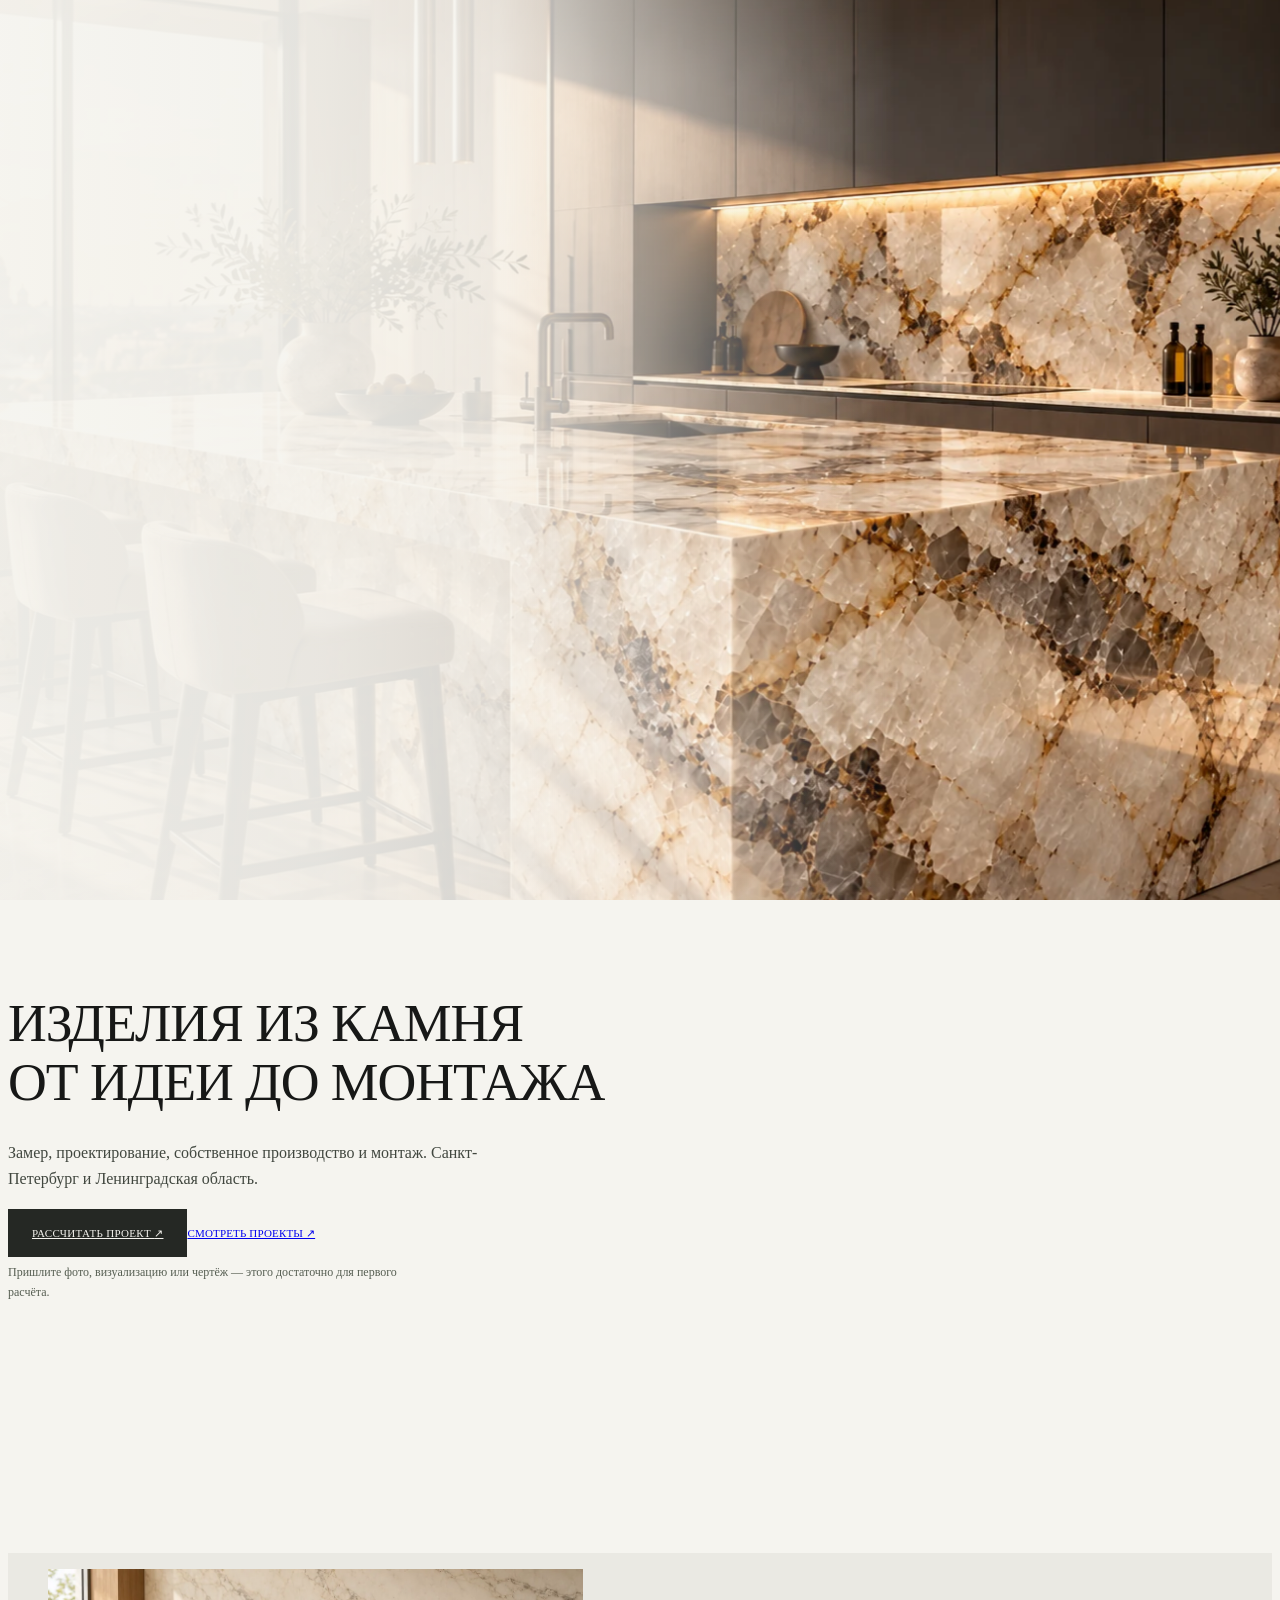
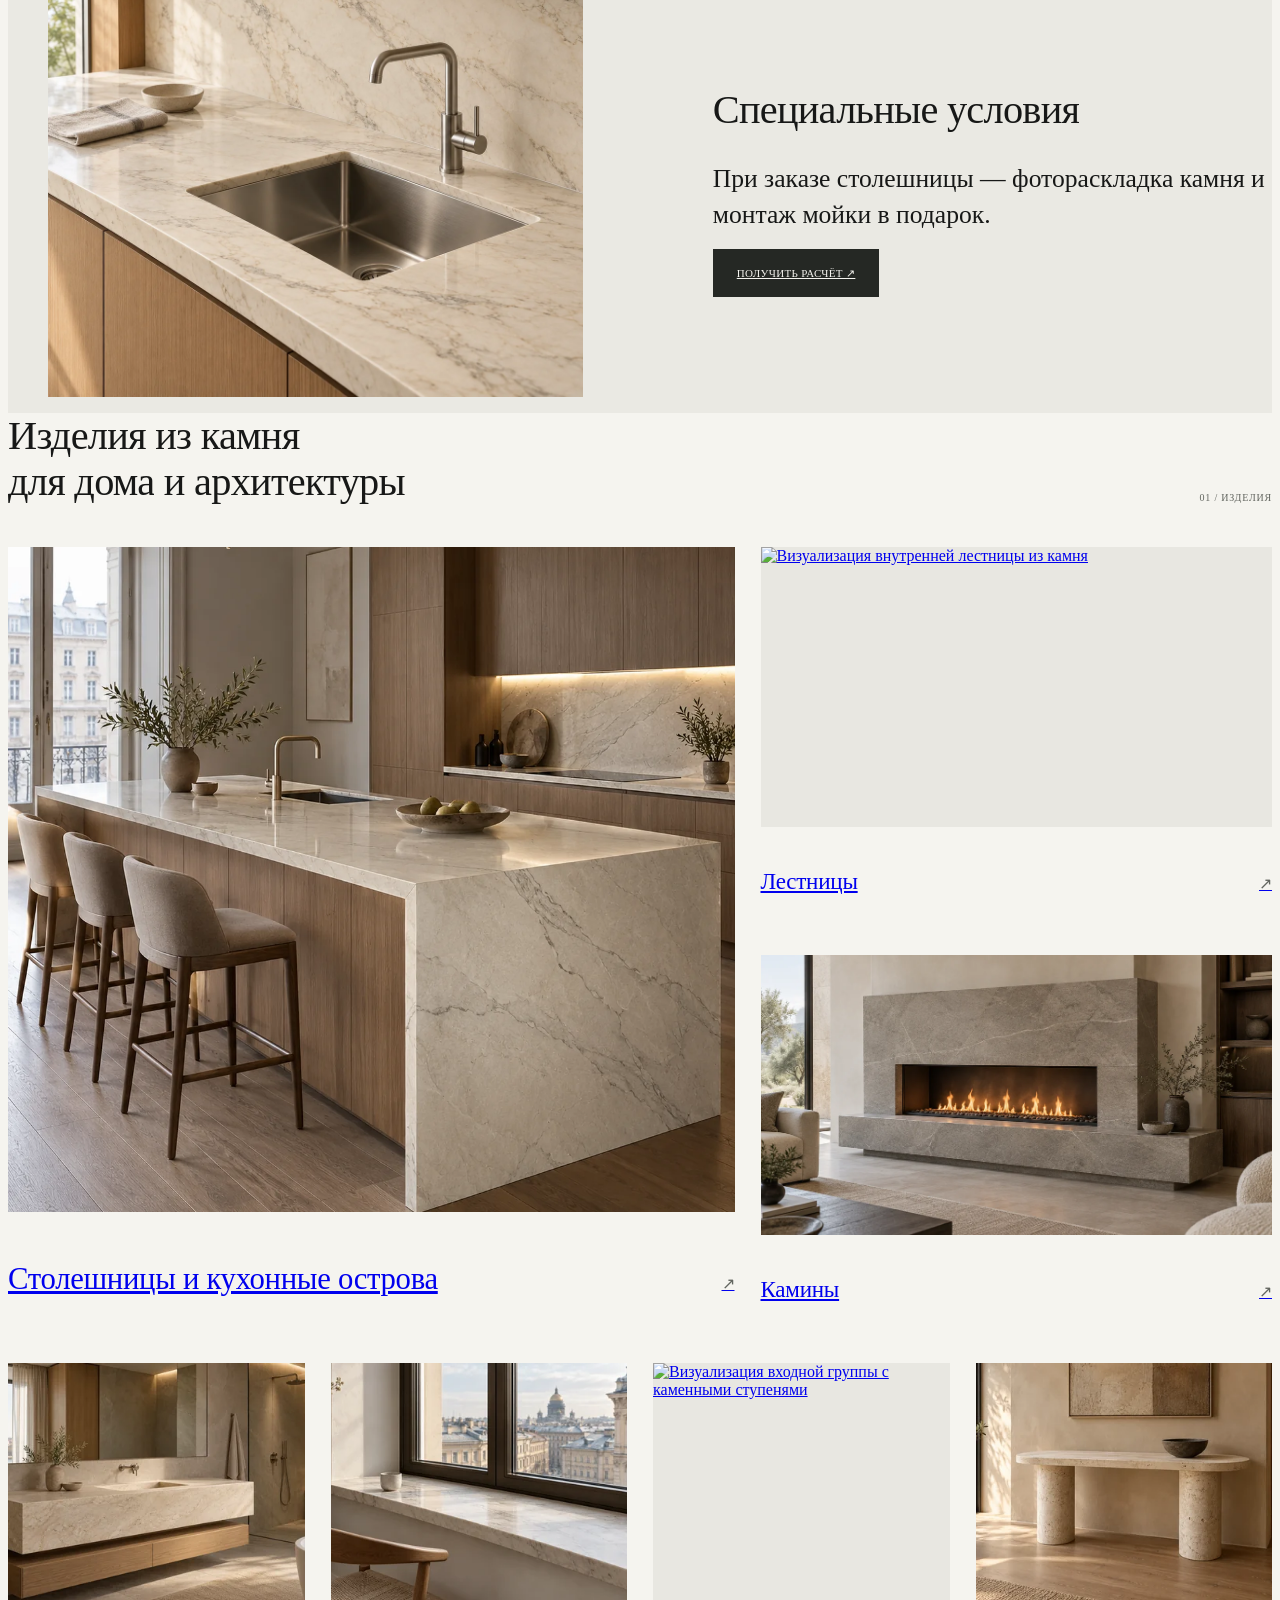
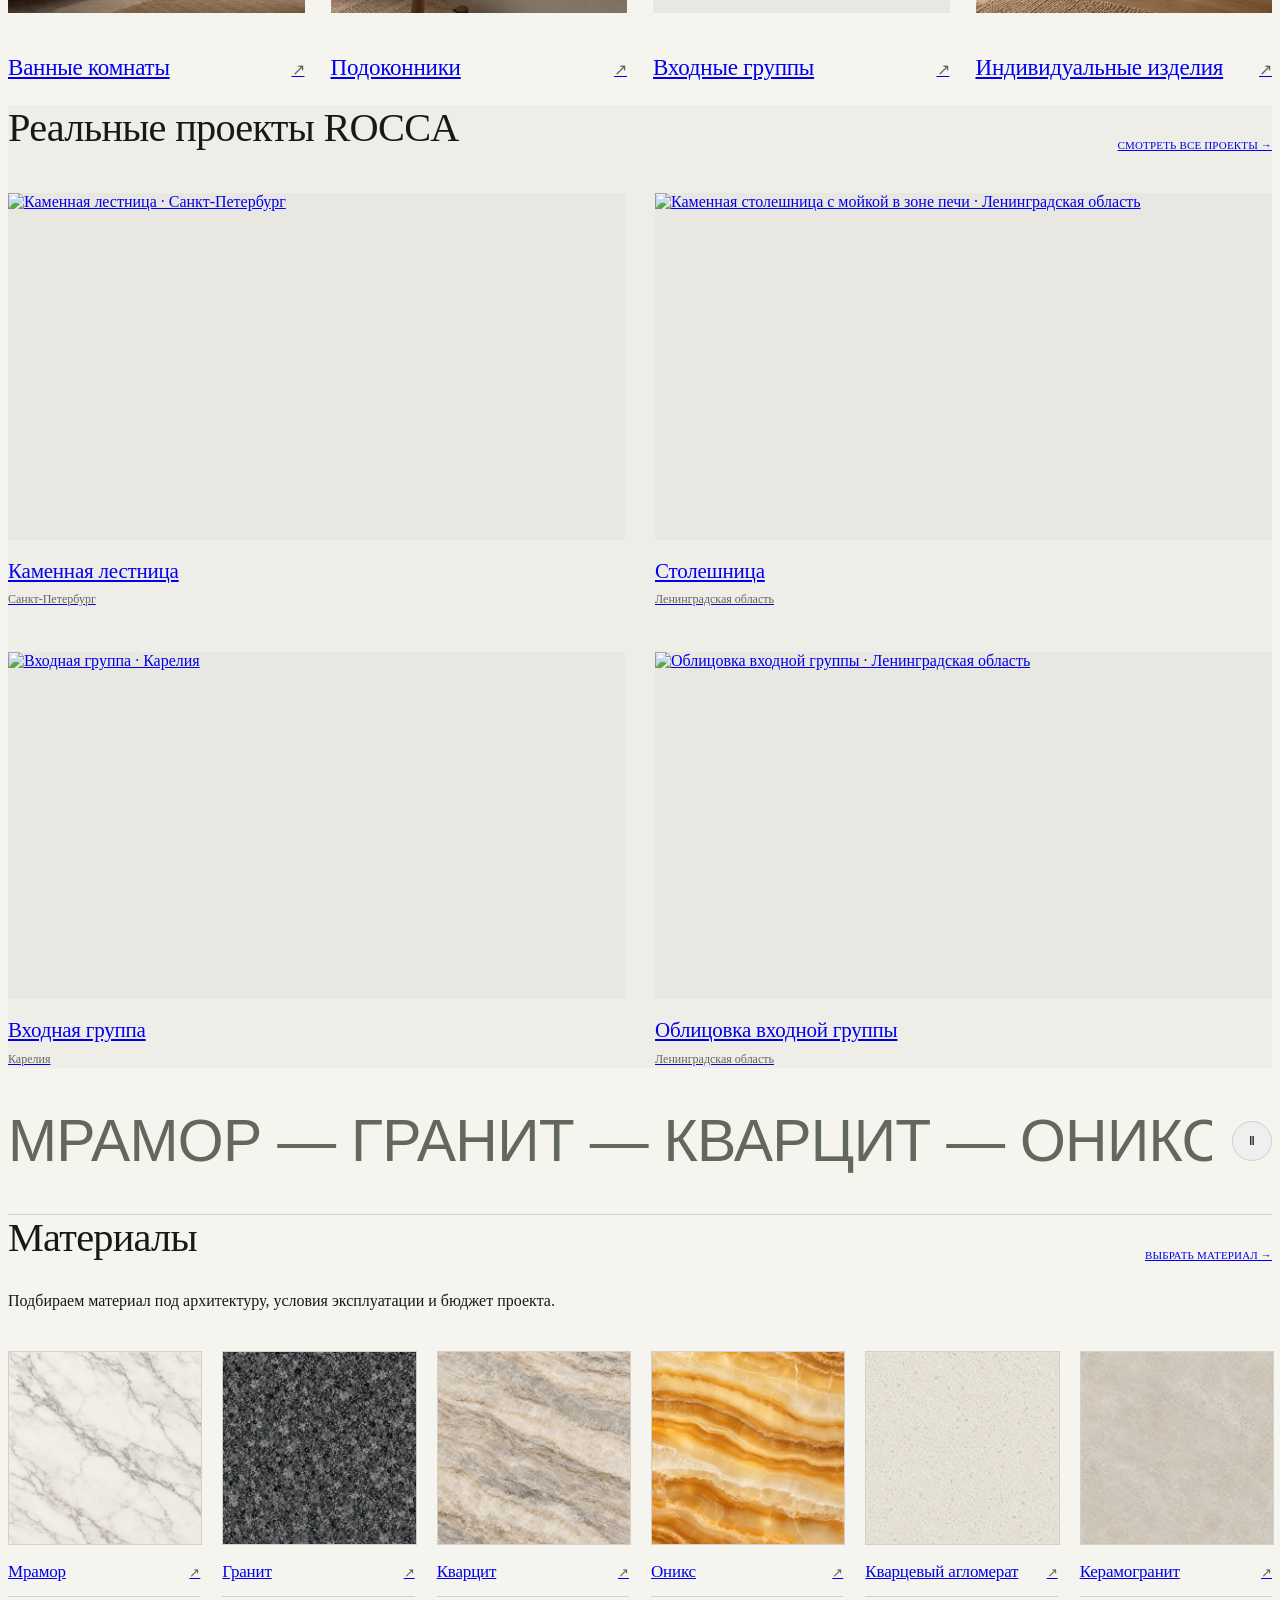
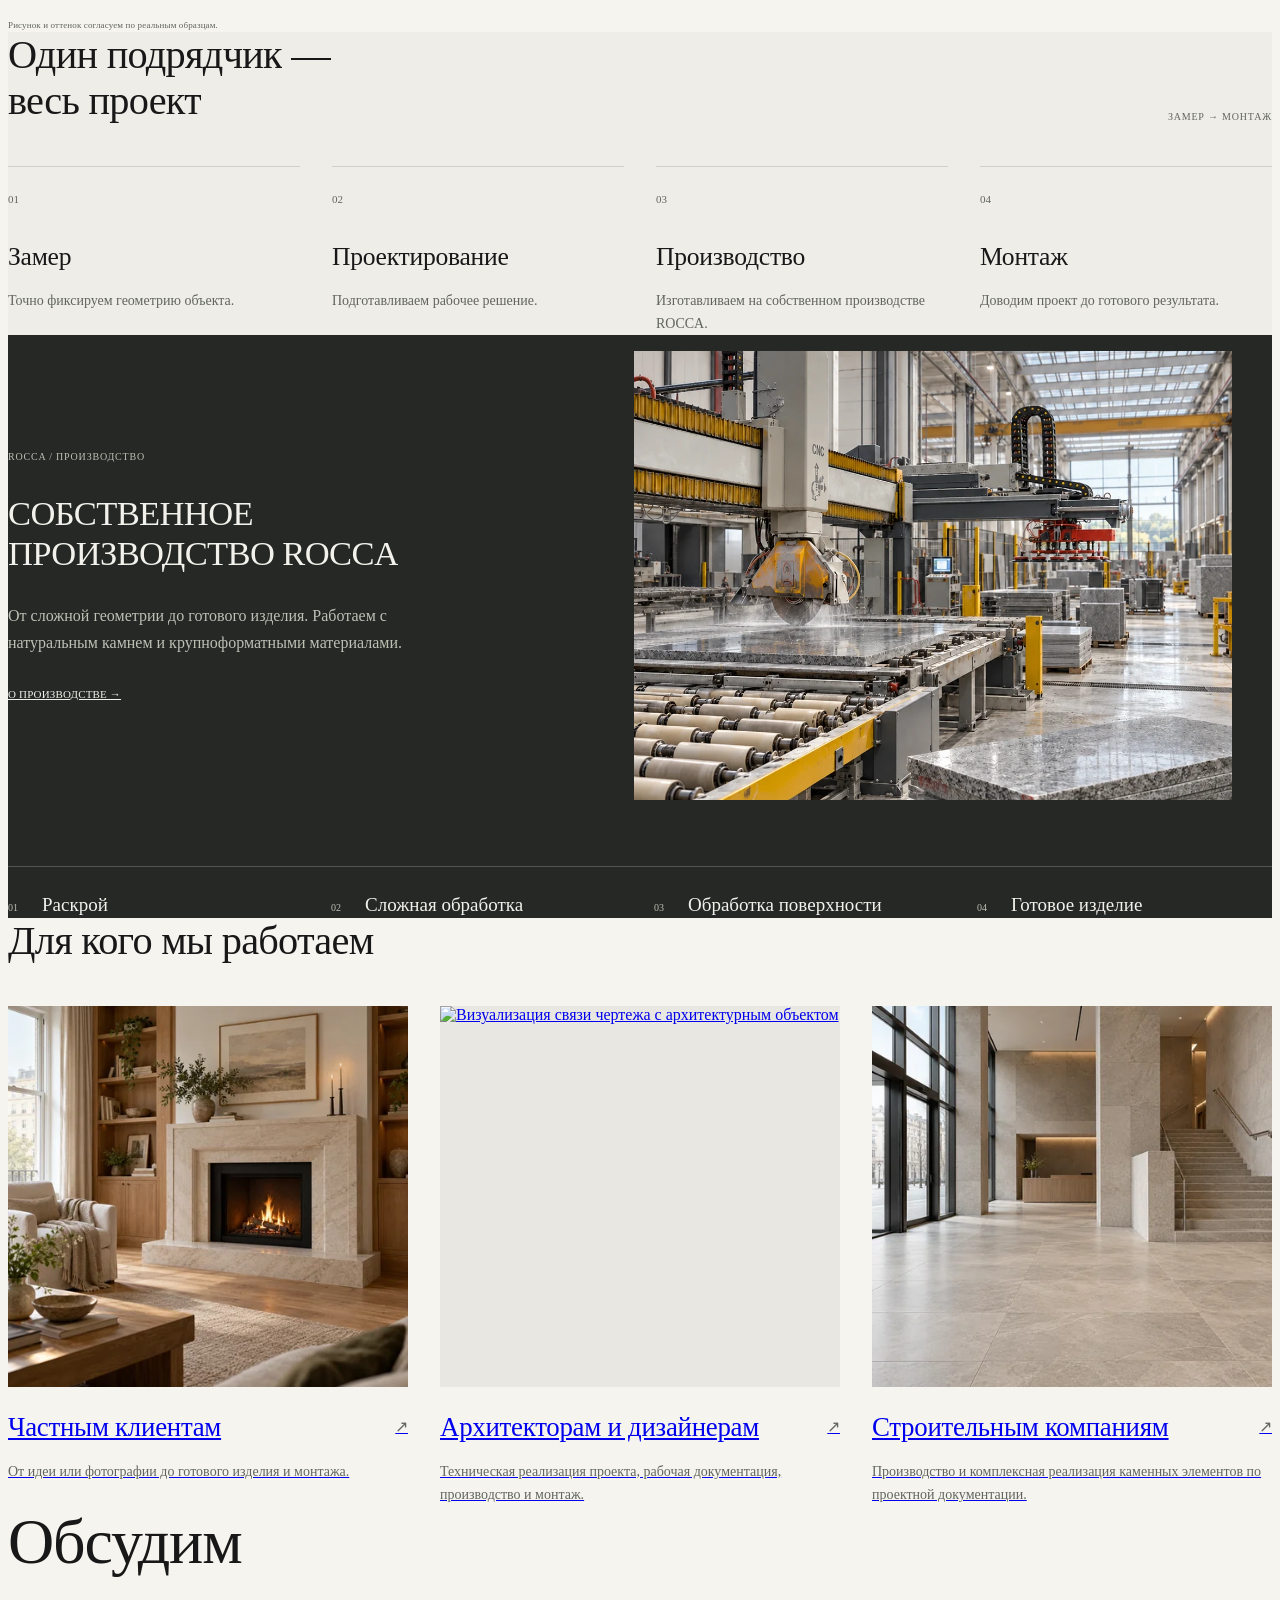
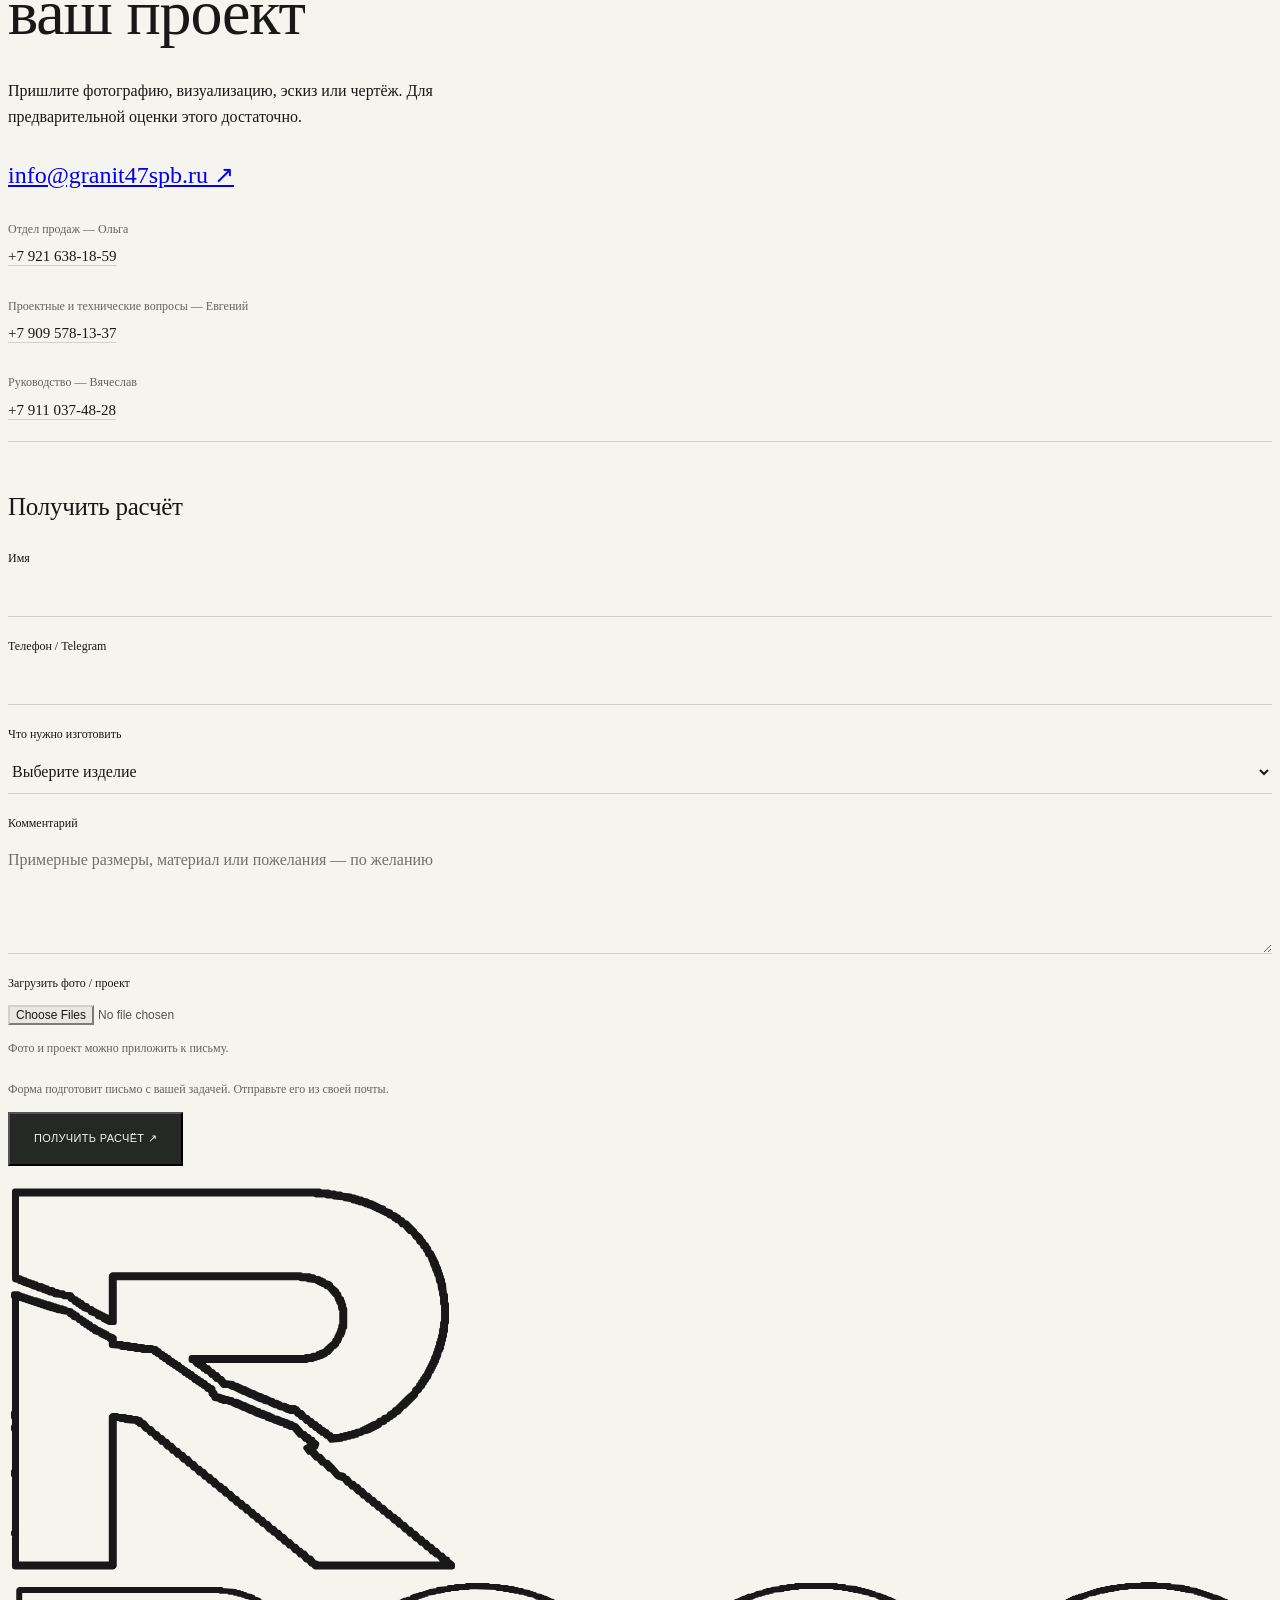
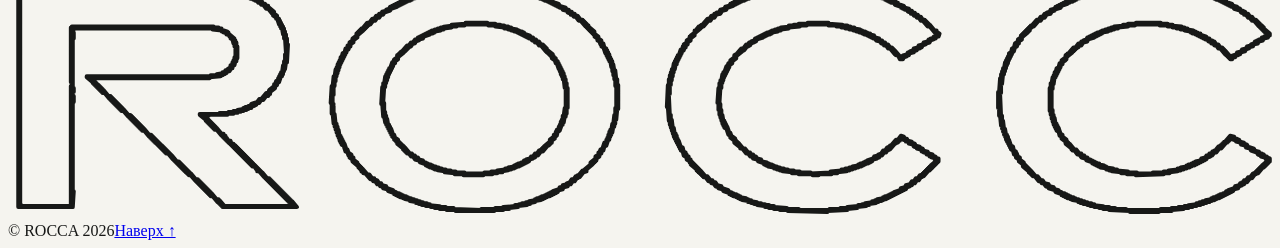
==== commit 450053ce: "Prepare Light build for SpaceWeb hosting" ====
--- a/index.html
+++ b/index.html
@@ -1,4 +1,4 @@
-<!DOCTYPE html><html lang="ru"><head><meta charset="utf-8"/><meta content="width=device-width,initial-scale=1" name="viewport"/><meta content="#F5F4EF" name="theme-color"/><title>Изделия из камня на заказ в СПб — от идеи до монтажа | ROCCA</title><meta name="description" content="ROCCA — интерьерные и архитектурные решения из камня. Замер, проектирование, собственное производство и монтаж в Санкт-Петербурге и Ленинградской области."><link href="/assets/css/fonts.css" rel="stylesheet"/><link href="/assets/css/main.css" rel="stylesheet"/><link href="/assets/css/refinement.css" rel="stylesheet"/><script defer="" src="/assets/js/main.js"></script><link as="font" crossorigin="" href="/assets/fonts/inter-tight-cyrillic-wght-normal.woff2" rel="preload" type="font/woff2"/><link href="https://rocca-concept-light.vercel.app/" rel="canonical"/><link href="/assets/css/readability.css" rel="stylesheet"/><link rel="stylesheet" href="/assets/css/light.css"><meta name="robots" content="noindex, nofollow"><link rel="stylesheet" href="/assets/css/private.css"><script defer src="/assets/js/private-config.js"></script><script defer src="/assets/js/private.js"></script><link rel="preload" as="image" href="/assets/hero-private-island-1672.webp" imagesrcset="/assets/hero-private-island-550.webp 550w, /assets/hero-private-island-1100.webp 1100w, /assets/hero-private-island-1672.webp 1672w" imagesizes="(max-width:700px) 180svh, 100vw"><link rel="stylesheet" href="/assets/css/concept.css"><link rel="stylesheet" href="/assets/css/editorial.css"><link rel="stylesheet" href="/assets/vendor/lenis.css">
+<!DOCTYPE html><html lang="ru"><head><meta charset="utf-8"/><meta content="width=device-width,initial-scale=1" name="viewport"/><meta content="#F5F4EF" name="theme-color"/><title>Изделия из камня на заказ в СПб — от идеи до монтажа | ROCCA</title><meta name="description" content="ROCCA — интерьерные и архитектурные решения из камня. Замер, проектирование, собственное производство и монтаж в Санкт-Петербурге и Ленинградской области."><link href="/assets/css/fonts.css" rel="stylesheet"/><link href="/assets/css/main.css" rel="stylesheet"/><link href="/assets/css/refinement.css" rel="stylesheet"/><script defer="" src="/assets/js/main.js"></script><link as="font" crossorigin="" href="/assets/fonts/inter-tight-cyrillic-wght-normal.woff2" rel="preload" type="font/woff2"/><link href="https://rocca-concept-light.vercel.app/" rel="canonical"/><link href="/assets/css/readability.css" rel="stylesheet"/><link rel="stylesheet" href="/assets/css/light.css"><link rel="stylesheet" href="/assets/css/private.css"><script defer src="/assets/js/private-config.js"></script><script defer src="/assets/js/private.js"></script><link rel="preload" as="image" href="/assets/hero-private-island-1672.webp" imagesrcset="/assets/hero-private-island-550.webp 550w, /assets/hero-private-island-1100.webp 1100w, /assets/hero-private-island-1672.webp 1672w" imagesizes="(max-width:700px) 180svh, 100vw"><link rel="stylesheet" href="/assets/css/concept.css"><link rel="stylesheet" href="/assets/css/editorial.css"><link rel="stylesheet" href="/assets/vendor/lenis.css">
 <link rel="stylesheet" href="/assets/css/motion.css">
 <script defer src="/assets/vendor/lenis.min.js"></script>
 <script defer src="/assets/js/motion.js"></script>
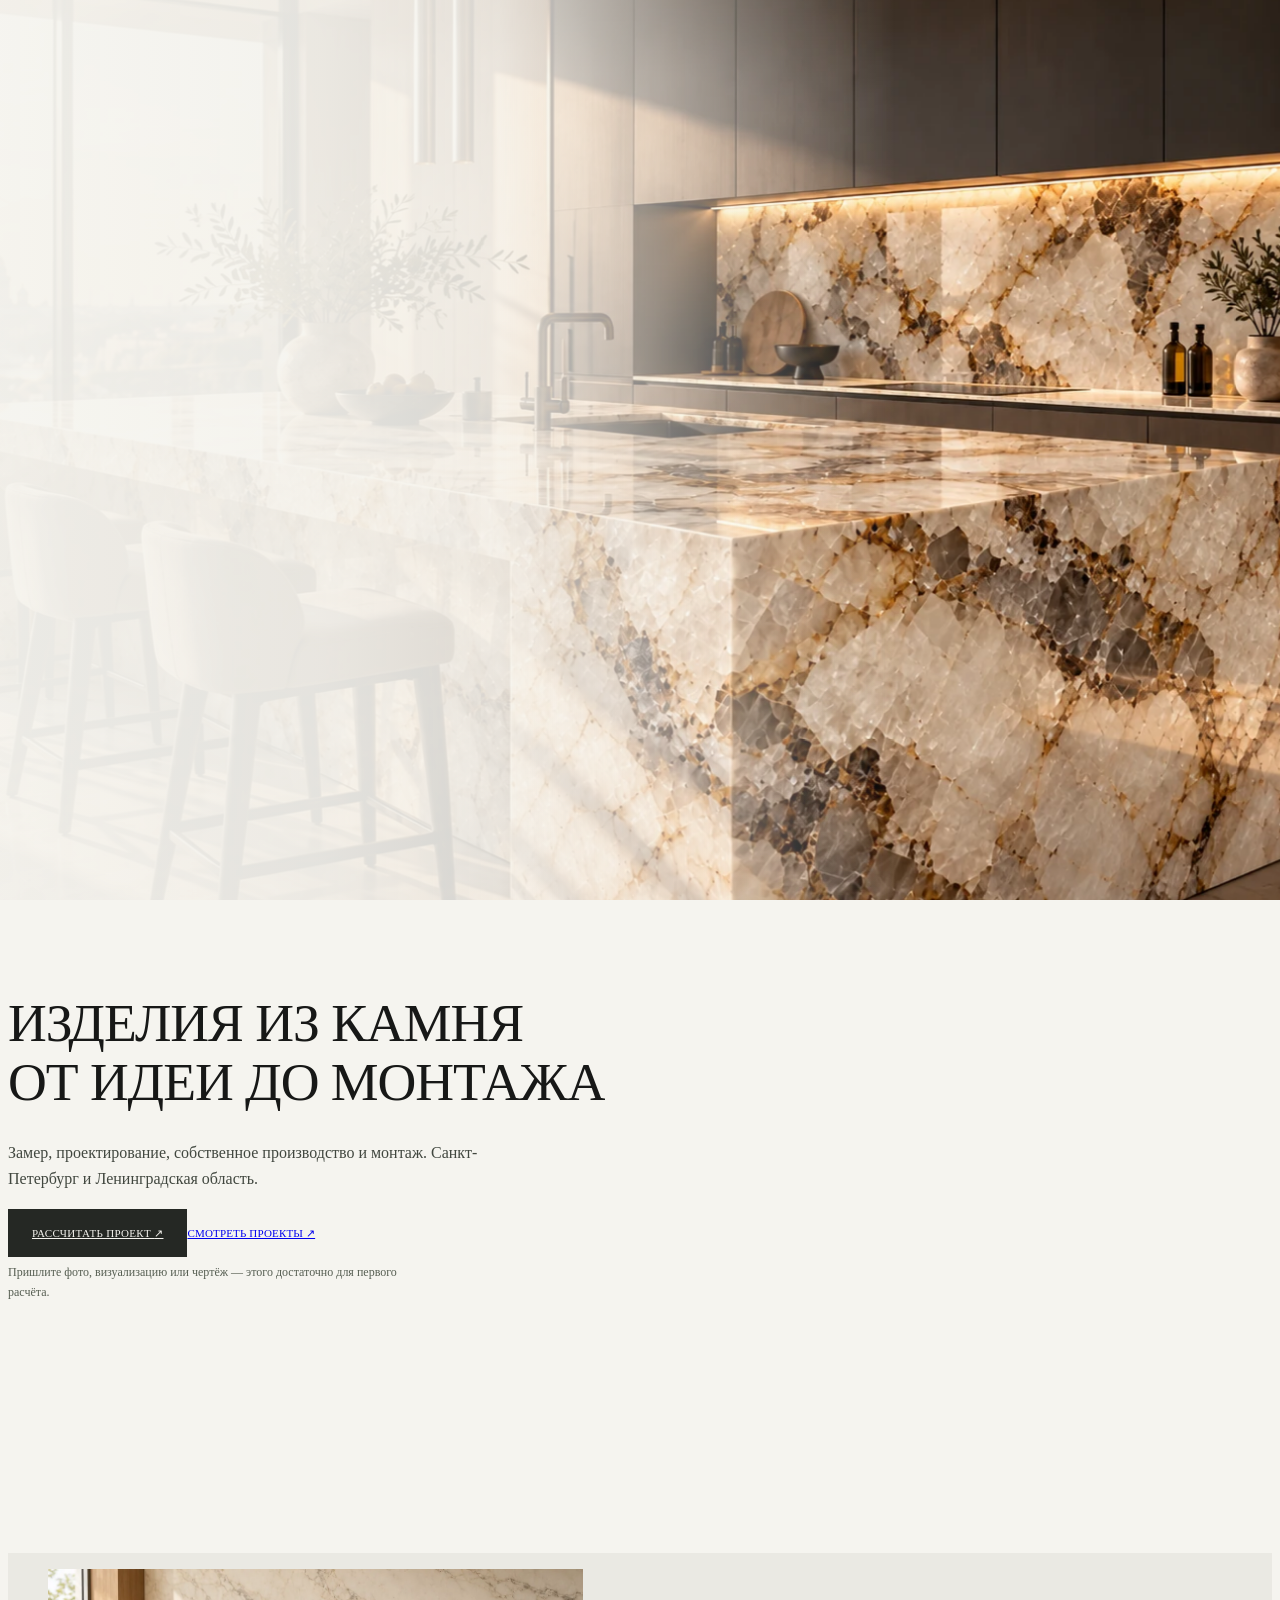
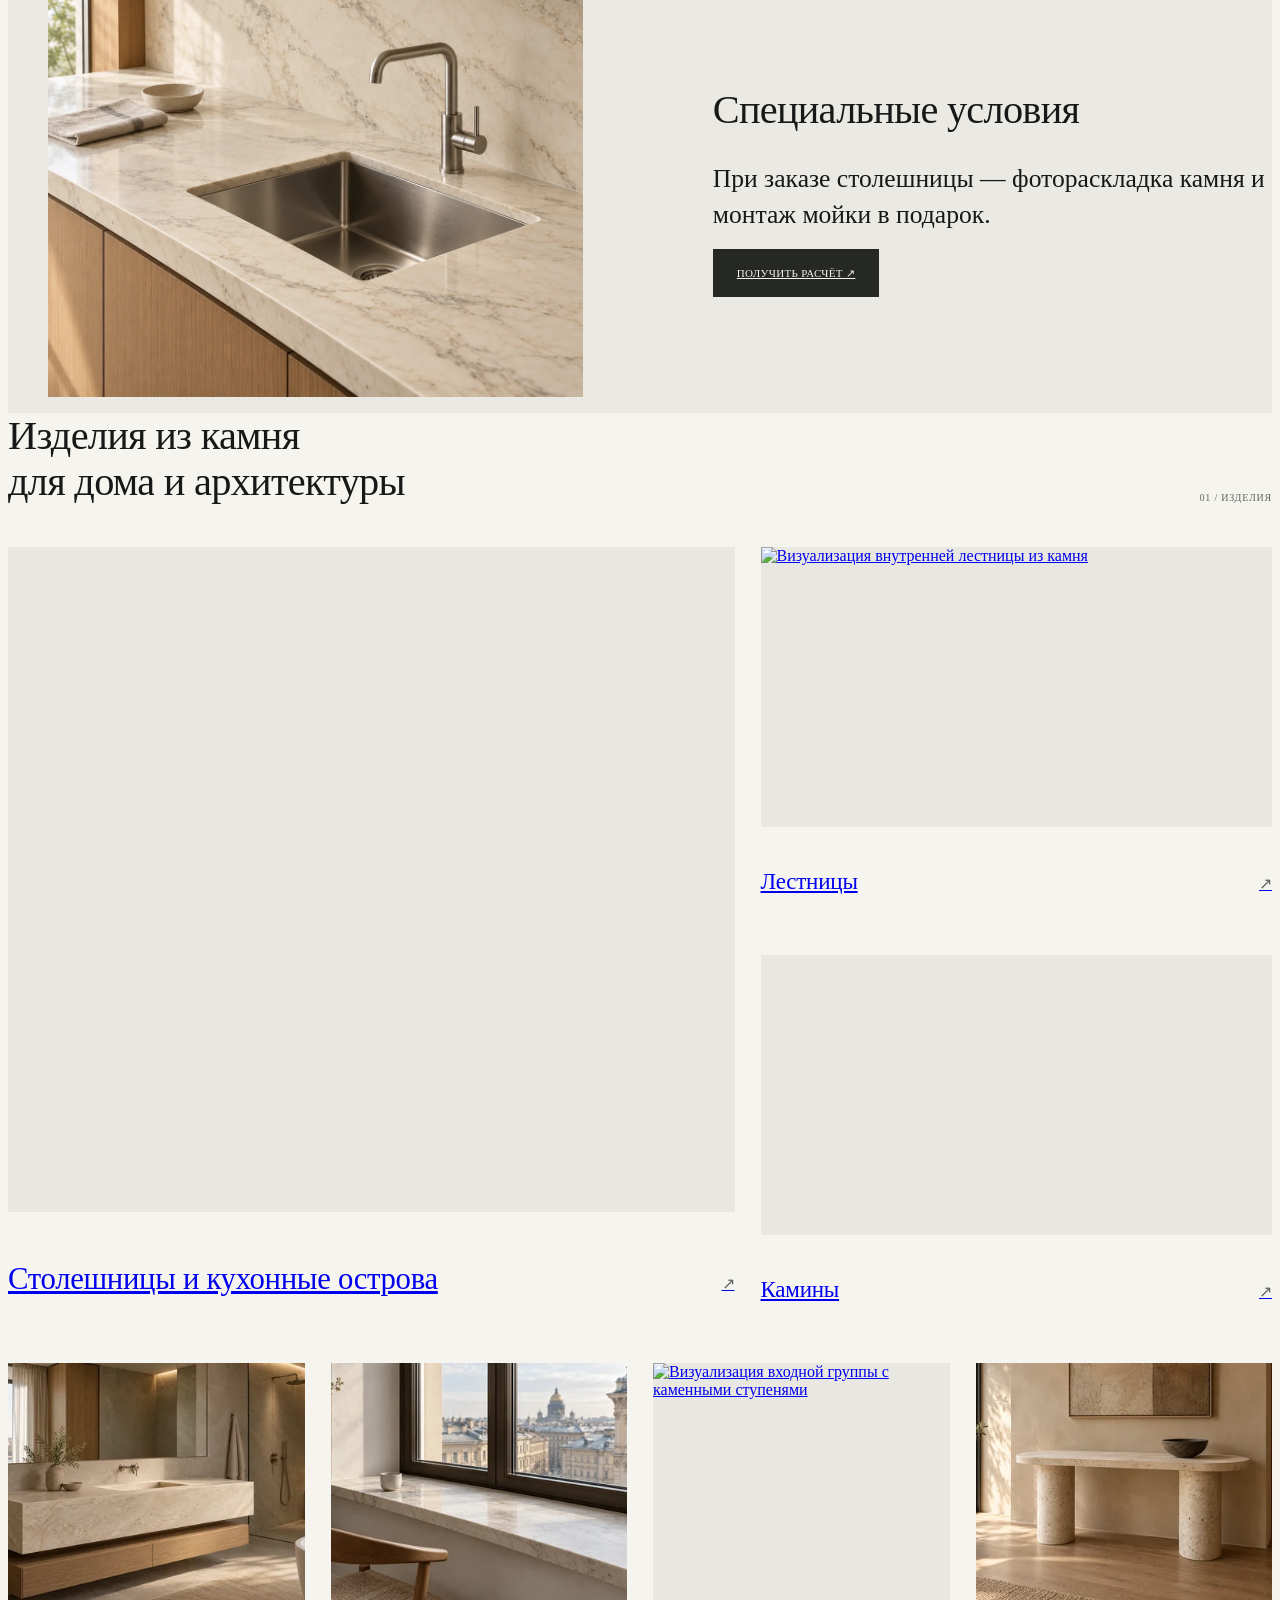
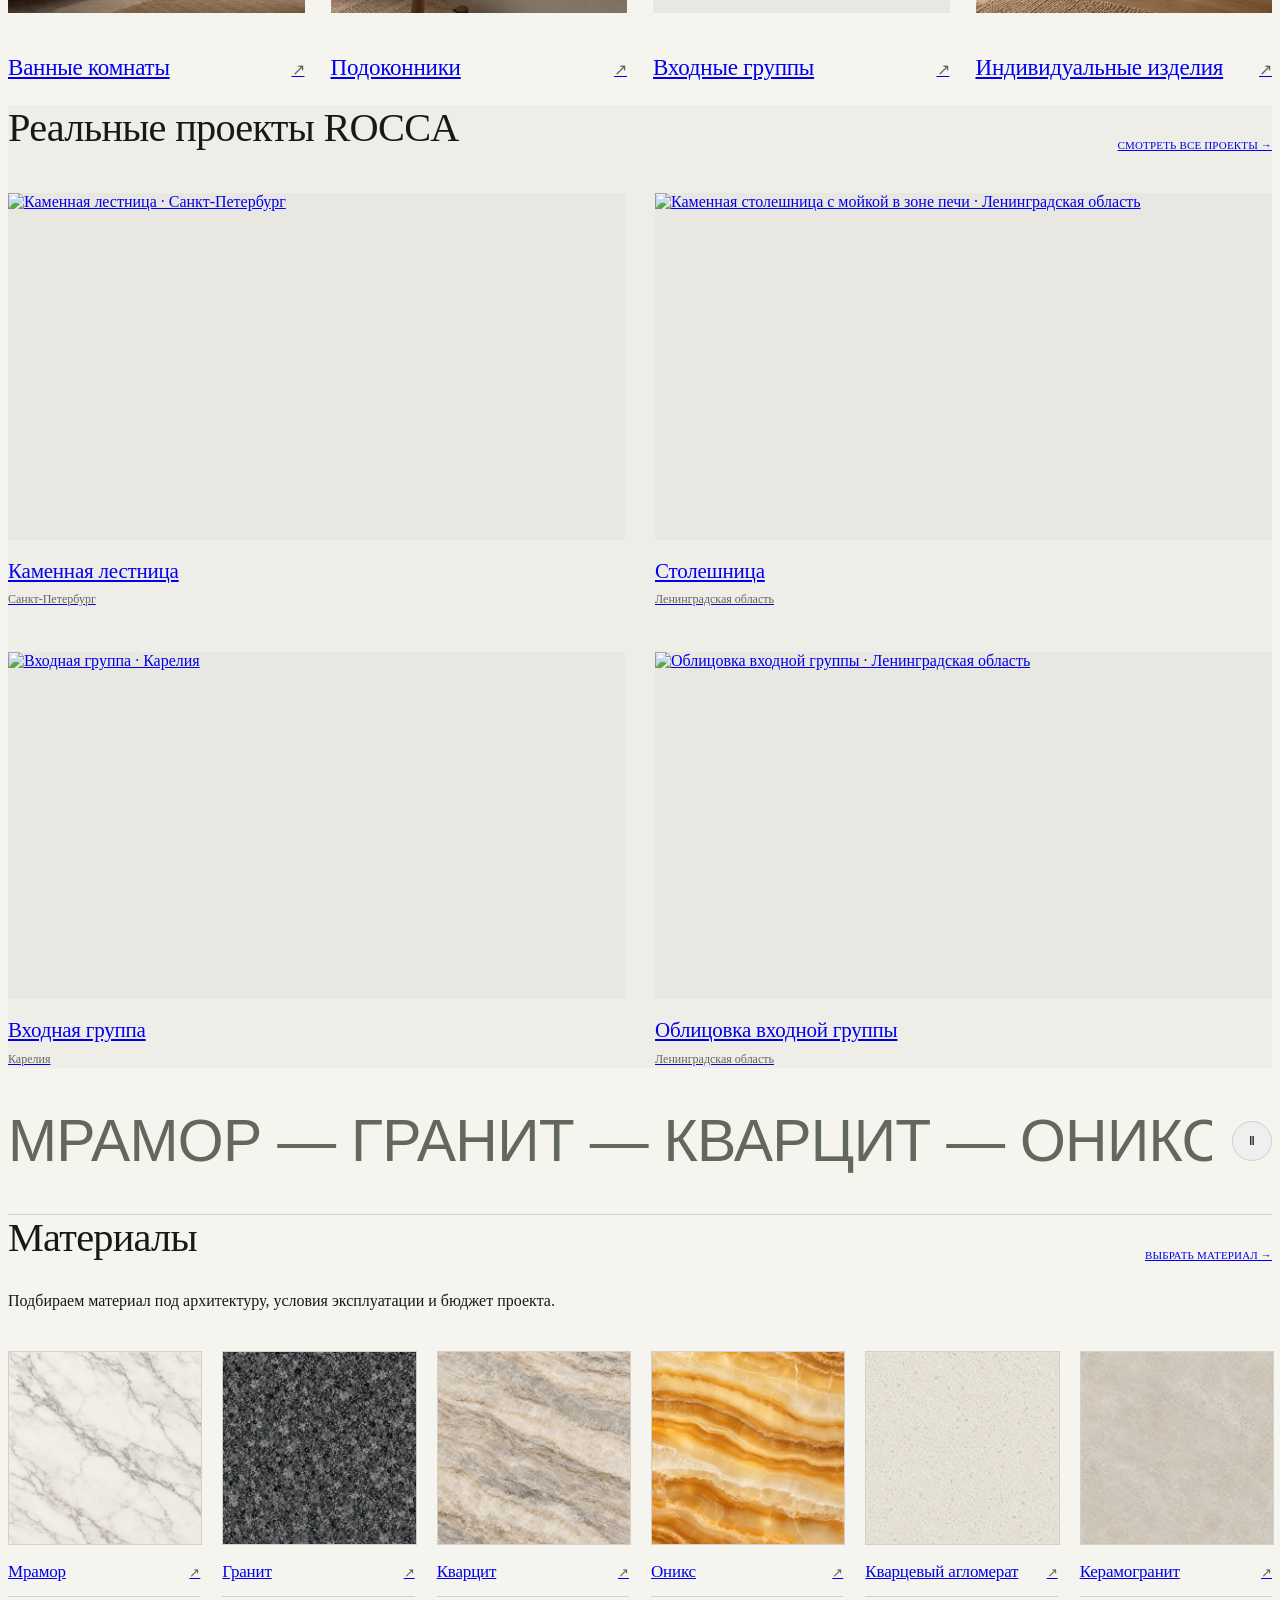
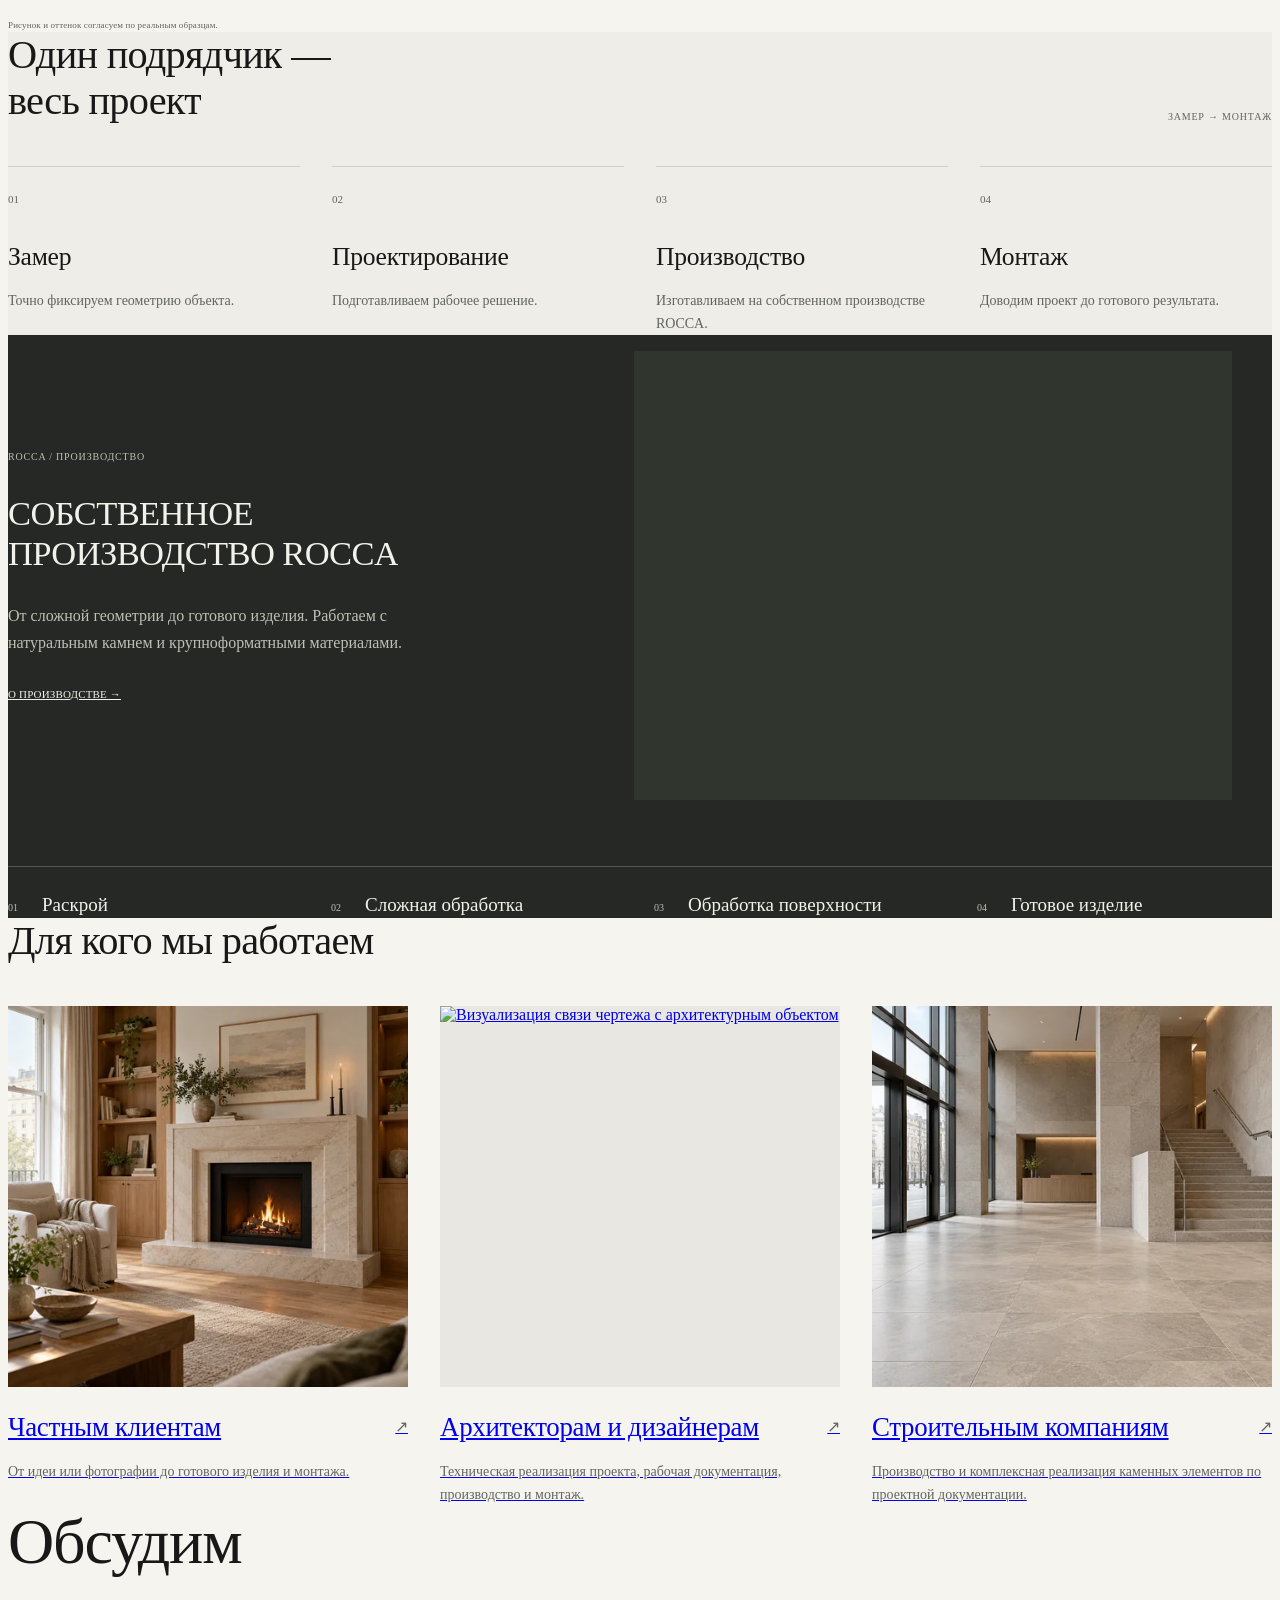
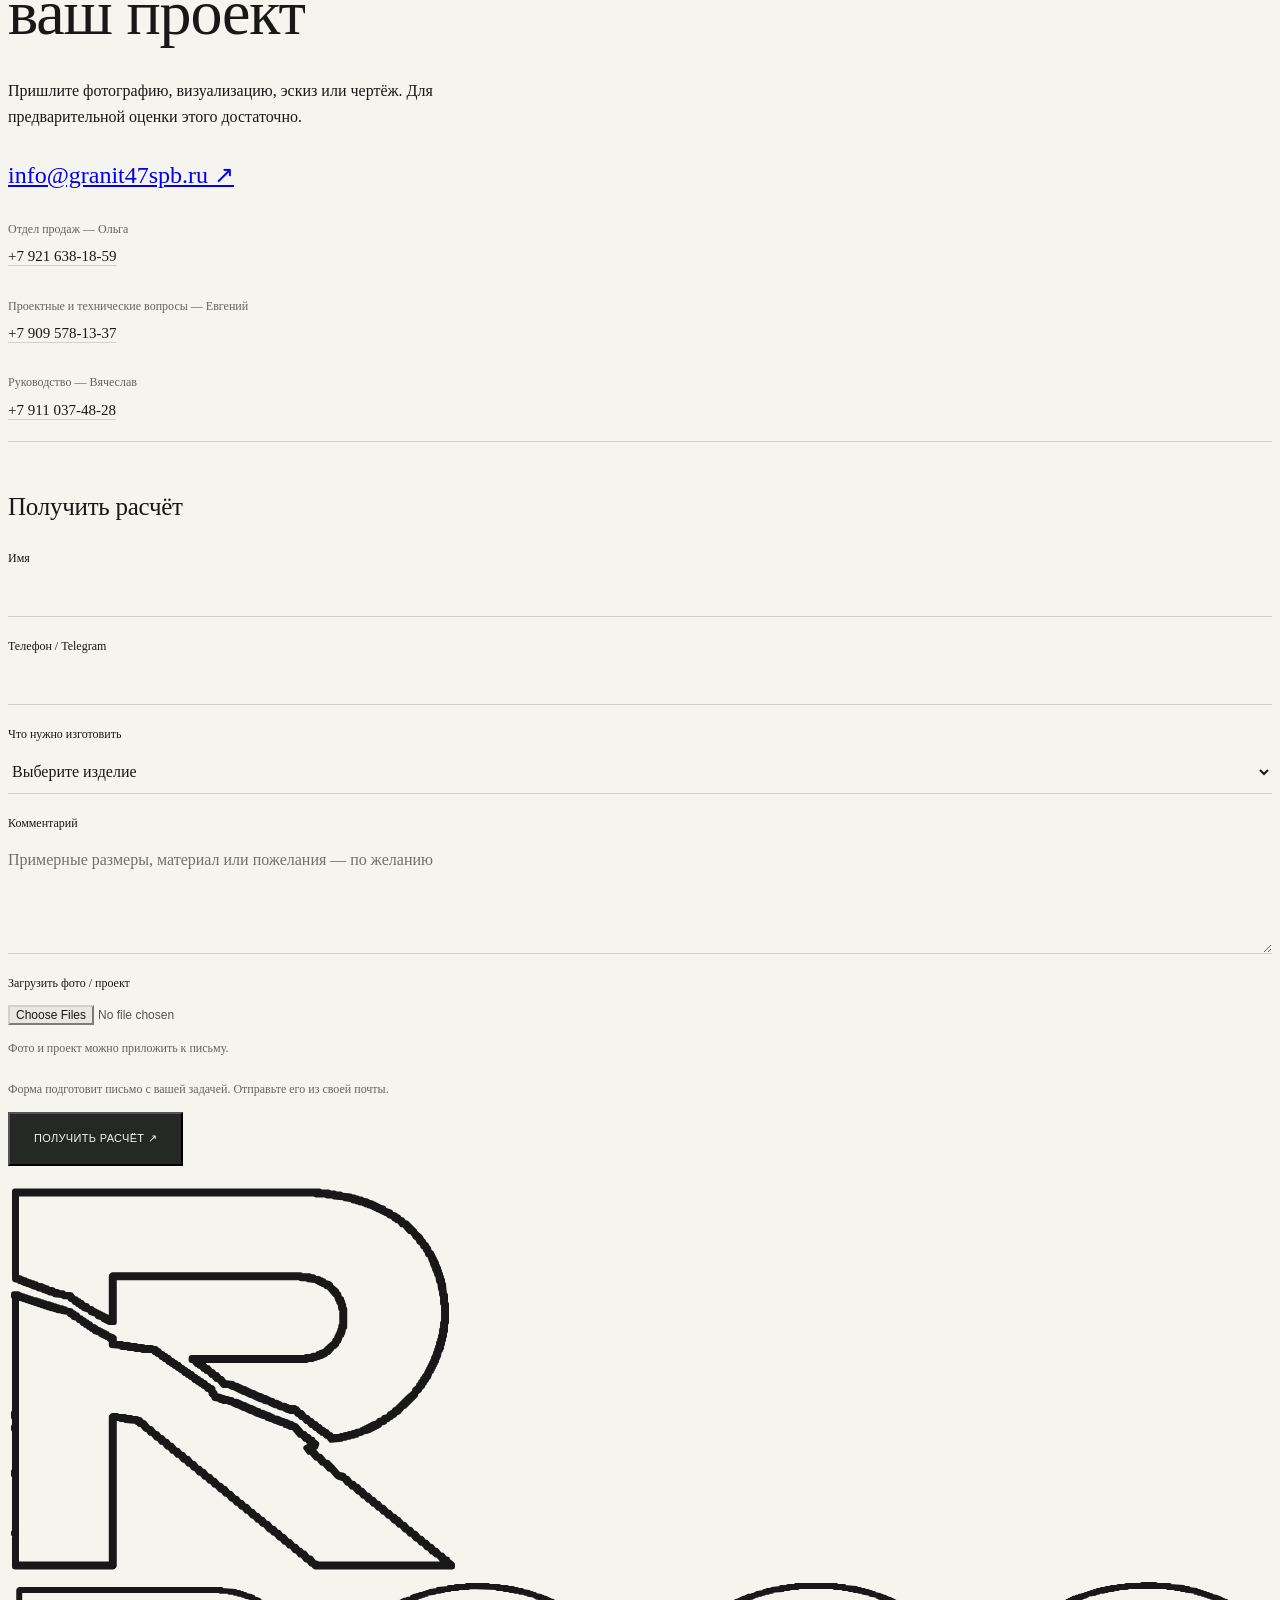
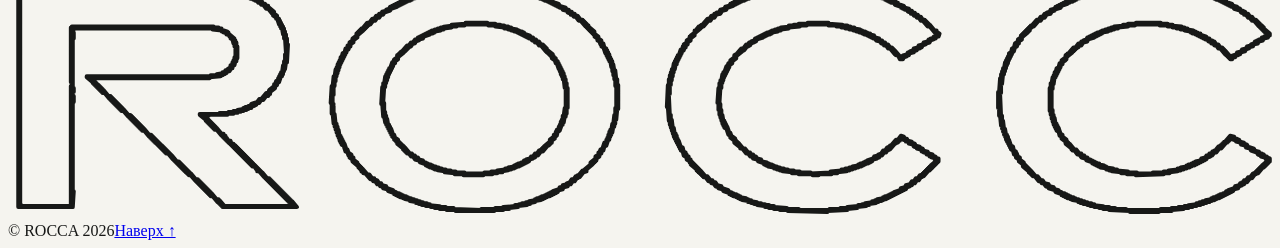
==== commit aca77a47: "Add ROCCA favicon" ====
--- a/index.html
+++ b/index.html
@@ -1,4 +1,4 @@
-<!DOCTYPE html><html lang="ru"><head><meta charset="utf-8"/><meta content="width=device-width,initial-scale=1" name="viewport"/><meta content="#F5F4EF" name="theme-color"/><title>Изделия из камня на заказ в СПб — от идеи до монтажа | ROCCA</title><meta name="description" content="ROCCA — интерьерные и архитектурные решения из камня. Замер, проектирование, собственное производство и монтаж в Санкт-Петербурге и Ленинградской области."><link href="/assets/css/fonts.css" rel="stylesheet"/><link href="/assets/css/main.css" rel="stylesheet"/><link href="/assets/css/refinement.css" rel="stylesheet"/><script defer="" src="/assets/js/main.js"></script><link as="font" crossorigin="" href="/assets/fonts/inter-tight-cyrillic-wght-normal.woff2" rel="preload" type="font/woff2"/><link href="https://rocca-concept-light.vercel.app/" rel="canonical"/><link href="/assets/css/readability.css" rel="stylesheet"/><link rel="stylesheet" href="/assets/css/light.css"><link rel="stylesheet" href="/assets/css/private.css"><script defer src="/assets/js/private-config.js"></script><script defer src="/assets/js/private.js"></script><link rel="preload" as="image" href="/assets/hero-private-island-1672.webp" imagesrcset="/assets/hero-private-island-550.webp 550w, /assets/hero-private-island-1100.webp 1100w, /assets/hero-private-island-1672.webp 1672w" imagesizes="(max-width:700px) 180svh, 100vw"><link rel="stylesheet" href="/assets/css/concept.css"><link rel="stylesheet" href="/assets/css/editorial.css"><link rel="stylesheet" href="/assets/vendor/lenis.css">
+<!DOCTYPE html><html lang="ru"><head><meta charset="utf-8"/><meta content="width=device-width,initial-scale=1" name="viewport"/><meta content="#F5F4EF" name="theme-color"/><link rel="icon" href="/assets/rocca-symbol-outline.svg" type="image/svg+xml"/><title>Изделия из камня на заказ в СПб — от идеи до монтажа | ROCCA</title><meta name="description" content="ROCCA — интерьерные и архитектурные решения из камня. Замер, проектирование, собственное производство и монтаж в Санкт-Петербурге и Ленинградской области."><link href="/assets/css/fonts.css" rel="stylesheet"/><link href="/assets/css/main.css" rel="stylesheet"/><link href="/assets/css/refinement.css" rel="stylesheet"/><script defer="" src="/assets/js/main.js"></script><link as="font" crossorigin="" href="/assets/fonts/inter-tight-cyrillic-wght-normal.woff2" rel="preload" type="font/woff2"/><link href="https://roccastone.ru/" rel="canonical"/><link href="/assets/css/readability.css" rel="stylesheet"/><link rel="stylesheet" href="/assets/css/light.css"><link rel="stylesheet" href="/assets/css/private.css"><script defer src="/assets/js/private-config.js"></script><script defer src="/assets/js/private.js"></script><link rel="preload" as="image" href="/assets/hero-private-island-1672.webp" imagesrcset="/assets/hero-private-island-550.webp 550w, /assets/hero-private-island-1100.webp 1100w, /assets/hero-private-island-1672.webp 1672w" imagesizes="(max-width:700px) 180svh, 100vw"><link rel="stylesheet" href="/assets/css/concept.css"><link rel="stylesheet" href="/assets/css/editorial.css"><link rel="stylesheet" href="/assets/vendor/lenis.css">
 <link rel="stylesheet" href="/assets/css/motion.css">
 <script defer src="/assets/vendor/lenis.min.js"></script>
 <script defer src="/assets/js/motion.js"></script>
